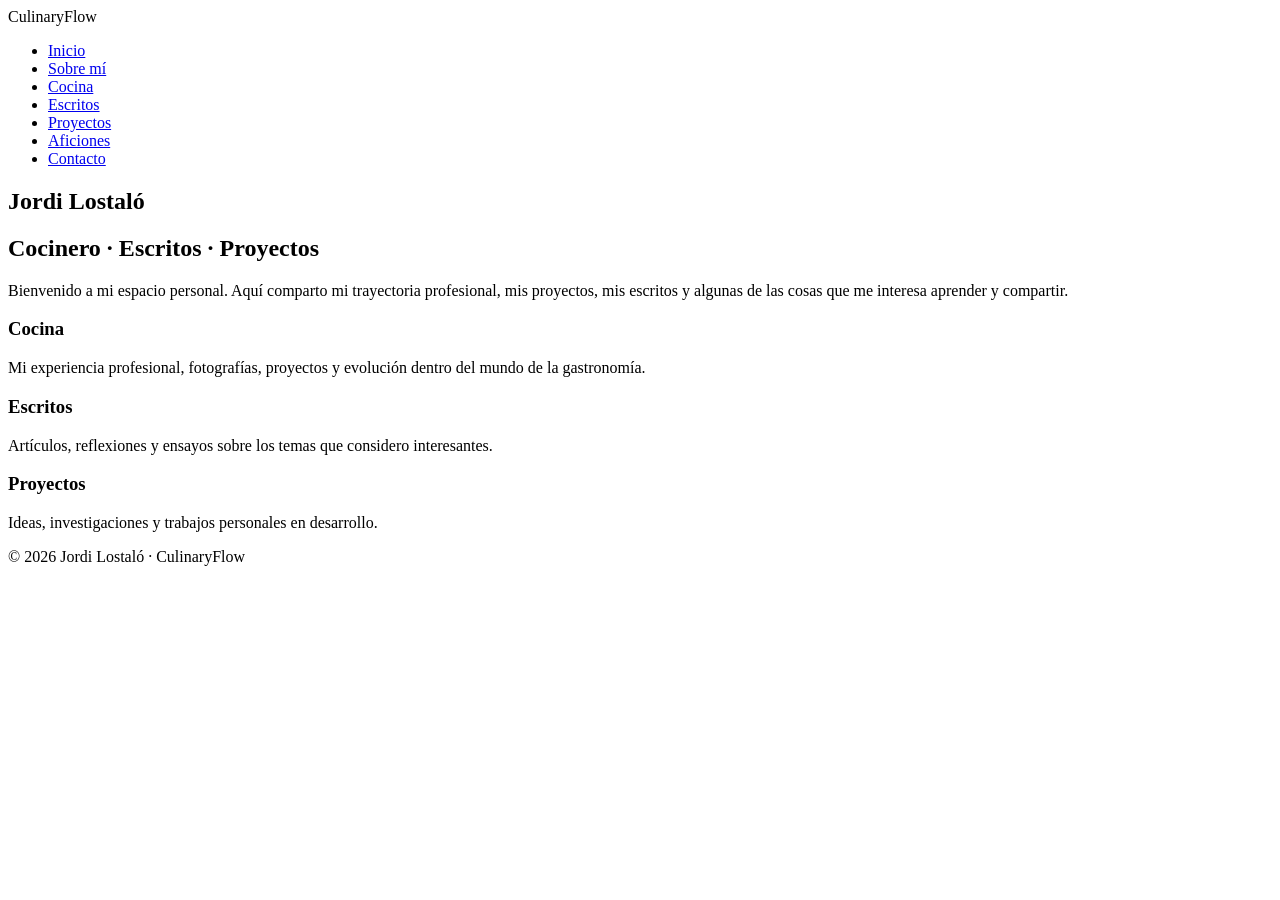
==== index.html @ 6a2bbc09 "Update index.html" ====
<!DOCTYPE html>
<html lang="es">

<head>
    <meta charset="UTF-8">
    <meta name="viewport" content="width=device-width, initial-scale=1.0">

    <title>CulinaryFlow | Jordi Lostaló</title>

    <link rel="stylesheet" href="css/style.css">
</head>

<body>

<header>

    <nav>

        <div class="logo">
            CulinaryFlow
        </div>

        <ul>

            <li><a href="index.html">Inicio</a></li>
            <li><a href="sobre-mi.html">Sobre mí</a></li>
            <li><a href="cocina.html">Cocina</a></li>
            <li><a href="escritos.html">Escritos</a></li>
            <li><a href="proyectos.html">Proyectos</a></li>
            <li><a href="aficiones.html">Aficiones</a></li>
            <li><a href="contacto.html">Contacto</a></li>

        </ul>

    </nav>

</header>

<section class="hero">

    <div class="hero-text">

        <h1>Jordi Lostaló</h1>

        <h2>Cocinero · Escritos · Proyectos</h2>

        <p>

            Bienvenido a mi espacio personal.

            Aquí comparto mi trayectoria profesional, mis proyectos,
            mis escritos y algunas de las cosas que me interesa aprender
            y compartir.

        </p>

    </div>

</section>

<section class="destacados">

    <article>

        <h3>Cocina</h3>

        <p>
            Mi experiencia profesional, fotografías,
            proyectos y evolución dentro del mundo de la gastronomía.
        </p>

    </article>

    <article>

        <h3>Escritos</h3>

        <p>
            Artículos, reflexiones y ensayos sobre los temas que
            considero interesantes.
        </p>

    </article>

    <article>

        <h3>Proyectos</h3>

        <p>
            Ideas, investigaciones y trabajos personales
            en desarrollo.
        </p>

    </article>

</section>

<footer>

    <p>

        © 2026 Jordi Lostaló · CulinaryFlow

    </p>

</footer>

<script src="js/main.js"></script>

</body>

</html>
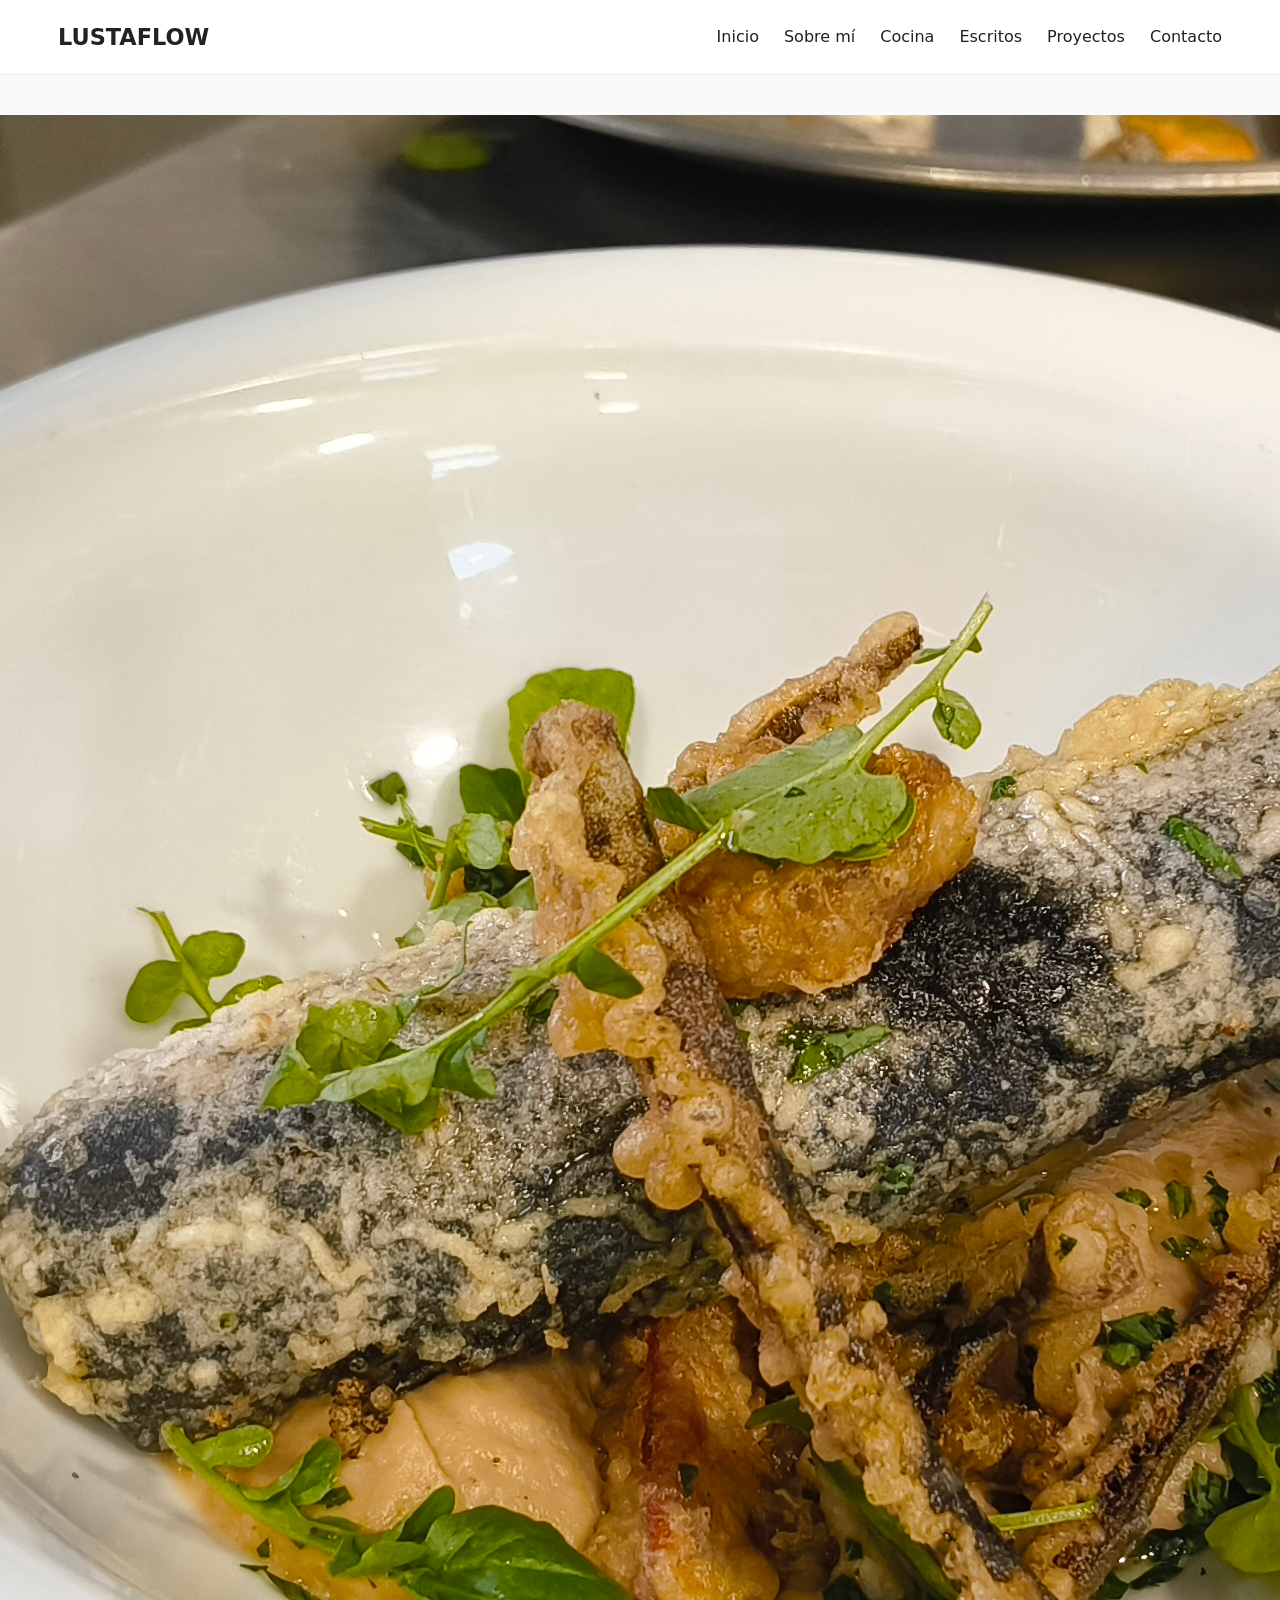
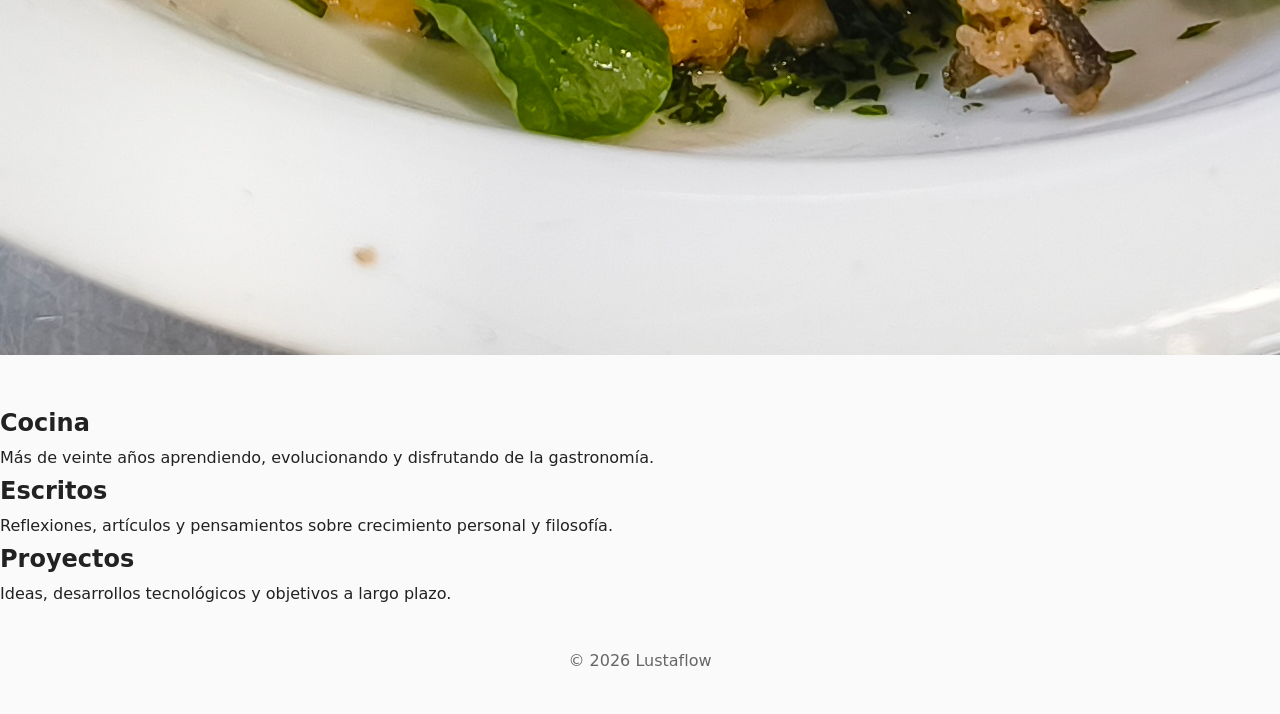
==== commit eedffd13: "Update index.html" ====
--- a/index.html
+++ b/index.html
@@ -1,107 +1,136 @@
 <!DOCTYPE html>
 <html lang="es">
-
 <head>
     <meta charset="UTF-8">
     <meta name="viewport" content="width=device-width, initial-scale=1.0">
-
-    <title>CulinaryFlow | Jordi Lostaló</title>
+    <title>Lustaflow | Jordi Lostaló</title>
 
     <link rel="stylesheet" href="css/style.css">
+
+    <link rel="preconnect" href="https://fonts.googleapis.com">
+    <link rel="preconnect" href="https://fonts.gstatic.com" crossorigin>
+
+    <link href="https://fonts.googleapis.com/css2?family=Poppins:wght@300;400;500;600;700&display=swap" rel="stylesheet">
+
 </head>
 
 <body>
 
 <header>
 
-    <nav>
+<nav>
 
-        <div class="logo">
-            CulinaryFlow
-        </div>
+<div class="logo">
 
-        <ul>
+LUSTAFLOW
 
-            <li><a href="index.html">Inicio</a></li>
-            <li><a href="sobre-mi.html">Sobre mí</a></li>
-            <li><a href="cocina.html">Cocina</a></li>
-            <li><a href="escritos.html">Escritos</a></li>
-            <li><a href="proyectos.html">Proyectos</a></li>
-            <li><a href="aficiones.html">Aficiones</a></li>
-            <li><a href="contacto.html">Contacto</a></li>
+</div>
 
-        </ul>
+<ul>
 
-    </nav>
+<li><a href="index.html">Inicio</a></li>
+
+<li><a href="sobre-mi.html">Sobre mí</a></li>
+
+<li><a href="cocina.html">Cocina</a></li>
+
+<li><a href="escritos.html">Escritos</a></li>
+
+<li><a href="proyectos.html">Proyectos</a></li>
+
+<li><a href="contacto.html">Contacto</a></li>
+
+</ul>
+
+</nav>
 
 </header>
 
+
 <section class="hero">
 
-    <div class="hero-text">
+<div class="hero-text">
 
-        <h1>Jordi Lostaló</h1>
+<h1>
 
-        <h2>Cocinero · Escritos · Proyectos</h2>
+Construyendo.<br>
+Aprendiendo.<br>
+Evolucionando.
 
-        <p>
+</h1>
 
-            Bienvenido a mi espacio personal.
+<p>
 
-            Aquí comparto mi trayectoria profesional, mis proyectos,
-            mis escritos y algunas de las cosas que me interesa aprender
-            y compartir.
+Cocinero, escritor y creador de proyectos.
+Este espacio reúne mi experiencia profesional, mis reflexiones y los proyectos que estoy desarrollando.
 
-        </p>
+</p>
 
-    </div>
+<a href="sobre-mi.html" class="boton">
+
+Conóceme
+
+</a>
+
+</div>
+
+<div class="hero-img">
+
+<img src="img/IMG_20250426_150523023.jpg" alt="Jordi">
+
+</div>
 
 </section>
 
-<section class="destacados">
 
-    <article>
+<section class="cards">
 
-        <h3>Cocina</h3>
+<div class="card">
 
-        <p>
-            Mi experiencia profesional, fotografías,
-            proyectos y evolución dentro del mundo de la gastronomía.
-        </p>
+<h2>Cocina</h2>
 
-    </article>
+<p>
 
-    <article>
+Más de veinte años aprendiendo, evolucionando y disfrutando de la gastronomía.
 
-        <h3>Escritos</h3>
+</p>
 
-        <p>
-            Artículos, reflexiones y ensayos sobre los temas que
-            considero interesantes.
-        </p>
+</div>
 
-    </article>
+<div class="card">
 
-    <article>
+<h2>Escritos</h2>
 
-        <h3>Proyectos</h3>
+<p>
 
-        <p>
-            Ideas, investigaciones y trabajos personales
-            en desarrollo.
-        </p>
+Reflexiones, artículos y pensamientos sobre crecimiento personal y filosofía.
 
-    </article>
+</p>
+
+</div>
+
+<div class="card">
+
+<h2>Proyectos</h2>
+
+<p>
+
+Ideas, desarrollos tecnológicos y objetivos a largo plazo.
+
+</p>
+
+</div>
 
 </section>
 
+
 <footer>
 
-    <p>
+<p>
 
-        © 2026 Jordi Lostaló · CulinaryFlow
+© 2026 Lustaflow
 
-    </p>
+</p>
 
 </footer>
 
--- a/css/style.css
+++ b/css/style.css
@@ -0,0 +1,229 @@
+/* ======== ESTILOS GENERALES ======== */
+
+*{
+    margin:0;
+    padding:0;
+    box-sizing:border-box;
+}
+
+html{
+    scroll-behavior:smooth;
+}
+
+body{
+
+    font-family:system-ui,-apple-system,BlinkMacSystemFont,"Segoe UI",Roboto,sans-serif;
+
+    background:#fafafa;
+
+    color:#222;
+
+    line-height:1.7;
+
+}
+
+/* ======== MENÚ ======== */
+
+header{
+
+    position:sticky;
+
+    top:0;
+
+    background:white;
+
+    border-bottom:1px solid #ececec;
+
+    z-index:1000;
+
+}
+
+nav{
+
+    max-width:1200px;
+
+    margin:auto;
+
+    display:flex;
+
+    justify-content:space-between;
+
+    align-items:center;
+
+    padding:18px;
+
+}
+
+.logo{
+
+    font-size:1.4rem;
+
+    font-weight:700;
+
+}
+
+nav ul{
+
+    display:flex;
+
+    list-style:none;
+
+    gap:25px;
+
+}
+
+nav a{
+
+    color:#222;
+
+    text-decoration:none;
+
+    transition:.25s;
+
+}
+
+nav a:hover{
+
+    color:#0077cc;
+
+}
+
+/* ======== PORTADA ======== */
+
+.hero{
+
+    min-height:85vh;
+
+    display:flex;
+
+    justify-content:center;
+
+    align-items:center;
+
+    text-align:center;
+
+    padding:40px;
+
+}
+
+.hero-text{
+
+    max-width:800px;
+
+}
+
+.hero h1{
+
+    font-size:4rem;
+
+    margin-bottom:15px;
+
+}
+
+.hero h2{
+
+    font-size:1.5rem;
+
+    color:#666;
+
+    margin-bottom:25px;
+
+    font-weight:400;
+
+}
+
+.hero p{
+
+    font-size:1.1rem;
+
+}
+
+/* ======== TARJETAS ======== */
+
+.destacados{
+
+    max-width:1200px;
+
+    margin:80px auto;
+
+    display:grid;
+
+    grid-template-columns:repeat(auto-fit,minmax(260px,1fr));
+
+    gap:30px;
+
+    padding:20px;
+
+}
+
+.destacados article{
+
+    background:white;
+
+    border-radius:18px;
+
+    padding:35px;
+
+    box-shadow:0 5px 20px rgba(0,0,0,.06);
+
+    transition:.3s;
+
+}
+
+.destacados article:hover{
+
+    transform:translateY(-6px);
+
+}
+
+.destacados h3{
+
+    margin-bottom:15px;
+
+}
+
+/* ======== PIE ======== */
+
+footer{
+
+    text-align:center;
+
+    padding:40px;
+
+    color:#666;
+
+}
+
+/* ======== MÓVIL ======== */
+
+@media(max-width:768px){
+
+nav{
+
+flex-direction:column;
+
+gap:20px;
+
+}
+
+nav ul{
+
+flex-wrap:wrap;
+
+justify-content:center;
+
+}
+
+.hero h1{
+
+font-size:2.5rem;
+
+}
+
+.hero h2{
+
+font-size:1.2rem;
+
+}
+
+}
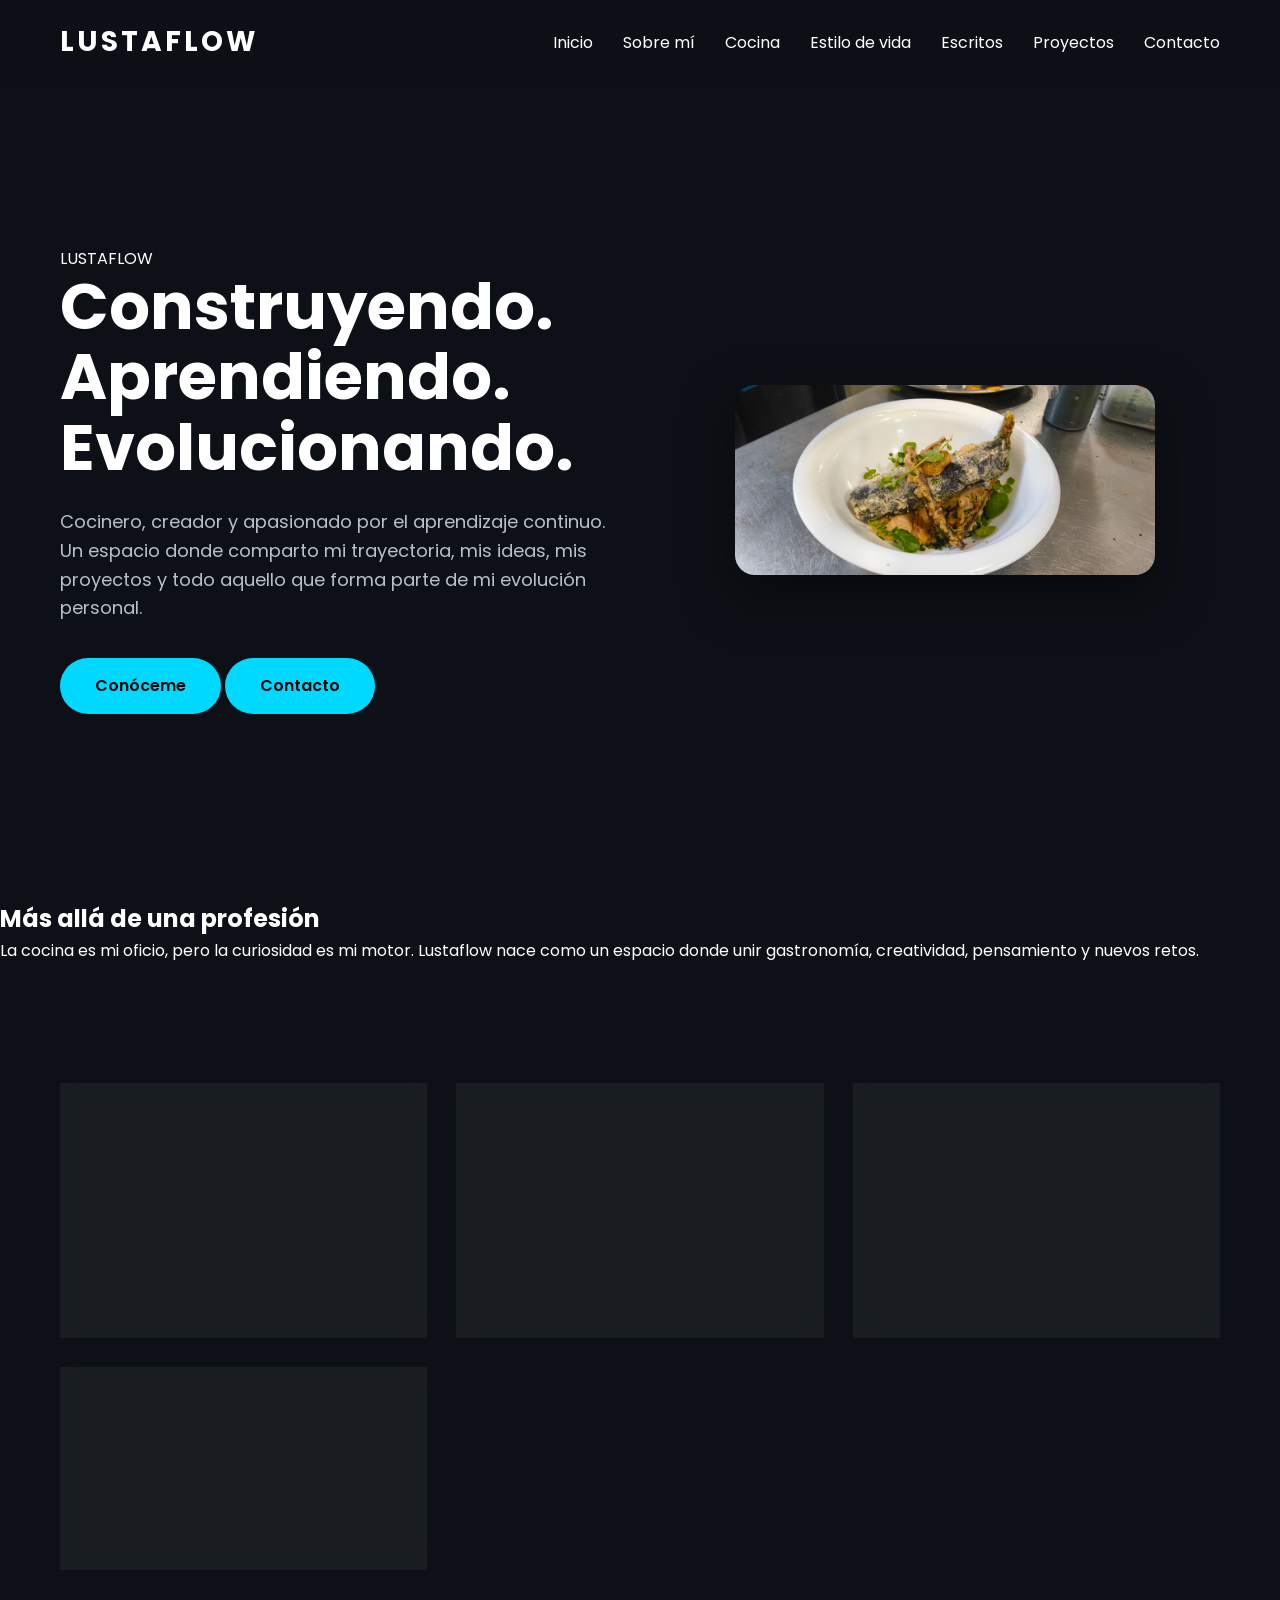
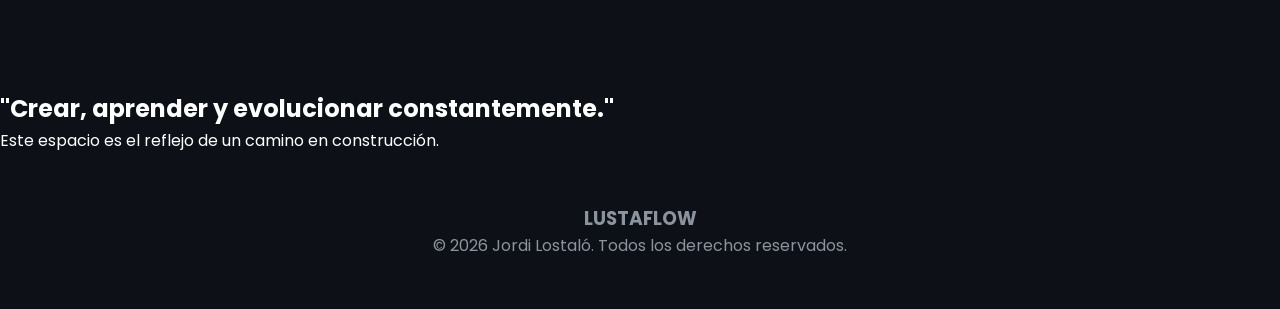
==== commit de08a2ca: "Update index.html" ====
--- a/index.html
+++ b/index.html
@@ -1,9 +1,14 @@
 <!DOCTYPE html>
 <html lang="es">
+
 <head>
+
     <meta charset="UTF-8">
     <meta name="viewport" content="width=device-width, initial-scale=1.0">
+
     <title>Lustaflow | Jordi Lostaló</title>
+
+    <meta name="description" content="Lustaflow. Cocina, creatividad, estilo de vida, escritos y proyectos de Jordi Lostaló.">
 
     <link rel="stylesheet" href="css/style.css">
 
@@ -14,42 +19,60 @@
 
 </head>
 
+
 <body>
 
+
 <header>
 
 <nav>
 
 <div class="logo">
-
+    LUSTAFLOW
+</div>
+
+
+<ul>
+
+<li><a href="index.html">Inicio</a></li>
+
+<li><a href="sobre-mi.html">Sobre mí</a></li>
+
+<li><a href="cocina.html">Cocina</a></li>
+
+<li><a href="estilo-de-vida.html">Estilo de vida</a></li>
+
+<li><a href="escritos.html">Escritos</a></li>
+
+<li><a href="proyectos.html">Proyectos</a></li>
+
+<li><a href="contacto.html">Contacto</a></li>
+
+</ul>
+
+
+</nav>
+
+</header>
+
+
+
+<main>
+
+
+
+<!-- HERO -->
+
+<section class="hero">
+
+
+<div class="hero-text">
+
+
+<span class="subtitle">
 LUSTAFLOW
-
-</div>
-
-<ul>
-
-<li><a href="index.html">Inicio</a></li>
-
-<li><a href="sobre-mi.html">Sobre mí</a></li>
-
-<li><a href="cocina.html">Cocina</a></li>
-
-<li><a href="escritos.html">Escritos</a></li>
-
-<li><a href="proyectos.html">Proyectos</a></li>
-
-<li><a href="contacto.html">Contacto</a></li>
-
-</ul>
-
-</nav>
-
-</header>
-
-
-<section class="hero">
-
-<div class="hero-text">
+</span>
+
 
 <h1>
 
@@ -59,12 +82,16 @@
 
 </h1>
 
-<p>
-
-Cocinero, escritor y creador de proyectos.
-Este espacio reúne mi experiencia profesional, mis reflexiones y los proyectos que estoy desarrollando.
-
-</p>
+
+<p>
+
+Cocinero, creador y apasionado por el aprendizaje continuo.
+Un espacio donde comparto mi trayectoria, mis ideas, mis proyectos y todo aquello que forma parte de mi evolución personal.
+
+</p>
+
+
+<div class="hero-buttons">
 
 <a href="sobre-mi.html" class="boton">
 
@@ -72,70 +99,251 @@
 
 </a>
 
-</div>
+
+<a href="contacto.html" class="boton secundario">
+
+Contacto
+
+</a>
+
+</div>
+
+
+</div>
+
+
 
 <div class="hero-img">
 
-<img src="img/IMG_20250426_150523023.jpg" alt="Jordi">
-
-</div>
+
+<img src="img/IMG_20250426_150523023.jpg" alt="Jordi Lostaló">
+
+
+</div>
+
 
 </section>
 
 
+
+
+
+<!-- SOBRE MI PREVIEW -->
+
+
+<section class="intro">
+
+
+<h2>
+
+Más allá de una profesión
+
+</h2>
+
+
+<p>
+
+La cocina es mi oficio, pero la curiosidad es mi motor.
+Lustaflow nace como un espacio donde unir gastronomía, creatividad, pensamiento y nuevos retos.
+
+</p>
+
+
+</section>
+
+
+
+
+
+
+<!-- AREAS PRINCIPALES -->
+
+
 <section class="cards">
 
+
+
 <div class="card">
 
-<h2>Cocina</h2>
-
-<p>
-
-Más de veinte años aprendiendo, evolucionando y disfrutando de la gastronomía.
-
-</p>
-
-</div>
+
+<h2>
+👨‍🍳 Cocina
+</h2>
+
+
+<p>
+
+Experiencia gastronómica, técnicas, procesos y una visión personal de la cocina después de años entre fogones.
+
+</p>
+
+
+<a href="cocina.html">
+
+Explorar
+
+</a>
+
+
+</div>
+
+
+
+
 
 <div class="card">
 
-<h2>Escritos</h2>
-
-<p>
-
-Reflexiones, artículos y pensamientos sobre crecimiento personal y filosofía.
-
-</p>
-
-</div>
+
+<h2>
+🛹 Estilo de vida
+</h2>
+
+
+<p>
+
+Skate, aprendizaje, experiencias, fotografía y todo aquello que forma parte de mi manera de entender la vida.
+
+</p>
+
+
+<a href="estilo-de-vida.html">
+
+Explorar
+
+</a>
+
+
+</div>
+
+
+
+
+
 
 <div class="card">
 
-<h2>Proyectos</h2>
-
-<p>
-
-Ideas, desarrollos tecnológicos y objetivos a largo plazo.
-
-</p>
-
-</div>
+
+<h2>
+✍️ Escritos
+</h2>
+
+
+<p>
+
+Reflexiones, artículos e ideas sobre crecimiento personal, filosofía y experiencias.
+
+</p>
+
+
+<a href="escritos.html">
+
+Explorar
+
+</a>
+
+
+</div>
+
+
+
+
+
+
+<div class="card">
+
+
+<h2>
+🚀 Proyectos
+</h2>
+
+
+<p>
+
+Ideas, desarrollos y proyectos donde transformar conceptos en algo real.
+
+</p>
+
+
+<a href="proyectos.html">
+
+Explorar
+
+</a>
+
+
+</div>
+
+
 
 </section>
 
 
+
+
+
+
+<!-- FRASE FINAL -->
+
+
+<section class="quote">
+
+
+<h2>
+
+"Crear, aprender y evolucionar constantemente."
+
+</h2>
+
+
+<p>
+
+Este espacio es el reflejo de un camino en construcción.
+
+</p>
+
+
+</section>
+
+
+
+
+
+</main>
+
+
+
+
+
 <footer>
 
-<p>
-
-© 2026 Lustaflow
-
-</p>
+
+<div>
+
+<h3>
+
+LUSTAFLOW
+
+</h3>
+
+
+<p>
+
+© 2026 Jordi Lostaló. Todos los derechos reservados.
+
+</p>
+
+
+</div>
+
 
 </footer>
 
+
+
+
 <script src="js/main.js"></script>
 
+
 </body>
 
 </html>
--- a/css/style.css
+++ b/css/style.css
@@ -1,4 +1,4 @@
-/* ======== ESTILOS GENERALES ======== */
+/* ===== RESET ===== */
 
 *{
     margin:0;
@@ -12,29 +12,34 @@
 
 body{
 
-    font-family:system-ui,-apple-system,BlinkMacSystemFont,"Segoe UI",Roboto,sans-serif;
-
-    background:#fafafa;
-
-    color:#222;
-
-    line-height:1.7;
-
-}
-
-/* ======== MENÚ ======== */
+    font-family:'Poppins',sans-serif;
+
+    background:#0d1117;
+
+    color:white;
+
+    line-height:1.6;
+
+}
+
+
+/* ===== NAV ===== */
 
 header{
 
-    position:sticky;
+    position:fixed;
+
+    width:100%;
 
     top:0;
 
-    background:white;
-
-    border-bottom:1px solid #ececec;
-
-    z-index:1000;
+    left:0;
+
+    z-index:999;
+
+    background:rgba(13,17,23,.85);
+
+    backdrop-filter:blur(12px);
 
 }
 
@@ -50,180 +55,272 @@
 
     align-items:center;
 
-    padding:18px;
+    padding:20px;
 
 }
 
 .logo{
 
-    font-size:1.4rem;
+    font-size:28px;
 
     font-weight:700;
 
+    letter-spacing:3px;
+
 }
 
 nav ul{
 
     display:flex;
 
+    gap:30px;
+
     list-style:none;
 
-    gap:25px;
-
 }
 
 nav a{
 
-    color:#222;
+    color:white;
 
     text-decoration:none;
 
-    transition:.25s;
+    transition:.3s;
 
 }
 
 nav a:hover{
 
-    color:#0077cc;
-
-}
-
-/* ======== PORTADA ======== */
+    color:#00d9ff;
+
+}
+
+
+/* ===== HERO ===== */
 
 .hero{
 
-    min-height:85vh;
+    min-height:100vh;
 
     display:flex;
 
+    justify-content:space-between;
+
+    align-items:center;
+
+    max-width:1200px;
+
+    margin:auto;
+
+    padding:120px 20px 60px;
+
+    gap:60px;
+
+}
+
+.hero-text{
+
+    flex:1;
+
+}
+
+.hero-text h1{
+
+    font-size:64px;
+
+    line-height:1.1;
+
+    margin-bottom:25px;
+
+}
+
+.hero-text p{
+
+    color:#b7c0cb;
+
+    font-size:18px;
+
+    margin-bottom:35px;
+
+}
+
+.boton{
+
+    display:inline-block;
+
+    padding:15px 35px;
+
+    border-radius:40px;
+
+    background:#00d9ff;
+
+    color:#000;
+
+    text-decoration:none;
+
+    font-weight:600;
+
+    transition:.3s;
+
+}
+
+.boton:hover{
+
+    transform:translateY(-4px);
+
+    box-shadow:0 10px 25px rgba(0,217,255,.35);
+
+}
+
+
+/* ===== FOTO ===== */
+
+.hero-img{
+
+    flex:1;
+
+    display:flex;
+
     justify-content:center;
 
-    align-items:center;
+}
+
+.hero-img img{
+
+    width:100%;
+
+    max-width:420px;
+
+    border-radius:20px;
+
+    box-shadow:0 20px 50px rgba(0,0,0,.5);
+
+}
+
+
+/* ===== TARJETAS ===== */
+
+.cards{
+
+    max-width:1200px;
+
+    margin:100px auto;
+
+    display:grid;
+
+    grid-template-columns:repeat(3,1fr);
+
+    gap:30px;
+
+    padding:20px;
+
+}
+
+.card{
+
+    background:rgba(255,255,255,.05);
+
+    backdrop-filter:blur(10px);
+
+    border:1px solid rgba(255,255,255,.08);
+
+    border-radius:20px;
+
+    padding:35px;
+
+    transition:.35s;
+
+}
+
+.card:hover{
+
+    transform:translateY(-10px);
+
+    border-color:#00d9ff;
+
+}
+
+.card h2{
+
+    margin-bottom:15px;
+
+}
+
+.card p{
+
+    color:#c8d1dc;
+
+}
+
+
+/* ===== FOOTER ===== */
+
+footer{
 
     text-align:center;
 
-    padding:40px;
-
-}
-
-.hero-text{
-
-    max-width:800px;
-
-}
-
-.hero h1{
-
-    font-size:4rem;
-
-    margin-bottom:15px;
-
-}
-
-.hero h2{
-
-    font-size:1.5rem;
-
-    color:#666;
-
-    margin-bottom:25px;
-
-    font-weight:400;
-
-}
-
-.hero p{
-
-    font-size:1.1rem;
-
-}
-
-/* ======== TARJETAS ======== */
-
-.destacados{
-
-    max-width:1200px;
-
-    margin:80px auto;
-
-    display:grid;
-
-    grid-template-columns:repeat(auto-fit,minmax(260px,1fr));
-
-    gap:30px;
-
-    padding:20px;
-
-}
-
-.destacados article{
-
-    background:white;
-
-    border-radius:18px;
-
-    padding:35px;
-
-    box-shadow:0 5px 20px rgba(0,0,0,.06);
-
-    transition:.3s;
-
-}
-
-.destacados article:hover{
-
-    transform:translateY(-6px);
-
-}
-
-.destacados h3{
-
-    margin-bottom:15px;
-
-}
-
-/* ======== PIE ======== */
-
-footer{
+    padding:50px 20px;
+
+    color:#8b949e;
+
+}
+
+
+/* ===== RESPONSIVE ===== */
+
+@media(max-width:900px){
+
+nav{
+
+    flex-direction:column;
+
+    gap:15px;
+
+}
+
+nav ul{
+
+    flex-wrap:wrap;
+
+    justify-content:center;
+
+}
+
+.hero{
+
+    flex-direction:column-reverse;
 
     text-align:center;
 
-    padding:40px;
-
-    color:#666;
-
-}
-
-/* ======== MÓVIL ======== */
-
-@media(max-width:768px){
-
-nav{
-
-flex-direction:column;
-
-gap:20px;
-
-}
-
-nav ul{
-
-flex-wrap:wrap;
-
-justify-content:center;
-
-}
-
-.hero h1{
-
-font-size:2.5rem;
-
-}
-
-.hero h2{
-
-font-size:1.2rem;
-
-}
-
-}
+}
+
+.hero-text h1{
+
+    font-size:42px;
+
+}
+
+.cards{
+
+    grid-template-columns:1fr;
+
+}
+
+}/* ===== ANIMACIONES ===== */
+
+.hero-text,
+.hero-img,
+.card{
+
+    opacity:0;
+    transform:translateY(40px);
+    transition:all .8s ease;
+
+}
+
+.visible{
+
+    opacity:1;
+    transform:translateY(0);
+
+}
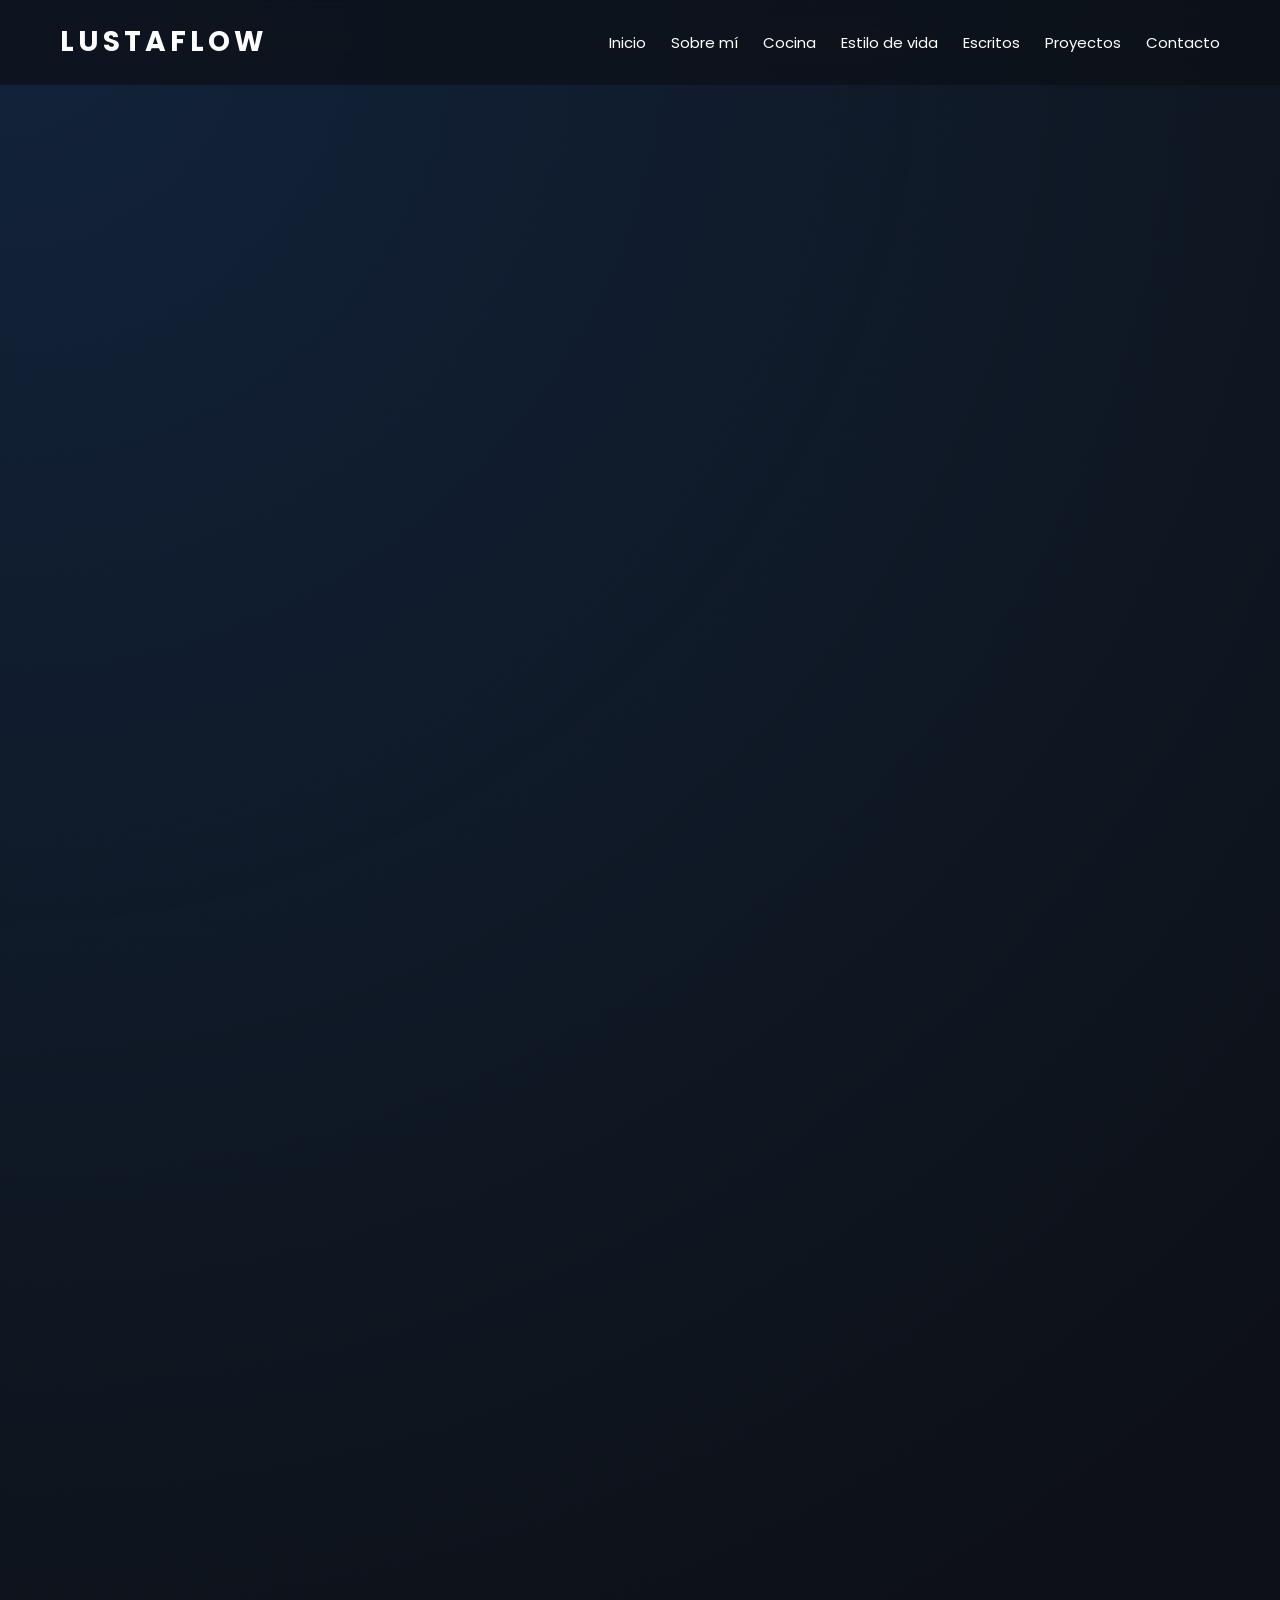
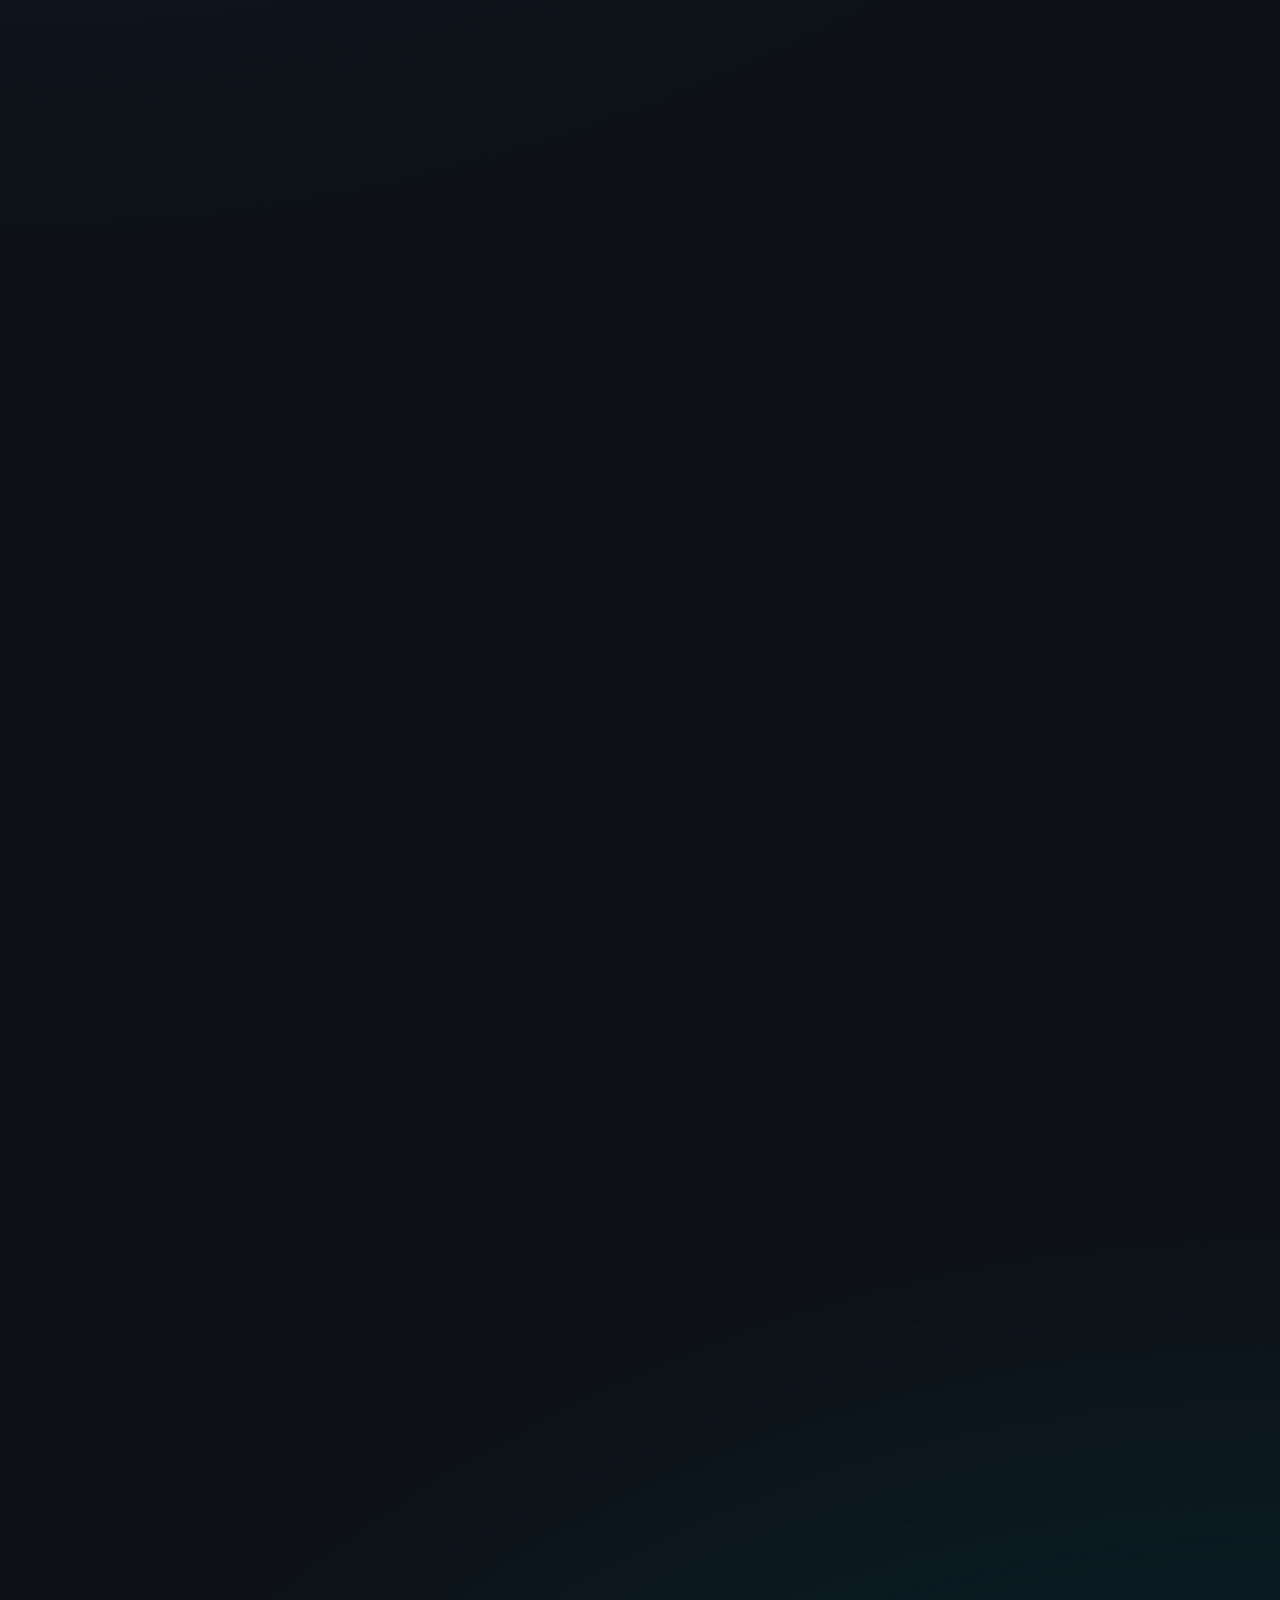
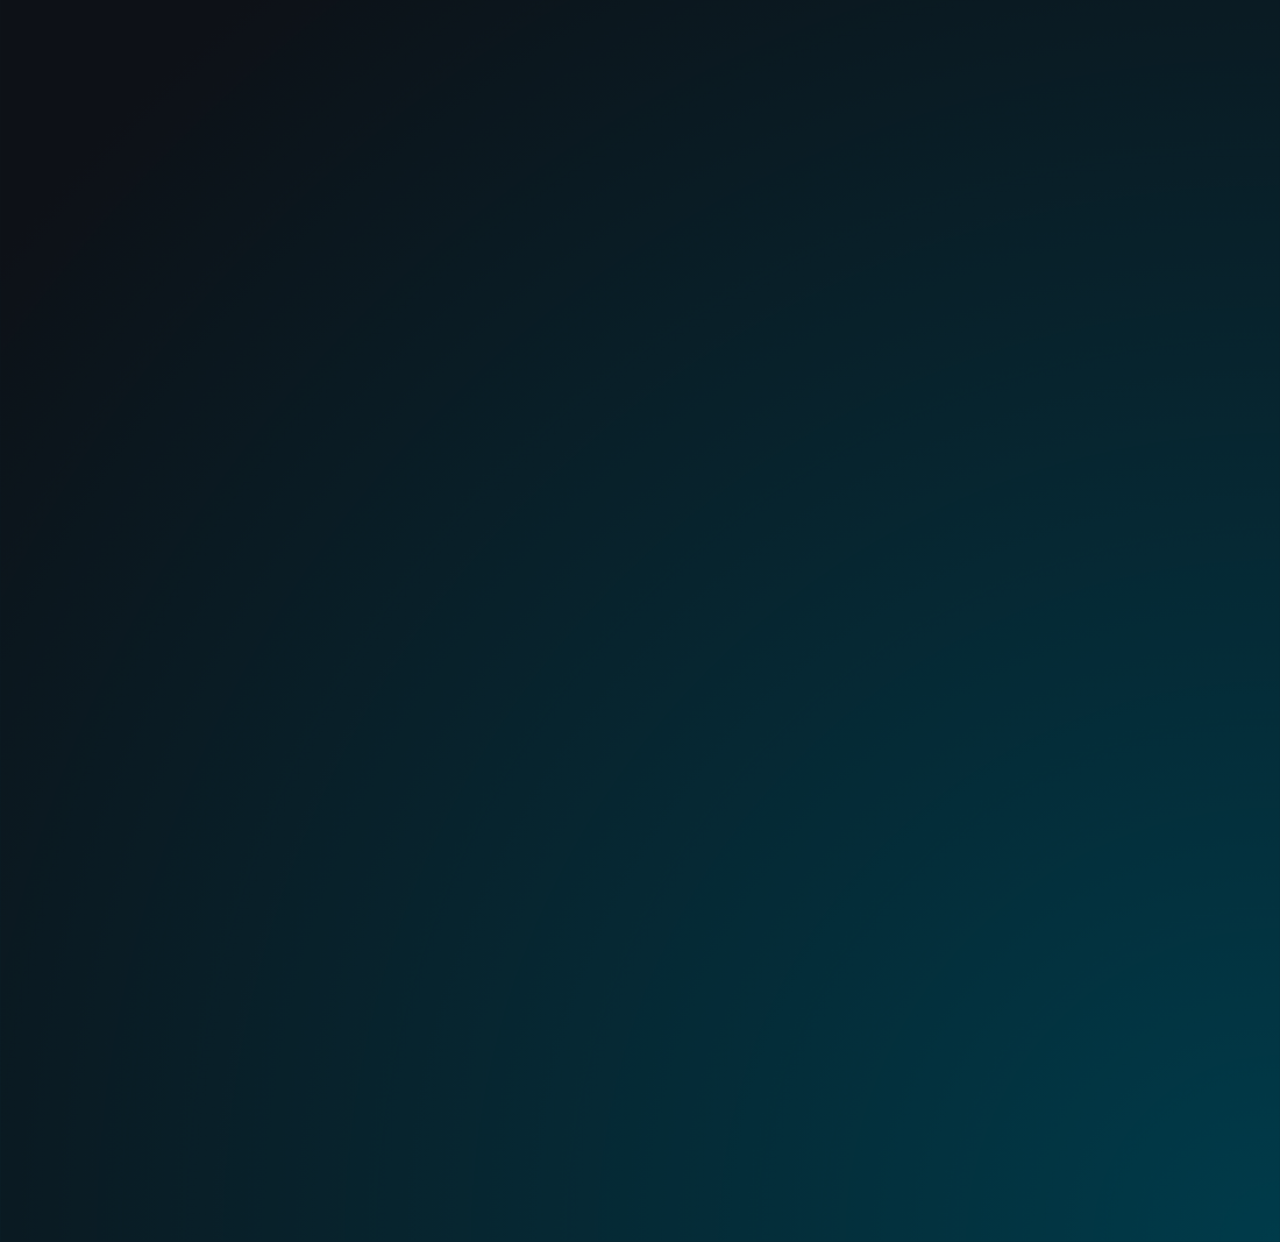
==== commit e0b77db0: "Update index.html" ====
--- a/index.html
+++ b/index.html
@@ -208,6 +208,522 @@
 
 <a href="estilo-de-vida.html">
 
+<!DOCTYPE html>
+<html lang="es">
+
+<head>
+
+    <meta charset="UTF-8">
+
+    <meta
+        name="viewport"
+        content="width=device-width, initial-scale=1.0"
+    >
+
+    <title>Lustaflow | Jordi Lostaló</title>
+
+    <meta
+        name="description"
+        content="Lustaflow. Cocina, creatividad, estilo de vida, escritos y proyectos de Jordi Lostaló."
+    >
+
+    <meta
+        name="theme-color"
+        content="#0d1117"
+    >
+
+    <!-- Google Fonts -->
+
+    <link rel="preconnect" href="https://fonts.googleapis.com">
+
+    <link
+        rel="preconnect"
+        href="https://fonts.gstatic.com"
+        crossorigin
+    >
+
+    <link
+        href="https://fonts.googleapis.com/css2?family=Poppins:wght@300;400;500;600;700&display=swap"
+        rel="stylesheet"
+    >
+
+    <!-- CSS -->
+
+    <link
+        rel="stylesheet"
+        href="css/style.css"
+    >
+
+</head>
+
+
+<body>
+
+
+<!-- =====================================================
+     HEADER / NAVBAR
+===================================================== -->
+
+<header>
+
+    <nav aria-label="Navegación principal">
+
+
+        <!-- LOGO -->
+
+        <a
+            href="index.html"
+            class="logo"
+            aria-label="Lustaflow - Inicio"
+        >
+            LUSTAFLOW
+        </a>
+
+
+        <!-- BOTÓN MENÚ MÓVIL -->
+
+        <button
+            class="nav-toggle"
+            type="button"
+            aria-label="Abrir menú"
+            aria-expanded="false"
+            aria-controls="main-menu"
+        >
+
+            <span></span>
+            <span></span>
+            <span></span>
+
+        </button>
+
+
+        <!-- NAVEGACIÓN -->
+
+        <ul id="main-menu">
+
+            <li>
+                <a
+                    href="index.html"
+                    class="active"
+                    aria-current="page"
+                >
+                    Inicio
+                </a>
+            </li>
+
+            <li>
+                <a href="sobre-mi.html">
+                    Sobre mí
+                </a>
+            </li>
+
+            <li>
+                <a href="cocina.html">
+                    Cocina
+                </a>
+            </li>
+
+            <li>
+                <a href="estilo-de-vida.html">
+                    Estilo de vida
+                </a>
+            </li>
+
+            <li>
+                <a href="escritos.html">
+                    Escritos
+                </a>
+            </li>
+
+            <li>
+                <a href="proyectos.html">
+                    Proyectos
+                </a>
+            </li>
+
+            <li>
+                <a href="contacto.html">
+                    Contacto
+                </a>
+            </li>
+
+        </ul>
+
+
+    </nav>
+
+</header>
+
+
+
+<!-- =====================================================
+     CONTENIDO PRINCIPAL
+===================================================== -->
+
+<main>
+
+
+    <!-- =================================================
+         HERO
+    ================================================== -->
+
+    <section class="hero">
+
+
+        <!-- TEXTO -->
+
+        <div class="hero-text reveal">
+
+
+            <span class="subtitle">
+                LUSTAFLOW
+            </span>
+
+
+            <h1>
+
+                Construyendo.<br>
+                Aprendiendo.<br>
+
+                <span>
+                    Evolucionando.
+                </span>
+
+            </h1>
+
+
+            <p>
+
+                Cocinero, creador y apasionado por el aprendizaje
+                continuo. Un espacio donde comparto mi trayectoria,
+                mis ideas, mis proyectos y todo aquello que forma
+                parte de mi evolución personal.
+
+            </p>
+
+
+            <!-- BOTONES -->
+
+            <div class="hero-buttons">
+
+
+                <a
+                    href="sobre-mi.html"
+                    class="boton"
+                >
+                    Conóceme
+                </a>
+
+
+                <a
+                    href="contacto.html"
+                    class="boton secundario"
+                >
+                    Contacto
+                </a>
+
+
+            </div>
+
+
+        </div>
+
+
+
+        <!-- IMAGEN -->
+
+        <div class="hero-img reveal">
+
+            <img
+                src="img/IMG_20250426_150523023.jpg"
+                alt="Plato de cocina elaborado por Jordi Lostaló"
+                loading="eager"
+            >
+
+        </div>
+
+
+    </section>
+
+
+
+    <!-- =================================================
+         INTRODUCCIÓN
+    ================================================== -->
+
+    <section class="intro reveal">
+
+
+        <span class="section-label">
+            LUSTAFLOW
+        </span>
+
+
+        <h2>
+            Más allá de una profesión.
+        </h2>
+
+
+        <p>
+
+            La cocina es mi oficio, pero la curiosidad es mi motor.
+            Lustaflow nace como un espacio donde unir gastronomía,
+            creatividad, pensamiento y nuevos retos.
+
+        </p>
+
+
+    </section>
+
+
+
+    <!-- =================================================
+         ÁREAS PRINCIPALES
+    ================================================== -->
+
+    <section
+        class="cards"
+        aria-label="Áreas principales de Lustaflow"
+    >
+
+
+        <!-- COCINA -->
+
+        <article class="card reveal">
+
+
+            <div class="card-number">
+                01
+            </div>
+
+
+            <span class="card-icon">
+                👨‍🍳
+            </span>
+
+
+            <h2>
+                Cocina
+            </h2>
+
+
+            <p>
+
+                Experiencia gastronómica, técnicas, procesos y una
+                visión personal de la cocina después de años entre
+                fogones.
+
+            </p>
+
+
+            <a
+                href="cocina.html"
+                class="card-link"
+            >
+                Explorar
+                <span aria-hidden="true">→</span>
+            </a>
+
+
+        </article>
+
+
+
+        <!-- ESTILO DE VIDA -->
+
+        <article class="card reveal">
+
+
+            <div class="card-number">
+                02
+            </div>
+
+
+            <span class="card-icon">
+                🛹
+            </span>
+
+
+            <h2>
+                Estilo de vida
+            </h2>
+
+
+            <p>
+
+                Skate, aprendizaje, experiencias, fotografía y todo
+                aquello que forma parte de mi manera de entender la
+                vida.
+
+            </p>
+
+
+            <a
+                href="estilo-de-vida.html"
+                class="card-link"
+            >
+                Explorar
+                <span aria-hidden="true">→</span>
+            </a>
+
+
+        </article>
+
+
+
+        <!-- ESCRITOS -->
+
+        <article class="card reveal">
+
+
+            <div class="card-number">
+                03
+            </div>
+
+
+            <span class="card-icon">
+                ✍️
+            </span>
+
+
+            <h2>
+                Escritos
+            </h2>
+
+
+            <p>
+
+                Reflexiones, artículos e ideas sobre crecimiento
+                personal, filosofía y experiencias.
+
+            </p>
+
+
+            <a
+                href="escritos.html"
+                class="card-link"
+            >
+                Explorar
+                <span aria-hidden="true">→</span>
+            </a>
+
+
+        </article>
+
+
+
+        <!-- PROYECTOS -->
+
+        <article class="card reveal">
+
+
+            <div class="card-number">
+                04
+            </div>
+
+
+            <span class="card-icon">
+                🚀
+            </span>
+
+
+            <h2>
+                Proyectos
+            </h2>
+
+
+            <p>
+
+                Ideas, desarrollos y proyectos donde transformar
+                conceptos en algo real.
+
+            </p>
+
+
+            <a
+                href="proyectos.html"
+                class="card-link"
+            >
+                Explorar
+                <span aria-hidden="true">→</span>
+            </a>
+
+
+        </article>
+
+
+    </section>
+
+
+
+    <!-- =================================================
+         FRASE FINAL
+    ================================================== -->
+
+    <section class="quote reveal">
+
+
+        <span class="section-label">
+            FILOSOFÍA
+        </span>
+
+
+        <h2>
+            Crear, aprender y evolucionar constantemente.
+        </h2>
+
+
+        <p>
+
+            Este espacio es el reflejo de un camino en construcción.
+
+        </p>
+
+
+    </section>
+
+
+</main>
+
+
+
+<!-- =====================================================
+     FOOTER
+===================================================== -->
+
+<footer>
+
+
+    <div class="footer-content">
+
+
+        <h3>
+            LUSTAFLOW
+        </h3>
+
+
+        <p>
+            © 2026 Jordi Lostaló. Todos los derechos reservados.
+        </p>
+
+
+    </div>
+
+
+</footer>
+
+
+
+<!-- =====================================================
+     JAVASCRIPT
+===================================================== -->
+
+<script src="js/main.js"></script>
+
+
+</body>
+
+</html>
 Explorar
 
 </a>
@@ -290,60 +806,3 @@
 
 <h2>
 
-"Crear, aprender y evolucionar constantemente."
-
-</h2>
-
-
-<p>
-
-Este espacio es el reflejo de un camino en construcción.
-
-</p>
-
-
-</section>
-
-
-
-
-
-</main>
-
-
-
-
-
-<footer>
-
-
-<div>
-
-<h3>
-
-LUSTAFLOW
-
-</h3>
-
-
-<p>
-
-© 2026 Jordi Lostaló. Todos los derechos reservados.
-
-</p>
-
-
-</div>
-
-
-</footer>
-
-
-
-
-<script src="js/main.js"></script>
-
-
-</body>
-
-</html>
--- a/css/style.css
+++ b/css/style.css
@@ -1,4 +1,6 @@
-/* ===== RESET ===== */
+/* =========================
+   RESET GENERAL
+========================= */
 
 *{
     margin:0;
@@ -6,321 +8,5884 @@
     box-sizing:border-box;
 }
 
+
 html{
     scroll-behavior:smooth;
 }
 
+
 body{
 
     font-family:'Poppins',sans-serif;
 
-    background:#0d1117;
+    background:
+    radial-gradient(circle at top left,#12233b 0%,transparent 40%),
+    radial-gradient(circle at bottom right,#003b4a 0%,transparent 35%),
+    #0d1117;
 
     color:white;
 
     line-height:1.6;
 
-}
-
-
-/* ===== NAV ===== */
+    overflow-x:hidden;
+
+}
+
+
+
+/* =========================
+   NAVEGACIÓN
+========================= */
+
 
 header{
 
     position:fixed;
 
+    top:0;
+
+    left:0;
+
     width:100%;
 
-    top:0;
-
-    left:0;
-
-    z-index:999;
-
-    background:rgba(13,17,23,.85);
+    z-index:1000;
+
+    background:rgba(13,17,23,.75);
+
+    backdrop-filter:blur(15px);
+
+}
+
+
+
+nav{
+
+    max-width:1200px;
+
+    margin:auto;
+
+    padding:20px;
+
+    display:flex;
+
+    justify-content:space-between;
+
+    align-items:center;
+
+}
+
+
+
+.logo{
+
+    font-size:28px;
+
+    font-weight:700;
+
+    letter-spacing:4px;
+
+}
+
+
+
+nav ul{
+
+    list-style:none;
+
+    display:flex;
+
+    gap:25px;
+
+}
+
+
+
+nav a{
+
+    color:white;
+
+    text-decoration:none;
+
+    font-size:15px;
+
+    transition:.3s;
+
+}
+
+
+
+nav a:hover{
+
+    color:#00d9ff;
+
+}
+
+
+
+/* =========================
+   HERO
+========================= */
+
+
+.hero{
+
+    min-height:100vh;
+
+    max-width:1200px;
+
+    margin:auto;
+
+    padding:130px 20px 80px;
+
+    display:flex;
+
+    align-items:center;
+
+    justify-content:space-between;
+
+    gap:70px;
+
+}
+
+
+
+.hero-text{
+
+    flex:1;
+
+}
+
+
+
+.subtitle{
+
+    color:#00d9ff;
+
+    letter-spacing:5px;
+
+    font-size:14px;
+
+    font-weight:600;
+
+}
+
+
+
+.hero-text h1{
+
+    font-size:68px;
+
+    line-height:1.05;
+
+    margin:20px 0 30px;
+
+}
+
+
+
+.hero-text p{
+
+    color:#b8c2cc;
+
+    max-width:600px;
+
+    font-size:18px;
+
+    margin-bottom:40px;
+
+}
+
+
+
+/* BOTONES */
+
+
+.hero-buttons{
+
+    display:flex;
+
+    gap:20px;
+
+}
+
+
+
+.boton{
+
+    display:inline-block;
+
+    padding:15px 35px;
+
+    border-radius:50px;
+
+    background:#00d9ff;
+
+    color:#001018;
+
+    text-decoration:none;
+
+    font-weight:600;
+
+    transition:.35s;
+
+}
+
+
+
+.boton:hover{
+
+    transform:translateY(-5px);
+
+    box-shadow:0 15px 35px rgba(0,217,255,.35);
+
+}
+
+
+
+.boton.secundario{
+
+    background:transparent;
+
+    color:white;
+
+    border:1px solid rgba(255,255,255,.3);
+
+}
+
+
+
+.boton.secundario:hover{
+
+    border-color:#00d9ff;
+
+    color:#00d9ff;
+
+}
+
+
+
+/* IMAGEN */
+
+
+.hero-img{
+
+    flex:1;
+
+    display:flex;
+
+    justify-content:center;
+
+}
+
+
+
+.hero-img img{
+
+    width:100%;
+
+    max-width:430px;
+
+    border-radius:25px;
+
+    box-shadow:
+
+    0 25px 60px rgba(0,0,0,.6);
+
+}
+
+
+
+/* =========================
+   INTRO
+========================= */
+
+
+.intro{
+
+    max-width:900px;
+
+    margin:80px auto;
+
+    padding:20px;
+
+    text-align:center;
+
+}
+
+
+
+.intro h2{
+
+    font-size:40px;
+
+    margin-bottom:20px;
+
+}
+
+
+
+.intro p{
+
+    color:#b8c2cc;
+
+    font-size:18px;
+
+}
+
+
+
+/* =========================
+   TARJETAS
+========================= */
+
+
+.cards{
+
+    max-width:1200px;
+
+    margin:80px auto;
+
+    padding:20px;
+
+    display:grid;
+
+    grid-template-columns:repeat(4,1fr);
+
+    gap:25px;
+
+}
+
+
+
+.card{
+
+    background:rgba(255,255,255,.06);
+
+    border:
+
+    1px solid rgba(255,255,255,.1);
 
     backdrop-filter:blur(12px);
 
-}
-
-nav{
-
-    max-width:1200px;
-
-    margin:auto;
-
-    display:flex;
-
-    justify-content:space-between;
-
-    align-items:center;
-
-    padding:20px;
-
-}
-
-.logo{
-
-    font-size:28px;
-
-    font-weight:700;
+    padding:35px;
+
+    border-radius:25px;
+
+    transition:.4s;
+
+}
+
+
+
+.card:hover{
+
+    transform:translateY(-12px);
+
+    border-color:#00d9ff;
+
+}
+
+
+
+.card h2{
+
+    margin-bottom:20px;
+
+}
+
+
+
+.card p{
+
+    color:#c5ced8;
+
+    margin-bottom:25px;
+
+}
+
+
+
+.card a{
+
+    color:#00d9ff;
+
+    text-decoration:none;
+
+    font-weight:600;
+
+}
+
+
+
+/* =========================
+   FRASE FINAL
+========================= */
+
+
+.quote{
+
+    max-width:900px;
+
+    margin:120px auto;
+
+    padding:40px 20px;
+
+    text-align:center;
+
+}
+
+
+
+.quote h2{
+
+    font-size:38px;
+
+    font-weight:600;
+
+}
+
+
+
+.quote p{
+
+    color:#9da8b3;
+
+    margin-top:15px;
+
+}
+
+
+
+/* =========================
+   FOOTER
+========================= */
+
+
+footer{
+
+    text-align:center;
+
+    padding:60px 20px;
+
+    border-top:
+
+    1px solid rgba(255,255,255,.08);
+
+    color:#89939e;
+
+}
+
+
+footer h3{
+
+    color:white;
 
     letter-spacing:3px;
 
-}
-
-nav ul{
-
-    display:flex;
-
-    gap:30px;
-
-    list-style:none;
-
-}
-
-nav a{
-
-    color:white;
-
-    text-decoration:none;
-
-    transition:.3s;
-
-}
-
-nav a:hover{
-
-    color:#00d9ff;
-
-}
-
-
-/* ===== HERO ===== */
-
-.hero{
-
-    min-height:100vh;
-
-    display:flex;
-
-    justify-content:space-between;
-
-    align-items:center;
-
-    max-width:1200px;
-
-    margin:auto;
-
-    padding:120px 20px 60px;
-
-    gap:60px;
-
-}
-
-.hero-text{
-
-    flex:1;
-
-}
-
-.hero-text h1{
-
-    font-size:64px;
-
-    line-height:1.1;
-
-    margin-bottom:25px;
-
-}
-
-.hero-text p{
-
-    color:#b7c0cb;
-
-    font-size:18px;
-
-    margin-bottom:35px;
-
-}
-
-.boton{
-
-    display:inline-block;
-
-    padding:15px 35px;
-
-    border-radius:40px;
-
-    background:#00d9ff;
-
-    color:#000;
-
-    text-decoration:none;
-
-    font-weight:600;
-
-    transition:.3s;
-
-}
-
-.boton:hover{
-
-    transform:translateY(-4px);
-
-    box-shadow:0 10px 25px rgba(0,217,255,.35);
-
-}
-
-
-/* ===== FOTO ===== */
-
-.hero-img{
-
-    flex:1;
-
-    display:flex;
-
-    justify-content:center;
-
-}
-
-.hero-img img{
-
-    width:100%;
-
-    max-width:420px;
-
-    border-radius:20px;
-
-    box-shadow:0 20px 50px rgba(0,0,0,.5);
-
-}
-
-
-/* ===== TARJETAS ===== */
-
-.cards{
-
-    max-width:1200px;
-
-    margin:100px auto;
-
-    display:grid;
-
-    grid-template-columns:repeat(3,1fr);
-
-    gap:30px;
-
-    padding:20px;
-
-}
-
-.card{
-
-    background:rgba(255,255,255,.05);
-
-    backdrop-filter:blur(10px);
-
-    border:1px solid rgba(255,255,255,.08);
-
-    border-radius:20px;
-
-    padding:35px;
-
-    transition:.35s;
-
-}
-
-.card:hover{
-
-    transform:translateY(-10px);
-
-    border-color:#00d9ff;
-
-}
-
-.card h2{
-
-    margin-bottom:15px;
-
-}
-
-.card p{
-
-    color:#c8d1dc;
-
-}
-
-
-/* ===== FOOTER ===== */
-
-footer{
-
-    text-align:center;
-
-    padding:50px 20px;
-
-    color:#8b949e;
-
-}
-
-
-/* ===== RESPONSIVE ===== */
-
-@media(max-width:900px){
-
-nav{
-
-    flex-direction:column;
-
-    gap:15px;
-
-}
-
-nav ul{
-
-    flex-wrap:wrap;
-
-    justify-content:center;
-
-}
-
-.hero{
-
-    flex-direction:column-reverse;
-
-    text-align:center;
-
-}
-
-.hero-text h1{
-
-    font-size:42px;
-
-}
-
-.cards{
-
-    grid-template-columns:1fr;
-
-}
-
-}/* ===== ANIMACIONES ===== */
+    margin-bottom:10px;
+
+}
+
+
+
+/* =========================
+   ANIMACIONES
+========================= */
+
 
 .hero-text,
 .hero-img,
+.card,
+.intro,
+.quote{
+
+    opacity:0;
+
+    transform:translateY(40px);
+
+    transition:all .8s ease;
+
+}
+
+
+
+.visible{
+
+    opacity:1;
+
+    transform:translateY(0);
+
+}
+
+
+
+/* =========================
+   RESPONSIVE
+========================= */
+
+
+@media(max-width:1000px){
+
+
+nav{
+
+    flex-direction:column;
+
+    gap:20px;
+
+}
+
+
+nav ul{
+
+    flex-wrap:wrap;
+
+    justify-content:center;
+
+}
+
+
+
+.hero{
+
+    flex-direction:column-reverse;
+
+    text-align:center;
+
+}
+
+
+
+.hero-text p{
+
+    margin-left:auto;
+
+    margin-right:auto;
+
+}
+
+
+
+.hero-buttons{
+
+    justify-content:center;
+
+}
+
+
+
+.hero-text h1{
+
+    font-size:45px;
+
+}
+
+
+
+.cards{
+
+    grid-template-columns:1fr 1fr;
+
+}
+
+
+}
+
+
+
+@media(max-width:600px){
+
+
+.cards{
+
+    grid-template-columns:1fr;
+
+}
+
+
+
+.hero-text h1{
+
+    font-size:38px;
+
+}
+
+
+
+.intro h2,
+.quote h2{
+
+    font-size:30px;
+
+}
+
+
+
+.hero-buttons{
+
+    flex-direction:column;
+
+}
+
+
+
+}
+/* =========================
+   PÁGINA SOBRE MÍ
+========================= */
+
+
+.page-hero{
+
+    min-height:80vh;
+
+}
+
+
+
+.biografia{
+
+    max-width:950px;
+
+    margin:80px auto;
+
+    padding:20px;
+
+}
+
+
+
+.biografia article{
+
+    margin-bottom:90px;
+
+    padding:45px;
+
+    background:rgba(255,255,255,.04);
+
+    border:
+
+    1px solid rgba(255,255,255,.08);
+
+    border-radius:25px;
+
+    backdrop-filter:blur(10px);
+
+    transition:.4s;
+
+}
+
+
+
+.biografia article:hover{
+
+    border-color:rgba(0,217,255,.5);
+
+    transform:translateY(-5px);
+
+}
+
+
+
+.biografia h2{
+
+    font-size:32px;
+
+    margin-bottom:25px;
+
+    color:white;
+
+}
+
+
+
+.biografia p{
+
+    color:#c5ced8;
+
+    font-size:17px;
+
+    line-height:1.9;
+
+    margin-bottom:20px;
+
+}
+
+
+
+/* Primera letra estilo editorial */
+
+.biografia article:first-child p:first-of-type::first-letter{
+
+    font-size:55px;
+
+    font-weight:700;
+
+    float:left;
+
+    line-height:0.9;
+
+    padding-right:10px;
+
+    color:#00d9ff;
+
+}
+
+
+
+
+
+/* Separación visual entre capítulos */
+
+
+.biografia article::after{
+
+    content:"";
+
+    display:block;
+
+    width:60px;
+
+    height:3px;
+
+    background:#00d9ff;
+
+    margin-top:35px;
+
+}
+
+
+
+
+
+/* Ajuste móvil */
+
+
+@media(max-width:700px){
+
+
+    .biografia article{
+
+        padding:25px;
+
+        margin-bottom:50px;
+
+    }
+
+
+    .biografia h2{
+
+        font-size:26px;
+
+    }
+
+
+    .biografia p{
+
+        font-size:16px;
+
+    }
+
+
+}
+/* =========================
+   PÁGINA CONTACTO
+========================= */
+
+
+.contact-container{
+
+    max-width:1100px;
+
+    margin:80px auto;
+
+    padding:20px;
+
+    display:grid;
+
+    grid-template-columns:repeat(2,1fr);
+
+    gap:35px;
+
+}
+
+
+
+
+.contact-card{
+
+    background:rgba(255,255,255,.05);
+
+    border:1px solid rgba(255,255,255,.1);
+
+    backdrop-filter:blur(12px);
+
+    border-radius:25px;
+
+    padding:45px;
+
+    transition:.4s;
+
+}
+
+
+
+
+.contact-card:hover{
+
+    transform:translateY(-8px);
+
+    border-color:#00d9ff;
+
+}
+
+
+
+
+
+.contact-card h2{
+
+    font-size:32px;
+
+    margin-bottom:20px;
+
+}
+
+
+
+
+
+.contact-card p{
+
+    color:#c5ced8;
+
+    font-size:17px;
+
+    line-height:1.8;
+
+    margin-bottom:20px;
+
+}
+
+
+
+
+
+/* ENLACES DE CONTACTO */
+
+
+.contact-links{
+
+    display:flex;
+
+    flex-direction:column;
+
+    gap:15px;
+
+    margin-top:30px;
+
+}
+
+
+
+
+
+.contact-links a{
+
+    display:flex;
+
+    align-items:center;
+
+    gap:12px;
+
+    padding:15px 20px;
+
+    border-radius:15px;
+
+    background:rgba(255,255,255,.05);
+
+    border:1px solid rgba(255,255,255,.08);
+
+    color:white;
+
+    text-decoration:none;
+
+    transition:.3s;
+
+}
+
+
+
+
+
+.contact-links a:hover{
+
+    background:rgba(0,217,255,.1);
+
+    border-color:#00d9ff;
+
+    transform:translateX(8px);
+
+    color:#00d9ff;
+
+}
+
+
+
+
+
+
+/* RESPONSIVE CONTACTO */
+
+
+@media(max-width:800px){
+
+
+.contact-container{
+
+    grid-template-columns:1fr;
+
+}
+
+
+.contact-card{
+
+    padding:30px;
+
+}
+
+
+}
+/* =========================
+   PÁGINA ESCRITOS
+========================= */
+
+.hero-small{
+
+    min-height:55vh;
+
+    justify-content:center;
+    text-align:center;
+
+}
+
+.hero-content{
+
+    max-width:800px;
+
+}
+
+.hero-content h1{
+
+    font-size:58px;
+    margin-bottom:20px;
+
+}
+
+.hero-content p{
+
+    color:#b8c2cc;
+    font-size:18px;
+
+}
+
+
+/* CONTENEDOR */
+
+.section{
+
+    max-width:1200px;
+    margin:80px auto;
+    padding:20px;
+
+}
+
+.section-title{
+
+    text-align:center;
+    font-size:38px;
+    margin-bottom:50px;
+
+}
+
+
+/* GLASS CARD */
+
+.glass-card{
+
+    background:rgba(255,255,255,.05);
+    border:1px solid rgba(255,255,255,.08);
+    backdrop-filter:blur(12px);
+
+    border-radius:25px;
+
+    padding:40px;
+
+    transition:.35s;
+
+}
+
+.glass-card:hover{
+
+    transform:translateY(-6px);
+    border-color:#00d9ff;
+
+}
+
+.glass-card span{
+
+    color:#00d9ff;
+    font-size:14px;
+    letter-spacing:2px;
+    text-transform:uppercase;
+
+}
+
+.glass-card h3{
+
+    margin:15px 0;
+    font-size:28px;
+
+}
+
+.glass-card p{
+
+    color:#c5ced8;
+    line-height:1.8;
+
+}
+
+
+/* ARTÍCULO */
+
+.article{
+
+    max-width:850px;
+    margin:auto;
+
+}
+
+.article h1{
+
+    font-size:52px;
+    margin-bottom:15px;
+
+}
+
+.article h2{
+
+    margin:45px 0 20px;
+
+}
+
+.article p{
+
+    font-size:18px;
+    line-height:2;
+    color:#d7dfe8;
+    margin-bottom:25px;
+
+}
+
+.article blockquote{
+
+    margin:40px 0;
+    padding:25px;
+
+    border-left:4px solid #00d9ff;
+
+    background:rgba(255,255,255,.04);
+
+    font-style:italic;
+
+}
+
+
+/* BOTÓN VOLVER */
+
+.back-button{
+
+    text-align:center;
+    margin-top:60px;
+
+}
+
+.back-button .btn{
+/* =========================================================
+   LUSTAFLOW
+   STYLE.CSS
+   Diseño global
+   ========================================================= */
+
+
+/* =========================================================
+   1. VARIABLES
+   ========================================================= */
+
+:root{
+
+    --bg:#0d1117;
+    --bg-soft:#111821;
+    --bg-card:rgba(255,255,255,.045);
+
+    --primary:#00d9ff;
+    --primary-soft:rgba(0,217,255,.12);
+    --primary-glow:rgba(0,217,255,.28);
+
+    --white:#ffffff;
+    --text:#d7dfe8;
+    --text-soft:#aab5c1;
+    --text-muted:#7f8b98;
+
+    --border:rgba(255,255,255,.09);
+    --border-hover:rgba(0,217,255,.45);
+
+    --radius-sm:12px;
+    --radius-md:18px;
+    --radius-lg:26px;
+
+    --shadow:
+        0 20px 60px rgba(0,0,0,.35);
+
+    --shadow-hover:
+        0 25px 70px rgba(0,0,0,.5);
+
+    --transition:
+        .35s cubic-bezier(.2,.8,.2,1);
+
+    --max-width:1200px;
+
+}
+
+
+/* =========================================================
+   2. RESET
+   ========================================================= */
+
+*{
+
+    margin:0;
+    padding:0;
+
+    box-sizing:border-box;
+
+}
+
+
+html{
+
+    scroll-behavior:smooth;
+
+}
+
+
+body{
+
+    min-height:100vh;
+
+    font-family:'Poppins',sans-serif;
+
+    color:var(--white);
+
+    background:
+
+        radial-gradient(
+            circle at 10% 0%,
+            rgba(0,217,255,.10),
+            transparent 30%
+        ),
+
+        radial-gradient(
+            circle at 90% 100%,
+            rgba(0,90,120,.16),
+            transparent 35%
+        ),
+
+        var(--bg);
+
+    line-height:1.6;
+
+    overflow-x:hidden;
+
+}
+
+
+body::before{
+
+    content:"";
+
+    position:fixed;
+
+    inset:0;
+
+    pointer-events:none;
+
+    background:
+
+        linear-gradient(
+            rgba(255,255,255,.012) 1px,
+            transparent 1px
+        );
+
+    background-size:100% 4px;
+
+    opacity:.15;
+
+    z-index:-1;
+
+}
+
+
+img{
+
+    max-width:100%;
+
+    display:block;
+
+}
+
+
+a{
+
+    color:inherit;
+
+}
+
+
+button,
+input,
+textarea{
+
+    font-family:inherit;
+
+}
+
+
+/* =========================================================
+   3. SELECCIÓN DE TEXTO
+   ========================================================= */
+
+::selection{
+
+    background:var(--primary);
+
+    color:#001018;
+
+}
+
+
+/* =========================================================
+   4. SCROLLBAR
+   ========================================================= */
+
+::-webkit-scrollbar{
+
+    width:8px;
+
+}
+
+
+::-webkit-scrollbar-track{
+
+    background:var(--bg);
+
+}
+
+
+::-webkit-scrollbar-thumb{
+
+    background:rgba(255,255,255,.18);
+
+    border-radius:20px;
+
+}
+
+
+::-webkit-scrollbar-thumb:hover{
+
+    background:var(--primary);
+
+}
+
+
+/* =========================================================
+   5. NAVBAR
+   ========================================================= */
+
+/*
+   Nueva navegación:
+
+   - Más compacta
+   - Forma de cápsula
+   - Menos pesada visualmente
+   - Separación clara entre logo y enlaces
+*/
+
+header{
+
+    position:fixed;
+
+    top:0;
+    left:0;
+
+    width:100%;
+
+    z-index:1000;
+
+    padding:18px 20px;
+
+    background:transparent;
+
+    transition:
+        background var(--transition),
+        padding var(--transition),
+        box-shadow var(--transition);
+
+}
+
+
+/* Estado que utiliza el JS al hacer scroll */
+
+header.scrolled{
+
+    padding:12px 20px;
+
+    background:rgba(13,17,23,.78);
+
+    backdrop-filter:blur(18px);
+
+    -webkit-backdrop-filter:blur(18px);
+
+    box-shadow:
+        0 10px 35px rgba(0,0,0,.30);
+
+}
+
+
+nav{
+
+    max-width:var(--max-width);
+
+    margin:auto;
+
+    min-height:58px;
+
+    padding:8px 10px 8px 20px;
+
+    display:flex;
+
+    align-items:center;
+
+    justify-content:space-between;
+
+    gap:25px;
+
+    border:1px solid var(--border);
+
+    border-radius:18px;
+
+    background:rgba(13,17,23,.55);
+
+    backdrop-filter:blur(18px);
+
+    -webkit-backdrop-filter:blur(18px);
+
+}
+
+
+/* LOGO */
+
+.logo{
+
+    display:flex;
+
+    align-items:center;
+
+    gap:9px;
+
+    color:var(--white);
+
+    text-decoration:none;
+
+    font-size:19px;
+
+    font-weight:700;
+
+    letter-spacing:3px;
+
+    white-space:nowrap;
+
+}
+
+
+.logo::before{
+
+    content:"";
+
+    width:7px;
+
+    height:7px;
+
+    border-radius:50%;
+
+    background:var(--primary);
+
+    box-shadow:
+        0 0 14px var(--primary);
+
+}
+
+
+/* MENU */
+
+nav ul{
+
+    list-style:none;
+
+    display:flex;
+
+    align-items:center;
+
+    gap:4px;
+
+}
+
+
+nav li{
+
+    position:relative;
+
+}
+
+
+nav a{
+
+    position:relative;
+
+    display:block;
+
+    padding:9px 13px;
+
+    color:var(--text-soft);
+
+    text-decoration:none;
+
+    font-size:13px;
+
+    font-weight:500;
+
+    border-radius:10px;
+
+    transition:
+        color var(--transition),
+        background var(--transition);
+
+}
+
+
+nav a:hover{
+
+    color:var(--white);
+
+    background:rgba(255,255,255,.055);
+
+}
+
+
+/* Indicador inferior */
+
+nav a::after{
+
+    content:"";
+
+    position:absolute;
+
+    left:50%;
+
+    bottom:4px;
+
+    width:0;
+
+    height:2px;
+
+    border-radius:10px;
+
+    background:var(--primary);
+
+    box-shadow:
+        0 0 8px rgba(0,217,255,.7);
+
+    transform:translateX(-50%);
+
+    transition:
+        width var(--transition);
+
+}
+
+
+nav a:hover::after{
+
+    width:18px;
+
+}
+
+
+/* =========================================================
+   6. CONTENEDORES GENERALES
+   ========================================================= */
+
+.container{
+
+    width:min(
+        calc(100% - 40px),
+        var(--max-width)
+    );
+
+    margin:auto;
+
+}
+
+
+.section{
+
+    width:min(
+        calc(100% - 40px),
+        var(--max-width)
+    );
+
+    margin:100px auto;
+
+}
+
+
+/* =========================================================
+   7. HERO PRINCIPAL
+   ========================================================= */
+
+.hero{
+
+    width:min(
+        calc(100% - 40px),
+        var(--max-width)
+    );
+
+    min-height:100vh;
+
+    margin:auto;
+
+    padding:150px 0 90px;
+
+    display:grid;
+
+    grid-template-columns:
+        minmax(0,1.05fr)
+        minmax(320px,.95fr);
+
+    align-items:center;
+
+    gap:80px;
+
+}
+
+
+/* Texto */
+
+.hero-text{
+
+    position:relative;
+
+    z-index:2;
+
+}
+
+
+.subtitle{
+
+    display:inline-flex;
+
+    align-items:center;
+
+    gap:10px;
+
+    color:var(--primary);
+
+    font-size:12px;
+
+    font-weight:600;
+
+    letter-spacing:4px;
+
+    text-transform:uppercase;
+
+}
+
+
+.subtitle::before{
+
+    content:"";
+
+    width:28px;
+
+    height:1px;
+
+    background:var(--primary);
+
+    box-shadow:
+        0 0 10px var(--primary);
+
+}
+
+
+.hero-text h1{
+
+    max-width:800px;
+
+    margin:20px 0 25px;
+
+    font-size:clamp(
+        46px,
+        6vw,
+        78px
+    );
+
+    line-height:.98;
+
+    letter-spacing:-3px;
+
+}
+
+
+.hero-text h1 span{
+
+    color:var(--primary);
+
+}
+
+
+.hero-text p{
+
+    max-width:650px;
+
+    margin-bottom:35px;
+
+    color:var(--text-soft);
+
+    font-size:17px;
+
+    line-height:1.8;
+
+}
+
+
+/* =========================================================
+   8. HERO SECUNDARIO
+   ========================================================= */
+
+.page-hero{
+
+    width:min(
+        calc(100% - 40px),
+        1000px
+    );
+
+    min-height:65vh;
+
+    margin:auto;
+
+    padding:160px 0 80px;
+
+    display:flex;
+
+    align-items:center;
+
+    justify-content:center;
+
+    text-align:center;
+
+}
+
+
+.hero-small{
+
+    min-height:55vh;
+
+}
+
+
+.hero-content{
+
+    max-width:850px;
+
+}
+
+
+.hero-content h1{
+
+    margin-bottom:20px;
+
+    font-size:clamp(
+        42px,
+        6vw,
+        68px
+    );
+
+    line-height:1;
+
+    letter-spacing:-2px;
+
+}
+
+
+.hero-content p{
+
+    max-width:700px;
+
+    margin:auto;
+
+    color:var(--text-soft);
+
+    font-size:17px;
+
+    line-height:1.8;
+
+}
+
+
+/* =========================================================
+   9. BOTONES
+   ========================================================= */
+
+.hero-buttons{
+
+    display:flex;
+
+    flex-wrap:wrap;
+
+    gap:14px;
+
+}
+
+
+.boton,
+.back-button .btn{
+
+    position:relative;
+
+    display:inline-flex;
+
+    align-items:center;
+
+    justify-content:center;
+
+    gap:10px;
+
+    padding:14px 25px;
+
+    border:1px solid transparent;
+
+    border-radius:999px;
+
+    background:var(--primary);
+
+    color:#001018;
+
+    text-decoration:none;
+
+    font-size:14px;
+
+    font-weight:600;
+
+    overflow:hidden;
+
+    transition:
+        transform var(--transition),
+        box-shadow var(--transition),
+        background var(--transition),
+        border var(--transition);
+
+}
+
+
+.boton::before,
+.back-button .btn::before{
+
+    content:"";
+
+    position:absolute;
+
+    inset:0;
+
+    background:
+        linear-gradient(
+            110deg,
+            transparent 25%,
+            rgba(255,255,255,.35),
+            transparent 75%
+        );
+
+    transform:translateX(-120%);
+
+    transition:transform .7s ease;
+
+}
+
+
+.boton:hover::before,
+.back-button .btn:hover::before{
+
+    transform:translateX(120%);
+
+}
+
+
+.boton:hover,
+.back-button .btn:hover{
+
+    transform:translateY(-4px);
+
+    box-shadow:
+        0 15px 35px rgba(0,217,255,.25);
+
+}
+
+
+.boton.secundario{
+
+    background:transparent;
+
+    color:var(--white);
+
+    border-color:var(--border);
+
+}
+
+
+.boton.secundario:hover{
+
+    color:var(--primary);
+
+    border-color:var(--border-hover);
+
+    background:var(--primary-soft);
+
+}
+
+
+/* =========================================================
+   10. HERO IMAGEN
+   ========================================================= */
+
+.hero-img{
+
+    position:relative;
+
+    display:flex;
+
+    justify-content:center;
+
+}
+
+
+.hero-img::before{
+
+    content:"";
+
+    position:absolute;
+
+    width:70%;
+
+    height:70%;
+
+    background:var(--primary);
+
+    filter:blur(100px);
+
+    opacity:.10;
+
+    border-radius:50%;
+
+    z-index:-1;
+
+}
+
+
+.hero-img img{
+
+    width:100%;
+
+    max-width:450px;
+
+    border-radius:var(--radius-lg);
+
+    border:1px solid var(--border);
+
+    box-shadow:
+        0 30px 80px rgba(0,0,0,.55);
+
+    transition:
+        transform .6s cubic-bezier(.2,.8,.2,1),
+        box-shadow .6s ease;
+
+}
+
+
+.hero-img:hover img{
+
+    transform:
+        translateY(-8px)
+        scale(1.015);
+
+    box-shadow:
+        0 40px 100px rgba(0,0,0,.65);
+
+}
+
+
+/* =========================================================
+   11. INTRO
+   ========================================================= */
+
+.intro{
+
+    width:min(
+        calc(100% - 40px),
+        900px
+    );
+
+    margin:100px auto;
+
+    text-align:center;
+
+}
+
+
+.intro h2{
+
+    margin-bottom:20px;
+
+    font-size:clamp(
+        30px,
+        4vw,
+        44px
+    );
+
+    line-height:1.1;
+
+}
+
+
+.intro p{
+
+    color:var(--text-soft);
+
+    font-size:17px;
+
+    line-height:1.9;
+
+}
+
+
+/* =========================================================
+   12. TÍTULOS DE SECCIÓN
+   ========================================================= */
+
+.section-title{
+
+    margin-bottom:45px;
+
+    text-align:center;
+
+}
+
+
+.section-title .eyebrow{
+
+    display:block;
+
+    margin-bottom:10px;
+
+    color:var(--primary);
+
+    font-size:11px;
+
+    font-weight:600;
+
+    letter-spacing:3px;
+
+    text-transform:uppercase;
+
+}
+
+
+.section-title h2{
+
+    font-size:clamp(
+        30px,
+        4vw,
+        42px
+    );
+
+    line-height:1.1;
+
+}
+
+
+.section-title p{
+
+    max-width:650px;
+
+    margin:15px auto 0;
+
+    color:var(--text-muted);
+
+}
+
+
+/* =========================================================
+   13. SISTEMA DE CARDS
+   ========================================================= */
+
+.cards{
+
+    width:min(
+        calc(100% - 40px),
+        var(--max-width)
+    );
+
+    margin:80px auto;
+
+    display:grid;
+
+    grid-template-columns:
+        repeat(4,1fr);
+
+    gap:20px;
+
+}
+
+
+.card,
+.glass-card,
+.contact-card,
+.biografia article{
+
+    position:relative;
+
+    background:var(--bg-card);
+
+    border:1px solid var(--border);
+
+    backdrop-filter:blur(14px);
+
+    -webkit-backdrop-filter:blur(14px);
+
+    border-radius:var(--radius-lg);
+
+    box-shadow:
+        0 10px 40px rgba(0,0,0,.12);
+
+    transition:
+        transform var(--transition),
+        border var(--transition),
+        background var(--transition),
+        box-shadow var(--transition);
+
+}
+
+
+.card::before,
+.glass-card::before,
+.contact-card::before{
+
+    content:"";
+
+    position:absolute;
+
+    top:0;
+    left:15%;
+
+    width:70%;
+
+    height:1px;
+
+    background:
+        linear-gradient(
+            90deg,
+            transparent,
+            rgba(255,255,255,.18),
+            transparent
+        );
+
+}
+
+
+.card:hover,
+.glass-card:hover,
+.contact-card:hover,
+.biografia article:hover{
+
+    transform:translateY(-8px);
+
+    border-color:var(--border-hover);
+
+    background:
+        rgba(255,255,255,.06);
+
+    box-shadow:
+        var(--shadow-hover);
+
+}
+
+
+/* CARD NORMAL */
+
 .card{
 
-    opacity:0;
-    transform:translateY(40px);
-    transition:all .8s ease;
-
-}
-
-.visible{
-
-    opacity:1;
-    transform:translateY(0);
-
-}
+    padding:30px;
+
+}
+
+
+.card h2{
+
+    margin-bottom:15px;
+
+    font-size:22px;
+
+}
+
+
+.card p{
+
+    margin-bottom:22px;
+
+    color:var(--text-soft);
+
+    font-size:14px;
+
+    line-height:1.8;
+
+}
+
+
+.card a{
+
+    color:var(--primary);
+
+    text-decoration:none;
+
+    font-size:14px;
+
+    font-weight:600;
+
+    transition:color var(--transition);
+
+}
+
+
+.card a:hover{
+
+    color:var(--white);
+
+}
+
+
+/* =========================================================
+   14. QUOTE
+   ========================================================= */
+
+.quote{
+
+    position:relative;
+
+    width:min(
+        calc(100% - 40px),
+        900px
+    );
+
+    margin:130px auto;
+
+    padding:50px 20px;
+
+    text-align:center;
+
+}
+
+
+.quote::before{
+
+    content:"“";
+
+    display:block;
+
+    margin-bottom:-30px;
+
+    color:rgba(0,217,255,.15);
+
+    font-family:Georgia,serif;
+
+    font-size:120px;
+
+    line-height:1;
+
+}
+
+
+.quote h2{
+
+    font-size:clamp(
+        28px,
+        4vw,
+        42px
+    );
+
+    line-height:1.25;
+
+    font-weight:500;
+
+}
+
+
+.quote p{
+
+    margin-top:18px;
+
+    color:var(--text-muted);
+
+}
+
+
+/* =========================================================
+   15. SOBRE MÍ
+   ========================================================= */
+
+.biografia{
+
+    width:min(
+        calc(100% - 40px),
+        950px
+    );
+
+    margin:70px auto 110px;
+
+}
+
+
+.biografia article{
+
+    margin-bottom:30px;
+
+    padding:45px;
+
+}
+
+
+.biografia article:last-child{
+
+    margin-bottom:0;
+
+}
+
+
+.biografia article:hover{
+
+    transform:translateY(-5px);
+
+}
+
+
+.biografia h2{
+
+    margin-bottom:20px;
+
+    font-size:30px;
+
+    line-height:1.2;
+
+}
+
+
+.biografia h2::before{
+
+    content:"";
+
+    display:inline-block;
+
+    width:26px;
+
+    height:2px;
+
+    margin-right:12px;
+
+    vertical-align:middle;
+
+    background:var(--primary);
+
+    box-shadow:
+        0 0 10px var(--primary);
+
+}
+
+
+.biografia p{
+
+    margin-bottom:20px;
+
+    color:var(--text);
+
+    font-size:16px;
+
+    line-height:1.9;
+
+}
+
+
+.biografia p:last-child{
+
+    margin-bottom:0;
+
+}
+
+
+/* Primera letra editorial */
+
+.biografia article:first-child
+p:first-of-type::first-letter{
+
+    float:left;
+
+    padding-right:10px;
+
+    color:var(--primary);
+
+    font-size:58px;
+
+    font-weight:700;
+
+    line-height:.85;
+
+}
+
+
+/* Separador */
+
+.biografia article::after{
+
+    content:"";
+
+    display:block;
+
+    width:40px;
+
+    height:2px;
+
+    margin-top:30px;
+
+    background:var(--primary);
+
+    opacity:.7;
+
+}
+
+
+.biografia article:last-child::after{
+
+    display:none;
+
+}
+
+
+/* =========================================================
+   16. CONTACTO
+   ========================================================= */
+
+.contact-container{
+
+    width:min(
+        calc(100% - 40px),
+        1100px
+    );
+
+    margin:70px auto 110px;
+
+    display:grid;
+
+    grid-template-columns:
+        repeat(2,1fr);
+
+    gap:22px;
+
+}
+
+
+.contact-card{
+
+    padding:40px;
+
+}
+
+
+.contact-card h2{
+
+    margin-bottom:15px;
+
+    font-size:30px;
+
+}
+
+
+.contact-card p{
+
+    margin-bottom:20px;
+
+    color:var(--text-soft);
+
+    font-size:15px;
+
+    line-height:1.8;
+
+}
+
+
+/* LINKS */
+
+.contact-links{
+
+    display:flex;
+
+    flex-direction:column;
+
+    gap:10px;
+
+    margin-top:25px;
+
+}
+
+
+.contact-links a{
+
+    display:flex;
+
+    align-items:center;
+
+    justify-content:space-between;
+
+    gap:15px;
+
+    padding:15px 18px;
+
+    color:var(--text);
+
+    text-decoration:none;
+
+    background:rgba(255,255,255,.035);
+
+    border:1px solid var(--border);
+
+    border-radius:var(--radius-sm);
+
+    transition:
+        transform var(--transition),
+        color var(--transition),
+        border var(--transition),
+        background var(--transition);
+
+}
+
+
+.contact-links a::after{
+
+    content:"→";
+
+    color:var(--primary);
+
+    transition:
+        transform var(--transition);
+
+}
+
+
+.contact-links a:hover{
+
+    color:var(--primary);
+
+    background:var(--primary-soft);
+
+    border-color:var(--border-hover);
+
+    transform:translateX(5px);
+
+}
+
+
+.contact-links a:hover::after{
+
+    transform:translateX(4px);
+
+}
+
+
+/* =========================================================
+   17. ESCRITOS
+   ========================================================= */
+
+/*
+   Aquí cambiamos bastante la estética.
+
+   La sección de escritos deja de parecer una colección
+   genérica de "cards" y adquiere un carácter editorial.
+*/
+
+
+.writings-grid{
+
+    width:min(
+        calc(100% - 40px),
+        1050px
+    );
+
+    margin:70px auto 110px;
+
+    display:grid;
+
+    grid-template-columns:
+        repeat(2,1fr);
+
+    gap:20px;
+
+}
+
+
+/* Card de artículo */
+
+.glass-card{
+
+    padding:30px;
+
+}
+
+
+.glass-card span{
+
+    display:inline-flex;
+
+    align-items:center;
+
+    gap:8px;
+
+    color:var(--primary);
+
+    font-size:10px;
+
+    font-weight:600;
+
+    letter-spacing:2px;
+
+    text-transform:uppercase;
+
+}
+
+
+.glass-card span::before{
+
+    content:"";
+
+    width:5px;
+
+    height:5px;
+
+    border-radius:50%;
+
+    background:var(--primary);
+
+    box-shadow:
+        0 0 8px var(--primary);
+
+}
+
+
+.glass-card h3{
+
+    margin:15px 0 12px;
+
+    font-size:24px;
+
+    line-height:1.25;
+
+}
+
+
+.glass-card p{
+
+    margin-bottom:22px;
+
+    color:var(--text-soft);
+
+    font-size:14px;
+
+    line-height:1.8;
+
+}
+
+
+/* Link artículo */
+
+.glass-card a{
+
+    display:inline-flex;
+
+    align-items:center;
+
+    gap:8px;
+
+    color:var(--primary);
+
+    text-decoration:none;
+
+    font-size:13px;
+
+    font-weight:600;
+
+}
+
+
+.glass-card a::after{
+
+    content:"→";
+
+    transition:
+        transform var(--transition);
+
+}
+
+
+.glass-card a:hover::after{
+
+    transform:translateX(5px);
+
+}
+
+
+/* =========================================================
+   18. ARTÍCULOS INDIVIDUALES
+   ========================================================= */
+
+.article{
+
+    width:min(
+        calc(100% - 40px),
+        820px
+    );
+
+    margin:70px auto 110px;
+
+}
+
+
+.article-header{
+
+    margin-bottom:55px;
+
+}
+
+
+.article h1{
+
+    margin-bottom:18px;
+
+    font-size:clamp(
+        38px,
+        5vw,
+        58px
+    );
+
+    line-height:1.05;
+
+    letter-spacing:-1.5px;
+
+}
+
+
+.article-meta{
+
+    color:var(--primary);
+
+    font-size:11px;
+
+    letter-spacing:2px;
+
+    text-transform:uppercase;
+
+}
+
+
+.article h2{
+
+    margin:55px 0 20px;
+
+    font-size:30px;
+
+    line-height:1.2;
+
+}
+
+
+.article h3{
+
+    margin:40px 0 15px;
+
+    font-size:22px;
+
+}
+
+
+.article p{
+
+    margin-bottom:25px;
+
+    color:var(--text);
+
+    font-size:17px;
+
+    line-height:2;
+
+}
+
+
+.article ul,
+.article ol{
+
+    margin:25px 0;
+
+    padding-left:25px;
+
+    color:var(--text);
+
+}
+
+
+.article li{
+
+    margin-bottom:10px;
+
+}
+
+
+/* Citas */
+
+.article blockquote{
+
+    position:relative;
+
+    margin:45px 0;
+
+    padding:30px 30px 30px 35px;
+
+    background:rgba(255,255,255,.035);
+
+    border:1px solid var(--border);
+
+    border-left:3px solid var(--primary);
+
+/* =========================================================
+   LUSTAFLOW
+   STYLE.CSS
+   Sistema visual global
+   ========================================================= */
+
+
+/* =========================================================
+   01. VARIABLES
+   ========================================================= */
+
+:root {
+
+    --bg: #0d1117;
+    --bg-main: #0f1b2a;
+    --bg-soft: #111c2a;
+
+    --card: rgba(255,255,255,.045);
+    --card-hover: rgba(255,255,255,.075);
+
+    --primary: #00d9ff;
+    --primary-soft: rgba(0,217,255,.10);
+    --primary-glow: rgba(0,217,255,.30);
+
+    --white: #ffffff;
+    --text: #d8e0e9;
+    --text-soft: #aeb9c7;
+    --text-muted: #7d8997;
+
+    --border: rgba(255,255,255,.09);
+    --border-strong: rgba(255,255,255,.15);
+
+    --radius-small: 12px;
+    --radius-medium: 18px;
+    --radius-large: 26px;
+
+    --max-width: 1180px;
+
+    --transition:
+        .35s cubic-bezier(.2,.8,.2,1);
+
+    --transition-fast:
+        .2s ease;
+
+    --shadow:
+        0 20px 60px rgba(0,0,0,.30);
+
+    --shadow-hover:
+        0 25px 80px rgba(0,0,0,.45);
+
+}
+
+
+/* =========================================================
+   02. RESET
+   ========================================================= */
+
+* {
+    margin: 0;
+    padding: 0;
+    box-sizing: border-box;
+}
+
+
+html {
+    scroll-behavior: smooth;
+}
+
+
+body {
+
+    min-height: 100vh;
+
+    font-family: "Poppins", sans-serif;
+
+    background:
+        radial-gradient(
+            circle at 15% 0%,
+            rgba(0,217,255,.075),
+            transparent 28%
+        ),
+        radial-gradient(
+            circle at 90% 75%,
+            rgba(0,120,160,.08),
+            transparent 32%
+        ),
+        var(--bg-main);
+
+    color: var(--white);
+
+    line-height: 1.6;
+
+    overflow-x: hidden;
+
+}
+
+
+body::before {
+
+    content: "";
+
+    position: fixed;
+
+    inset: 0;
+
+    pointer-events: none;
+
+    background:
+        radial-gradient(
+            circle at center,
+            transparent 30%,
+            rgba(0,0,0,.12)
+        );
+
+    z-index: -1;
+
+}
+
+
+img {
+
+    display: block;
+
+    max-width: 100%;
+
+}
+
+
+a {
+
+    color: inherit;
+
+}
+
+
+button,
+input,
+textarea {
+
+    font-family: inherit;
+
+}
+
+
+::selection {
+
+    background: var(--primary);
+
+    color: #001018;
+
+}
+
+
+/* =========================================================
+   03. SCROLLBAR
+   ========================================================= */
+
+::-webkit-scrollbar {
+    width: 7px;
+}
+
+
+::-webkit-scrollbar-track {
+    background: var(--bg);
+}
+
+
+::-webkit-scrollbar-thumb {
+
+    background: rgba(255,255,255,.16);
+
+    border-radius: 20px;
+
+}
+
+
+::-webkit-scrollbar-thumb:hover {
+    background: var(--primary);
+}
+
+
+/* =========================================================
+   04. HEADER / NAVBAR
+   ========================================================= */
+
+/*
+   IMPORTANTE:
+
+   Esta navbar está diseñada para que el header sea
+   consistente en TODAS las páginas.
+
+   No depende de estilos inline de JavaScript.
+*/
+
+
+header {
+
+    position: fixed;
+
+    top: 0;
+    left: 0;
+
+    width: 100%;
+
+    z-index: 9999;
+
+    padding: 14px 18px;
+
+    transition:
+        padding var(--transition),
+        background var(--transition);
+
+}
+
+
+/*
+   Contenedor principal del menú.
+*/
+
+nav {
+
+    width: min(
+        100%,
+        var(--max-width)
+    );
+
+    min-height: 62px;
+
+    margin: auto;
+
+    padding: 7px 9px 7px 20px;
+
+    display: flex;
+
+    align-items: center;
+
+    justify-content: space-between;
+
+    gap: 20px;
+
+    background:
+        rgba(13,17,23,.78);
+
+    border: 1px solid var(--border);
+
+    border-radius: 18px;
+
+    backdrop-filter: blur(20px);
+
+    -webkit-backdrop-filter: blur(20px);
+
+    box-shadow:
+        0 12px 35px rgba(0,0,0,.18);
+
+}
+
+
+/*
+   Estado al hacer scroll.
+   Funciona si JS añade .scrolled.
+*/
+
+header.scrolled {
+
+    padding-top: 9px;
+    padding-bottom: 9px;
+
+}
+
+
+header.scrolled nav {
+
+    background:
+        rgba(13,17,23,.94);
+
+    box-shadow:
+        0 15px 45px rgba(0,0,0,.38);
+
+}
+
+
+/* =========================================================
+   05. LOGO
+   ========================================================= */
+
+.logo {
+
+    display: flex;
+
+    align-items: center;
+
+    gap: 9px;
+
+    flex-shrink: 0;
+
+    color: var(--white);
+
+    text-decoration: none;
+
+    font-size: 19px;
+
+    font-weight: 700;
+
+    letter-spacing: 3px;
+
+}
+
+
+.logo::before {
+
+    content: "";
+
+    width: 7px;
+    height: 7px;
+
+    flex-shrink: 0;
+
+    border-radius: 50%;
+
+    background: var(--primary);
+
+    box-shadow:
+        0 0 12px var(--primary);
+
+}
+
+
+/* =========================================================
+   06. NAV LINKS
+   ========================================================= */
+
+nav ul {
+
+    display: flex;
+
+    align-items: center;
+
+    justify-content: flex-end;
+
+    gap: 3px;
+
+    list-style: none;
+
+}
+
+
+nav li {
+    position: relative;
+}
+
+
+nav li a {
+
+    position: relative;
+
+    display: block;
+
+    padding: 10px 12px;
+
+    border-radius: 10px;
+
+    color: var(--text-soft);
+
+    text-decoration: none;
+
+    font-size: 12.5px;
+
+    font-weight: 500;
+
+    white-space: nowrap;
+
+    transition:
+        color var(--transition-fast),
+        background var(--transition-fast);
+
+}
+
+
+nav li a:hover {
+
+    color: var(--white);
+
+    background:
+        rgba(255,255,255,.055);
+
+}
+
+
+/*
+   Línea de navegación.
+*/
+
+nav li a::after {
+
+    content: "";
+
+    position: absolute;
+
+    left: 50%;
+    bottom: 5px;
+
+    width: 0;
+    height: 2px;
+
+    border-radius: 10px;
+
+    background: var(--primary);
+
+    box-shadow:
+        0 0 8px var(--primary-glow);
+
+    transform: translateX(-50%);
+
+    transition:
+        width var(--transition);
+
+}
+
+
+nav li a:hover::after {
+
+    width: 16px;
+
+}
+
+
+/* =========================================================
+   07. CONTENEDORES
+   ========================================================= */
+
+.container {
+
+    width: min(
+        calc(100% - 40px),
+        var(--max-width)
+    );
+
+    margin: auto;
+
+}
+
+
+.section {
+
+    width: min(
+        calc(100% - 40px),
+        var(--max-width)
+    );
+
+    margin: 110px auto;
+
+}
+
+
+/* =========================================================
+   08. HERO
+   ========================================================= */
+
+.hero {
+
+    width: min(
+        calc(100% - 40px),
+        var(--max-width)
+    );
+
+    min-height: 100vh;
+
+    margin: auto;
+
+    padding: 150px 0 90px;
+
+    display: grid;
+
+    grid-template-columns:
+        minmax(0,1fr)
+        minmax(320px,.85fr);
+
+    align-items: center;
+
+    gap: 70px;
+
+}
+
+
+/* =========================================================
+   09. HERO TEXT
+   ========================================================= */
+
+.hero-text {
+
+    position: relative;
+
+    z-index: 2;
+
+}
+
+
+.subtitle {
+
+    display: inline-flex;
+
+    align-items: center;
+
+    gap: 10px;
+
+    color: var(--primary);
+
+    font-size: 11px;
+
+    font-weight: 600;
+
+    letter-spacing: 4px;
+
+    text-transform: uppercase;
+
+}
+
+
+.subtitle::before {
+
+    content: "";
+
+    width: 25px;
+    height: 1px;
+
+    background: var(--primary);
+
+    box-shadow:
+        0 0 10px var(--primary);
+
+}
+
+
+.hero-text h1 {
+
+    margin: 20px 0 25px;
+
+    max-width: 760px;
+
+    font-size:
+        clamp(45px, 6vw, 78px);
+
+    line-height: .98;
+
+    letter-spacing: -3px;
+
+}
+
+
+.hero-text h1 span {
+
+    color: var(--primary);
+
+}
+
+
+.hero-text p {
+
+    max-width: 650px;
+
+    margin-bottom: 35px;
+
+    color: var(--text-soft);
+
+    font-size: 17px;
+
+    line-height: 1.85;
+
+}
+
+
+/* =========================================================
+   10. HERO IMAGE
+   ========================================================= */
+
+.hero-img {
+
+    position: relative;
+
+    display: flex;
+
+    justify-content: center;
+
+}
+
+
+.hero-img::before {
+
+    content: "";
+
+    position: absolute;
+
+    width: 70%;
+    height: 70%;
+
+    border-radius: 50%;
+
+    background: var(--primary);
+
+    filter: blur(100px);
+
+    opacity: .08;
+
+    z-index: -1;
+
+}
+
+
+.hero-img img {
+
+    width: 100%;
+
+    max-width: 470px;
+
+    border-radius: 28px;
+
+    border: 1px solid var(--border);
+
+    box-shadow:
+        0 30px 80px rgba(0,0,0,.45);
+
+    transition:
+        transform .7s cubic-bezier(.2,.8,.2,1),
+        box-shadow .7s ease;
+
+}
+
+
+.hero-img:hover img {
+
+    transform:
+        translateY(-8px)
+        scale(1.012);
+
+    box-shadow:
+        0 40px 100px rgba(0,0,0,.55);
+
+}
+
+
+/* =========================================================
+   11. HERO SECUNDARIO / PÁGINAS
+   ========================================================= */
+
+.page-hero {
+
+    width: min(
+        calc(100% - 40px),
+        900px
+    );
+
+    min-height: 62vh;
+
+    margin: auto;
+
+    padding: 155px 0 70px;
+
+    display: flex;
+
+    align-items: center;
+
+    justify-content: center;
+
+    text-align: center;
+
+}
+
+
+.hero-small {
+
+    min-height: 52vh;
+
+}
+
+
+.hero-content {
+
+    width: 100%;
+
+    max-width: 820px;
+
+}
+
+
+.hero-content h1 {
+
+    margin-bottom: 22px;
+
+    font-size:
+        clamp(42px,6vw,68px);
+
+    line-height: 1;
+
+    letter-spacing: -2.5px;
+
+}
+
+
+.hero-content p {
+
+    max-width: 720px;
+
+    margin: auto;
+
+    color: var(--text-soft);
+
+    font-size: 17px;
+
+    line-height: 1.85;
+
+}
+
+
+/* =========================================================
+   12. BOTONES
+   ========================================================= */
+
+.hero-buttons {
+
+    display: flex;
+
+    flex-wrap: wrap;
+
+    gap: 13px;
+
+}
+
+
+.boton,
+.back-button .btn {
+
+    position: relative;
+
+    display: inline-flex;
+
+    align-items: center;
+
+    justify-content: center;
+
+    gap: 9px;
+
+    padding: 14px 25px;
+
+    overflow: hidden;
+
+    border: 1px solid transparent;
+
+    border-radius: 999px;
+
+    background: var(--primary);
+
+    color: #001018;
+
+    text-decoration: none;
+
+    font-size: 14px;
+
+    font-weight: 600;
+
+    transition:
+        transform var(--transition),
+        box-shadow var(--transition),
+        background var(--transition),
+        border-color var(--transition);
+
+}
+
+
+.boton::before,
+.back-button .btn::before {
+
+    content: "";
+
+    position: absolute;
+
+    inset: 0;
+
+    background:
+        linear-gradient(
+            110deg,
+            transparent 25%,
+            rgba(255,255,255,.38),
+            transparent 75%
+        );
+
+    transform: translateX(-120%);
+
+    transition:
+        transform .7s ease;
+
+}
+
+
+.boton:hover::before,
+.back-button .btn:hover::before {
+
+    transform: translateX(120%);
+
+}
+
+
+.boton:hover,
+.back-button .btn:hover {
+
+    transform: translateY(-4px);
+
+    box-shadow:
+        0 15px 35px rgba(0,217,255,.22);
+
+}
+
+
+.boton.secundario {
+
+    background: transparent;
+
+    border-color: var(--border);
+
+    color: var(--white);
+
+}
+
+
+.boton.secundario:hover {
+
+    color: var(--primary);
+
+    border-color:
+        rgba(0,217,255,.45);
+
+    background:
+        var(--primary-soft);
+
+}
+
+
+/* =========================================================
+   13. INTRODUCCIONES
+   ========================================================= */
+
+.intro {
+
+    width: min(
+        calc(100% - 40px),
+        900px
+    );
+
+    margin: 105px auto;
+
+    text-align: center;
+
+}
+
+
+.intro h2 {
+
+    margin-bottom: 22px;
+
+    font-size:
+        clamp(30px,4vw,44px);
+
+    line-height: 1.1;
+
+}
+
+
+.intro p {
+
+    color: var(--text-soft);
+
+    font-size: 17px;
+
+    line-height: 1.9;
+
+}
+
+
+/* =========================================================
+   14. TÍTULOS
+   ========================================================= */
+
+.section-title {
+
+    margin-bottom: 45px;
+
+    text-align: center;
+
+}
+
+
+.section-title .eyebrow {
+
+    display: block;
+
+    margin-bottom: 10px;
+
+    color: var(--primary);
+
+    font-size: 11px;
+
+    font-weight: 600;
+
+    letter-spacing: 4px;
+
+    text-transform: uppercase;
+
+}
+
+
+.section-title h2 {
+
+    font-size:
+        clamp(30px,4vw,43px);
+
+    line-height: 1.1;
+
+}
+
+
+.section-title p {
+
+    max-width: 650px;
+
+    margin: 15px auto 0;
+
+    color: var(--text-muted);
+
+}
+
+
+/* =========================================================
+   15. CARDS
+   ========================================================= */
+
+.cards {
+
+    width: min(
+        calc(100% - 40px),
+        var(--max-width)
+    );
+
+    margin: 80px auto;
+
+    display: grid;
+
+    grid-template-columns:
+        repeat(4,1fr);
+
+    gap: 20px;
+
+}
+
+
+.card,
+.glass-card,
+.contact-card,
+.biografia article {
+
+    position: relative;
+
+    overflow: hidden;
+
+    background:
+        var(--card);
+
+    border:
+        1px solid var(--border);
+
+    border-radius:
+        var(--radius-large);
+
+    backdrop-filter:
+        blur(15px);
+
+    -webkit-backdrop-filter:
+        blur(15px);
+
+    box-shadow:
+        0 12px 45px rgba(0,0,0,.12);
+
+    transition:
+        transform var(--transition),
+        border-color var(--transition),
+        background var(--transition),
+        box-shadow var(--transition);
+
+}
+
+
+.card:hover,
+.glass-card:hover,
+.contact-card:hover,
+.biografia article:hover {
+
+    transform:
+        translateY(-7px);
+
+    background:
+        var(--card-hover);
+
+    border-color:
+        rgba(0,217,255,.30);
+
+    box-shadow:
+        var(--shadow-hover);
+
+}
+
+
+/*
+   Brillo superior.
+*/
+
+.card::before,
+.glass-card::before,
+.contact-card::before {
+
+    content: "";
+
+    position: absolute;
+
+    top: 0;
+    left: 12%;
+
+    width: 76%;
+    height: 1px;
+
+    background:
+        linear-gradient(
+            90deg,
+            transparent,
+            rgba(255,255,255,.20),
+            transparent
+        );
+
+}
+
+
+/* =========================================================
+   16. CARD NORMAL
+   ========================================================= */
+
+.card {
+
+    padding: 30px;
+
+}
+
+
+.card h2 {
+
+    margin-bottom: 14px;
+
+    font-size: 21px;
+
+}
+
+
+.card p {
+
+    margin-bottom: 20px;
+
+    color: var(--text-soft);
+
+    font-size: 14px;
+
+    line-height: 1.8;
+
+}
+
+
+.card a {
+
+    color: var(--primary);
+
+    text-decoration: none;
+
+    font-size: 13px;
+
+    font-weight: 600;
+
+}
+
+
+/* =========================================================
+   17. QUOTE
+   ========================================================= */
+
+.quote {
+
+    position: relative;
+
+    width: min(
+        calc(100% - 40px),
+        900px
+    );
+
+    margin: 120px auto;
+
+    padding: 50px 20px;
+
+    text-align: center;
+
+}
+
+
+.quote::before {
+
+    content: "“";
+
+    display: block;
+
+    margin-bottom: -35px;
+
+    color:
+        rgba(0,217,255,.12);
+
+    font-family: Georgia, serif;
+
+    font-size: 120px;
+
+    line-height: 1;
+
+}
+
+
+.quote h2 {
+
+    font-size:
+        clamp(28px,4vw,42px);
+
+    line-height: 1.25;
+
+    font-weight: 500;
+
+}
+
+
+.quote p {
+
+    margin-top: 18px;
+
+    color: var(--text-muted);
+
+}
+
+
+/* =========================================================
+   18. SOBRE MÍ
+   ========================================================= */
+
+.biografia {
+
+    width: min(
+        calc(100% - 40px),
+        940px
+    );
+
+    margin: 70px auto 110px;
+
+}
+
+
+.biografia article {
+
+    margin-bottom: 25px;
+
+    padding: 42px;
+
+}
+
+
+.biografia h2 {
+
+    margin-bottom: 20px;
+
+    font-size: 29px;
+
+    line-height: 1.2;
+
+}
+
+
+.biografia h2::before {
+
+    content: "";
+
+    display: inline-block;
+
+    width: 25px;
+    height: 2px;
+
+    margin-right: 12px;
+
+    vertical-align: middle;
+
+    background: var(--primary);
+
+    box-shadow:
+        0 0 10px var(--primary);
+
+}
+
+
+.biografia p {
+
+    margin-bottom: 19px;
+
+    color: var(--text);
+
+    font-size: 16px;
+
+    line-height: 1.9;
+
+}
+
+
+.biografia p:last-child {
+
+    margin-bottom: 0;
+
+}
+
+
+/* Primera letra */
+
+.biografia article:first-child
+p:first-of-type::first-letter {
+
+    float: left;
+
+    padding-right: 10px;
+
+    color: var(--primary);
+
+    font-size: 58px;
+
+    font-weight: 700;
+
+    line-height: .85;
+
+}
+
+
+/* =========================================================
+   19. CONTACTO
+   ========================================================= */
+
+.contact-container {
+
+    width: min(
+        calc(100% - 40px),
+        1080px
+    );
+
+    margin: 70px auto 110px;
+
+    display: grid;
+
+    grid-template-columns:
+        repeat(2,1fr);
+
+    gap: 20px;
+
+}
+
+
+.contact-card {
+
+    padding: 38px;
+
+}
+
+
+.contact-card h2 {
+
+    margin-bottom: 14px;
+
+    font-size: 29px;
+
+}
+
+
+.contact-card p {
+
+    margin-bottom: 20px;
+
+    color: var(--text-soft);
+
+    font-size: 15px;
+
+    line-height: 1.8;
+
+}
+
+
+.contact-links {
+
+    display: flex;
+
+    flex-direction: column;
+
+    gap: 9px;
+
+    margin-top: 25px;
+
+}
+
+
+.contact-links a {
+
+    display: flex;
+
+    align-items: center;
+
+    justify-content: space-between;
+
+    padding: 14px 17px;
+
+    color: var(--text);
+
+    text-decoration: none;
+
+    background:
+        rgba(255,255,255,.035);
+
+    border:
+        1px solid var(--border);
+
+    border-radius:
+        var(--radius-small);
+
+    transition:
+        transform var(--transition),
+        color var(--transition),
+        background var(--transition),
+        border-color var(--transition);
+
+}
+
+
+.contact-links a::after {
+
+    content: "→";
+
+    color: var(--primary);
+
+    transition:
+        transform var(--transition);
+
+}
+
+
+.contact-links a:hover {
+
+    color: var(--primary);
+
+    background:
+        var(--primary-soft);
+
+    border-color:
+        rgba(0,217,255,.35);
+
+    transform:
+        translateX(5px);
+
+}
+
+
+.contact-links a:hover::after {
+
+    transform:
+        translateX(4px);
+
+}
+
+
+/* =========================================================
+   20. ESCRITOS
+   ========================================================= */
+
+/*
+   Diseño editorial.
+
+   Menos aspecto de "cards".
+   Más sensación de biblioteca personal.
+*/
+
+.writings-grid {
+
+    width: min(
+        calc(100% - 40px),
+        980px
+    );
+
+    margin: 45px auto 110px;
+
+    display: flex;
+
+    flex-direction: column;
+
+    gap: 0;
+
+}
+
+
+/*
+   Cada escrito ocupa una fila.
+*/
+
+.writings-grid .glass-card {
+
+    display: grid;
+
+    grid-template-columns:
+        75px 1fr auto;
+
+    align-items: center;
+
+    gap: 25px;
+
+    padding: 28px 10px;
+
+    border: 0;
+
+    border-top:
+        1px solid var(--border);
+
+    border-radius: 0;
+
+    background: transparent;
+
+    box-shadow: none;
+
+    backdrop-filter: none;
+
+    -webkit-backdrop-filter: none;
+
+}
+
+
+/* El último también tiene línea */
+
+.writings-grid .glass-card:last-child {
+
+    border-bottom:
+        1px solid var(--border);
+
+}
+
+
+/*
+   Quitamos el efecto de tarjeta tradicional.
+*/
+
+.writings-grid .glass-card::before {
+
+    display: none;
+
+}
+
+
+.writings-grid .glass-card:hover {
+
+    transform: none;
+
+    padding-left: 18px;
+
+    padding-right: 18px;
+
+    background:
+        rgba(255,255,255,.025);
+
+    border-color:
+        var(--border);
+
+}
+
+
+/* Número / fecha */
+
+.writings-grid .glass-card span {
+
+    display: block;
+
+    color: var(--primary);
+
+    font-size: 11px;
+
+    font-weight: 600;
+
+    letter-spacing: 2px;
+
+}
+
+
+.writings-grid .glass-card span::before {
+
+    display: none;
+
+}
+
+
+/* Título */
+
+.writings-grid .glass-card h3 {
+
+    margin: 0 0 7px;
+
+    font-size: 22px;
+
+    line-height: 1.3;
+
+}
+
+
+.writings-grid .glass-card p {
+
+    max-width: 650px;
+
+    margin: 0;
+
+    color: var(--text-muted);
+
+    font-size: 13px;
+
+    line-height: 1.7;
+
+}
+
+
+/* Leer */
+
+.writings-grid .glass-card a {
+
+    display: inline-flex;
+
+    align-items: center;
+
+    gap: 8px;
+
+    color: var(--text);
+
+    text-decoration: none;
+
+    font-size: 12px;
+
+    font-weight: 600;
+
+    white-space: nowrap;
+
+}
+
+
+.writings-grid .glass-card a::after {
+
+    content: "↗";
+
+    color: var(--primary);
+
+    transition:
+        transform var(--transition);
+
+}
+
+
+.writings-grid .glass-card a:hover {
+
+    color: var(--primary);
+
+}
+
+
+.writings-grid .glass-card a:hover::after {
+
+    transform:
+        translate(3px,-3px);
+/* =========================================================
+   LUSTAFLOW
+   STYLE.CSS
+   Diseño global de la web
+   ========================================================= */
+
+
+/* =========================================================
+   01. VARIABLES
+   ========================================================= */
+
+:root {
+
+    --bg: #0d1117;
+    --bg-deep: #080c12;
+    --bg-soft: #111a25;
+    --bg-card: rgba(255,255,255,.045);
+
+    --primary: #00d9ff;
+    --primary-soft: rgba(0,217,255,.10);
+    --primary-medium: rgba(0,217,255,.18);
+    --primary-glow: rgba(0,217,255,.30);
+
+    --white: #ffffff;
+
+    --text: #d9e1e9;
+    --text-soft: #aeb9c5;
+    --text-muted: #7e8995;
+
+    --border: rgba(255,255,255,.09);
+    --border-soft: rgba(255,255,255,.06);
+    --border-hover: rgba(0,217,255,.45);
+
+    --radius-sm: 12px;
+    --radius-md: 18px;
+    --radius-lg: 26px;
+    --radius-xl: 32px;
+
+    --shadow:
+        0 20px 60px rgba(0,0,0,.32);
+
+    --shadow-hover:
+        0 30px 80px rgba(0,0,0,.48);
+
+    --transition:
+        .35s cubic-bezier(.2,.8,.2,1);
+
+    --max-width: 1200px;
+
+}
+
+
+/* =========================================================
+   02. RESET
+   ========================================================= */
+
+* {
+    margin: 0;
+    padding: 0;
+    box-sizing: border-box;
+}
+
+
+html {
+    scroll-behavior: smooth;
+    scroll-padding-top: 100px;
+}
+
+
+body {
+
+    min-height: 100vh;
+
+    font-family: 'Poppins', sans-serif;
+
+    color: var(--white);
+
+    background:
+
+        radial-gradient(
+            circle at 8% 0%,
+            rgba(0,217,255,.08),
+            transparent 30%
+        ),
+
+        radial-gradient(
+            circle at 95% 90%,
+            rgba(0,75,100,.16),
+            transparent 35%
+        ),
+
+        var(--bg);
+
+    line-height: 1.6;
+
+    overflow-x: hidden;
+
+}
+
+
+body::before {
+
+    content: "";
+
+    position: fixed;
+
+    inset: 0;
+
+    pointer-events: none;
+
+    background:
+        linear-gradient(
+            rgba(255,255,255,.012) 1px,
+            transparent 1px
+        );
+
+    background-size: 100% 5px;
+
+    opacity: .12;
+
+    z-index: -1;
+
+}
+
+
+img {
+
+    display: block;
+
+    max-width: 100%;
+
+}
+
+
+a {
+    color: inherit;
+}
+
+
+button,
+input,
+textarea {
+    font-family: inherit;
+}
+
+
+button {
+    cursor: pointer;
+}
+
+
+/* =========================================================
+   03. SELECCIÓN
+   ========================================================= */
+
+::selection {
+
+    background: var(--primary);
+
+    color: #001018;
+
+}
+
+
+/* =========================================================
+   04. SCROLLBAR
+   ========================================================= */
+
+::-webkit-scrollbar {
+    width: 7px;
+}
+
+
+::-webkit-scrollbar-track {
+    background: var(--bg-deep);
+}
+
+
+::-webkit-scrollbar-thumb {
+
+    background: rgba(255,255,255,.16);
+
+    border-radius: 20px;
+
+}
+
+
+::-webkit-scrollbar-thumb:hover {
+    background: var(--primary);
+}
+
+
+/* =========================================================
+   05. HEADER
+   ========================================================= */
+
+header {
+
+    position: fixed;
+
+    top: 0;
+    left: 0;
+
+    width: 100%;
+
+    padding: 18px 20px;
+
+    z-index: 1000;
+
+    background: transparent;
+
+    transition:
+        padding var(--transition),
+        background var(--transition),
+        box-shadow var(--transition);
+
+}
+
+
+/*
+   Estado activado por main.js cuando hacemos scroll.
+*/
+
+header.scrolled {
+
+    padding: 11px 20px;
+
+    background: rgba(8,12,18,.78);
+
+    backdrop-filter: blur(20px);
+    -webkit-backdrop-filter: blur(20px);
+
+    box-shadow:
+        0 12px 40px rgba(0,0,0,.30);
+
+}
+
+
+/* =========================================================
+   06. NAVBAR
+   ========================================================= */
+
+nav {
+
+    position: relative;
+
+    width: min(
+        100%,
+        var(--max-width)
+    );
+
+    min-height: 58px;
+
+    margin: auto;
+
+    padding: 7px 8px 7px 20px;
+
+    display: flex;
+
+    align-items: center;
+
+    justify-content: space-between;
+
+    gap: 25px;
+
+    border: 1px solid var(--border);
+
+    border-radius: 18px;
+
+    background: rgba(13,17,23,.58);
+
+    backdrop-filter: blur(20px);
+    -webkit-backdrop-filter: blur(20px);
+
+    box-shadow:
+        0 10px 35px rgba(0,0,0,.16);
+
+}
+
+
+/* =========================================================
+   07. LOGO
+   ========================================================= */
+
+.logo {
+
+    display: inline-flex;
+
+    align-items: center;
+
+    gap: 9px;
+
+    color: var(--white);
+
+    text-decoration: none;
+
+    font-size: 19px;
+
+    font-weight: 700;
+
+    letter-spacing: 4px;
+
+    white-space: nowrap;
+
+    transition:
+        color var(--transition),
+        transform var(--transition);
+
+}
+
+
+.logo::before {
+
+    content: "";
+
+    width: 7px;
+    height: 7px;
+
+    flex-shrink: 0;
+
+    border-radius: 50%;
+
+    background: var(--primary);
+
+    box-shadow:
+        0 0 14px var(--primary);
+
+}
+
+
+.logo:hover {
+
+    color: var(--primary);
+
+    transform: translateY(-1px);
+
+}
+
+
+/* =========================================================
+   08. MENÚ
+   ========================================================= */
+
+nav ul {
+
+    list-style: none;
+
+    display: flex;
+
+    align-items: center;
+
+    justify-content: flex-end;
+
+    gap: 3px;
+
+}
+
+
+nav li {
+    position: relative;
+}
+
+
+nav a {
+
+    position: relative;
+
+    display: block;
+
+    padding: 9px 13px;
+
+    color: var(--text-soft);
+
+    text-decoration: none;
+
+    font-size: 13px;
+
+    font-weight: 500;
+
+    border-radius: 10px;
+
+    transition:
+        color var(--transition),
+        background var(--transition);
+
+}
+
+
+nav a:hover {
+
+    color: var(--white);
+
+    background: rgba(255,255,255,.055);
+
+}
+
+
+/* Línea de hover */
+
+nav a::after {
+
+    content: "";
+
+    position: absolute;
+
+    left: 50%;
+    bottom: 4px;
+
+    width: 0;
+    height: 2px;
+
+    border-radius: 10px;
+
+    background: var(--primary);
+
+    box-shadow:
+        0 0 9px rgba(0,217,255,.7);
+
+    transform: translateX(-50%);
+
+    transition:
+        width var(--transition);
+
+}
+
+
+nav a:hover::after {
+    width: 18px;
+}
+
+
+/* =========================================================
+   09. ENLACE ACTIVO
+   ========================================================= */
+
+nav a.active {
+
+    color: var(--white);
+
+    background: var(--primary-soft);
+
+}
+
+
+nav a.active::after {
+
+    width: 18px;
+
+}
+
+
+/* =========================================================
+   10. BOTÓN HAMBURGUESA
+   ========================================================= */
+
+.mobile-menu-toggle {
+
+    display: none;
+
+    width: 42px;
+    height: 42px;
+
+    padding: 0;
+
+    flex-shrink: 0;
+
+    border: 1px solid var(--border);
+
+    border-radius: 12px;
+
+    background: rgba(255,255,255,.04);
+
+    align-items: center;
+    justify-content: center;
+
+    flex-direction: column;
+
+    gap: 5px;
+
+    transition:
+        background var(--transition),
+        border var(--transition);
+
+}
+
+
+.mobile-menu-toggle span {
+
+    display: block;
+
+    width: 18px;
+    height: 2px;
+
+    border-radius: 10px;
+
+    background: var(--white);
+
+    transition:
+        transform var(--transition),
+        opacity var(--transition);
+
+}
+
+
+.mobile-menu-toggle:hover {
+
+    background: var(--primary-soft);
+
+    border-color: var(--border-hover);
+
+}
+
+
+/* Hamburguesa → X */
+
+nav.menu-open .mobile-menu-toggle span:nth-child(1) {
+
+    transform:
+        translateY(7px)
+        rotate(45deg);
+
+}
+
+
+nav.menu-open .mobile-menu-toggle span:nth-child(2) {
+
+    opacity: 0;
+
+}
+
+
+nav.menu-open .mobile-menu-toggle span:nth-child(3) {
+
+    transform:
+        translateY(-7px)
+        rotate(-45deg);
+
+}
+
+
+/* =========================================================
+   11. CONTENEDORES
+   ========================================================= */
+
+.container {
+
+    width: min(
+        calc(100% - 40px),
+        var(--max-width)
+    );
+
+    margin: auto;
+
+}
+
+
+.section {
+
+    width: min(
+        calc(100% - 40px),
+        var(--max-width)
+    );
+
+    margin: 100px auto;
+
+}
+
+
+/* =========================================================
+   12. HERO PRINCIPAL
+   ========================================================= */
+
+.hero {
+
+    width: min(
+        calc(100% - 40px),
+        var(--max-width)
+    );
+
+    min-height: 100vh;
+
+    margin: auto;
+
+    padding: 150px 0 90px;
+
+    display: grid;
+
+    grid-template-columns:
+        minmax(0,1.05fr)
+        minmax(320px,.95fr);
+
+    align-items: center;
+
+    gap: 80px;
+
+}
+
+
+/* =========================================================
+   13. HERO TEXTO
+   ========================================================= */
+
+.hero-text {
+
+    position: relative;
+
+    z-index: 2;
+
+}
+
+
+.subtitle {
+
+    display: inline-flex;
+
+    align-items: center;
+
+    gap: 10px;
+
+    color: var(--primary);
+
+    font-size: 12px;
+
+    font-weight: 600;
+
+    letter-spacing: 4px;
+
+    text-transform: uppercase;
+
+}
+
+
+.subtitle::before {
+
+    content: "";
+
+    width: 28px;
+    height: 1px;
+
+    background: var(--primary);
+
+    box-shadow:
+        0 0 10px var(--primary);
+
+}
+
+
+.hero-text h1 {
+
+    max-width: 800px;
+
+    margin: 20px 0 25px;
+
+    font-size:
+        clamp(46px, 6vw, 78px);
+
+    line-height: .98;
+
+    letter-spacing: -3px;
+
+}
+
+
+.hero-text h1 span {
+    color: var(--primary);
+}
+
+
+.hero-text p {
+
+    max-width: 650px;
+
+    margin-bottom: 35px;
+
+    color: var(--text-soft);
+
+    font-size: 17px;
+
+    line-height: 1.8;
+
+}
+
+
+/* =========================================================
+   14. HERO SECUNDARIO
+   ========================================================= */
+
+.page-hero {
+
+    width: min(
+        calc(100% - 40px),
+        1000px
+    );
+
+    min-height: 65vh;
+
+    margin: auto;
+
+    padding: 155px 0 80px;
+
+    display: flex;
+
+    align-items: center;
+
+    justify-content: center;
+
+    text-align: center;
+
+}
+
+
+.hero-small {
+
+    min-height: 55vh;
+
+}
+
+
+.hero-content {
+
+    max-width: 850px;
+
+}
+
+
+.hero-content h1 {
+
+    margin-bottom: 20px;
+
+    font-size:
+        clamp(42px, 6vw, 68px);
+
+    line-height: 1;
+
+    letter-spacing: -2px;
+
+}
+
+
+.hero-content p {
+
+    max-width: 700px;
+
+    margin: auto;
+
+    color: var(--text-soft);
+
+    font-size: 17px;
+
+    line-height: 1.8;
+
+}
+
+
+/* =========================================================
+   15. BOTONES
+   ========================================================= */
+
+.hero-buttons {
+
+    display: flex;
+
+    flex-wrap: wrap;
+
+    gap: 14px;
+
+}
+
+
+.boton,
+.back-button .btn {
+
+    position: relative;
+
+    display: inline-flex;
+
+    align-items: center;
+
+    justify-content: center;
+
+    gap: 10px;
+
+    padding: 14px 25px;
+
+    border: 1px solid transparent;
+
+    border-radius: 999px;
+
+    background: var(--primary);
+
+    color: #001018;
+
+    text-decoration: none;
+
+    font-size: 14px;
+
+    font-weight: 600;
+
+    overflow: hidden;
+
+    transition:
+        transform var(--transition),
+        box-shadow var(--transition),
+        background var(--transition),
+        border-color var(--transition);
+
+}
+
+
+.boton::before,
+.back-button .btn::before {
+
+    content: "";
+
+    position: absolute;
+
+    inset: 0;
+
+    background:
+        linear-gradient(
+            110deg,
+            transparent 25%,
+            rgba(255,255,255,.35),
+            transparent 75%
+        );
+
+    transform: translateX(-120%);
+
+    transition:
+        transform .7s ease;
+
+}
+
+
+.boton:hover::before,
+.back-button .btn:hover::before {
+
+    transform: translateX(120%);
+
+}
+
+
+.boton:hover,
+.back-button .btn:hover {
+
+    transform: translateY(-4px);
+
+    box-shadow:
+        0 15px 35px rgba(0,217,255,.25);
+
+}
+
+
+.boton.is-pressed,
+.back-button .btn.is-pressed {
+
+    transform: scale(.97);
+
+}
+
+
+.boton.secundario {
+
+    background: transparent;
+
+    color: var(--white);
+
+    border-color: var(--border);
+
+}
+
+
+.boton.secundario:hover {
+
+    color: var(--primary);
+
+    border-color: var(--border-hover);
+
+    background: var(--primary-soft);
+
+}
+
+
+/* =========================================================
+   16. HERO IMAGEN
+   ========================================================= */
+
+.hero-img {
+
+    position: relative;
+
+    display: flex;
+
+    justify-content: center;
+
+}
+
+
+.hero-img::before {
+
+    content: "";
+
+    position: absolute;
+
+    width: 70%;
+    height: 70%;
+
+    background: var(--primary);
+
+    filter: blur(100px);
+
+    opacity: .10;
+
+    border-radius: 50%;
+
+    z-index: -1;
+
+}
+
+
+.hero-img img {
+
+    width: 100%;
+
+    max-width: 450px;
+
+    border-radius: var(--radius-lg);
+
+    border: 1px solid var(--border);
+
+    box-shadow:
+        0 30px 80px rgba(0,0,0,.55);
+
+    transition:
+        transform .6s cubic-bezier(.2,.8,.2,1),
+        box-shadow .6s ease;
+
+}
+
+
+.hero-img:hover img {
+
+    transform:
+        translateY(-8px)
+        scale(1.015);
+
+    box-shadow:
+        0 40px 100px rgba(0,0,0,.65);
+
+}
+
+
+/* =========================================================
+   17. INTRO
+   ========================================================= */
+
+.intro {
+
+    width: min(
+        calc(100% - 40px),
+        900px
+    );
+
+    margin: 110px auto;
+
+    text-align: center;
+
+}
+
+
+.intro h2 {
+
+    margin-bottom: 20px;
+
+    font-size:
+        clamp(30px, 4vw, 44px);
+
+    line-height: 1.1;
+
+}
+
+
+.intro p {
+
+    color: var(--text-soft);
+
+    font-size: 18px;
+
+    line-height: 1.85;
+
+}
+
+
+/* =========================================================
+   18. TARJETAS
+   ========================================================= */
+
+.cards {
+
+    width: min(
+        calc(100% - 40px),
+        var(--max-width)
+    );
+
+    margin: 100px auto;
+
+    display: grid;
+
+    grid-template-columns:
+        repeat(4, 1fr);
+
+    gap: 20px;
+
+}
+
+
+.card,
+.glass-card,
+.contact-card,
+.biografia article {
+
+    position: relative;
+
+    background:
+        linear-gradient(
+            145deg,
+            rgba(255,255,255,.065),
+            rgba(255,255,255,.025)
+        );
+
+    border: 1px solid var(--border);
+
+    backdrop-filter: blur(15px);
+    -webkit-backdrop-filter: blur(15px);
+
+    box-shadow: var(--shadow);
+
+}
+
+
+/* Reflejo dinámico */
+
+.card::before,
+.glass-card::before,
+.contact-card::before,
+.biografia article::before {
+
+    content: "";
+
+    position: absolute;
+
+    inset: 0;
+
+    border-radius: inherit;
+
+    background:
+        radial-gradient(
+            circle at var(--mouse-x,50%) var(--mouse-y,0%),
+            rgba(0,217,255,.10),
+            transparent 32%
+        );
+
+    opacity: .7;
+
+    pointer-events: none;
+
+}
+
+
+/* =========================================================
+   19. CARD NORMAL
+   ========================================================= */
+
+.card {
+
+    padding: 30px;
+
+    border-radius: var(--radius-lg);
+
+    transition:
+        transform var(--transition),
+        border-color var(--transition),
+        box-shadow var(--transition);
+
+}
+
+
+.card:hover {
+
+    transform: translateY(-9px);
+
+    border-color: var(--border-hover);
+
+    box-shadow: var(--shadow-hover);
+
+}
+
+
+.card h2 {
+
+    position: relative;
+
+    margin-bottom: 15px;
+
+    font-size: 24px;
+
+}
+
+
+.card p {
+
+    position: relative;
+
+    color: var(--text-soft);
+
+    margin-bottom: 22px;
+
+    line-height: 1.8;
+
+}
+
+
+.card a {
+
+    position: relative;
+
+    color: var(--primary);
+
+    text-decoration: none;
+
+    font-weight: 600;
+
+}
+
+
+.card a:hover {
+    text-decoration: underline;
+}
+
+
+/* =========================================================
+   20. GLASS CARD
+   ========================================================= */
+
+.glass-card {
+
+    padding: 38px;
+
+    border-radius: var(--radius-lg);
+
+    transition:
+        transform var(--transition),
+        border-color var(--transition),
+        box-shadow var(--transition);
+
+}
+
+
+.glass-card:hover {
+
+    transform: translateY(-7px);
+
+    border-color: var(--border-hover);
+
+    box-shadow: var(--shadow-hover);
+
+}
+
+
+.glass-card span {
+
+    position: relative;
+
+    color: var(--primary);
+
+    font-size: 11px;
+
+    font-weight: 600;
+
+    letter-spacing: 3px;
+
+    text-transform: uppercase;
+
+}
+
+
+.glass-card h3 {
+
+    position: relative;
+
+    margin: 13px 0;
+
+    font-size: 27px;
+
+    line-height: 1.25;
+
+}
+
+
+.glass-card p {
+
+    position: relative;
+
+    color: var(--text-soft);
+
+    line-height: 1.8;
+
+}
+
+
+/* =========================================================
+   21. FRASE / QUOTE
+   ========================================================= */
+
+.quote {
+
+    width: min(
+        calc(100% - 40px),
+        900px
+    );
+
+    margin: 130px auto;
+
+    padding: 45px 20px;
+
+    text-align: center;
+
+}
+
+
+.quote h2 {
+
+    font-size:
+        clamp(30px, 4vw, 42px);
+
+    line-height: 1.15;
+
+    font-weight: 600;
+
+}
+
+
+.quote p {
+
+    margin-top: 15px;
+
+    color: var(--text-muted);
+
+}
+
+
+/* =========================================================
+   22. PÁGINA SOBRE MÍ
+   ========================================================= */
+
+.biografia {
+
+    width: min(
+        calc(100% - 40px),
+        950px
+    );
+
+    margin: 90px auto;
+
+}
+
+
+.biografia article {
+
+    margin-bottom: 45px;
+
+    padding: 45px;
+
+    border-radius: var(--radius-lg);
+
+    transition:
+        transform var(--transition),
+        border-color var(--transition),
+        box-shadow var(--transition);
+
+}
+
+
+.biografia article:hover {
+
+    transform: translateY(-5px);
+
+    border-color: var(--border-hover);
+
+    box-shadow: var(--shadow-hover);
+
+}
+
+
+.biografia article:last-child {
+    margin-bottom: 0;
+}
+
+
+.biografia h2 {
+
+    position: relative;
+
+    margin-bottom: 23px;
+
+    font-size: 32px;
+
+    line-height: 1.2;
+
+}
+
+
+.biografia p {
+
+    position: relative;
+
+    color: var(--text);
+
+    font-size: 17px;
+
+    line-height: 1.9;
+
+    margin-bottom: 20px;
+
+}
+
+
+.biografia p:last-child {
+    margin-bottom: 0;
+}
+
+
+/* Primera letra */
+
+.biografia article:first-child p:first-of-type::first-letter {
+
+    float: left;
+
+    padding-right: 10px;
+
+    color: var(--primary);
+
+    font-size: 55px;
+
+    font-weight: 700;
+
+    line-height: .9;
+
+}
+
+
+/* Línea decorativa */
+
+.biografia article::after {
+
+    content: "";
+
+    display: block;
+
+    width: 45px;
+
+    height: 2px;
+
+    margin-top: 30px;
+
+    border-radius: 10px;
+
+    background: var(--primary);
+
+    box-shadow:
+        0 0 10px rgba(0,217,255,.45);
+
+}
+
+
+/* =========================================================
+   23. PÁGINA CONTACTO
+   ========================================================= */
+
+.contact-container {
+
+    width: min(
+        calc(100% - 40px),
+        1100px
+    );
+
+    margin: 90px auto;
+
+    display: grid;
+
+    grid-template-columns:
+        repeat(2,1fr);
+
+    gap: 25px;
+
+}
+
+
+.contact-card {
+
+    padding: 40px;
+
+    border-radius: var(--radius-lg);
+
+    transition:
+        transform var(--transition),
+        border-color var(--transition),
+        box-shadow var(--transition);
+
+}
+
+
+.contact-card:hover {
+
+    transform: translateY(-7px);
+
+    border-color: var(--border-hover);
+
+    box-shadow: var(--shadow-hover);
+
+}
+
+
+.contact-card h2 {
+
+    position: relative;
+
+    margin-bottom: 18px;
+
+    font-size: 30px;
+
+    line-height: 1.2;
+
+}
+
+
+.contact-card p {
+
+    position: relative;
+
+    color: var(--text-soft);
+
+    font-size: 16px;
+
+    line-height: 1.8;
+
+}
+
+
+/* =========================================================
+   24. ENLACES CONTACTO
+   ========================================================= */
+
+.contact-links {
+
+    position: relative;
+
+    display: flex;
+
+    flex-direction: column;
+
+    gap: 10px;
+
+    margin-top: 25px;
+
+}
+
+
+.contact-links a {
+
+    display: flex;
+
+    align-items: center;
+
+    gap: 12px;
+
+    padding: 14px 17px;
+
+    border: 1px solid var(--border-soft);
+
+    border-radius: 14px;
+
+    background: rgba(255,255,255,.035);
+
+    color: var(--text);
+
+    text-decoration: none;
+
+    transition:
+        transform var(--transition),
+        background var(--transition),
+        border-color var(--transition),
+        color var(--transition);
+
+}
+
+
+.contact-links a:hover {
+
+    transform: translateX(6px);
+
+    color: var(--primary);
+
+    background: var(--primary-soft);
+
+    border-color: var(--border-hover);
+
+}
+
+
+/* =========================================================
+   
+}
+
+
+/* =========================================================
+   20. FOOTER
+   ====
+d{
+
+    padding:25px;
+
+}
+
+}
--- a/css/style.css
+++ b/css/style.css
@@ -1,4 +1,6 @@
-/* ===== RESET ===== */
+/* =========================
+   RESET GENERAL
+========================= */
 
 *{
     margin:0;
@@ -6,321 +8,5884 @@
     box-sizing:border-box;
 }
 
+
 html{
     scroll-behavior:smooth;
 }
 
+
 body{
 
     font-family:'Poppins',sans-serif;
 
-    background:#0d1117;
+    background:
+    radial-gradient(circle at top left,#12233b 0%,transparent 40%),
+    radial-gradient(circle at bottom right,#003b4a 0%,transparent 35%),
+    #0d1117;
 
     color:white;
 
     line-height:1.6;
 
-}
-
-
-/* ===== NAV ===== */
+    overflow-x:hidden;
+
+}
+
+
+
+/* =========================
+   NAVEGACIÓN
+========================= */
+
 
 header{
 
     position:fixed;
 
+    top:0;
+
+    left:0;
+
     width:100%;
 
-    top:0;
-
-    left:0;
-
-    z-index:999;
-
-    background:rgba(13,17,23,.85);
+    z-index:1000;
+
+    background:rgba(13,17,23,.75);
+
+    backdrop-filter:blur(15px);
+
+}
+
+
+
+nav{
+
+    max-width:1200px;
+
+    margin:auto;
+
+    padding:20px;
+
+    display:flex;
+
+    justify-content:space-between;
+
+    align-items:center;
+
+}
+
+
+
+.logo{
+
+    font-size:28px;
+
+    font-weight:700;
+
+    letter-spacing:4px;
+
+}
+
+
+
+nav ul{
+
+    list-style:none;
+
+    display:flex;
+
+    gap:25px;
+
+}
+
+
+
+nav a{
+
+    color:white;
+
+    text-decoration:none;
+
+    font-size:15px;
+
+    transition:.3s;
+
+}
+
+
+
+nav a:hover{
+
+    color:#00d9ff;
+
+}
+
+
+
+/* =========================
+   HERO
+========================= */
+
+
+.hero{
+
+    min-height:100vh;
+
+    max-width:1200px;
+
+    margin:auto;
+
+    padding:130px 20px 80px;
+
+    display:flex;
+
+    align-items:center;
+
+    justify-content:space-between;
+
+    gap:70px;
+
+}
+
+
+
+.hero-text{
+
+    flex:1;
+
+}
+
+
+
+.subtitle{
+
+    color:#00d9ff;
+
+    letter-spacing:5px;
+
+    font-size:14px;
+
+    font-weight:600;
+
+}
+
+
+
+.hero-text h1{
+
+    font-size:68px;
+
+    line-height:1.05;
+
+    margin:20px 0 30px;
+
+}
+
+
+
+.hero-text p{
+
+    color:#b8c2cc;
+
+    max-width:600px;
+
+    font-size:18px;
+
+    margin-bottom:40px;
+
+}
+
+
+
+/* BOTONES */
+
+
+.hero-buttons{
+
+    display:flex;
+
+    gap:20px;
+
+}
+
+
+
+.boton{
+
+    display:inline-block;
+
+    padding:15px 35px;
+
+    border-radius:50px;
+
+    background:#00d9ff;
+
+    color:#001018;
+
+    text-decoration:none;
+
+    font-weight:600;
+
+    transition:.35s;
+
+}
+
+
+
+.boton:hover{
+
+    transform:translateY(-5px);
+
+    box-shadow:0 15px 35px rgba(0,217,255,.35);
+
+}
+
+
+
+.boton.secundario{
+
+    background:transparent;
+
+    color:white;
+
+    border:1px solid rgba(255,255,255,.3);
+
+}
+
+
+
+.boton.secundario:hover{
+
+    border-color:#00d9ff;
+
+    color:#00d9ff;
+
+}
+
+
+
+/* IMAGEN */
+
+
+.hero-img{
+
+    flex:1;
+
+    display:flex;
+
+    justify-content:center;
+
+}
+
+
+
+.hero-img img{
+
+    width:100%;
+
+    max-width:430px;
+
+    border-radius:25px;
+
+    box-shadow:
+
+    0 25px 60px rgba(0,0,0,.6);
+
+}
+
+
+
+/* =========================
+   INTRO
+========================= */
+
+
+.intro{
+
+    max-width:900px;
+
+    margin:80px auto;
+
+    padding:20px;
+
+    text-align:center;
+
+}
+
+
+
+.intro h2{
+
+    font-size:40px;
+
+    margin-bottom:20px;
+
+}
+
+
+
+.intro p{
+
+    color:#b8c2cc;
+
+    font-size:18px;
+
+}
+
+
+
+/* =========================
+   TARJETAS
+========================= */
+
+
+.cards{
+
+    max-width:1200px;
+
+    margin:80px auto;
+
+    padding:20px;
+
+    display:grid;
+
+    grid-template-columns:repeat(4,1fr);
+
+    gap:25px;
+
+}
+
+
+
+.card{
+
+    background:rgba(255,255,255,.06);
+
+    border:
+
+    1px solid rgba(255,255,255,.1);
 
     backdrop-filter:blur(12px);
 
-}
-
-nav{
-
-    max-width:1200px;
-
-    margin:auto;
-
-    display:flex;
-
-    justify-content:space-between;
-
-    align-items:center;
-
-    padding:20px;
-
-}
-
-.logo{
-
-    font-size:28px;
-
-    font-weight:700;
+    padding:35px;
+
+    border-radius:25px;
+
+    transition:.4s;
+
+}
+
+
+
+.card:hover{
+
+    transform:translateY(-12px);
+
+    border-color:#00d9ff;
+
+}
+
+
+
+.card h2{
+
+    margin-bottom:20px;
+
+}
+
+
+
+.card p{
+
+    color:#c5ced8;
+
+    margin-bottom:25px;
+
+}
+
+
+
+.card a{
+
+    color:#00d9ff;
+
+    text-decoration:none;
+
+    font-weight:600;
+
+}
+
+
+
+/* =========================
+   FRASE FINAL
+========================= */
+
+
+.quote{
+
+    max-width:900px;
+
+    margin:120px auto;
+
+    padding:40px 20px;
+
+    text-align:center;
+
+}
+
+
+
+.quote h2{
+
+    font-size:38px;
+
+    font-weight:600;
+
+}
+
+
+
+.quote p{
+
+    color:#9da8b3;
+
+    margin-top:15px;
+
+}
+
+
+
+/* =========================
+   FOOTER
+========================= */
+
+
+footer{
+
+    text-align:center;
+
+    padding:60px 20px;
+
+    border-top:
+
+    1px solid rgba(255,255,255,.08);
+
+    color:#89939e;
+
+}
+
+
+footer h3{
+
+    color:white;
 
     letter-spacing:3px;
 
-}
-
-nav ul{
-
-    display:flex;
-
-    gap:30px;
-
-    list-style:none;
-
-}
-
-nav a{
-
-    color:white;
-
-    text-decoration:none;
-
-    transition:.3s;
-
-}
-
-nav a:hover{
-
-    color:#00d9ff;
-
-}
-
-
-/* ===== HERO ===== */
-
-.hero{
-
-    min-height:100vh;
-
-    display:flex;
-
-    justify-content:space-between;
-
-    align-items:center;
-
-    max-width:1200px;
-
-    margin:auto;
-
-    padding:120px 20px 60px;
-
-    gap:60px;
-
-}
-
-.hero-text{
-
-    flex:1;
-
-}
-
-.hero-text h1{
-
-    font-size:64px;
-
-    line-height:1.1;
-
-    margin-bottom:25px;
-
-}
-
-.hero-text p{
-
-    color:#b7c0cb;
-
-    font-size:18px;
-
-    margin-bottom:35px;
-
-}
-
-.boton{
-
-    display:inline-block;
-
-    padding:15px 35px;
-
-    border-radius:40px;
-
-    background:#00d9ff;
-
-    color:#000;
-
-    text-decoration:none;
-
-    font-weight:600;
-
-    transition:.3s;
-
-}
-
-.boton:hover{
-
-    transform:translateY(-4px);
-
-    box-shadow:0 10px 25px rgba(0,217,255,.35);
-
-}
-
-
-/* ===== FOTO ===== */
-
-.hero-img{
-
-    flex:1;
-
-    display:flex;
-
-    justify-content:center;
-
-}
-
-.hero-img img{
-
-    width:100%;
-
-    max-width:420px;
-
-    border-radius:20px;
-
-    box-shadow:0 20px 50px rgba(0,0,0,.5);
-
-}
-
-
-/* ===== TARJETAS ===== */
-
-.cards{
-
-    max-width:1200px;
-
-    margin:100px auto;
-
-    display:grid;
-
-    grid-template-columns:repeat(3,1fr);
-
-    gap:30px;
-
-    padding:20px;
-
-}
-
-.card{
-
-    background:rgba(255,255,255,.05);
-
-    backdrop-filter:blur(10px);
-
-    border:1px solid rgba(255,255,255,.08);
-
-    border-radius:20px;
-
-    padding:35px;
-
-    transition:.35s;
-
-}
-
-.card:hover{
-
-    transform:translateY(-10px);
-
-    border-color:#00d9ff;
-
-}
-
-.card h2{
-
-    margin-bottom:15px;
-
-}
-
-.card p{
-
-    color:#c8d1dc;
-
-}
-
-
-/* ===== FOOTER ===== */
-
-footer{
-
-    text-align:center;
-
-    padding:50px 20px;
-
-    color:#8b949e;
-
-}
-
-
-/* ===== RESPONSIVE ===== */
-
-@media(max-width:900px){
-
-nav{
-
-    flex-direction:column;
-
-    gap:15px;
-
-}
-
-nav ul{
-
-    flex-wrap:wrap;
-
-    justify-content:center;
-
-}
-
-.hero{
-
-    flex-direction:column-reverse;
-
-    text-align:center;
-
-}
-
-.hero-text h1{
-
-    font-size:42px;
-
-}
-
-.cards{
-
-    grid-template-columns:1fr;
-
-}
-
-}/* ===== ANIMACIONES ===== */
+    margin-bottom:10px;
+
+}
+
+
+
+/* =========================
+   ANIMACIONES
+========================= */
+
 
 .hero-text,
 .hero-img,
+.card,
+.intro,
+.quote{
+
+    opacity:0;
+
+    transform:translateY(40px);
+
+    transition:all .8s ease;
+
+}
+
+
+
+.visible{
+
+    opacity:1;
+
+    transform:translateY(0);
+
+}
+
+
+
+/* =========================
+   RESPONSIVE
+========================= */
+
+
+@media(max-width:1000px){
+
+
+nav{
+
+    flex-direction:column;
+
+    gap:20px;
+
+}
+
+
+nav ul{
+
+    flex-wrap:wrap;
+
+    justify-content:center;
+
+}
+
+
+
+.hero{
+
+    flex-direction:column-reverse;
+
+    text-align:center;
+
+}
+
+
+
+.hero-text p{
+
+    margin-left:auto;
+
+    margin-right:auto;
+
+}
+
+
+
+.hero-buttons{
+
+    justify-content:center;
+
+}
+
+
+
+.hero-text h1{
+
+    font-size:45px;
+
+}
+
+
+
+.cards{
+
+    grid-template-columns:1fr 1fr;
+
+}
+
+
+}
+
+
+
+@media(max-width:600px){
+
+
+.cards{
+
+    grid-template-columns:1fr;
+
+}
+
+
+
+.hero-text h1{
+
+    font-size:38px;
+
+}
+
+
+
+.intro h2,
+.quote h2{
+
+    font-size:30px;
+
+}
+
+
+
+.hero-buttons{
+
+    flex-direction:column;
+
+}
+
+
+
+}
+/* =========================
+   PÁGINA SOBRE MÍ
+========================= */
+
+
+.page-hero{
+
+    min-height:80vh;
+
+}
+
+
+
+.biografia{
+
+    max-width:950px;
+
+    margin:80px auto;
+
+    padding:20px;
+
+}
+
+
+
+.biografia article{
+
+    margin-bottom:90px;
+
+    padding:45px;
+
+    background:rgba(255,255,255,.04);
+
+    border:
+
+    1px solid rgba(255,255,255,.08);
+
+    border-radius:25px;
+
+    backdrop-filter:blur(10px);
+
+    transition:.4s;
+
+}
+
+
+
+.biografia article:hover{
+
+    border-color:rgba(0,217,255,.5);
+
+    transform:translateY(-5px);
+
+}
+
+
+
+.biografia h2{
+
+    font-size:32px;
+
+    margin-bottom:25px;
+
+    color:white;
+
+}
+
+
+
+.biografia p{
+
+    color:#c5ced8;
+
+    font-size:17px;
+
+    line-height:1.9;
+
+    margin-bottom:20px;
+
+}
+
+
+
+/* Primera letra estilo editorial */
+
+.biografia article:first-child p:first-of-type::first-letter{
+
+    font-size:55px;
+
+    font-weight:700;
+
+    float:left;
+
+    line-height:0.9;
+
+    padding-right:10px;
+
+    color:#00d9ff;
+
+}
+
+
+
+
+
+/* Separación visual entre capítulos */
+
+
+.biografia article::after{
+
+    content:"";
+
+    display:block;
+
+    width:60px;
+
+    height:3px;
+
+    background:#00d9ff;
+
+    margin-top:35px;
+
+}
+
+
+
+
+
+/* Ajuste móvil */
+
+
+@media(max-width:700px){
+
+
+    .biografia article{
+
+        padding:25px;
+
+        margin-bottom:50px;
+
+    }
+
+
+    .biografia h2{
+
+        font-size:26px;
+
+    }
+
+
+    .biografia p{
+
+        font-size:16px;
+
+    }
+
+
+}
+/* =========================
+   PÁGINA CONTACTO
+========================= */
+
+
+.contact-container{
+
+    max-width:1100px;
+
+    margin:80px auto;
+
+    padding:20px;
+
+    display:grid;
+
+    grid-template-columns:repeat(2,1fr);
+
+    gap:35px;
+
+}
+
+
+
+
+.contact-card{
+
+    background:rgba(255,255,255,.05);
+
+    border:1px solid rgba(255,255,255,.1);
+
+    backdrop-filter:blur(12px);
+
+    border-radius:25px;
+
+    padding:45px;
+
+    transition:.4s;
+
+}
+
+
+
+
+.contact-card:hover{
+
+    transform:translateY(-8px);
+
+    border-color:#00d9ff;
+
+}
+
+
+
+
+
+.contact-card h2{
+
+    font-size:32px;
+
+    margin-bottom:20px;
+
+}
+
+
+
+
+
+.contact-card p{
+
+    color:#c5ced8;
+
+    font-size:17px;
+
+    line-height:1.8;
+
+    margin-bottom:20px;
+
+}
+
+
+
+
+
+/* ENLACES DE CONTACTO */
+
+
+.contact-links{
+
+    display:flex;
+
+    flex-direction:column;
+
+    gap:15px;
+
+    margin-top:30px;
+
+}
+
+
+
+
+
+.contact-links a{
+
+    display:flex;
+
+    align-items:center;
+
+    gap:12px;
+
+    padding:15px 20px;
+
+    border-radius:15px;
+
+    background:rgba(255,255,255,.05);
+
+    border:1px solid rgba(255,255,255,.08);
+
+    color:white;
+
+    text-decoration:none;
+
+    transition:.3s;
+
+}
+
+
+
+
+
+.contact-links a:hover{
+
+    background:rgba(0,217,255,.1);
+
+    border-color:#00d9ff;
+
+    transform:translateX(8px);
+
+    color:#00d9ff;
+
+}
+
+
+
+
+
+
+/* RESPONSIVE CONTACTO */
+
+
+@media(max-width:800px){
+
+
+.contact-container{
+
+    grid-template-columns:1fr;
+
+}
+
+
+.contact-card{
+
+    padding:30px;
+
+}
+
+
+}
+/* =========================
+   PÁGINA ESCRITOS
+========================= */
+
+.hero-small{
+
+    min-height:55vh;
+
+    justify-content:center;
+    text-align:center;
+
+}
+
+.hero-content{
+
+    max-width:800px;
+
+}
+
+.hero-content h1{
+
+    font-size:58px;
+    margin-bottom:20px;
+
+}
+
+.hero-content p{
+
+    color:#b8c2cc;
+    font-size:18px;
+
+}
+
+
+/* CONTENEDOR */
+
+.section{
+
+    max-width:1200px;
+    margin:80px auto;
+    padding:20px;
+
+}
+
+.section-title{
+
+    text-align:center;
+    font-size:38px;
+    margin-bottom:50px;
+
+}
+
+
+/* GLASS CARD */
+
+.glass-card{
+
+    background:rgba(255,255,255,.05);
+    border:1px solid rgba(255,255,255,.08);
+    backdrop-filter:blur(12px);
+
+    border-radius:25px;
+
+    padding:40px;
+
+    transition:.35s;
+
+}
+
+.glass-card:hover{
+
+    transform:translateY(-6px);
+    border-color:#00d9ff;
+
+}
+
+.glass-card span{
+
+    color:#00d9ff;
+    font-size:14px;
+    letter-spacing:2px;
+    text-transform:uppercase;
+
+}
+
+.glass-card h3{
+
+    margin:15px 0;
+    font-size:28px;
+
+}
+
+.glass-card p{
+
+    color:#c5ced8;
+    line-height:1.8;
+
+}
+
+
+/* ARTÍCULO */
+
+.article{
+
+    max-width:850px;
+    margin:auto;
+
+}
+
+.article h1{
+
+    font-size:52px;
+    margin-bottom:15px;
+
+}
+
+.article h2{
+
+    margin:45px 0 20px;
+
+}
+
+.article p{
+
+    font-size:18px;
+    line-height:2;
+    color:#d7dfe8;
+    margin-bottom:25px;
+
+}
+
+.article blockquote{
+
+    margin:40px 0;
+    padding:25px;
+
+    border-left:4px solid #00d9ff;
+
+    background:rgba(255,255,255,.04);
+
+    font-style:italic;
+
+}
+
+
+/* BOTÓN VOLVER */
+
+.back-button{
+
+    text-align:center;
+    margin-top:60px;
+
+}
+
+.back-button .btn{
+/* =========================================================
+   LUSTAFLOW
+   STYLE.CSS
+   Diseño global
+   ========================================================= */
+
+
+/* =========================================================
+   1. VARIABLES
+   ========================================================= */
+
+:root{
+
+    --bg:#0d1117;
+    --bg-soft:#111821;
+    --bg-card:rgba(255,255,255,.045);
+
+    --primary:#00d9ff;
+    --primary-soft:rgba(0,217,255,.12);
+    --primary-glow:rgba(0,217,255,.28);
+
+    --white:#ffffff;
+    --text:#d7dfe8;
+    --text-soft:#aab5c1;
+    --text-muted:#7f8b98;
+
+    --border:rgba(255,255,255,.09);
+    --border-hover:rgba(0,217,255,.45);
+
+    --radius-sm:12px;
+    --radius-md:18px;
+    --radius-lg:26px;
+
+    --shadow:
+        0 20px 60px rgba(0,0,0,.35);
+
+    --shadow-hover:
+        0 25px 70px rgba(0,0,0,.5);
+
+    --transition:
+        .35s cubic-bezier(.2,.8,.2,1);
+
+    --max-width:1200px;
+
+}
+
+
+/* =========================================================
+   2. RESET
+   ========================================================= */
+
+*{
+
+    margin:0;
+    padding:0;
+
+    box-sizing:border-box;
+
+}
+
+
+html{
+
+    scroll-behavior:smooth;
+
+}
+
+
+body{
+
+    min-height:100vh;
+
+    font-family:'Poppins',sans-serif;
+
+    color:var(--white);
+
+    background:
+
+        radial-gradient(
+            circle at 10% 0%,
+            rgba(0,217,255,.10),
+            transparent 30%
+        ),
+
+        radial-gradient(
+            circle at 90% 100%,
+            rgba(0,90,120,.16),
+            transparent 35%
+        ),
+
+        var(--bg);
+
+    line-height:1.6;
+
+    overflow-x:hidden;
+
+}
+
+
+body::before{
+
+    content:"";
+
+    position:fixed;
+
+    inset:0;
+
+    pointer-events:none;
+
+    background:
+
+        linear-gradient(
+            rgba(255,255,255,.012) 1px,
+            transparent 1px
+        );
+
+    background-size:100% 4px;
+
+    opacity:.15;
+
+    z-index:-1;
+
+}
+
+
+img{
+
+    max-width:100%;
+
+    display:block;
+
+}
+
+
+a{
+
+    color:inherit;
+
+}
+
+
+button,
+input,
+textarea{
+
+    font-family:inherit;
+
+}
+
+
+/* =========================================================
+   3. SELECCIÓN DE TEXTO
+   ========================================================= */
+
+::selection{
+
+    background:var(--primary);
+
+    color:#001018;
+
+}
+
+
+/* =========================================================
+   4. SCROLLBAR
+   ========================================================= */
+
+::-webkit-scrollbar{
+
+    width:8px;
+
+}
+
+
+::-webkit-scrollbar-track{
+
+    background:var(--bg);
+
+}
+
+
+::-webkit-scrollbar-thumb{
+
+    background:rgba(255,255,255,.18);
+
+    border-radius:20px;
+
+}
+
+
+::-webkit-scrollbar-thumb:hover{
+
+    background:var(--primary);
+
+}
+
+
+/* =========================================================
+   5. NAVBAR
+   ========================================================= */
+
+/*
+   Nueva navegación:
+
+   - Más compacta
+   - Forma de cápsula
+   - Menos pesada visualmente
+   - Separación clara entre logo y enlaces
+*/
+
+header{
+
+    position:fixed;
+
+    top:0;
+    left:0;
+
+    width:100%;
+
+    z-index:1000;
+
+    padding:18px 20px;
+
+    background:transparent;
+
+    transition:
+        background var(--transition),
+        padding var(--transition),
+        box-shadow var(--transition);
+
+}
+
+
+/* Estado que utiliza el JS al hacer scroll */
+
+header.scrolled{
+
+    padding:12px 20px;
+
+    background:rgba(13,17,23,.78);
+
+    backdrop-filter:blur(18px);
+
+    -webkit-backdrop-filter:blur(18px);
+
+    box-shadow:
+        0 10px 35px rgba(0,0,0,.30);
+
+}
+
+
+nav{
+
+    max-width:var(--max-width);
+
+    margin:auto;
+
+    min-height:58px;
+
+    padding:8px 10px 8px 20px;
+
+    display:flex;
+
+    align-items:center;
+
+    justify-content:space-between;
+
+    gap:25px;
+
+    border:1px solid var(--border);
+
+    border-radius:18px;
+
+    background:rgba(13,17,23,.55);
+
+    backdrop-filter:blur(18px);
+
+    -webkit-backdrop-filter:blur(18px);
+
+}
+
+
+/* LOGO */
+
+.logo{
+
+    display:flex;
+
+    align-items:center;
+
+    gap:9px;
+
+    color:var(--white);
+
+    text-decoration:none;
+
+    font-size:19px;
+
+    font-weight:700;
+
+    letter-spacing:3px;
+
+    white-space:nowrap;
+
+}
+
+
+.logo::before{
+
+    content:"";
+
+    width:7px;
+
+    height:7px;
+
+    border-radius:50%;
+
+    background:var(--primary);
+
+    box-shadow:
+        0 0 14px var(--primary);
+
+}
+
+
+/* MENU */
+
+nav ul{
+
+    list-style:none;
+
+    display:flex;
+
+    align-items:center;
+
+    gap:4px;
+
+}
+
+
+nav li{
+
+    position:relative;
+
+}
+
+
+nav a{
+
+    position:relative;
+
+    display:block;
+
+    padding:9px 13px;
+
+    color:var(--text-soft);
+
+    text-decoration:none;
+
+    font-size:13px;
+
+    font-weight:500;
+
+    border-radius:10px;
+
+    transition:
+        color var(--transition),
+        background var(--transition);
+
+}
+
+
+nav a:hover{
+
+    color:var(--white);
+
+    background:rgba(255,255,255,.055);
+
+}
+
+
+/* Indicador inferior */
+
+nav a::after{
+
+    content:"";
+
+    position:absolute;
+
+    left:50%;
+
+    bottom:4px;
+
+    width:0;
+
+    height:2px;
+
+    border-radius:10px;
+
+    background:var(--primary);
+
+    box-shadow:
+        0 0 8px rgba(0,217,255,.7);
+
+    transform:translateX(-50%);
+
+    transition:
+        width var(--transition);
+
+}
+
+
+nav a:hover::after{
+
+    width:18px;
+
+}
+
+
+/* =========================================================
+   6. CONTENEDORES GENERALES
+   ========================================================= */
+
+.container{
+
+    width:min(
+        calc(100% - 40px),
+        var(--max-width)
+    );
+
+    margin:auto;
+
+}
+
+
+.section{
+
+    width:min(
+        calc(100% - 40px),
+        var(--max-width)
+    );
+
+    margin:100px auto;
+
+}
+
+
+/* =========================================================
+   7. HERO PRINCIPAL
+   ========================================================= */
+
+.hero{
+
+    width:min(
+        calc(100% - 40px),
+        var(--max-width)
+    );
+
+    min-height:100vh;
+
+    margin:auto;
+
+    padding:150px 0 90px;
+
+    display:grid;
+
+    grid-template-columns:
+        minmax(0,1.05fr)
+        minmax(320px,.95fr);
+
+    align-items:center;
+
+    gap:80px;
+
+}
+
+
+/* Texto */
+
+.hero-text{
+
+    position:relative;
+
+    z-index:2;
+
+}
+
+
+.subtitle{
+
+    display:inline-flex;
+
+    align-items:center;
+
+    gap:10px;
+
+    color:var(--primary);
+
+    font-size:12px;
+
+    font-weight:600;
+
+    letter-spacing:4px;
+
+    text-transform:uppercase;
+
+}
+
+
+.subtitle::before{
+
+    content:"";
+
+    width:28px;
+
+    height:1px;
+
+    background:var(--primary);
+
+    box-shadow:
+        0 0 10px var(--primary);
+
+}
+
+
+.hero-text h1{
+
+    max-width:800px;
+
+    margin:20px 0 25px;
+
+    font-size:clamp(
+        46px,
+        6vw,
+        78px
+    );
+
+    line-height:.98;
+
+    letter-spacing:-3px;
+
+}
+
+
+.hero-text h1 span{
+
+    color:var(--primary);
+
+}
+
+
+.hero-text p{
+
+    max-width:650px;
+
+    margin-bottom:35px;
+
+    color:var(--text-soft);
+
+    font-size:17px;
+
+    line-height:1.8;
+
+}
+
+
+/* =========================================================
+   8. HERO SECUNDARIO
+   ========================================================= */
+
+.page-hero{
+
+    width:min(
+        calc(100% - 40px),
+        1000px
+    );
+
+    min-height:65vh;
+
+    margin:auto;
+
+    padding:160px 0 80px;
+
+    display:flex;
+
+    align-items:center;
+
+    justify-content:center;
+
+    text-align:center;
+
+}
+
+
+.hero-small{
+
+    min-height:55vh;
+
+}
+
+
+.hero-content{
+
+    max-width:850px;
+
+}
+
+
+.hero-content h1{
+
+    margin-bottom:20px;
+
+    font-size:clamp(
+        42px,
+        6vw,
+        68px
+    );
+
+    line-height:1;
+
+    letter-spacing:-2px;
+
+}
+
+
+.hero-content p{
+
+    max-width:700px;
+
+    margin:auto;
+
+    color:var(--text-soft);
+
+    font-size:17px;
+
+    line-height:1.8;
+
+}
+
+
+/* =========================================================
+   9. BOTONES
+   ========================================================= */
+
+.hero-buttons{
+
+    display:flex;
+
+    flex-wrap:wrap;
+
+    gap:14px;
+
+}
+
+
+.boton,
+.back-button .btn{
+
+    position:relative;
+
+    display:inline-flex;
+
+    align-items:center;
+
+    justify-content:center;
+
+    gap:10px;
+
+    padding:14px 25px;
+
+    border:1px solid transparent;
+
+    border-radius:999px;
+
+    background:var(--primary);
+
+    color:#001018;
+
+    text-decoration:none;
+
+    font-size:14px;
+
+    font-weight:600;
+
+    overflow:hidden;
+
+    transition:
+        transform var(--transition),
+        box-shadow var(--transition),
+        background var(--transition),
+        border var(--transition);
+
+}
+
+
+.boton::before,
+.back-button .btn::before{
+
+    content:"";
+
+    position:absolute;
+
+    inset:0;
+
+    background:
+        linear-gradient(
+            110deg,
+            transparent 25%,
+            rgba(255,255,255,.35),
+            transparent 75%
+        );
+
+    transform:translateX(-120%);
+
+    transition:transform .7s ease;
+
+}
+
+
+.boton:hover::before,
+.back-button .btn:hover::before{
+
+    transform:translateX(120%);
+
+}
+
+
+.boton:hover,
+.back-button .btn:hover{
+
+    transform:translateY(-4px);
+
+    box-shadow:
+        0 15px 35px rgba(0,217,255,.25);
+
+}
+
+
+.boton.secundario{
+
+    background:transparent;
+
+    color:var(--white);
+
+    border-color:var(--border);
+
+}
+
+
+.boton.secundario:hover{
+
+    color:var(--primary);
+
+    border-color:var(--border-hover);
+
+    background:var(--primary-soft);
+
+}
+
+
+/* =========================================================
+   10. HERO IMAGEN
+   ========================================================= */
+
+.hero-img{
+
+    position:relative;
+
+    display:flex;
+
+    justify-content:center;
+
+}
+
+
+.hero-img::before{
+
+    content:"";
+
+    position:absolute;
+
+    width:70%;
+
+    height:70%;
+
+    background:var(--primary);
+
+    filter:blur(100px);
+
+    opacity:.10;
+
+    border-radius:50%;
+
+    z-index:-1;
+
+}
+
+
+.hero-img img{
+
+    width:100%;
+
+    max-width:450px;
+
+    border-radius:var(--radius-lg);
+
+    border:1px solid var(--border);
+
+    box-shadow:
+        0 30px 80px rgba(0,0,0,.55);
+
+    transition:
+        transform .6s cubic-bezier(.2,.8,.2,1),
+        box-shadow .6s ease;
+
+}
+
+
+.hero-img:hover img{
+
+    transform:
+        translateY(-8px)
+        scale(1.015);
+
+    box-shadow:
+        0 40px 100px rgba(0,0,0,.65);
+
+}
+
+
+/* =========================================================
+   11. INTRO
+   ========================================================= */
+
+.intro{
+
+    width:min(
+        calc(100% - 40px),
+        900px
+    );
+
+    margin:100px auto;
+
+    text-align:center;
+
+}
+
+
+.intro h2{
+
+    margin-bottom:20px;
+
+    font-size:clamp(
+        30px,
+        4vw,
+        44px
+    );
+
+    line-height:1.1;
+
+}
+
+
+.intro p{
+
+    color:var(--text-soft);
+
+    font-size:17px;
+
+    line-height:1.9;
+
+}
+
+
+/* =========================================================
+   12. TÍTULOS DE SECCIÓN
+   ========================================================= */
+
+.section-title{
+
+    margin-bottom:45px;
+
+    text-align:center;
+
+}
+
+
+.section-title .eyebrow{
+
+    display:block;
+
+    margin-bottom:10px;
+
+    color:var(--primary);
+
+    font-size:11px;
+
+    font-weight:600;
+
+    letter-spacing:3px;
+
+    text-transform:uppercase;
+
+}
+
+
+.section-title h2{
+
+    font-size:clamp(
+        30px,
+        4vw,
+        42px
+    );
+
+    line-height:1.1;
+
+}
+
+
+.section-title p{
+
+    max-width:650px;
+
+    margin:15px auto 0;
+
+    color:var(--text-muted);
+
+}
+
+
+/* =========================================================
+   13. SISTEMA DE CARDS
+   ========================================================= */
+
+.cards{
+
+    width:min(
+        calc(100% - 40px),
+        var(--max-width)
+    );
+
+    margin:80px auto;
+
+    display:grid;
+
+    grid-template-columns:
+        repeat(4,1fr);
+
+    gap:20px;
+
+}
+
+
+.card,
+.glass-card,
+.contact-card,
+.biografia article{
+
+    position:relative;
+
+    background:var(--bg-card);
+
+    border:1px solid var(--border);
+
+    backdrop-filter:blur(14px);
+
+    -webkit-backdrop-filter:blur(14px);
+
+    border-radius:var(--radius-lg);
+
+    box-shadow:
+        0 10px 40px rgba(0,0,0,.12);
+
+    transition:
+        transform var(--transition),
+        border var(--transition),
+        background var(--transition),
+        box-shadow var(--transition);
+
+}
+
+
+.card::before,
+.glass-card::before,
+.contact-card::before{
+
+    content:"";
+
+    position:absolute;
+
+    top:0;
+    left:15%;
+
+    width:70%;
+
+    height:1px;
+
+    background:
+        linear-gradient(
+            90deg,
+            transparent,
+            rgba(255,255,255,.18),
+            transparent
+        );
+
+}
+
+
+.card:hover,
+.glass-card:hover,
+.contact-card:hover,
+.biografia article:hover{
+
+    transform:translateY(-8px);
+
+    border-color:var(--border-hover);
+
+    background:
+        rgba(255,255,255,.06);
+
+    box-shadow:
+        var(--shadow-hover);
+
+}
+
+
+/* CARD NORMAL */
+
 .card{
 
-    opacity:0;
-    transform:translateY(40px);
-    transition:all .8s ease;
-
-}
-
-.visible{
-
-    opacity:1;
-    transform:translateY(0);
-
-}
+    padding:30px;
+
+}
+
+
+.card h2{
+
+    margin-bottom:15px;
+
+    font-size:22px;
+
+}
+
+
+.card p{
+
+    margin-bottom:22px;
+
+    color:var(--text-soft);
+
+    font-size:14px;
+
+    line-height:1.8;
+
+}
+
+
+.card a{
+
+    color:var(--primary);
+
+    text-decoration:none;
+
+    font-size:14px;
+
+    font-weight:600;
+
+    transition:color var(--transition);
+
+}
+
+
+.card a:hover{
+
+    color:var(--white);
+
+}
+
+
+/* =========================================================
+   14. QUOTE
+   ========================================================= */
+
+.quote{
+
+    position:relative;
+
+    width:min(
+        calc(100% - 40px),
+        900px
+    );
+
+    margin:130px auto;
+
+    padding:50px 20px;
+
+    text-align:center;
+
+}
+
+
+.quote::before{
+
+    content:"“";
+
+    display:block;
+
+    margin-bottom:-30px;
+
+    color:rgba(0,217,255,.15);
+
+    font-family:Georgia,serif;
+
+    font-size:120px;
+
+    line-height:1;
+
+}
+
+
+.quote h2{
+
+    font-size:clamp(
+        28px,
+        4vw,
+        42px
+    );
+
+    line-height:1.25;
+
+    font-weight:500;
+
+}
+
+
+.quote p{
+
+    margin-top:18px;
+
+    color:var(--text-muted);
+
+}
+
+
+/* =========================================================
+   15. SOBRE MÍ
+   ========================================================= */
+
+.biografia{
+
+    width:min(
+        calc(100% - 40px),
+        950px
+    );
+
+    margin:70px auto 110px;
+
+}
+
+
+.biografia article{
+
+    margin-bottom:30px;
+
+    padding:45px;
+
+}
+
+
+.biografia article:last-child{
+
+    margin-bottom:0;
+
+}
+
+
+.biografia article:hover{
+
+    transform:translateY(-5px);
+
+}
+
+
+.biografia h2{
+
+    margin-bottom:20px;
+
+    font-size:30px;
+
+    line-height:1.2;
+
+}
+
+
+.biografia h2::before{
+
+    content:"";
+
+    display:inline-block;
+
+    width:26px;
+
+    height:2px;
+
+    margin-right:12px;
+
+    vertical-align:middle;
+
+    background:var(--primary);
+
+    box-shadow:
+        0 0 10px var(--primary);
+
+}
+
+
+.biografia p{
+
+    margin-bottom:20px;
+
+    color:var(--text);
+
+    font-size:16px;
+
+    line-height:1.9;
+
+}
+
+
+.biografia p:last-child{
+
+    margin-bottom:0;
+
+}
+
+
+/* Primera letra editorial */
+
+.biografia article:first-child
+p:first-of-type::first-letter{
+
+    float:left;
+
+    padding-right:10px;
+
+    color:var(--primary);
+
+    font-size:58px;
+
+    font-weight:700;
+
+    line-height:.85;
+
+}
+
+
+/* Separador */
+
+.biografia article::after{
+
+    content:"";
+
+    display:block;
+
+    width:40px;
+
+    height:2px;
+
+    margin-top:30px;
+
+    background:var(--primary);
+
+    opacity:.7;
+
+}
+
+
+.biografia article:last-child::after{
+
+    display:none;
+
+}
+
+
+/* =========================================================
+   16. CONTACTO
+   ========================================================= */
+
+.contact-container{
+
+    width:min(
+        calc(100% - 40px),
+        1100px
+    );
+
+    margin:70px auto 110px;
+
+    display:grid;
+
+    grid-template-columns:
+        repeat(2,1fr);
+
+    gap:22px;
+
+}
+
+
+.contact-card{
+
+    padding:40px;
+
+}
+
+
+.contact-card h2{
+
+    margin-bottom:15px;
+
+    font-size:30px;
+
+}
+
+
+.contact-card p{
+
+    margin-bottom:20px;
+
+    color:var(--text-soft);
+
+    font-size:15px;
+
+    line-height:1.8;
+
+}
+
+
+/* LINKS */
+
+.contact-links{
+
+    display:flex;
+
+    flex-direction:column;
+
+    gap:10px;
+
+    margin-top:25px;
+
+}
+
+
+.contact-links a{
+
+    display:flex;
+
+    align-items:center;
+
+    justify-content:space-between;
+
+    gap:15px;
+
+    padding:15px 18px;
+
+    color:var(--text);
+
+    text-decoration:none;
+
+    background:rgba(255,255,255,.035);
+
+    border:1px solid var(--border);
+
+    border-radius:var(--radius-sm);
+
+    transition:
+        transform var(--transition),
+        color var(--transition),
+        border var(--transition),
+        background var(--transition);
+
+}
+
+
+.contact-links a::after{
+
+    content:"→";
+
+    color:var(--primary);
+
+    transition:
+        transform var(--transition);
+
+}
+
+
+.contact-links a:hover{
+
+    color:var(--primary);
+
+    background:var(--primary-soft);
+
+    border-color:var(--border-hover);
+
+    transform:translateX(5px);
+
+}
+
+
+.contact-links a:hover::after{
+
+    transform:translateX(4px);
+
+}
+
+
+/* =========================================================
+   17. ESCRITOS
+   ========================================================= */
+
+/*
+   Aquí cambiamos bastante la estética.
+
+   La sección de escritos deja de parecer una colección
+   genérica de "cards" y adquiere un carácter editorial.
+*/
+
+
+.writings-grid{
+
+    width:min(
+        calc(100% - 40px),
+        1050px
+    );
+
+    margin:70px auto 110px;
+
+    display:grid;
+
+    grid-template-columns:
+        repeat(2,1fr);
+
+    gap:20px;
+
+}
+
+
+/* Card de artículo */
+
+.glass-card{
+
+    padding:30px;
+
+}
+
+
+.glass-card span{
+
+    display:inline-flex;
+
+    align-items:center;
+
+    gap:8px;
+
+    color:var(--primary);
+
+    font-size:10px;
+
+    font-weight:600;
+
+    letter-spacing:2px;
+
+    text-transform:uppercase;
+
+}
+
+
+.glass-card span::before{
+
+    content:"";
+
+    width:5px;
+
+    height:5px;
+
+    border-radius:50%;
+
+    background:var(--primary);
+
+    box-shadow:
+        0 0 8px var(--primary);
+
+}
+
+
+.glass-card h3{
+
+    margin:15px 0 12px;
+
+    font-size:24px;
+
+    line-height:1.25;
+
+}
+
+
+.glass-card p{
+
+    margin-bottom:22px;
+
+    color:var(--text-soft);
+
+    font-size:14px;
+
+    line-height:1.8;
+
+}
+
+
+/* Link artículo */
+
+.glass-card a{
+
+    display:inline-flex;
+
+    align-items:center;
+
+    gap:8px;
+
+    color:var(--primary);
+
+    text-decoration:none;
+
+    font-size:13px;
+
+    font-weight:600;
+
+}
+
+
+.glass-card a::after{
+
+    content:"→";
+
+    transition:
+        transform var(--transition);
+
+}
+
+
+.glass-card a:hover::after{
+
+    transform:translateX(5px);
+
+}
+
+
+/* =========================================================
+   18. ARTÍCULOS INDIVIDUALES
+   ========================================================= */
+
+.article{
+
+    width:min(
+        calc(100% - 40px),
+        820px
+    );
+
+    margin:70px auto 110px;
+
+}
+
+
+.article-header{
+
+    margin-bottom:55px;
+
+}
+
+
+.article h1{
+
+    margin-bottom:18px;
+
+    font-size:clamp(
+        38px,
+        5vw,
+        58px
+    );
+
+    line-height:1.05;
+
+    letter-spacing:-1.5px;
+
+}
+
+
+.article-meta{
+
+    color:var(--primary);
+
+    font-size:11px;
+
+    letter-spacing:2px;
+
+    text-transform:uppercase;
+
+}
+
+
+.article h2{
+
+    margin:55px 0 20px;
+
+    font-size:30px;
+
+    line-height:1.2;
+
+}
+
+
+.article h3{
+
+    margin:40px 0 15px;
+
+    font-size:22px;
+
+}
+
+
+.article p{
+
+    margin-bottom:25px;
+
+    color:var(--text);
+
+    font-size:17px;
+
+    line-height:2;
+
+}
+
+
+.article ul,
+.article ol{
+
+    margin:25px 0;
+
+    padding-left:25px;
+
+    color:var(--text);
+
+}
+
+
+.article li{
+
+    margin-bottom:10px;
+
+}
+
+
+/* Citas */
+
+.article blockquote{
+
+    position:relative;
+
+    margin:45px 0;
+
+    padding:30px 30px 30px 35px;
+
+    background:rgba(255,255,255,.035);
+
+    border:1px solid var(--border);
+
+    border-left:3px solid var(--primary);
+
+/* =========================================================
+   LUSTAFLOW
+   STYLE.CSS
+   Sistema visual global
+   ========================================================= */
+
+
+/* =========================================================
+   01. VARIABLES
+   ========================================================= */
+
+:root {
+
+    --bg: #0d1117;
+    --bg-main: #0f1b2a;
+    --bg-soft: #111c2a;
+
+    --card: rgba(255,255,255,.045);
+    --card-hover: rgba(255,255,255,.075);
+
+    --primary: #00d9ff;
+    --primary-soft: rgba(0,217,255,.10);
+    --primary-glow: rgba(0,217,255,.30);
+
+    --white: #ffffff;
+    --text: #d8e0e9;
+    --text-soft: #aeb9c7;
+    --text-muted: #7d8997;
+
+    --border: rgba(255,255,255,.09);
+    --border-strong: rgba(255,255,255,.15);
+
+    --radius-small: 12px;
+    --radius-medium: 18px;
+    --radius-large: 26px;
+
+    --max-width: 1180px;
+
+    --transition:
+        .35s cubic-bezier(.2,.8,.2,1);
+
+    --transition-fast:
+        .2s ease;
+
+    --shadow:
+        0 20px 60px rgba(0,0,0,.30);
+
+    --shadow-hover:
+        0 25px 80px rgba(0,0,0,.45);
+
+}
+
+
+/* =========================================================
+   02. RESET
+   ========================================================= */
+
+* {
+    margin: 0;
+    padding: 0;
+    box-sizing: border-box;
+}
+
+
+html {
+    scroll-behavior: smooth;
+}
+
+
+body {
+
+    min-height: 100vh;
+
+    font-family: "Poppins", sans-serif;
+
+    background:
+        radial-gradient(
+            circle at 15% 0%,
+            rgba(0,217,255,.075),
+            transparent 28%
+        ),
+        radial-gradient(
+            circle at 90% 75%,
+            rgba(0,120,160,.08),
+            transparent 32%
+        ),
+        var(--bg-main);
+
+    color: var(--white);
+
+    line-height: 1.6;
+
+    overflow-x: hidden;
+
+}
+
+
+body::before {
+
+    content: "";
+
+    position: fixed;
+
+    inset: 0;
+
+    pointer-events: none;
+
+    background:
+        radial-gradient(
+            circle at center,
+            transparent 30%,
+            rgba(0,0,0,.12)
+        );
+
+    z-index: -1;
+
+}
+
+
+img {
+
+    display: block;
+
+    max-width: 100%;
+
+}
+
+
+a {
+
+    color: inherit;
+
+}
+
+
+button,
+input,
+textarea {
+
+    font-family: inherit;
+
+}
+
+
+::selection {
+
+    background: var(--primary);
+
+    color: #001018;
+
+}
+
+
+/* =========================================================
+   03. SCROLLBAR
+   ========================================================= */
+
+::-webkit-scrollbar {
+    width: 7px;
+}
+
+
+::-webkit-scrollbar-track {
+    background: var(--bg);
+}
+
+
+::-webkit-scrollbar-thumb {
+
+    background: rgba(255,255,255,.16);
+
+    border-radius: 20px;
+
+}
+
+
+::-webkit-scrollbar-thumb:hover {
+    background: var(--primary);
+}
+
+
+/* =========================================================
+   04. HEADER / NAVBAR
+   ========================================================= */
+
+/*
+   IMPORTANTE:
+
+   Esta navbar está diseñada para que el header sea
+   consistente en TODAS las páginas.
+
+   No depende de estilos inline de JavaScript.
+*/
+
+
+header {
+
+    position: fixed;
+
+    top: 0;
+    left: 0;
+
+    width: 100%;
+
+    z-index: 9999;
+
+    padding: 14px 18px;
+
+    transition:
+        padding var(--transition),
+        background var(--transition);
+
+}
+
+
+/*
+   Contenedor principal del menú.
+*/
+
+nav {
+
+    width: min(
+        100%,
+        var(--max-width)
+    );
+
+    min-height: 62px;
+
+    margin: auto;
+
+    padding: 7px 9px 7px 20px;
+
+    display: flex;
+
+    align-items: center;
+
+    justify-content: space-between;
+
+    gap: 20px;
+
+    background:
+        rgba(13,17,23,.78);
+
+    border: 1px solid var(--border);
+
+    border-radius: 18px;
+
+    backdrop-filter: blur(20px);
+
+    -webkit-backdrop-filter: blur(20px);
+
+    box-shadow:
+        0 12px 35px rgba(0,0,0,.18);
+
+}
+
+
+/*
+   Estado al hacer scroll.
+   Funciona si JS añade .scrolled.
+*/
+
+header.scrolled {
+
+    padding-top: 9px;
+    padding-bottom: 9px;
+
+}
+
+
+header.scrolled nav {
+
+    background:
+        rgba(13,17,23,.94);
+
+    box-shadow:
+        0 15px 45px rgba(0,0,0,.38);
+
+}
+
+
+/* =========================================================
+   05. LOGO
+   ========================================================= */
+
+.logo {
+
+    display: flex;
+
+    align-items: center;
+
+    gap: 9px;
+
+    flex-shrink: 0;
+
+    color: var(--white);
+
+    text-decoration: none;
+
+    font-size: 19px;
+
+    font-weight: 700;
+
+    letter-spacing: 3px;
+
+}
+
+
+.logo::before {
+
+    content: "";
+
+    width: 7px;
+    height: 7px;
+
+    flex-shrink: 0;
+
+    border-radius: 50%;
+
+    background: var(--primary);
+
+    box-shadow:
+        0 0 12px var(--primary);
+
+}
+
+
+/* =========================================================
+   06. NAV LINKS
+   ========================================================= */
+
+nav ul {
+
+    display: flex;
+
+    align-items: center;
+
+    justify-content: flex-end;
+
+    gap: 3px;
+
+    list-style: none;
+
+}
+
+
+nav li {
+    position: relative;
+}
+
+
+nav li a {
+
+    position: relative;
+
+    display: block;
+
+    padding: 10px 12px;
+
+    border-radius: 10px;
+
+    color: var(--text-soft);
+
+    text-decoration: none;
+
+    font-size: 12.5px;
+
+    font-weight: 500;
+
+    white-space: nowrap;
+
+    transition:
+        color var(--transition-fast),
+        background var(--transition-fast);
+
+}
+
+
+nav li a:hover {
+
+    color: var(--white);
+
+    background:
+        rgba(255,255,255,.055);
+
+}
+
+
+/*
+   Línea de navegación.
+*/
+
+nav li a::after {
+
+    content: "";
+
+    position: absolute;
+
+    left: 50%;
+    bottom: 5px;
+
+    width: 0;
+    height: 2px;
+
+    border-radius: 10px;
+
+    background: var(--primary);
+
+    box-shadow:
+        0 0 8px var(--primary-glow);
+
+    transform: translateX(-50%);
+
+    transition:
+        width var(--transition);
+
+}
+
+
+nav li a:hover::after {
+
+    width: 16px;
+
+}
+
+
+/* =========================================================
+   07. CONTENEDORES
+   ========================================================= */
+
+.container {
+
+    width: min(
+        calc(100% - 40px),
+        var(--max-width)
+    );
+
+    margin: auto;
+
+}
+
+
+.section {
+
+    width: min(
+        calc(100% - 40px),
+        var(--max-width)
+    );
+
+    margin: 110px auto;
+
+}
+
+
+/* =========================================================
+   08. HERO
+   ========================================================= */
+
+.hero {
+
+    width: min(
+        calc(100% - 40px),
+        var(--max-width)
+    );
+
+    min-height: 100vh;
+
+    margin: auto;
+
+    padding: 150px 0 90px;
+
+    display: grid;
+
+    grid-template-columns:
+        minmax(0,1fr)
+        minmax(320px,.85fr);
+
+    align-items: center;
+
+    gap: 70px;
+
+}
+
+
+/* =========================================================
+   09. HERO TEXT
+   ========================================================= */
+
+.hero-text {
+
+    position: relative;
+
+    z-index: 2;
+
+}
+
+
+.subtitle {
+
+    display: inline-flex;
+
+    align-items: center;
+
+    gap: 10px;
+
+    color: var(--primary);
+
+    font-size: 11px;
+
+    font-weight: 600;
+
+    letter-spacing: 4px;
+
+    text-transform: uppercase;
+
+}
+
+
+.subtitle::before {
+
+    content: "";
+
+    width: 25px;
+    height: 1px;
+
+    background: var(--primary);
+
+    box-shadow:
+        0 0 10px var(--primary);
+
+}
+
+
+.hero-text h1 {
+
+    margin: 20px 0 25px;
+
+    max-width: 760px;
+
+    font-size:
+        clamp(45px, 6vw, 78px);
+
+    line-height: .98;
+
+    letter-spacing: -3px;
+
+}
+
+
+.hero-text h1 span {
+
+    color: var(--primary);
+
+}
+
+
+.hero-text p {
+
+    max-width: 650px;
+
+    margin-bottom: 35px;
+
+    color: var(--text-soft);
+
+    font-size: 17px;
+
+    line-height: 1.85;
+
+}
+
+
+/* =========================================================
+   10. HERO IMAGE
+   ========================================================= */
+
+.hero-img {
+
+    position: relative;
+
+    display: flex;
+
+    justify-content: center;
+
+}
+
+
+.hero-img::before {
+
+    content: "";
+
+    position: absolute;
+
+    width: 70%;
+    height: 70%;
+
+    border-radius: 50%;
+
+    background: var(--primary);
+
+    filter: blur(100px);
+
+    opacity: .08;
+
+    z-index: -1;
+
+}
+
+
+.hero-img img {
+
+    width: 100%;
+
+    max-width: 470px;
+
+    border-radius: 28px;
+
+    border: 1px solid var(--border);
+
+    box-shadow:
+        0 30px 80px rgba(0,0,0,.45);
+
+    transition:
+        transform .7s cubic-bezier(.2,.8,.2,1),
+        box-shadow .7s ease;
+
+}
+
+
+.hero-img:hover img {
+
+    transform:
+        translateY(-8px)
+        scale(1.012);
+
+    box-shadow:
+        0 40px 100px rgba(0,0,0,.55);
+
+}
+
+
+/* =========================================================
+   11. HERO SECUNDARIO / PÁGINAS
+   ========================================================= */
+
+.page-hero {
+
+    width: min(
+        calc(100% - 40px),
+        900px
+    );
+
+    min-height: 62vh;
+
+    margin: auto;
+
+    padding: 155px 0 70px;
+
+    display: flex;
+
+    align-items: center;
+
+    justify-content: center;
+
+    text-align: center;
+
+}
+
+
+.hero-small {
+
+    min-height: 52vh;
+
+}
+
+
+.hero-content {
+
+    width: 100%;
+
+    max-width: 820px;
+
+}
+
+
+.hero-content h1 {
+
+    margin-bottom: 22px;
+
+    font-size:
+        clamp(42px,6vw,68px);
+
+    line-height: 1;
+
+    letter-spacing: -2.5px;
+
+}
+
+
+.hero-content p {
+
+    max-width: 720px;
+
+    margin: auto;
+
+    color: var(--text-soft);
+
+    font-size: 17px;
+
+    line-height: 1.85;
+
+}
+
+
+/* =========================================================
+   12. BOTONES
+   ========================================================= */
+
+.hero-buttons {
+
+    display: flex;
+
+    flex-wrap: wrap;
+
+    gap: 13px;
+
+}
+
+
+.boton,
+.back-button .btn {
+
+    position: relative;
+
+    display: inline-flex;
+
+    align-items: center;
+
+    justify-content: center;
+
+    gap: 9px;
+
+    padding: 14px 25px;
+
+    overflow: hidden;
+
+    border: 1px solid transparent;
+
+    border-radius: 999px;
+
+    background: var(--primary);
+
+    color: #001018;
+
+    text-decoration: none;
+
+    font-size: 14px;
+
+    font-weight: 600;
+
+    transition:
+        transform var(--transition),
+        box-shadow var(--transition),
+        background var(--transition),
+        border-color var(--transition);
+
+}
+
+
+.boton::before,
+.back-button .btn::before {
+
+    content: "";
+
+    position: absolute;
+
+    inset: 0;
+
+    background:
+        linear-gradient(
+            110deg,
+            transparent 25%,
+            rgba(255,255,255,.38),
+            transparent 75%
+        );
+
+    transform: translateX(-120%);
+
+    transition:
+        transform .7s ease;
+
+}
+
+
+.boton:hover::before,
+.back-button .btn:hover::before {
+
+    transform: translateX(120%);
+
+}
+
+
+.boton:hover,
+.back-button .btn:hover {
+
+    transform: translateY(-4px);
+
+    box-shadow:
+        0 15px 35px rgba(0,217,255,.22);
+
+}
+
+
+.boton.secundario {
+
+    background: transparent;
+
+    border-color: var(--border);
+
+    color: var(--white);
+
+}
+
+
+.boton.secundario:hover {
+
+    color: var(--primary);
+
+    border-color:
+        rgba(0,217,255,.45);
+
+    background:
+        var(--primary-soft);
+
+}
+
+
+/* =========================================================
+   13. INTRODUCCIONES
+   ========================================================= */
+
+.intro {
+
+    width: min(
+        calc(100% - 40px),
+        900px
+    );
+
+    margin: 105px auto;
+
+    text-align: center;
+
+}
+
+
+.intro h2 {
+
+    margin-bottom: 22px;
+
+    font-size:
+        clamp(30px,4vw,44px);
+
+    line-height: 1.1;
+
+}
+
+
+.intro p {
+
+    color: var(--text-soft);
+
+    font-size: 17px;
+
+    line-height: 1.9;
+
+}
+
+
+/* =========================================================
+   14. TÍTULOS
+   ========================================================= */
+
+.section-title {
+
+    margin-bottom: 45px;
+
+    text-align: center;
+
+}
+
+
+.section-title .eyebrow {
+
+    display: block;
+
+    margin-bottom: 10px;
+
+    color: var(--primary);
+
+    font-size: 11px;
+
+    font-weight: 600;
+
+    letter-spacing: 4px;
+
+    text-transform: uppercase;
+
+}
+
+
+.section-title h2 {
+
+    font-size:
+        clamp(30px,4vw,43px);
+
+    line-height: 1.1;
+
+}
+
+
+.section-title p {
+
+    max-width: 650px;
+
+    margin: 15px auto 0;
+
+    color: var(--text-muted);
+
+}
+
+
+/* =========================================================
+   15. CARDS
+   ========================================================= */
+
+.cards {
+
+    width: min(
+        calc(100% - 40px),
+        var(--max-width)
+    );
+
+    margin: 80px auto;
+
+    display: grid;
+
+    grid-template-columns:
+        repeat(4,1fr);
+
+    gap: 20px;
+
+}
+
+
+.card,
+.glass-card,
+.contact-card,
+.biografia article {
+
+    position: relative;
+
+    overflow: hidden;
+
+    background:
+        var(--card);
+
+    border:
+        1px solid var(--border);
+
+    border-radius:
+        var(--radius-large);
+
+    backdrop-filter:
+        blur(15px);
+
+    -webkit-backdrop-filter:
+        blur(15px);
+
+    box-shadow:
+        0 12px 45px rgba(0,0,0,.12);
+
+    transition:
+        transform var(--transition),
+        border-color var(--transition),
+        background var(--transition),
+        box-shadow var(--transition);
+
+}
+
+
+.card:hover,
+.glass-card:hover,
+.contact-card:hover,
+.biografia article:hover {
+
+    transform:
+        translateY(-7px);
+
+    background:
+        var(--card-hover);
+
+    border-color:
+        rgba(0,217,255,.30);
+
+    box-shadow:
+        var(--shadow-hover);
+
+}
+
+
+/*
+   Brillo superior.
+*/
+
+.card::before,
+.glass-card::before,
+.contact-card::before {
+
+    content: "";
+
+    position: absolute;
+
+    top: 0;
+    left: 12%;
+
+    width: 76%;
+    height: 1px;
+
+    background:
+        linear-gradient(
+            90deg,
+            transparent,
+            rgba(255,255,255,.20),
+            transparent
+        );
+
+}
+
+
+/* =========================================================
+   16. CARD NORMAL
+   ========================================================= */
+
+.card {
+
+    padding: 30px;
+
+}
+
+
+.card h2 {
+
+    margin-bottom: 14px;
+
+    font-size: 21px;
+
+}
+
+
+.card p {
+
+    margin-bottom: 20px;
+
+    color: var(--text-soft);
+
+    font-size: 14px;
+
+    line-height: 1.8;
+
+}
+
+
+.card a {
+
+    color: var(--primary);
+
+    text-decoration: none;
+
+    font-size: 13px;
+
+    font-weight: 600;
+
+}
+
+
+/* =========================================================
+   17. QUOTE
+   ========================================================= */
+
+.quote {
+
+    position: relative;
+
+    width: min(
+        calc(100% - 40px),
+        900px
+    );
+
+    margin: 120px auto;
+
+    padding: 50px 20px;
+
+    text-align: center;
+
+}
+
+
+.quote::before {
+
+    content: "“";
+
+    display: block;
+
+    margin-bottom: -35px;
+
+    color:
+        rgba(0,217,255,.12);
+
+    font-family: Georgia, serif;
+
+    font-size: 120px;
+
+    line-height: 1;
+
+}
+
+
+.quote h2 {
+
+    font-size:
+        clamp(28px,4vw,42px);
+
+    line-height: 1.25;
+
+    font-weight: 500;
+
+}
+
+
+.quote p {
+
+    margin-top: 18px;
+
+    color: var(--text-muted);
+
+}
+
+
+/* =========================================================
+   18. SOBRE MÍ
+   ========================================================= */
+
+.biografia {
+
+    width: min(
+        calc(100% - 40px),
+        940px
+    );
+
+    margin: 70px auto 110px;
+
+}
+
+
+.biografia article {
+
+    margin-bottom: 25px;
+
+    padding: 42px;
+
+}
+
+
+.biografia h2 {
+
+    margin-bottom: 20px;
+
+    font-size: 29px;
+
+    line-height: 1.2;
+
+}
+
+
+.biografia h2::before {
+
+    content: "";
+
+    display: inline-block;
+
+    width: 25px;
+    height: 2px;
+
+    margin-right: 12px;
+
+    vertical-align: middle;
+
+    background: var(--primary);
+
+    box-shadow:
+        0 0 10px var(--primary);
+
+}
+
+
+.biografia p {
+
+    margin-bottom: 19px;
+
+    color: var(--text);
+
+    font-size: 16px;
+
+    line-height: 1.9;
+
+}
+
+
+.biografia p:last-child {
+
+    margin-bottom: 0;
+
+}
+
+
+/* Primera letra */
+
+.biografia article:first-child
+p:first-of-type::first-letter {
+
+    float: left;
+
+    padding-right: 10px;
+
+    color: var(--primary);
+
+    font-size: 58px;
+
+    font-weight: 700;
+
+    line-height: .85;
+
+}
+
+
+/* =========================================================
+   19. CONTACTO
+   ========================================================= */
+
+.contact-container {
+
+    width: min(
+        calc(100% - 40px),
+        1080px
+    );
+
+    margin: 70px auto 110px;
+
+    display: grid;
+
+    grid-template-columns:
+        repeat(2,1fr);
+
+    gap: 20px;
+
+}
+
+
+.contact-card {
+
+    padding: 38px;
+
+}
+
+
+.contact-card h2 {
+
+    margin-bottom: 14px;
+
+    font-size: 29px;
+
+}
+
+
+.contact-card p {
+
+    margin-bottom: 20px;
+
+    color: var(--text-soft);
+
+    font-size: 15px;
+
+    line-height: 1.8;
+
+}
+
+
+.contact-links {
+
+    display: flex;
+
+    flex-direction: column;
+
+    gap: 9px;
+
+    margin-top: 25px;
+
+}
+
+
+.contact-links a {
+
+    display: flex;
+
+    align-items: center;
+
+    justify-content: space-between;
+
+    padding: 14px 17px;
+
+    color: var(--text);
+
+    text-decoration: none;
+
+    background:
+        rgba(255,255,255,.035);
+
+    border:
+        1px solid var(--border);
+
+    border-radius:
+        var(--radius-small);
+
+    transition:
+        transform var(--transition),
+        color var(--transition),
+        background var(--transition),
+        border-color var(--transition);
+
+}
+
+
+.contact-links a::after {
+
+    content: "→";
+
+    color: var(--primary);
+
+    transition:
+        transform var(--transition);
+
+}
+
+
+.contact-links a:hover {
+
+    color: var(--primary);
+
+    background:
+        var(--primary-soft);
+
+    border-color:
+        rgba(0,217,255,.35);
+
+    transform:
+        translateX(5px);
+
+}
+
+
+.contact-links a:hover::after {
+
+    transform:
+        translateX(4px);
+
+}
+
+
+/* =========================================================
+   20. ESCRITOS
+   ========================================================= */
+
+/*
+   Diseño editorial.
+
+   Menos aspecto de "cards".
+   Más sensación de biblioteca personal.
+*/
+
+.writings-grid {
+
+    width: min(
+        calc(100% - 40px),
+        980px
+    );
+
+    margin: 45px auto 110px;
+
+    display: flex;
+
+    flex-direction: column;
+
+    gap: 0;
+
+}
+
+
+/*
+   Cada escrito ocupa una fila.
+*/
+
+.writings-grid .glass-card {
+
+    display: grid;
+
+    grid-template-columns:
+        75px 1fr auto;
+
+    align-items: center;
+
+    gap: 25px;
+
+    padding: 28px 10px;
+
+    border: 0;
+
+    border-top:
+        1px solid var(--border);
+
+    border-radius: 0;
+
+    background: transparent;
+
+    box-shadow: none;
+
+    backdrop-filter: none;
+
+    -webkit-backdrop-filter: none;
+
+}
+
+
+/* El último también tiene línea */
+
+.writings-grid .glass-card:last-child {
+
+    border-bottom:
+        1px solid var(--border);
+
+}
+
+
+/*
+   Quitamos el efecto de tarjeta tradicional.
+*/
+
+.writings-grid .glass-card::before {
+
+    display: none;
+
+}
+
+
+.writings-grid .glass-card:hover {
+
+    transform: none;
+
+    padding-left: 18px;
+
+    padding-right: 18px;
+
+    background:
+        rgba(255,255,255,.025);
+
+    border-color:
+        var(--border);
+
+}
+
+
+/* Número / fecha */
+
+.writings-grid .glass-card span {
+
+    display: block;
+
+    color: var(--primary);
+
+    font-size: 11px;
+
+    font-weight: 600;
+
+    letter-spacing: 2px;
+
+}
+
+
+.writings-grid .glass-card span::before {
+
+    display: none;
+
+}
+
+
+/* Título */
+
+.writings-grid .glass-card h3 {
+
+    margin: 0 0 7px;
+
+    font-size: 22px;
+
+    line-height: 1.3;
+
+}
+
+
+.writings-grid .glass-card p {
+
+    max-width: 650px;
+
+    margin: 0;
+
+    color: var(--text-muted);
+
+    font-size: 13px;
+
+    line-height: 1.7;
+
+}
+
+
+/* Leer */
+
+.writings-grid .glass-card a {
+
+    display: inline-flex;
+
+    align-items: center;
+
+    gap: 8px;
+
+    color: var(--text);
+
+    text-decoration: none;
+
+    font-size: 12px;
+
+    font-weight: 600;
+
+    white-space: nowrap;
+
+}
+
+
+.writings-grid .glass-card a::after {
+
+    content: "↗";
+
+    color: var(--primary);
+
+    transition:
+        transform var(--transition);
+
+}
+
+
+.writings-grid .glass-card a:hover {
+
+    color: var(--primary);
+
+}
+
+
+.writings-grid .glass-card a:hover::after {
+
+    transform:
+        translate(3px,-3px);
+/* =========================================================
+   LUSTAFLOW
+   STYLE.CSS
+   Diseño global de la web
+   ========================================================= */
+
+
+/* =========================================================
+   01. VARIABLES
+   ========================================================= */
+
+:root {
+
+    --bg: #0d1117;
+    --bg-deep: #080c12;
+    --bg-soft: #111a25;
+    --bg-card: rgba(255,255,255,.045);
+
+    --primary: #00d9ff;
+    --primary-soft: rgba(0,217,255,.10);
+    --primary-medium: rgba(0,217,255,.18);
+    --primary-glow: rgba(0,217,255,.30);
+
+    --white: #ffffff;
+
+    --text: #d9e1e9;
+    --text-soft: #aeb9c5;
+    --text-muted: #7e8995;
+
+    --border: rgba(255,255,255,.09);
+    --border-soft: rgba(255,255,255,.06);
+    --border-hover: rgba(0,217,255,.45);
+
+    --radius-sm: 12px;
+    --radius-md: 18px;
+    --radius-lg: 26px;
+    --radius-xl: 32px;
+
+    --shadow:
+        0 20px 60px rgba(0,0,0,.32);
+
+    --shadow-hover:
+        0 30px 80px rgba(0,0,0,.48);
+
+    --transition:
+        .35s cubic-bezier(.2,.8,.2,1);
+
+    --max-width: 1200px;
+
+}
+
+
+/* =========================================================
+   02. RESET
+   ========================================================= */
+
+* {
+    margin: 0;
+    padding: 0;
+    box-sizing: border-box;
+}
+
+
+html {
+    scroll-behavior: smooth;
+    scroll-padding-top: 100px;
+}
+
+
+body {
+
+    min-height: 100vh;
+
+    font-family: 'Poppins', sans-serif;
+
+    color: var(--white);
+
+    background:
+
+        radial-gradient(
+            circle at 8% 0%,
+            rgba(0,217,255,.08),
+            transparent 30%
+        ),
+
+        radial-gradient(
+            circle at 95% 90%,
+            rgba(0,75,100,.16),
+            transparent 35%
+        ),
+
+        var(--bg);
+
+    line-height: 1.6;
+
+    overflow-x: hidden;
+
+}
+
+
+body::before {
+
+    content: "";
+
+    position: fixed;
+
+    inset: 0;
+
+    pointer-events: none;
+
+    background:
+        linear-gradient(
+            rgba(255,255,255,.012) 1px,
+            transparent 1px
+        );
+
+    background-size: 100% 5px;
+
+    opacity: .12;
+
+    z-index: -1;
+
+}
+
+
+img {
+
+    display: block;
+
+    max-width: 100%;
+
+}
+
+
+a {
+    color: inherit;
+}
+
+
+button,
+input,
+textarea {
+    font-family: inherit;
+}
+
+
+button {
+    cursor: pointer;
+}
+
+
+/* =========================================================
+   03. SELECCIÓN
+   ========================================================= */
+
+::selection {
+
+    background: var(--primary);
+
+    color: #001018;
+
+}
+
+
+/* =========================================================
+   04. SCROLLBAR
+   ========================================================= */
+
+::-webkit-scrollbar {
+    width: 7px;
+}
+
+
+::-webkit-scrollbar-track {
+    background: var(--bg-deep);
+}
+
+
+::-webkit-scrollbar-thumb {
+
+    background: rgba(255,255,255,.16);
+
+    border-radius: 20px;
+
+}
+
+
+::-webkit-scrollbar-thumb:hover {
+    background: var(--primary);
+}
+
+
+/* =========================================================
+   05. HEADER
+   ========================================================= */
+
+header {
+
+    position: fixed;
+
+    top: 0;
+    left: 0;
+
+    width: 100%;
+
+    padding: 18px 20px;
+
+    z-index: 1000;
+
+    background: transparent;
+
+    transition:
+        padding var(--transition),
+        background var(--transition),
+        box-shadow var(--transition);
+
+}
+
+
+/*
+   Estado activado por main.js cuando hacemos scroll.
+*/
+
+header.scrolled {
+
+    padding: 11px 20px;
+
+    background: rgba(8,12,18,.78);
+
+    backdrop-filter: blur(20px);
+    -webkit-backdrop-filter: blur(20px);
+
+    box-shadow:
+        0 12px 40px rgba(0,0,0,.30);
+
+}
+
+
+/* =========================================================
+   06. NAVBAR
+   ========================================================= */
+
+nav {
+
+    position: relative;
+
+    width: min(
+        100%,
+        var(--max-width)
+    );
+
+    min-height: 58px;
+
+    margin: auto;
+
+    padding: 7px 8px 7px 20px;
+
+    display: flex;
+
+    align-items: center;
+
+    justify-content: space-between;
+
+    gap: 25px;
+
+    border: 1px solid var(--border);
+
+    border-radius: 18px;
+
+    background: rgba(13,17,23,.58);
+
+    backdrop-filter: blur(20px);
+    -webkit-backdrop-filter: blur(20px);
+
+    box-shadow:
+        0 10px 35px rgba(0,0,0,.16);
+
+}
+
+
+/* =========================================================
+   07. LOGO
+   ========================================================= */
+
+.logo {
+
+    display: inline-flex;
+
+    align-items: center;
+
+    gap: 9px;
+
+    color: var(--white);
+
+    text-decoration: none;
+
+    font-size: 19px;
+
+    font-weight: 700;
+
+    letter-spacing: 4px;
+
+    white-space: nowrap;
+
+    transition:
+        color var(--transition),
+        transform var(--transition);
+
+}
+
+
+.logo::before {
+
+    content: "";
+
+    width: 7px;
+    height: 7px;
+
+    flex-shrink: 0;
+
+    border-radius: 50%;
+
+    background: var(--primary);
+
+    box-shadow:
+        0 0 14px var(--primary);
+
+}
+
+
+.logo:hover {
+
+    color: var(--primary);
+
+    transform: translateY(-1px);
+
+}
+
+
+/* =========================================================
+   08. MENÚ
+   ========================================================= */
+
+nav ul {
+
+    list-style: none;
+
+    display: flex;
+
+    align-items: center;
+
+    justify-content: flex-end;
+
+    gap: 3px;
+
+}
+
+
+nav li {
+    position: relative;
+}
+
+
+nav a {
+
+    position: relative;
+
+    display: block;
+
+    padding: 9px 13px;
+
+    color: var(--text-soft);
+
+    text-decoration: none;
+
+    font-size: 13px;
+
+    font-weight: 500;
+
+    border-radius: 10px;
+
+    transition:
+        color var(--transition),
+        background var(--transition);
+
+}
+
+
+nav a:hover {
+
+    color: var(--white);
+
+    background: rgba(255,255,255,.055);
+
+}
+
+
+/* Línea de hover */
+
+nav a::after {
+
+    content: "";
+
+    position: absolute;
+
+    left: 50%;
+    bottom: 4px;
+
+    width: 0;
+    height: 2px;
+
+    border-radius: 10px;
+
+    background: var(--primary);
+
+    box-shadow:
+        0 0 9px rgba(0,217,255,.7);
+
+    transform: translateX(-50%);
+
+    transition:
+        width var(--transition);
+
+}
+
+
+nav a:hover::after {
+    width: 18px;
+}
+
+
+/* =========================================================
+   09. ENLACE ACTIVO
+   ========================================================= */
+
+nav a.active {
+
+    color: var(--white);
+
+    background: var(--primary-soft);
+
+}
+
+
+nav a.active::after {
+
+    width: 18px;
+
+}
+
+
+/* =========================================================
+   10. BOTÓN HAMBURGUESA
+   ========================================================= */
+
+.mobile-menu-toggle {
+
+    display: none;
+
+    width: 42px;
+    height: 42px;
+
+    padding: 0;
+
+    flex-shrink: 0;
+
+    border: 1px solid var(--border);
+
+    border-radius: 12px;
+
+    background: rgba(255,255,255,.04);
+
+    align-items: center;
+    justify-content: center;
+
+    flex-direction: column;
+
+    gap: 5px;
+
+    transition:
+        background var(--transition),
+        border var(--transition);
+
+}
+
+
+.mobile-menu-toggle span {
+
+    display: block;
+
+    width: 18px;
+    height: 2px;
+
+    border-radius: 10px;
+
+    background: var(--white);
+
+    transition:
+        transform var(--transition),
+        opacity var(--transition);
+
+}
+
+
+.mobile-menu-toggle:hover {
+
+    background: var(--primary-soft);
+
+    border-color: var(--border-hover);
+
+}
+
+
+/* Hamburguesa → X */
+
+nav.menu-open .mobile-menu-toggle span:nth-child(1) {
+
+    transform:
+        translateY(7px)
+        rotate(45deg);
+
+}
+
+
+nav.menu-open .mobile-menu-toggle span:nth-child(2) {
+
+    opacity: 0;
+
+}
+
+
+nav.menu-open .mobile-menu-toggle span:nth-child(3) {
+
+    transform:
+        translateY(-7px)
+        rotate(-45deg);
+
+}
+
+
+/* =========================================================
+   11. CONTENEDORES
+   ========================================================= */
+
+.container {
+
+    width: min(
+        calc(100% - 40px),
+        var(--max-width)
+    );
+
+    margin: auto;
+
+}
+
+
+.section {
+
+    width: min(
+        calc(100% - 40px),
+        var(--max-width)
+    );
+
+    margin: 100px auto;
+
+}
+
+
+/* =========================================================
+   12. HERO PRINCIPAL
+   ========================================================= */
+
+.hero {
+
+    width: min(
+        calc(100% - 40px),
+        var(--max-width)
+    );
+
+    min-height: 100vh;
+
+    margin: auto;
+
+    padding: 150px 0 90px;
+
+    display: grid;
+
+    grid-template-columns:
+        minmax(0,1.05fr)
+        minmax(320px,.95fr);
+
+    align-items: center;
+
+    gap: 80px;
+
+}
+
+
+/* =========================================================
+   13. HERO TEXTO
+   ========================================================= */
+
+.hero-text {
+
+    position: relative;
+
+    z-index: 2;
+
+}
+
+
+.subtitle {
+
+    display: inline-flex;
+
+    align-items: center;
+
+    gap: 10px;
+
+    color: var(--primary);
+
+    font-size: 12px;
+
+    font-weight: 600;
+
+    letter-spacing: 4px;
+
+    text-transform: uppercase;
+
+}
+
+
+.subtitle::before {
+
+    content: "";
+
+    width: 28px;
+    height: 1px;
+
+    background: var(--primary);
+
+    box-shadow:
+        0 0 10px var(--primary);
+
+}
+
+
+.hero-text h1 {
+
+    max-width: 800px;
+
+    margin: 20px 0 25px;
+
+    font-size:
+        clamp(46px, 6vw, 78px);
+
+    line-height: .98;
+
+    letter-spacing: -3px;
+
+}
+
+
+.hero-text h1 span {
+    color: var(--primary);
+}
+
+
+.hero-text p {
+
+    max-width: 650px;
+
+    margin-bottom: 35px;
+
+    color: var(--text-soft);
+
+    font-size: 17px;
+
+    line-height: 1.8;
+
+}
+
+
+/* =========================================================
+   14. HERO SECUNDARIO
+   ========================================================= */
+
+.page-hero {
+
+    width: min(
+        calc(100% - 40px),
+        1000px
+    );
+
+    min-height: 65vh;
+
+    margin: auto;
+
+    padding: 155px 0 80px;
+
+    display: flex;
+
+    align-items: center;
+
+    justify-content: center;
+
+    text-align: center;
+
+}
+
+
+.hero-small {
+
+    min-height: 55vh;
+
+}
+
+
+.hero-content {
+
+    max-width: 850px;
+
+}
+
+
+.hero-content h1 {
+
+    margin-bottom: 20px;
+
+    font-size:
+        clamp(42px, 6vw, 68px);
+
+    line-height: 1;
+
+    letter-spacing: -2px;
+
+}
+
+
+.hero-content p {
+
+    max-width: 700px;
+
+    margin: auto;
+
+    color: var(--text-soft);
+
+    font-size: 17px;
+
+    line-height: 1.8;
+
+}
+
+
+/* =========================================================
+   15. BOTONES
+   ========================================================= */
+
+.hero-buttons {
+
+    display: flex;
+
+    flex-wrap: wrap;
+
+    gap: 14px;
+
+}
+
+
+.boton,
+.back-button .btn {
+
+    position: relative;
+
+    display: inline-flex;
+
+    align-items: center;
+
+    justify-content: center;
+
+    gap: 10px;
+
+    padding: 14px 25px;
+
+    border: 1px solid transparent;
+
+    border-radius: 999px;
+
+    background: var(--primary);
+
+    color: #001018;
+
+    text-decoration: none;
+
+    font-size: 14px;
+
+    font-weight: 600;
+
+    overflow: hidden;
+
+    transition:
+        transform var(--transition),
+        box-shadow var(--transition),
+        background var(--transition),
+        border-color var(--transition);
+
+}
+
+
+.boton::before,
+.back-button .btn::before {
+
+    content: "";
+
+    position: absolute;
+
+    inset: 0;
+
+    background:
+        linear-gradient(
+            110deg,
+            transparent 25%,
+            rgba(255,255,255,.35),
+            transparent 75%
+        );
+
+    transform: translateX(-120%);
+
+    transition:
+        transform .7s ease;
+
+}
+
+
+.boton:hover::before,
+.back-button .btn:hover::before {
+
+    transform: translateX(120%);
+
+}
+
+
+.boton:hover,
+.back-button .btn:hover {
+
+    transform: translateY(-4px);
+
+    box-shadow:
+        0 15px 35px rgba(0,217,255,.25);
+
+}
+
+
+.boton.is-pressed,
+.back-button .btn.is-pressed {
+
+    transform: scale(.97);
+
+}
+
+
+.boton.secundario {
+
+    background: transparent;
+
+    color: var(--white);
+
+    border-color: var(--border);
+
+}
+
+
+.boton.secundario:hover {
+
+    color: var(--primary);
+
+    border-color: var(--border-hover);
+
+    background: var(--primary-soft);
+
+}
+
+
+/* =========================================================
+   16. HERO IMAGEN
+   ========================================================= */
+
+.hero-img {
+
+    position: relative;
+
+    display: flex;
+
+    justify-content: center;
+
+}
+
+
+.hero-img::before {
+
+    content: "";
+
+    position: absolute;
+
+    width: 70%;
+    height: 70%;
+
+    background: var(--primary);
+
+    filter: blur(100px);
+
+    opacity: .10;
+
+    border-radius: 50%;
+
+    z-index: -1;
+
+}
+
+
+.hero-img img {
+
+    width: 100%;
+
+    max-width: 450px;
+
+    border-radius: var(--radius-lg);
+
+    border: 1px solid var(--border);
+
+    box-shadow:
+        0 30px 80px rgba(0,0,0,.55);
+
+    transition:
+        transform .6s cubic-bezier(.2,.8,.2,1),
+        box-shadow .6s ease;
+
+}
+
+
+.hero-img:hover img {
+
+    transform:
+        translateY(-8px)
+        scale(1.015);
+
+    box-shadow:
+        0 40px 100px rgba(0,0,0,.65);
+
+}
+
+
+/* =========================================================
+   17. INTRO
+   ========================================================= */
+
+.intro {
+
+    width: min(
+        calc(100% - 40px),
+        900px
+    );
+
+    margin: 110px auto;
+
+    text-align: center;
+
+}
+
+
+.intro h2 {
+
+    margin-bottom: 20px;
+
+    font-size:
+        clamp(30px, 4vw, 44px);
+
+    line-height: 1.1;
+
+}
+
+
+.intro p {
+
+    color: var(--text-soft);
+
+    font-size: 18px;
+
+    line-height: 1.85;
+
+}
+
+
+/* =========================================================
+   18. TARJETAS
+   ========================================================= */
+
+.cards {
+
+    width: min(
+        calc(100% - 40px),
+        var(--max-width)
+    );
+
+    margin: 100px auto;
+
+    display: grid;
+
+    grid-template-columns:
+        repeat(4, 1fr);
+
+    gap: 20px;
+
+}
+
+
+.card,
+.glass-card,
+.contact-card,
+.biografia article {
+
+    position: relative;
+
+    background:
+        linear-gradient(
+            145deg,
+            rgba(255,255,255,.065),
+            rgba(255,255,255,.025)
+        );
+
+    border: 1px solid var(--border);
+
+    backdrop-filter: blur(15px);
+    -webkit-backdrop-filter: blur(15px);
+
+    box-shadow: var(--shadow);
+
+}
+
+
+/* Reflejo dinámico */
+
+.card::before,
+.glass-card::before,
+.contact-card::before,
+.biografia article::before {
+
+    content: "";
+
+    position: absolute;
+
+    inset: 0;
+
+    border-radius: inherit;
+
+    background:
+        radial-gradient(
+            circle at var(--mouse-x,50%) var(--mouse-y,0%),
+            rgba(0,217,255,.10),
+            transparent 32%
+        );
+
+    opacity: .7;
+
+    pointer-events: none;
+
+}
+
+
+/* =========================================================
+   19. CARD NORMAL
+   ========================================================= */
+
+.card {
+
+    padding: 30px;
+
+    border-radius: var(--radius-lg);
+
+    transition:
+        transform var(--transition),
+        border-color var(--transition),
+        box-shadow var(--transition);
+
+}
+
+
+.card:hover {
+
+    transform: translateY(-9px);
+
+    border-color: var(--border-hover);
+
+    box-shadow: var(--shadow-hover);
+
+}
+
+
+.card h2 {
+
+    position: relative;
+
+    margin-bottom: 15px;
+
+    font-size: 24px;
+
+}
+
+
+.card p {
+
+    position: relative;
+
+    color: var(--text-soft);
+
+    margin-bottom: 22px;
+
+    line-height: 1.8;
+
+}
+
+
+.card a {
+
+    position: relative;
+
+    color: var(--primary);
+
+    text-decoration: none;
+
+    font-weight: 600;
+
+}
+
+
+.card a:hover {
+    text-decoration: underline;
+}
+
+
+/* =========================================================
+   20. GLASS CARD
+   ========================================================= */
+
+.glass-card {
+
+    padding: 38px;
+
+    border-radius: var(--radius-lg);
+
+    transition:
+        transform var(--transition),
+        border-color var(--transition),
+        box-shadow var(--transition);
+
+}
+
+
+.glass-card:hover {
+
+    transform: translateY(-7px);
+
+    border-color: var(--border-hover);
+
+    box-shadow: var(--shadow-hover);
+
+}
+
+
+.glass-card span {
+
+    position: relative;
+
+    color: var(--primary);
+
+    font-size: 11px;
+
+    font-weight: 600;
+
+    letter-spacing: 3px;
+
+    text-transform: uppercase;
+
+}
+
+
+.glass-card h3 {
+
+    position: relative;
+
+    margin: 13px 0;
+
+    font-size: 27px;
+
+    line-height: 1.25;
+
+}
+
+
+.glass-card p {
+
+    position: relative;
+
+    color: var(--text-soft);
+
+    line-height: 1.8;
+
+}
+
+
+/* =========================================================
+   21. FRASE / QUOTE
+   ========================================================= */
+
+.quote {
+
+    width: min(
+        calc(100% - 40px),
+        900px
+    );
+
+    margin: 130px auto;
+
+    padding: 45px 20px;
+
+    text-align: center;
+
+}
+
+
+.quote h2 {
+
+    font-size:
+        clamp(30px, 4vw, 42px);
+
+    line-height: 1.15;
+
+    font-weight: 600;
+
+}
+
+
+.quote p {
+
+    margin-top: 15px;
+
+    color: var(--text-muted);
+
+}
+
+
+/* =========================================================
+   22. PÁGINA SOBRE MÍ
+   ========================================================= */
+
+.biografia {
+
+    width: min(
+        calc(100% - 40px),
+        950px
+    );
+
+    margin: 90px auto;
+
+}
+
+
+.biografia article {
+
+    margin-bottom: 45px;
+
+    padding: 45px;
+
+    border-radius: var(--radius-lg);
+
+    transition:
+        transform var(--transition),
+        border-color var(--transition),
+        box-shadow var(--transition);
+
+}
+
+
+.biografia article:hover {
+
+    transform: translateY(-5px);
+
+    border-color: var(--border-hover);
+
+    box-shadow: var(--shadow-hover);
+
+}
+
+
+.biografia article:last-child {
+    margin-bottom: 0;
+}
+
+
+.biografia h2 {
+
+    position: relative;
+
+    margin-bottom: 23px;
+
+    font-size: 32px;
+
+    line-height: 1.2;
+
+}
+
+
+.biografia p {
+
+    position: relative;
+
+    color: var(--text);
+
+    font-size: 17px;
+
+    line-height: 1.9;
+
+    margin-bottom: 20px;
+
+}
+
+
+.biografia p:last-child {
+    margin-bottom: 0;
+}
+
+
+/* Primera letra */
+
+.biografia article:first-child p:first-of-type::first-letter {
+
+    float: left;
+
+    padding-right: 10px;
+
+    color: var(--primary);
+
+    font-size: 55px;
+
+    font-weight: 700;
+
+    line-height: .9;
+
+}
+
+
+/* Línea decorativa */
+
+.biografia article::after {
+
+    content: "";
+
+    display: block;
+
+    width: 45px;
+
+    height: 2px;
+
+    margin-top: 30px;
+
+    border-radius: 10px;
+
+    background: var(--primary);
+
+    box-shadow:
+        0 0 10px rgba(0,217,255,.45);
+
+}
+
+
+/* =========================================================
+   23. PÁGINA CONTACTO
+   ========================================================= */
+
+.contact-container {
+
+    width: min(
+        calc(100% - 40px),
+        1100px
+    );
+
+    margin: 90px auto;
+
+    display: grid;
+
+    grid-template-columns:
+        repeat(2,1fr);
+
+    gap: 25px;
+
+}
+
+
+.contact-card {
+
+    padding: 40px;
+
+    border-radius: var(--radius-lg);
+
+    transition:
+        transform var(--transition),
+        border-color var(--transition),
+        box-shadow var(--transition);
+
+}
+
+
+.contact-card:hover {
+
+    transform: translateY(-7px);
+
+    border-color: var(--border-hover);
+
+    box-shadow: var(--shadow-hover);
+
+}
+
+
+.contact-card h2 {
+
+    position: relative;
+
+    margin-bottom: 18px;
+
+    font-size: 30px;
+
+    line-height: 1.2;
+
+}
+
+
+.contact-card p {
+
+    position: relative;
+
+    color: var(--text-soft);
+
+    font-size: 16px;
+
+    line-height: 1.8;
+
+}
+
+
+/* =========================================================
+   24. ENLACES CONTACTO
+   ========================================================= */
+
+.contact-links {
+
+    position: relative;
+
+    display: flex;
+
+    flex-direction: column;
+
+    gap: 10px;
+
+    margin-top: 25px;
+
+}
+
+
+.contact-links a {
+
+    display: flex;
+
+    align-items: center;
+
+    gap: 12px;
+
+    padding: 14px 17px;
+
+    border: 1px solid var(--border-soft);
+
+    border-radius: 14px;
+
+    background: rgba(255,255,255,.035);
+
+    color: var(--text);
+
+    text-decoration: none;
+
+    transition:
+        transform var(--transition),
+        background var(--transition),
+        border-color var(--transition),
+        color var(--transition);
+
+}
+
+
+.contact-links a:hover {
+
+    transform: translateX(6px);
+
+    color: var(--primary);
+
+    background: var(--primary-soft);
+
+    border-color: var(--border-hover);
+
+}
+
+
+/* =========================================================
+   
+}
+
+
+/* =========================================================
+   20. FOOTER
+   ====
+d{
+
+    padding:25px;
+
+}
+
+}
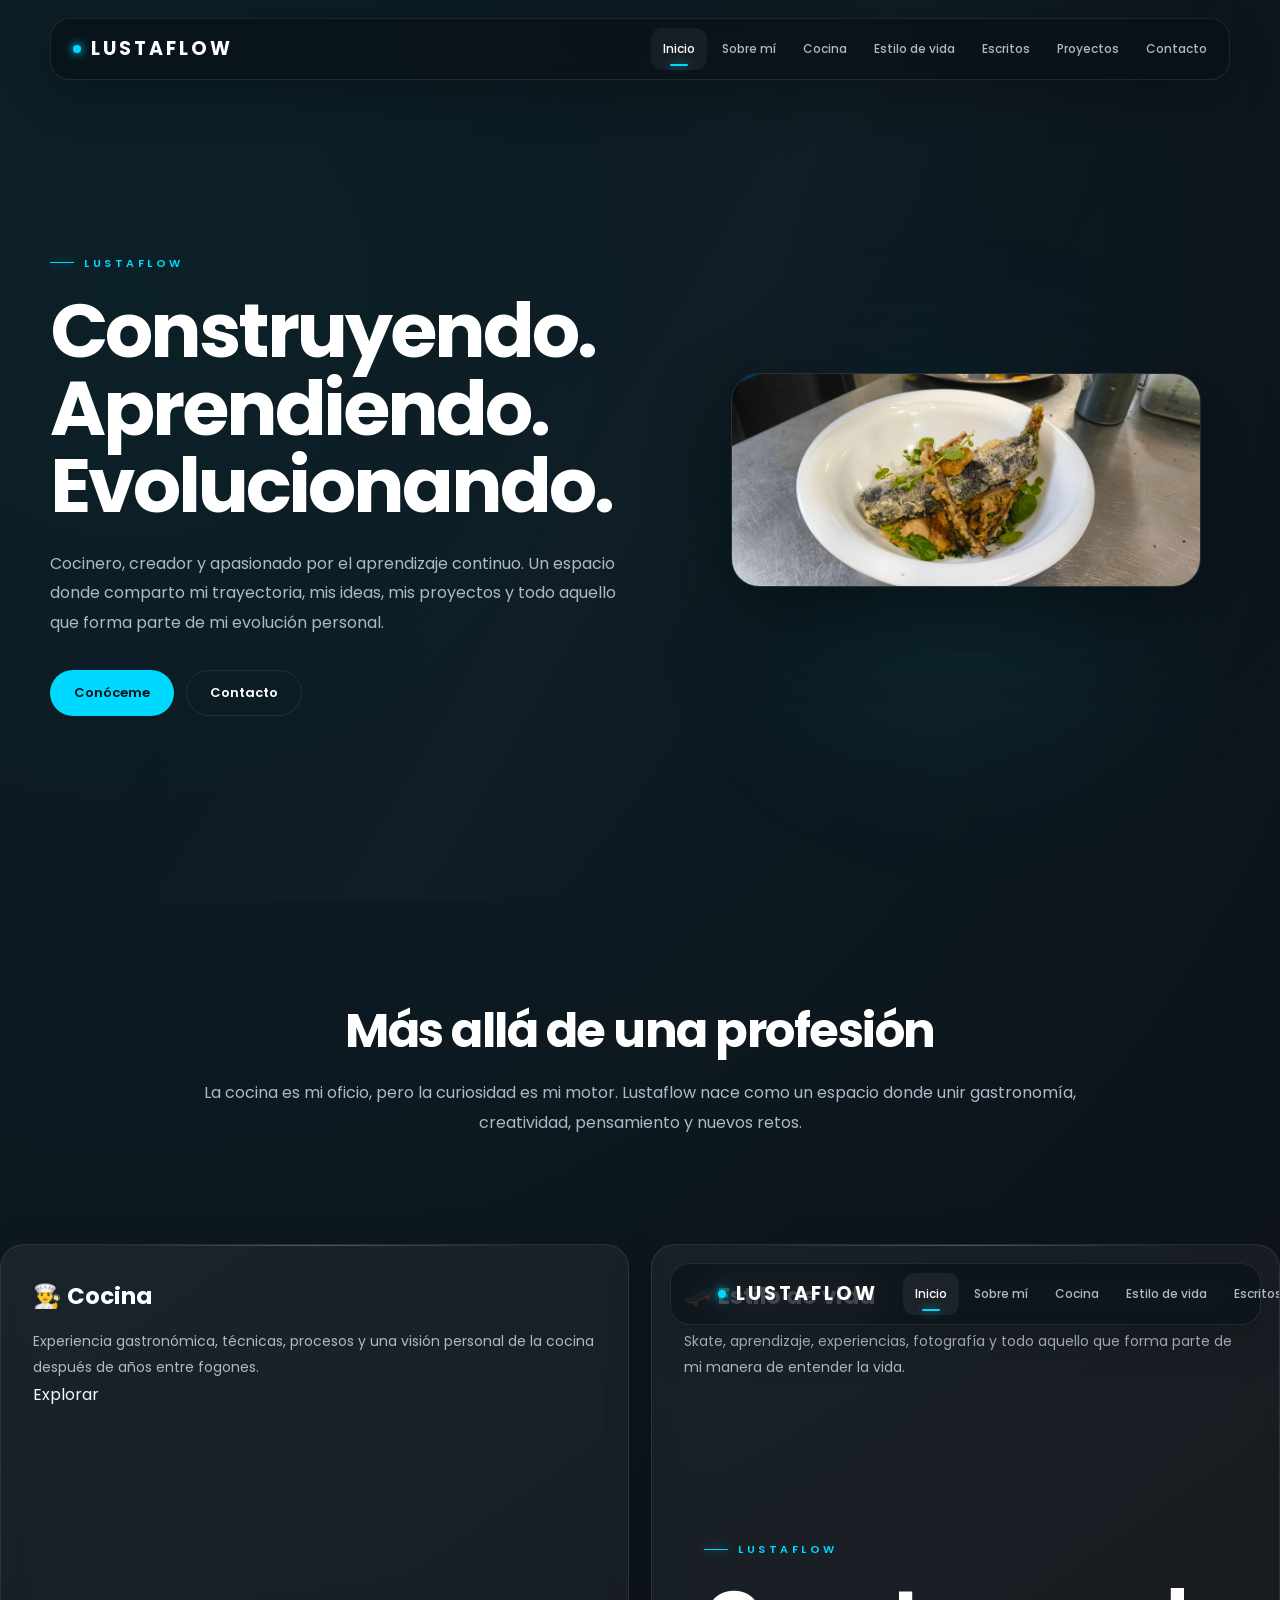
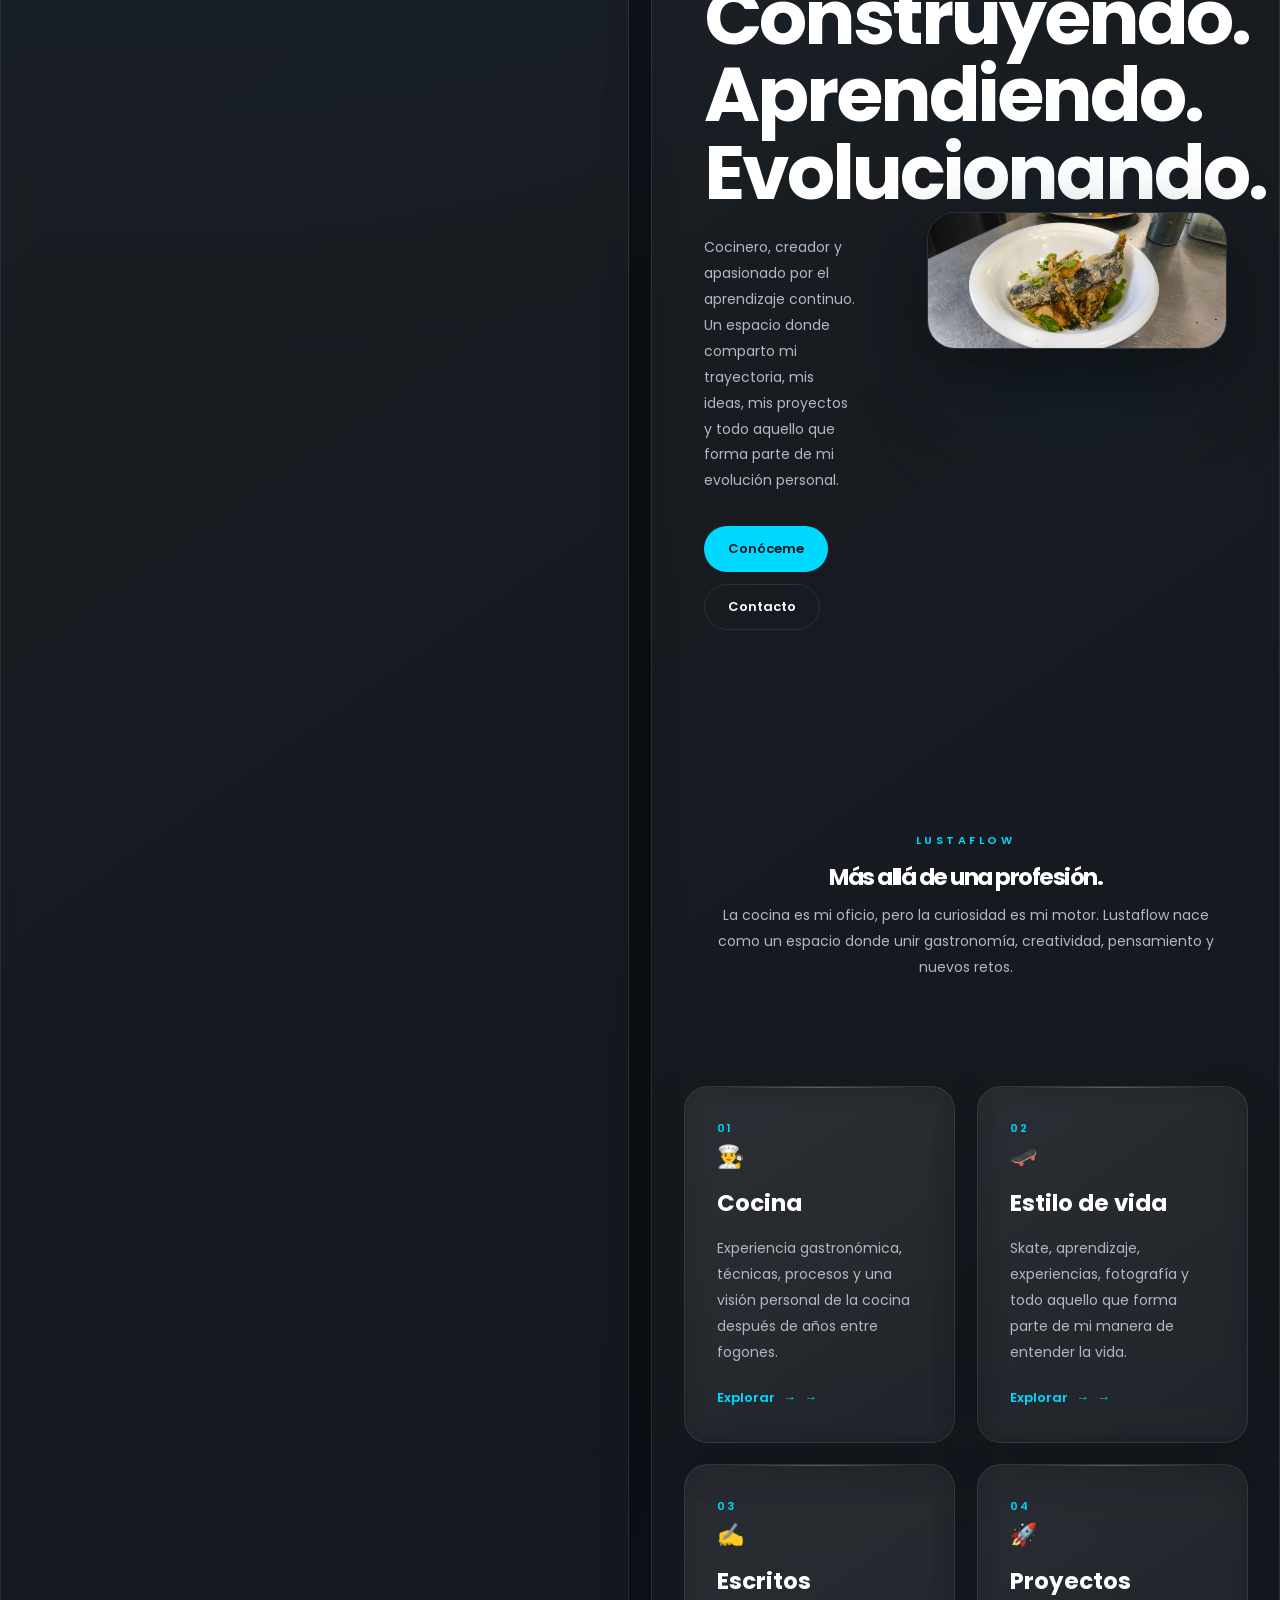
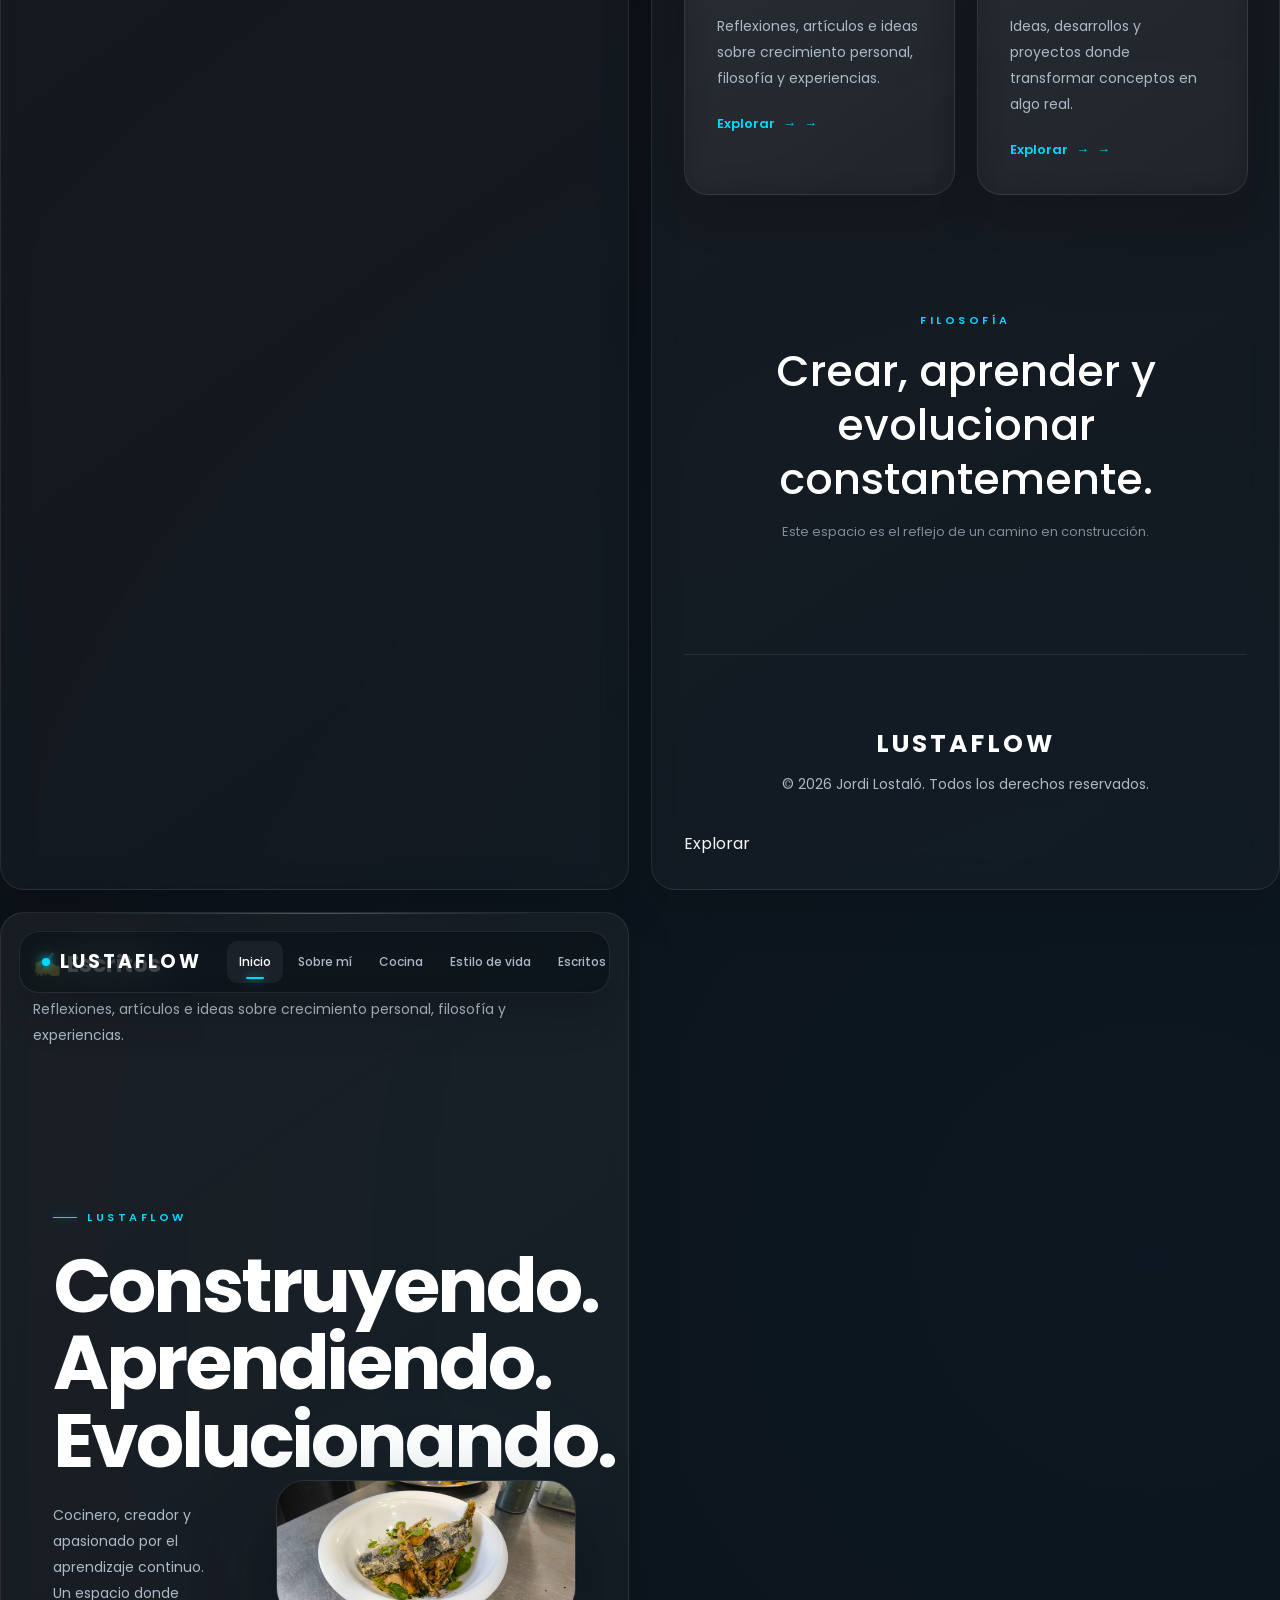
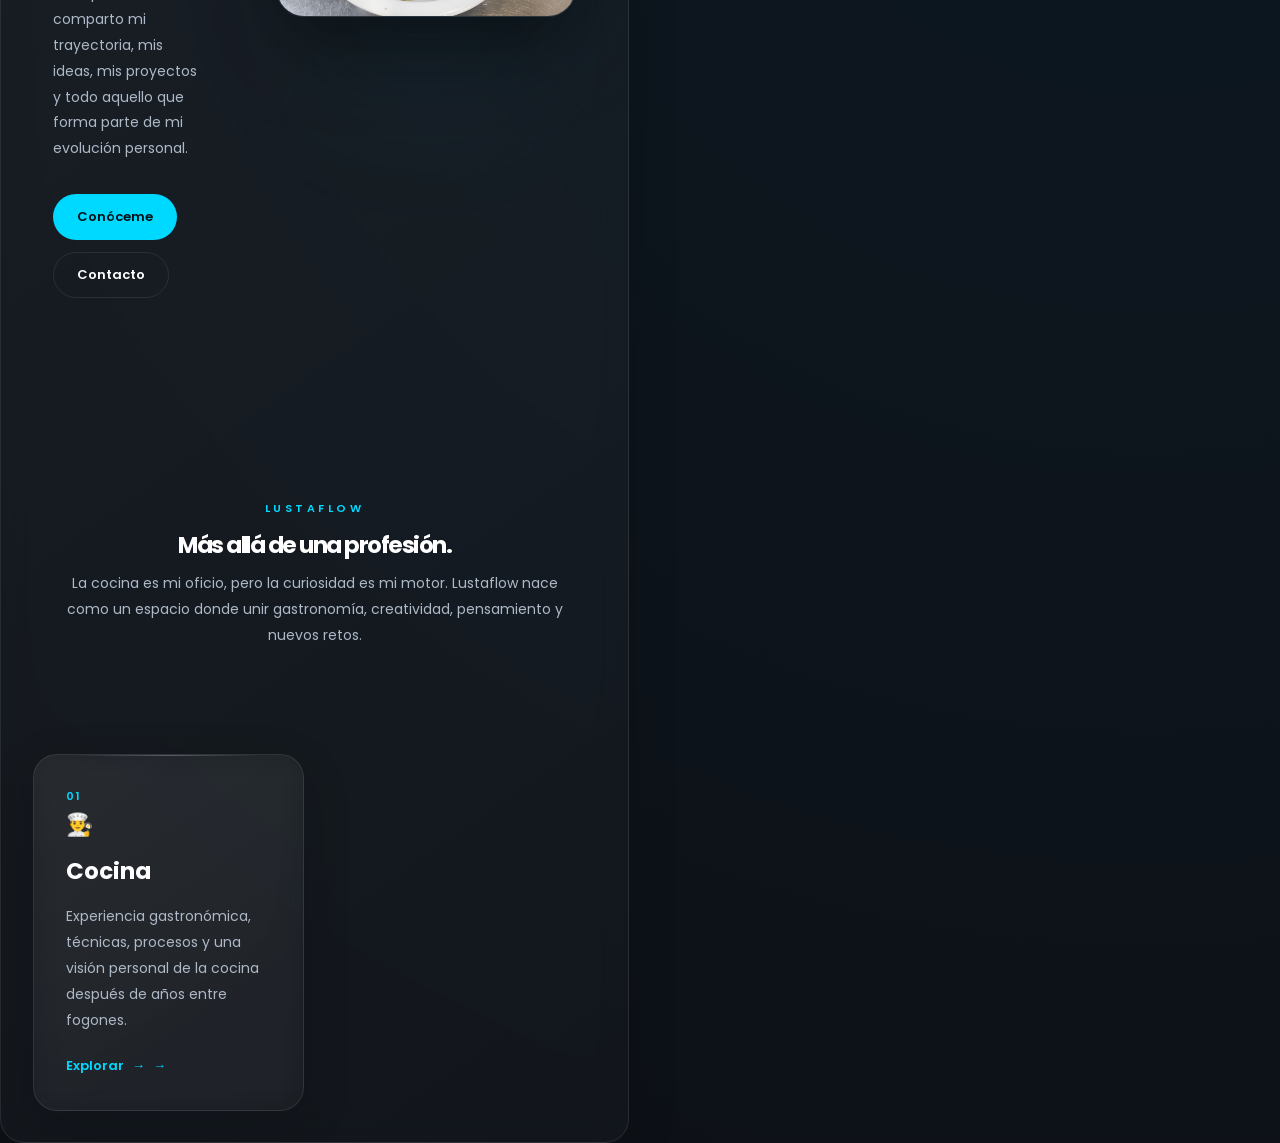
==== commit e10087ad: "Update index.html" ====
--- a/index.html
+++ b/index.html
@@ -749,60 +749,352 @@
 Reflexiones, artículos e ideas sobre crecimiento personal, filosofía y experiencias.
 
 </p>
-
-
-<a href="escritos.html">
-
-Explorar
-
-</a>
-
-
-</div>
-
-
-
-
-
-
-<div class="card">
-
-
-<h2>
-🚀 Proyectos
-</h2>
-
-
-<p>
-
-Ideas, desarrollos y proyectos donde transformar conceptos en algo real.
-
-</p>
-
-
-<a href="proyectos.html">
-
-Explorar
-
-</a>
-
-
-</div>
-
-
-
-</section>
-
-
-
-
-
-
-<!-- FRASE FINAL -->
-
-
-<section class="quote">
-
-
-<h2>
-
+<!DOCTYPE html>
+<html lang="es">
+
+<head>
+
+    <meta charset="UTF-8">
+
+    <meta
+        name="viewport"
+        content="width=device-width, initial-scale=1.0"
+    >
+
+    <title>Lustaflow | Jordi Lostaló</title>
+
+    <meta
+        name="description"
+        content="Lustaflow. Cocina, creatividad, estilo de vida, escritos y proyectos de Jordi Lostaló."
+    >
+
+    <meta
+        name="theme-color"
+        content="#0d1117"
+    >
+
+    <meta
+        name="author"
+        content="Jordi Lostaló"
+    >
+
+    <!-- ==================================================
+         GOOGLE FONTS
+    =================================================== -->
+
+    <link rel="preconnect" href="https://fonts.googleapis.com">
+
+    <link
+        rel="preconnect"
+        href="https://fonts.gstatic.com"
+        crossorigin
+    >
+
+    <link
+        href="https://fonts.googleapis.com/css2?family=Poppins:wght@300;400;500;600;700;800&display=swap"
+        rel="stylesheet"
+    >
+
+
+    <!-- ==================================================
+         CSS
+    =================================================== -->
+
+    <link
+        rel="stylesheet"
+        href="css/style.css"
+    >
+
+</head>
+
+
+<body>
+
+
+<!-- =====================================================
+     HEADER / NAVBAR
+===================================================== -->
+
+<header class="site-header">
+
+    <nav
+        class="navbar"
+        aria-label="Navegación principal"
+    >
+
+
+        <!-- LOGO -->
+
+        <a
+            href="index.html"
+            class="logo"
+            aria-label="Lustaflow - Inicio"
+        >
+            LUSTAFLOW
+        </a>
+
+
+        <!-- BOTÓN MENÚ MÓVIL -->
+
+        <button
+            class="nav-toggle"
+            type="button"
+            aria-label="Abrir menú"
+            aria-expanded="false"
+            aria-controls="main-menu"
+        >
+
+            <span></span>
+            <span></span>
+            <span></span>
+
+        </button>
+
+
+        <!-- MENÚ -->
+
+        <ul
+            id="main-menu"
+            class="nav-menu"
+        >
+
+            <li>
+                <a
+                    href="index.html"
+                    class="active"
+                    aria-current="page"
+                >
+                    Inicio
+                </a>
+            </li>
+
+            <li>
+                <a href="sobre-mi.html">
+                    Sobre mí
+                </a>
+            </li>
+
+            <li>
+                <a href="cocina.html">
+                    Cocina
+                </a>
+            </li>
+
+            <li>
+                <a href="estilo-de-vida.html">
+                    Estilo de vida
+                </a>
+            </li>
+
+            <li>
+                <a href="escritos.html">
+                    Escritos
+                </a>
+            </li>
+
+            <li>
+                <a href="proyectos.html">
+                    Proyectos
+                </a>
+            </li>
+
+            <li>
+                <a href="contacto.html">
+                    Contacto
+                </a>
+            </li>
+
+        </ul>
+
+    </nav>
+
+</header>
+
+
+
+<!-- =====================================================
+     CONTENIDO PRINCIPAL
+===================================================== -->
+
+<main>
+
+
+    <!-- =================================================
+         HERO
+    ================================================== -->
+
+    <section class="hero">
+
+
+        <!-- TEXTO HERO -->
+
+        <div class="hero-text reveal">
+
+
+            <span class="subtitle">
+                LUSTAFLOW
+            </span>
+
+
+            <h1>
+
+                Construyendo.<br>
+                Aprendiendo.<br>
+
+                <span>
+                    Evolucionando.
+                </span>
+
+            </h1>
+
+
+            <p>
+
+                Cocinero, creador y apasionado por el aprendizaje
+                continuo. Un espacio donde comparto mi trayectoria,
+                mis ideas, mis proyectos y todo aquello que forma
+                parte de mi evolución personal.
+
+            </p>
+
+
+            <!-- BOTONES -->
+
+            <div class="hero-buttons">
+
+
+                <a
+                    href="sobre-mi.html"
+                    class="boton"
+                >
+                    Conóceme
+                </a>
+
+
+                <a
+                    href="contacto.html"
+                    class="boton secundario"
+                >
+                    Contacto
+                </a>
+
+
+            </div>
+
+
+        </div>
+
+
+
+        <!-- IMAGEN HERO -->
+
+        <div class="hero-img reveal">
+
+            <img
+                src="img/IMG_20250426_150523023.jpg"
+                alt="Plato de cocina elaborado por Jordi Lostaló"
+                loading="eager"
+            >
+
+        </div>
+
+
+    </section>
+
+
+
+    <!-- =================================================
+         INTRODUCCIÓN
+    ================================================== -->
+
+    <section class="intro reveal">
+
+
+        <span class="section-label">
+            LUSTAFLOW
+        </span>
+
+
+        <h2>
+            Más allá de una profesión.
+        </h2>
+
+
+        <p>
+
+            La cocina es mi oficio, pero la curiosidad es mi motor.
+            Lustaflow nace como un espacio donde unir gastronomía,
+            creatividad, pensamiento y nuevos retos.
+
+        </p>
+
+
+    </section>
+
+
+
+    <!-- =================================================
+         ÁREAS PRINCIPALES
+    ================================================== -->
+
+    <section
+        class="cards"
+        aria-label="Áreas principales de Lustaflow"
+    >
+
+
+        <!-- =========================
+             COCINA
+        ========================== -->
+
+        <article class="card reveal">
+
+            <div class="card-number">
+                01
+            </div>
+
+
+            <span
+                class="card-icon"
+                aria-hidden="true"
+            >
+                👨‍🍳
+            </span>
+
+
+            <h2>
+                Cocina
+            </h2>
+
+
+            <p>
+
+                Experiencia gastronómica, técnicas, procesos
+                y una visión personal de la cocina después
+                de años entre fogones.
+
+            </p>
+
+
+            <a
+                href="cocina.html"
+                class="card-link"
+            >
+
+                Explorar
+
+                <span aria-hidden="true">
+                    →
+                </span>
+
+            </a>
+
+        </article>
+
+
+
+        <!-- =========================
+             ESTILO DE VIDA
+        ========================== -->
+
+        <article class="card
--- a/css/style.css
+++ b/css/style.css
@@ -1,1537 +1,154 @@
-/* =========================
-   RESET GENERAL
-========================= */
-
-*{
+/* =========================================================
+   LUSTAFLOW
+   STYLE.CSS — SISTEMA VISUAL GLOBAL
+   Versión estable / responsive / sin dependencia crítica de JS
+   ========================================================= */
+
+
+/* =========================================================
+   01. VARIABLES
+   ========================================================= */
+
+:root{
+
+    --bg: #0d1117;
+    --bg-soft: #101a28;
+    --bg-deep: #09131b;
+
+    --surface: rgba(255,255,255,.045);
+    --surface-hover: rgba(255,255,255,.075);
+
+    --primary: #00d9ff;
+    --primary-soft: rgba(0,217,255,.12);
+
+    --text: #f5f7fa;
+    --muted: #aeb9c7;
+    --muted-dark: #7f8b99;
+
+    --border: rgba(255,255,255,.09);
+    --border-strong: rgba(255,255,255,.15);
+    --border-primary: rgba(0,217,255,.45);
+
+    --radius: 24px;
+    --radius-small: 14px;
+
+    --max-width: 1180px;
+
+    --ease: cubic-bezier(.2,.8,.2,1);
+
+}
+
+
+/* =========================================================
+   02. RESET
+   ========================================================= */
+
+*,
+*::before,
+*::after{
+    box-sizing:border-box;
     margin:0;
     padding:0;
-    box-sizing:border-box;
-}
-
+}
 
 html{
+    width:100%;
+    max-width:100%;
     scroll-behavior:smooth;
-}
-
+    scroll-padding-top:110px;
+}
 
 body{
 
-    font-family:'Poppins',sans-serif;
+    width:100%;
+    min-height:100vh;
+
+    overflow-x:hidden;
 
     background:
-    radial-gradient(circle at top left,#12233b 0%,transparent 40%),
-    radial-gradient(circle at bottom right,#003b4a 0%,transparent 35%),
-    #0d1117;
-
-    color:white;
-
-    line-height:1.6;
-
-    overflow-x:hidden;
-
-}
-
-
-
-/* =========================
-   NAVEGACIÓN
-========================= */
-
-
-header{
-
-    position:fixed;
-
-    top:0;
-
-    left:0;
-
-    width:100%;
-
-    z-index:1000;
-
-    background:rgba(13,17,23,.75);
-
-    backdrop-filter:blur(15px);
-
-}
-
-
-
-nav{
-
-    max-width:1200px;
-
-    margin:auto;
-
-    padding:20px;
-
-    display:flex;
-
-    justify-content:space-between;
-
-    align-items:center;
-
-}
-
-
-
-.logo{
-
-    font-size:28px;
-
-    font-weight:700;
-
-    letter-spacing:4px;
-
-}
-
-
-
-nav ul{
-
-    list-style:none;
-
-    display:flex;
-
-    gap:25px;
-
-}
-
-
-
-nav a{
-
-    color:white;
-
-    text-decoration:none;
-
-    font-size:15px;
-
-    transition:.3s;
-
-}
-
-
-
-nav a:hover{
-
-    color:#00d9ff;
-
-}
-
-
-
-/* =========================
-   HERO
-========================= */
-
-
-.hero{
-
-    min-height:100vh;
-
-    max-width:1200px;
-
-    margin:auto;
-
-    padding:130px 20px 80px;
-
-    display:flex;
-
-    align-items:center;
-
-    justify-content:space-between;
-
-    gap:70px;
-
-}
-
-
-
-.hero-text{
-
-    flex:1;
-
-}
-
-
-
-.subtitle{
-
-    color:#00d9ff;
-
-    letter-spacing:5px;
-
-    font-size:14px;
-
-    font-weight:600;
-
-}
-
-
-
-.hero-text h1{
-
-    font-size:68px;
-
-    line-height:1.05;
-
-    margin:20px 0 30px;
-
-}
-
-
-
-.hero-text p{
-
-    color:#b8c2cc;
-
-    max-width:600px;
-
-    font-size:18px;
-
-    margin-bottom:40px;
-
-}
-
-
-
-/* BOTONES */
-
-
-.hero-buttons{
-
-    display:flex;
-
-    gap:20px;
-
-}
-
-
-
-.boton{
-
-    display:inline-block;
-
-    padding:15px 35px;
-
-    border-radius:50px;
-
-    background:#00d9ff;
-
-    color:#001018;
-
-    text-decoration:none;
-
-    font-weight:600;
-
-    transition:.35s;
-
-}
-
-
-
-.boton:hover{
-
-    transform:translateY(-5px);
-
-    box-shadow:0 15px 35px rgba(0,217,255,.35);
-
-}
-
-
-
-.boton.secundario{
-
-    background:transparent;
-
-    color:white;
-
-    border:1px solid rgba(255,255,255,.3);
-
-}
-
-
-
-.boton.secundario:hover{
-
-    border-color:#00d9ff;
-
-    color:#00d9ff;
-
-}
-
-
-
-/* IMAGEN */
-
-
-.hero-img{
-
-    flex:1;
-
-    display:flex;
-
-    justify-content:center;
-
-}
-
-
-
-.hero-img img{
-
-    width:100%;
-
-    max-width:430px;
-
-    border-radius:25px;
-
-    box-shadow:
-
-    0 25px 60px rgba(0,0,0,.6);
-
-}
-
-
-
-/* =========================
-   INTRO
-========================= */
-
-
-.intro{
-
-    max-width:900px;
-
-    margin:80px auto;
-
-    padding:20px;
-
-    text-align:center;
-
-}
-
-
-
-.intro h2{
-
-    font-size:40px;
-
-    margin-bottom:20px;
-
-}
-
-
-
-.intro p{
-
-    color:#b8c2cc;
-
-    font-size:18px;
-
-}
-
-
-
-/* =========================
-   TARJETAS
-========================= */
-
-
-.cards{
-
-    max-width:1200px;
-
-    margin:80px auto;
-
-    padding:20px;
-
-    display:grid;
-
-    grid-template-columns:repeat(4,1fr);
-
-    gap:25px;
-
-}
-
-
-
-.card{
-
-    background:rgba(255,255,255,.06);
-
-    border:
-
-    1px solid rgba(255,255,255,.1);
-
-    backdrop-filter:blur(12px);
-
-    padding:35px;
-
-    border-radius:25px;
-
-    transition:.4s;
-
-}
-
-
-
-.card:hover{
-
-    transform:translateY(-12px);
-
-    border-color:#00d9ff;
-
-}
-
-
-
-.card h2{
-
-    margin-bottom:20px;
-
-}
-
-
-
-.card p{
-
-    color:#c5ced8;
-
-    margin-bottom:25px;
-
-}
-
-
-
-.card a{
-
-    color:#00d9ff;
-
-    text-decoration:none;
-
-    font-weight:600;
-
-}
-
-
-
-/* =========================
-   FRASE FINAL
-========================= */
-
-
-.quote{
-
-    max-width:900px;
-
-    margin:120px auto;
-
-    padding:40px 20px;
-
-    text-align:center;
-
-}
-
-
-
-.quote h2{
-
-    font-size:38px;
-
-    font-weight:600;
-
-}
-
-
-
-.quote p{
-
-    color:#9da8b3;
-
-    margin-top:15px;
-
-}
-
-
-
-/* =========================
-   FOOTER
-========================= */
-
-
-footer{
-
-    text-align:center;
-
-    padding:60px 20px;
-
-    border-top:
-
-    1px solid rgba(255,255,255,.08);
-
-    color:#89939e;
-
-}
-
-
-footer h3{
-
-    color:white;
-
-    letter-spacing:3px;
-
-    margin-bottom:10px;
-
-}
-
-
-
-/* =========================
-   ANIMACIONES
-========================= */
-
-
-.hero-text,
-.hero-img,
-.card,
-.intro,
-.quote{
-
-    opacity:0;
-
-    transform:translateY(40px);
-
-    transition:all .8s ease;
-
-}
-
-
-
-.visible{
-
-    opacity:1;
-
-    transform:translateY(0);
-
-}
-
-
-
-/* =========================
-   RESPONSIVE
-========================= */
-
-
-@media(max-width:1000px){
-
-
-nav{
-
-    flex-direction:column;
-
-    gap:20px;
-
-}
-
-
-nav ul{
-
-    flex-wrap:wrap;
-
-    justify-content:center;
-
-}
-
-
-
-.hero{
-
-    flex-direction:column-reverse;
-
-    text-align:center;
-
-}
-
-
-
-.hero-text p{
-
-    margin-left:auto;
-
-    margin-right:auto;
-
-}
-
-
-
-.hero-buttons{
-
-    justify-content:center;
-
-}
-
-
-
-.hero-text h1{
-
-    font-size:45px;
-
-}
-
-
-
-.cards{
-
-    grid-template-columns:1fr 1fr;
-
-}
-
-
-}
-
-
-
-@media(max-width:600px){
-
-
-.cards{
-
-    grid-template-columns:1fr;
-
-}
-
-
-
-.hero-text h1{
-
-    font-size:38px;
-
-}
-
-
-
-.intro h2,
-.quote h2{
-
-    font-size:30px;
-
-}
-
-
-
-.hero-buttons{
-
-    flex-direction:column;
-
-}
-
-
-
-}
-/* =========================
-   PÁGINA SOBRE MÍ
-========================= */
-
-
-.page-hero{
-
-    min-height:80vh;
-
-}
-
-
-
-.biografia{
-
-    max-width:950px;
-
-    margin:80px auto;
-
-    padding:20px;
-
-}
-
-
-
-.biografia article{
-
-    margin-bottom:90px;
-
-    padding:45px;
-
-    background:rgba(255,255,255,.04);
-
-    border:
-
-    1px solid rgba(255,255,255,.08);
-
-    border-radius:25px;
-
-    backdrop-filter:blur(10px);
-
-    transition:.4s;
-
-}
-
-
-
-.biografia article:hover{
-
-    border-color:rgba(0,217,255,.5);
-
-    transform:translateY(-5px);
-
-}
-
-
-
-.biografia h2{
-
-    font-size:32px;
-
-    margin-bottom:25px;
-
-    color:white;
-
-}
-
-
-
-.biografia p{
-
-    color:#c5ced8;
-
-    font-size:17px;
-
-    line-height:1.9;
-
-    margin-bottom:20px;
-
-}
-
-
-
-/* Primera letra estilo editorial */
-
-.biografia article:first-child p:first-of-type::first-letter{
-
-    font-size:55px;
-
-    font-weight:700;
-
-    float:left;
-
-    line-height:0.9;
-
-    padding-right:10px;
-
-    color:#00d9ff;
-
-}
-
-
-
-
-
-/* Separación visual entre capítulos */
-
-
-.biografia article::after{
-
-    content:"";
-
-    display:block;
-
-    width:60px;
-
-    height:3px;
-
-    background:#00d9ff;
-
-    margin-top:35px;
-
-}
-
-
-
-
-
-/* Ajuste móvil */
-
-
-@media(max-width:700px){
-
-
-    .biografia article{
-
-        padding:25px;
-
-        margin-bottom:50px;
-
-    }
-
-
-    .biografia h2{
-
-        font-size:26px;
-
-    }
-
-
-    .biografia p{
-
-        font-size:16px;
-
-    }
-
-
-}
-/* =========================
-   PÁGINA CONTACTO
-========================= */
-
-
-.contact-container{
-
-    max-width:1100px;
-
-    margin:80px auto;
-
-    padding:20px;
-
-    display:grid;
-
-    grid-template-columns:repeat(2,1fr);
-
-    gap:35px;
-
-}
-
-
-
-
-.contact-card{
-
-    background:rgba(255,255,255,.05);
-
-    border:1px solid rgba(255,255,255,.1);
-
-    backdrop-filter:blur(12px);
-
-    border-radius:25px;
-
-    padding:45px;
-
-    transition:.4s;
-
-}
-
-
-
-
-.contact-card:hover{
-
-    transform:translateY(-8px);
-
-    border-color:#00d9ff;
-
-}
-
-
-
-
-
-.contact-card h2{
-
-    font-size:32px;
-
-    margin-bottom:20px;
-
-}
-
-
-
-
-
-.contact-card p{
-
-    color:#c5ced8;
-
-    font-size:17px;
-
-    line-height:1.8;
-
-    margin-bottom:20px;
-
-}
-
-
-
-
-
-/* ENLACES DE CONTACTO */
-
-
-.contact-links{
-
-    display:flex;
-
-    flex-direction:column;
-
-    gap:15px;
-
-    margin-top:30px;
-
-}
-
-
-
-
-
-.contact-links a{
-
-    display:flex;
-
-    align-items:center;
-
-    gap:12px;
-
-    padding:15px 20px;
-
-    border-radius:15px;
-
-    background:rgba(255,255,255,.05);
-
-    border:1px solid rgba(255,255,255,.08);
-
-    color:white;
-
-    text-decoration:none;
-
-    transition:.3s;
-
-}
-
-
-
-
-
-.contact-links a:hover{
-
-    background:rgba(0,217,255,.1);
-
-    border-color:#00d9ff;
-
-    transform:translateX(8px);
-
-    color:#00d9ff;
-
-}
-
-
-
-
-
-
-/* RESPONSIVE CONTACTO */
-
-
-@media(max-width:800px){
-
-
-.contact-container{
-
-    grid-template-columns:1fr;
-
-}
-
-
-.contact-card{
-
-    padding:30px;
-
-}
-
-
-}
-/* =========================
-   PÁGINA ESCRITOS
-========================= */
-
-.hero-small{
-
-    min-height:55vh;
-
-    justify-content:center;
-    text-align:center;
-
-}
-
-.hero-content{
-
-    max-width:800px;
-
-}
-
-.hero-content h1{
-
-    font-size:58px;
-    margin-bottom:20px;
-
-}
-
-.hero-content p{
-
-    color:#b8c2cc;
-    font-size:18px;
-
-}
-
-
-/* CONTENEDOR */
-
-.section{
-
-    max-width:1200px;
-    margin:80px auto;
-    padding:20px;
-
-}
-
-.section-title{
-
-    text-align:center;
-    font-size:38px;
-    margin-bottom:50px;
-
-}
-
-
-/* GLASS CARD */
-
-.glass-card{
-
-    background:rgba(255,255,255,.05);
-    border:1px solid rgba(255,255,255,.08);
-    backdrop-filter:blur(12px);
-
-    border-radius:25px;
-
-    padding:40px;
-
-    transition:.35s;
-
-}
-
-.glass-card:hover{
-
-    transform:translateY(-6px);
-    border-color:#00d9ff;
-
-}
-
-.glass-card span{
-
-    color:#00d9ff;
-    font-size:14px;
-    letter-spacing:2px;
-    text-transform:uppercase;
-
-}
-
-.glass-card h3{
-
-    margin:15px 0;
-    font-size:28px;
-
-}
-
-.glass-card p{
-
-    color:#c5ced8;
-    line-height:1.8;
-
-}
-
-
-/* ARTÍCULO */
-
-.article{
-
-    max-width:850px;
-    margin:auto;
-
-}
-
-.article h1{
-
-    font-size:52px;
-    margin-bottom:15px;
-
-}
-
-.article h2{
-
-    margin:45px 0 20px;
-
-}
-
-.article p{
-
-    font-size:18px;
-    line-height:2;
-    color:#d7dfe8;
-    margin-bottom:25px;
-
-}
-
-.article blockquote{
-
-    margin:40px 0;
-    padding:25px;
-
-    border-left:4px solid #00d9ff;
-
-    background:rgba(255,255,255,.04);
-
-    font-style:italic;
-
-}
-
-
-/* BOTÓN VOLVER */
-
-.back-button{
-
-    text-align:center;
-    margin-top:60px;
-
-}
-
-.back-button .btn{
-/* =========================================================
-   LUSTAFLOW
-   STYLE.CSS
-   Diseño global
-   ========================================================= */
-
-
-/* =========================================================
-   1. VARIABLES
-   ========================================================= */
-
-:root{
-
-    --bg:#0d1117;
-    --bg-soft:#111821;
-    --bg-card:rgba(255,255,255,.045);
-
-    --primary:#00d9ff;
-    --primary-soft:rgba(0,217,255,.12);
-    --primary-glow:rgba(0,217,255,.28);
-
-    --white:#ffffff;
-    --text:#d7dfe8;
-    --text-soft:#aab5c1;
-    --text-muted:#7f8b98;
-
-    --border:rgba(255,255,255,.09);
-    --border-hover:rgba(0,217,255,.45);
-
-    --radius-sm:12px;
-    --radius-md:18px;
-    --radius-lg:26px;
-
-    --shadow:
-        0 20px 60px rgba(0,0,0,.35);
-
-    --shadow-hover:
-        0 25px 70px rgba(0,0,0,.5);
-
-    --transition:
-        .35s cubic-bezier(.2,.8,.2,1);
-
-    --max-width:1200px;
-
-}
-
-
-/* =========================================================
-   2. RESET
-   ========================================================= */
-
-*{
-
-    margin:0;
-    padding:0;
-
-    box-sizing:border-box;
-
-}
-
-
-html{
-
-    scroll-behavior:smooth;
-
-}
-
-
-body{
-
-    min-height:100vh;
-
-    font-family:'Poppins',sans-serif;
-
-    color:var(--white);
-
-    background:
-
         radial-gradient(
-            circle at 10% 0%,
-            rgba(0,217,255,.10),
+            circle at 10% 5%,
+            rgba(0,217,255,.075),
             transparent 30%
         ),
-
         radial-gradient(
-            circle at 90% 100%,
-            rgba(0,90,120,.16),
+            circle at 90% 75%,
+            rgba(0,100,150,.08),
             transparent 35%
         ),
-
         var(--bg);
 
-    line-height:1.6;
-
-    overflow-x:hidden;
-
-}
-
+    color:var(--text);
+
+    font-family:'Poppins',sans-serif;
+
+    line-height:1.7;
+
+    -webkit-font-smoothing:antialiased;
+    text-rendering:optimizeLegibility;
+
+}
 
 body::before{
 
     content:"";
 
     position:fixed;
-
     inset:0;
 
     pointer-events:none;
 
+    z-index:-1;
+
     background:
-
         linear-gradient(
-            rgba(255,255,255,.012) 1px,
-            transparent 1px
+            120deg,
+            transparent 30%,
+            rgba(255,255,255,.015),
+            transparent 70%
         );
 
-    background-size:100% 4px;
-
-    opacity:.15;
-
-    z-index:-1;
-
-}
-
+}
 
 img{
 
+    display:block;
     max-width:100%;
-
-    display:block;
-
-}
-
+    height:auto;
+
+}
 
 a{
 
     color:inherit;
-
-}
-
+    text-decoration:none;
+
+}
 
 button,
 input,
 textarea{
 
-    font-family:inherit;
-
-}
-
-
-/* =========================================================
-   3. SELECCIÓN DE TEXTO
-   ========================================================= */
+    font:inherit;
+
+}
+
+button{
+
+    border:0;
+
+}
 
 ::selection{
 
     background:var(--primary);
-
     color:#001018;
 
 }
 
 
 /* =========================================================
-   4. SCROLLBAR
-   ========================================================= */
-
-::-webkit-scrollbar{
-
-    width:8px;
-
-}
-
-
-::-webkit-scrollbar-track{
-
-    background:var(--bg);
-
-}
-
-
-::-webkit-scrollbar-thumb{
-
-    background:rgba(255,255,255,.18);
-
-    border-radius:20px;
-
-}
-
-
-::-webkit-scrollbar-thumb:hover{
-
-    background:var(--primary);
-
-}
-
-
-/* =========================================================
-   5. NAVBAR
-   ========================================================= */
-
-/*
-   Nueva navegación:
-
-   - Más compacta
-   - Forma de cápsula
-   - Menos pesada visualmente
-   - Separación clara entre logo y enlaces
-*/
-
-header{
-
-    position:fixed;
-
-    top:0;
-    left:0;
-
-    width:100%;
-
-    z-index:1000;
-
-    padding:18px 20px;
-
-    background:transparent;
-
-    transition:
-        background var(--transition),
-        padding var(--transition),
-        box-shadow var(--transition);
-
-}
-
-
-/* Estado que utiliza el JS al hacer scroll */
-
-header.scrolled{
-
-    padding:12px 20px;
-
-    background:rgba(13,17,23,.78);
-
-    backdrop-filter:blur(18px);
-
-    -webkit-backdrop-filter:blur(18px);
-
-    box-shadow:
-        0 10px 35px rgba(0,0,0,.30);
-
-}
-
-
-nav{
-
-    max-width:var(--max-width);
-
-    margin:auto;
-
-    min-height:58px;
-
-    padding:8px 10px 8px 20px;
-
-    display:flex;
-
-    align-items:center;
-
-    justify-content:space-between;
-
-    gap:25px;
-
-    border:1px solid var(--border);
-
-    border-radius:18px;
-
-    background:rgba(13,17,23,.55);
-
-    backdrop-filter:blur(18px);
-
-    -webkit-backdrop-filter:blur(18px);
-
-}
-
-
-/* LOGO */
-
-.logo{
-
-    display:flex;
-
-    align-items:center;
-
-    gap:9px;
-
-    color:var(--white);
-
-    text-decoration:none;
-
-    font-size:19px;
-
-    font-weight:700;
-
-    letter-spacing:3px;
-
-    white-space:nowrap;
-
-}
-
-
-.logo::before{
-
-    content:"";
-
-    width:7px;
-
-    height:7px;
-
-    border-radius:50%;
-
-    background:var(--primary);
-
-    box-shadow:
-        0 0 14px var(--primary);
-
-}
-
-
-/* MENU */
-
-nav ul{
-
-    list-style:none;
-
-    display:flex;
-
-    align-items:center;
-
-    gap:4px;
-
-}
-
-
-nav li{
-
-    position:relative;
-
-}
-
-
-nav a{
-
-    position:relative;
-
-    display:block;
-
-    padding:9px 13px;
-
-    color:var(--text-soft);
-
-    text-decoration:none;
-
-    font-size:13px;
-
-    font-weight:500;
-
-    border-radius:10px;
-
-    transition:
-        color var(--transition),
-        background var(--transition);
-
-}
-
-
-nav a:hover{
-
-    color:var(--white);
-
-    background:rgba(255,255,255,.055);
-
-}
-
-
-/* Indicador inferior */
-
-nav a::after{
-
-    content:"";
-
-    position:absolute;
-
-    left:50%;
-
-    bottom:4px;
-
-    width:0;
-
-    height:2px;
-
-    border-radius:10px;
-
-    background:var(--primary);
-
-    box-shadow:
-        0 0 8px rgba(0,217,255,.7);
-
-    transform:translateX(-50%);
-
-    transition:
-        width var(--transition);
-
-}
-
-
-nav a:hover::after{
-
-    width:18px;
-
-}
-
-
-/* =========================================================
-   6. CONTENEDORES GENERALES
+   03. CONTENEDORES
    ========================================================= */
 
 .container{
@@ -1541,12 +158,12 @@
         var(--max-width)
     );
 
-    margin:auto;
-
-}
-
-
-.section{
+    margin-inline:auto;
+
+}
+
+.section,
+.content-section{
 
     width:min(
         calc(100% - 40px),
@@ -1559,7 +176,347 @@
 
 
 /* =========================================================
-   7. HERO PRINCIPAL
+   04. NAVBAR
+   ========================================================= */
+
+/*
+   Diseño:
+
+   Desktop
+   ┌───────────────────────────────────────────────┐
+   │ • LUSTAFLOW       Inicio Sobre mí Cocina ... │
+   └───────────────────────────────────────────────┘
+
+   Mobile
+   ┌─────────────────────────────┐
+   │ • LUSTAFLOW             ☰   │
+   └─────────────────────────────┘
+*/
+
+
+header,
+.header{
+
+    position:fixed;
+
+    top:0;
+    left:0;
+
+    width:100%;
+
+    padding:18px;
+
+    z-index:1000;
+
+    pointer-events:none;
+
+    transition:
+        padding .35s var(--ease);
+
+}
+
+
+header nav,
+.header nav,
+.navbar{
+
+    position:relative;
+
+    width:min(
+        100%,
+        var(--max-width)
+    );
+
+    min-height:62px;
+
+    margin-inline:auto;
+
+    padding:8px 10px 8px 22px;
+
+    display:flex;
+
+    align-items:center;
+
+    justify-content:space-between;
+
+    gap:25px;
+
+    border:1px solid var(--border);
+
+    border-radius:20px;
+
+    background:rgba(10,17,24,.78);
+
+    backdrop-filter:blur(22px);
+    -webkit-backdrop-filter:blur(22px);
+
+    box-shadow:
+        0 15px 45px rgba(0,0,0,.22);
+
+    pointer-events:auto;
+
+    transition:
+        background .35s var(--ease),
+        border-color .35s var(--ease),
+        box-shadow .35s var(--ease),
+        transform .35s var(--ease);
+
+}
+
+
+/* Navbar al hacer scroll */
+
+header.scrolled,
+.header.scrolled{
+
+    padding-top:10px;
+    padding-bottom:10px;
+
+}
+
+header.scrolled nav,
+.header.scrolled nav,
+.navbar.scrolled{
+
+    background:rgba(8,14,20,.94);
+
+    border-color:var(--border-strong);
+
+    box-shadow:
+        0 18px 50px rgba(0,0,0,.38);
+
+}
+
+
+/* =========================================================
+   LOGO
+   ========================================================= */
+
+.logo{
+
+    flex:0 0 auto;
+
+    display:inline-flex;
+
+    align-items:center;
+
+    gap:10px;
+
+    color:#fff;
+
+    font-size:19px;
+
+    font-weight:700;
+
+    letter-spacing:3px;
+
+    white-space:nowrap;
+
+}
+
+.logo::before{
+
+    content:"";
+
+    width:8px;
+    height:8px;
+
+    flex:0 0 8px;
+
+    border-radius:50%;
+
+    background:var(--primary);
+
+    box-shadow:
+        0 0 8px var(--primary),
+        0 0 18px rgba(0,217,255,.45);
+
+}
+
+
+/* =========================================================
+   MENÚ DESKTOP
+   ========================================================= */
+
+nav ul,
+.navbar ul{
+
+    list-style:none;
+
+    display:flex;
+
+    align-items:center;
+
+    justify-content:flex-end;
+
+    gap:3px;
+
+    margin:0;
+
+    padding:0;
+
+}
+
+nav li,
+.navbar li{
+
+    position:relative;
+
+}
+
+nav ul a,
+.navbar ul a{
+
+    position:relative;
+
+    display:flex;
+
+    align-items:center;
+
+    min-height:42px;
+
+    padding:9px 12px;
+
+    border-radius:11px;
+
+    color:var(--muted);
+
+    font-size:12px;
+
+    font-weight:500;
+
+    white-space:nowrap;
+
+    transition:
+        color .25s ease,
+        background .25s ease,
+        transform .25s ease;
+
+}
+
+nav ul a:hover,
+nav ul a.active,
+.navbar ul a:hover,
+.navbar ul a.active{
+
+    color:#fff;
+
+    background:rgba(255,255,255,.055);
+
+}
+
+
+/* Indicador activo */
+
+nav ul a::after,
+.navbar ul a::after{
+
+    content:"";
+
+    position:absolute;
+
+    left:50%;
+    bottom:4px;
+
+    width:0;
+    height:2px;
+
+    border-radius:20px;
+
+    background:var(--primary);
+
+    box-shadow:
+        0 0 10px rgba(0,217,255,.7);
+
+    transform:translateX(-50%);
+
+    transition:
+        width .3s var(--ease);
+
+}
+
+nav ul a:hover::after,
+nav ul a.active::after,
+.navbar ul a:hover::after,
+.navbar ul a.active::after{
+
+    width:18px;
+
+}
+
+
+/* =========================================================
+   BOTÓN HAMBURGUESA
+   ========================================================= */
+
+.nav-toggle{
+
+    display:none;
+
+    width:42px;
+    height:42px;
+
+    flex:0 0 42px;
+
+    align-items:center;
+    justify-content:center;
+
+    flex-direction:column;
+
+    gap:5px;
+
+    border:1px solid var(--border);
+
+    border-radius:12px;
+
+    background:rgba(255,255,255,.04);
+
+    cursor:pointer;
+
+}
+
+.nav-toggle span{
+
+    width:18px;
+    height:2px;
+
+    display:block;
+
+    border-radius:10px;
+
+    background:#fff;
+
+    transition:
+        transform .3s var(--ease),
+        opacity .2s ease;
+
+}
+
+.nav-toggle.open span:nth-child(1){
+
+    transform:
+        translateY(7px)
+        rotate(45deg);
+
+}
+
+.nav-toggle.open span:nth-child(2){
+
+    opacity:0;
+
+}
+
+.nav-toggle.open span:nth-child(3){
+
+    transform:
+        translateY(-7px)
+        rotate(-45deg);
+
+}
+
+
+/* =========================================================
+   HERO
    ========================================================= */
 
 .hero{
@@ -1571,4321 +528,1802 @@
 
     min-height:100vh;
 
-    margin:auto;
-
-    padding:150px 0 90px;
+    margin-inline:auto;
+
+    padding:
+        150px
+        0
+        90px;
 
     display:grid;
 
     grid-template-columns:
         minmax(0,1.05fr)
-        minmax(320px,.95fr);
+        minmax(300px,.95fr);
 
     align-items:center;
 
-    gap:80px;
-
-}
-
-
-/* Texto */
-
-.hero-text{
+    gap:70px;
+
+}
+
+.hero-small{
+
+    min-height:60vh;
+
+}
+
+.hero-text,
+.hero-content{
+
+    max-width:850px;
+
+}
+
+.hero-text .subtitle,
+.hero-content .subtitle,
+.subtitle,
+.eyebrow,
+.section-label{
+
+    display:inline-flex;
+
+    align-items:center;
+
+    gap:10px;
+
+    color:var(--primary);
+
+    font-size:11px;
+
+    font-weight:600;
+
+    letter-spacing:3.5px;
+
+    text-transform:uppercase;
+
+}
+
+.subtitle::before,
+.hero-content .subtitle::before{
+
+    content:"";
+
+    width:24px;
+    height:1px;
+
+    background:var(--primary);
+
+    box-shadow:
+        0 0 10px rgba(0,217,255,.65);
+
+}
+
+.hero h1,
+.hero-content h1{
+
+    margin:20px 0 24px;
+
+    color:#fff;
+
+    font-size:
+        clamp(
+            44px,
+            6vw,
+            76px
+        );
+
+    line-height:1.02;
+
+    letter-spacing:-3px;
+
+}
+
+.hero-content h1{
+
+    font-size:
+        clamp(
+            42px,
+            5.5vw,
+            68px
+        );
+
+}
+
+.hero p,
+.hero-content p{
+
+    max-width:720px;
+
+    color:var(--muted);
+
+    font-size:16px;
+
+    line-height:1.85;
+
+}
+
+.hero-buttons{
+
+    display:flex;
+
+    flex-wrap:wrap;
+
+    gap:12px;
+
+    margin-top:32px;
+
+}
+
+
+/* =========================================================
+   HERO IMAGE
+   ========================================================= */
+
+.hero-img{
 
     position:relative;
 
-    z-index:2;
-
-}
-
-
-.subtitle{
+    display:flex;
+
+    justify-content:center;
+
+}
+
+.hero-img::before{
+
+    content:"";
+
+    position:absolute;
+
+    width:70%;
+
+    aspect-ratio:1;
+
+    border-radius:50%;
+
+    background:var(--primary);
+
+    filter:blur(100px);
+
+    opacity:.08;
+
+}
+
+.hero-img img{
+
+    position:relative;
+
+    width:100%;
+
+    max-width:470px;
+
+    border:1px solid var(--border);
+
+    border-radius:28px;
+
+    box-shadow:
+        0 30px 80px rgba(0,0,0,.45);
+
+    transition:
+        transform .6s var(--ease),
+        box-shadow .6s ease;
+
+}
+
+.hero-img:hover img{
+
+    transform:
+        translateY(-8px)
+        scale(1.012);
+
+    box-shadow:
+        0 40px 100px rgba(0,0,0,.55);
+
+}
+
+
+/* =========================================================
+   PAGE HERO
+   ========================================================= */
+
+.page-hero{
+
+    width:min(
+        calc(100% - 40px),
+        950px
+    );
+
+    min-height:60vh;
+
+    margin-inline:auto;
+
+    padding:
+        145px
+        0
+        75px;
+
+    display:flex;
+
+    align-items:center;
+
+    justify-content:center;
+
+    text-align:center;
+
+}
+
+
+/* =========================================================
+   INTRO
+   ========================================================= */
+
+.intro{
+
+    width:min(
+        calc(100% - 40px),
+        900px
+    );
+
+    margin:105px auto;
+
+    text-align:center;
+
+}
+
+.intro h2,
+.section-heading h2,
+.section-title,
+.section-title h2{
+
+    color:#fff;
+
+}
+
+.intro h2{
+
+    margin:
+        12px
+        0
+        20px;
+
+    font-size:
+        clamp(
+            31px,
+            4vw,
+            48px
+        );
+
+    line-height:1.1;
+
+    letter-spacing:-1.5px;
+
+}
+
+.intro p,
+.section-heading p{
+
+    color:var(--muted);
+
+    font-size:16px;
+
+    line-height:1.9;
+
+}
+
+.section-heading{
+
+    max-width:760px;
+
+    margin-bottom:38px;
+
+}
+
+.section-heading h2{
+
+    margin:
+        10px
+        0
+        13px;
+
+    font-size:
+        clamp(
+            29px,
+            4vw,
+            43px
+        );
+
+    line-height:1.12;
+
+    letter-spacing:-1.2px;
+
+}
+
+.section-title{
+
+    margin-bottom:40px;
+
+    font-size:
+        clamp(
+            29px,
+            4vw,
+            43px
+        );
+
+    line-height:1.1;
+
+    text-align:center;
+
+}
+
+
+/* =========================================================
+   CARDS
+   ========================================================= */
+
+.cards,
+.cards-grid,
+.writings-grid{
+
+    width:100%;
+
+    display:grid;
+
+    grid-template-columns:
+        repeat(
+            2,
+            minmax(0,1fr)
+        );
+
+    gap:22px;
+
+}
+
+.cards-grid{
+
+    margin-top:30px;
+
+}
+
+
+.card,
+.glass-card,
+.contact-card,
+.life-post,
+.project-card{
+
+    position:relative;
+
+    overflow:hidden;
+
+    border:
+        1px solid
+        var(--border);
+
+    border-radius:var(--radius);
+
+    background:
+        linear-gradient(
+            145deg,
+            rgba(255,255,255,.055),
+            rgba(255,255,255,.025)
+        );
+
+    box-shadow:
+        0 15px 50px rgba(0,0,0,.14);
+
+    backdrop-filter:blur(15px);
+    -webkit-backdrop-filter:blur(15px);
+
+    transition:
+        transform .4s var(--ease),
+        border-color .4s ease,
+        background .4s ease,
+        box-shadow .4s ease;
+
+}
+
+
+/* línea superior */
+
+.card::before,
+.glass-card::before,
+.contact-card::before,
+.life-post::before,
+.project-card::before{
+
+    content:"";
+
+    position:absolute;
+
+    top:0;
+    left:15%;
+
+    width:70%;
+    height:1px;
+
+    background:
+        linear-gradient(
+            90deg,
+            transparent,
+            rgba(255,255,255,.25),
+            transparent
+        );
+
+}
+
+.card:hover,
+.glass-card:hover,
+.contact-card:hover,
+.life-post:hover,
+.project-card:hover{
+
+    transform:translateY(-7px);
+
+    border-color:
+        var(--border-primary);
+
+    background:
+        rgba(255,255,255,.065);
+
+    box-shadow:
+        0 28px 70px rgba(0,0,0,.30);
+
+}
+
+.card{
+
+    padding:32px;
+
+}
+
+.glass-card{
+
+    padding:32px;
+
+}
+
+.card h2,
+.card h3,
+.glass-card h2,
+.glass-card h3,
+.project-card h3,
+.life-post h3{
+
+    color:#fff;
+
+}
+
+.card h2{
+
+    margin-bottom:13px;
+
+    font-size:23px;
+
+}
+
+.card h3,
+.glass-card h3,
+.project-card h3,
+.life-post h3{
+
+    margin:
+        13px
+        0;
+
+    font-size:25px;
+
+    line-height:1.25;
+
+}
+
+.card p,
+.glass-card p,
+.project-card p,
+.life-post p{
+
+    color:var(--muted);
+
+    font-size:14px;
+
+    line-height:1.85;
+
+}
+
+
+/* =========================================================
+   CARD ELEMENTS
+   ========================================================= */
+
+.card-number{
+
+    display:block;
+
+    color:var(--primary);
+
+    font-size:11px;
+
+    font-weight:600;
+
+    letter-spacing:2px;
+
+}
+
+.card-icon{
+
+    display:block;
+
+    margin-bottom:9px;
+
+    color:var(--primary);
+
+    font-size:22px;
+
+}
+
+.card-tags{
+
+    display:flex;
+
+    flex-wrap:wrap;
+
+    gap:7px;
+
+    margin:19px 0;
+
+}
+
+.card-tags span{
+
+    padding:
+        5px
+        10px;
+
+    border:
+        1px solid
+        var(--border);
+
+    border-radius:999px;
+
+    color:var(--muted);
+
+    background:
+        rgba(255,255,255,.03);
+
+    font-size:10px;
+
+}
+
+
+/* =========================================================
+   BOTONES
+   ========================================================= */
+
+.boton,
+.btn{
+
+    position:relative;
 
     display:inline-flex;
 
     align-items:center;
-
-    gap:10px;
+    justify-content:center;
+
+    gap:8px;
+
+    min-height:46px;
+
+    padding:
+        11px
+        23px;
+
+    border:
+        1px solid
+        transparent;
+
+    border-radius:999px;
+
+    background:var(--primary);
+
+    color:#001018;
+
+    font-size:13px;
+
+    font-weight:600;
+
+    overflow:hidden;
+
+    cursor:pointer;
+
+    transition:
+        transform .3s var(--ease),
+        box-shadow .3s ease,
+        background .3s ease,
+        color .3s ease,
+        border-color .3s ease;
+
+}
+
+.boton:hover,
+.btn:hover{
+
+    transform:translateY(-3px);
+
+    box-shadow:
+        0 14px 32px
+        rgba(0,217,255,.20);
+
+}
+
+.boton.secundario,
+.btn-secondary{
+
+    border-color:var(--border);
+
+    background:transparent;
+
+    color:#fff;
+
+}
+
+.boton.secundario:hover,
+.btn-secondary:hover{
+
+    border-color:
+        var(--border-primary);
+
+    background:
+        var(--primary-soft);
 
     color:var(--primary);
 
-    font-size:12px;
+}
+
+
+/* =========================================================
+   LINKS DE TARJETAS
+   ========================================================= */
+
+.card-link,
+.glass-card a:not(.btn){
+
+    display:inline-flex;
+
+    align-items:center;
+
+    gap:8px;
+
+    margin-top:21px;
+
+    color:var(--primary);
+
+    font-size:13px;
 
     font-weight:600;
 
-    letter-spacing:4px;
-
-    text-transform:uppercase;
-
-}
-
-
-.subtitle::before{
-
-    content:"";
-
-    width:28px;
-
-    height:1px;
-
-    background:var(--primary);
-
-    box-shadow:
-        0 0 10px var(--primary);
-
-}
-
-
-.hero-text h1{
-
-    max-width:800px;
-
-    margin:20px 0 25px;
-
-    font-size:clamp(
-        46px,
-        6vw,
-        78px
-    );
-
-    line-height:.98;
-
-    letter-spacing:-3px;
-
-}
-
-
-.hero-text h1 span{
-
-    color:var(--primary);
-
-}
-
-
-.hero-text p{
-
-    max-width:650px;
-
-    margin-bottom:35px;
-
-    color:var(--text-soft);
-
-    font-size:17px;
-
-    line-height:1.8;
-
-}
-
-
-/* =========================================================
-   8. HERO SECUNDARIO
-   ========================================================= */
-
-.page-hero{
+}
+
+.card-link::after,
+.glass-card a:not(.btn)::after{
+
+    content:"→";
+
+    transition:
+        transform .25s ease;
+
+}
+
+.card-link:hover::after,
+.glass-card a:not(.btn):hover::after{
+
+    transform:
+        translateX(5px);
+
+}
+
+
+/* =========================================================
+   ESCRITOS
+   ========================================================= */
+
+.escritos-section{
 
     width:min(
         calc(100% - 40px),
         1000px
     );
 
-    min-height:65vh;
-
-    margin:auto;
-
-    padding:160px 0 80px;
-
-    display:flex;
-
-    align-items:center;
-
-    justify-content:center;
-
-    text-align:center;
-
-}
-
-
-.hero-small{
-
-    min-height:55vh;
-
-}
-
-
-.hero-content{
-
-    max-width:850px;
-
-}
-
-
-.hero-content h1{
-
-    margin-bottom:20px;
-
-    font-size:clamp(
-        42px,
-        6vw,
-        68px
-    );
-
-    line-height:1;
-
-    letter-spacing:-2px;
-
-}
-
-
-.hero-content p{
-
-    max-width:700px;
-
-    margin:auto;
-
-    color:var(--text-soft);
-
-    font-size:17px;
-
-    line-height:1.8;
-
-}
-
-
-/* =========================================================
-   9. BOTONES
-   ========================================================= */
-
-.hero-buttons{
-
-    display:flex;
-
-    flex-wrap:wrap;
-
-    gap:14px;
-
-}
-
-
-.boton,
-.back-button .btn{
+    margin:
+        65px
+        auto
+        110px;
+
+}
+
+
+/*
+   Diseño editorial:
+
+   01
+   ─────────────────────────
+   TÍTULO
+   texto
+   fecha / categoría
+*/
+
+
+.article-preview{
 
     position:relative;
 
-    display:inline-flex;
-
-    align-items:center;
-
-    justify-content:center;
-
-    gap:10px;
-
-    padding:14px 25px;
-
-    border:1px solid transparent;
-
-    border-radius:999px;
-
-    background:var(--primary);
-
-    color:#001018;
-
-    text-decoration:none;
-
-    font-size:14px;
+    display:grid;
+
+    grid-template-columns:
+        80px
+        minmax(0,1fr);
+
+    gap:28px;
+
+    padding:
+        32px
+        28px;
+
+}
+
+.article-preview + .article-preview{
+
+    margin-top:15px;
+
+}
+
+.article-preview-number{
+
+    position:relative;
+
+    z-index:1;
+
+    padding-top:4px;
+
+    color:var(--primary);
+
+    font-size:11px;
 
     font-weight:600;
 
-    overflow:hidden;
-
-    transition:
-        transform var(--transition),
-        box-shadow var(--transition),
-        background var(--transition),
-        border var(--transition);
-
-}
-
-
-.boton::before,
-.back-button .btn::before{
+    letter-spacing:2px;
+
+}
+
+.article-preview-content{
+
+    min-width:0;
+
+}
+
+.article-preview-content h3{
+
+    margin:
+        0
+        0
+        10px;
+
+    color:#fff;
+
+    font-size:
+        clamp(
+            23px,
+            3vw,
+            30px
+        );
+
+    line-height:1.2;
+
+}
+
+.article-preview-content p{
+
+    max-width:720px;
+
+    margin-bottom:13px;
+
+    color:var(--muted);
+
+}
+
+.article-meta{
+
+    display:block;
+
+    margin-bottom:10px;
+
+    color:var(--muted-dark);
+
+    font-size:10px;
+
+    letter-spacing:1.8px;
+
+    text-transform:uppercase;
+
+}
+
+
+/* Línea editorial */
+
+.article-preview::after{
 
     content:"";
 
     position:absolute;
 
-    inset:0;
+    left:80px;
+
+    top:74px;
+
+    bottom:30px;
+
+    width:1px;
 
     background:
         linear-gradient(
-            110deg,
-            transparent 25%,
-            rgba(255,255,255,.35),
-            transparent 75%
+            to bottom,
+            var(--primary),
+            transparent
         );
 
-    transform:translateX(-120%);
-
-    transition:transform .7s ease;
-
-}
-
-
-.boton:hover::before,
-.back-button .btn:hover::before{
-
-    transform:translateX(120%);
-
-}
-
-
-.boton:hover,
-.back-button .btn:hover{
-
-    transform:translateY(-4px);
-
-    box-shadow:
-        0 15px 35px rgba(0,217,255,.25);
-
-}
-
-
-.boton.secundario{
-
-    background:transparent;
-
-    color:var(--white);
-
-    border-color:var(--border);
-
-}
-
-
-.boton.secundario:hover{
-
-    color:var(--primary);
-
-    border-color:var(--border-hover);
-
-    background:var(--primary-soft);
-
-}
-
-
-/* =========================================================
-   10. HERO IMAGEN
-   ========================================================= */
-
-.hero-img{
-
-    position:relative;
-
-    display:flex;
-
-    justify-content:center;
-
-}
-
-
-.hero-img::before{
-
-    content:"";
-
-    position:absolute;
-
-    width:70%;
-
-    height:70%;
-
-    background:var(--primary);
-
-    filter:blur(100px);
-
-    opacity:.10;
-
-    border-radius:50%;
-
-    z-index:-1;
-
-}
-
-
-.hero-img img{
-
-    width:100%;
-
-    max-width:450px;
-
-    border-radius:var(--radius-lg);
-
-    border:1px solid var(--border);
-
-    box-shadow:
-        0 30px 80px rgba(0,0,0,.55);
-
-    transition:
-        transform .6s cubic-bezier(.2,.8,.2,1),
-        box-shadow .6s ease;
-
-}
-
-
-.hero-img:hover img{
-
-    transform:
-        translateY(-8px)
-        scale(1.015);
-
-    box-shadow:
-        0 40px 100px rgba(0,0,0,.65);
-
-}
-
-
-/* =========================================================
-   11. INTRO
-   ========================================================= */
-
-.intro{
+    opacity:.25;
+
+}
+
+
+/* =========================================================
+   QUOTE
+   ========================================================= */
+
+.quote{
 
     width:min(
         calc(100% - 40px),
         900px
     );
 
-    margin:100px auto;
+    margin:
+        110px
+        auto;
 
     text-align:center;
 
 }
 
-
-.intro h2{
+.quote h2{
+
+    margin:
+        13px
+        0;
+
+    color:#fff;
+
+    font-size:
+        clamp(
+            28px,
+            4vw,
+            43px
+        );
+
+    line-height:1.25;
+
+    font-weight:500;
+
+}
+
+.quote p{
+
+    color:var(--muted-dark);
+
+    font-size:13px;
+
+}
+
+
+/* =========================================================
+   PROJECTS / LIFESTYLE
+   ========================================================= */
+
+.project-card,
+.life-post{
+
+    padding:32px;
+
+}
+
+.life-post img,
+.project-card img{
+
+    width:100%;
+
+    margin-bottom:21px;
+
+    border:
+        1px solid
+        var(--border);
+
+    border-radius:17px;
+
+}
+
+.lifestyle-feed .cards,
+.lifestyle-categories .cards{
+
+    margin-top:30px;
+
+}
+
+.content-section + .content-section{
+
+    margin-top:75px;
+
+}
+
+
+/* =========================================================
+   BIOGRAFÍA
+   ========================================================= */
+
+.biografia{
+
+    width:min(
+        calc(100% - 40px),
+        950px
+    );
+
+    margin:
+        70px
+        auto
+        110px;
+
+}
+
+.biografia article{
+
+    position:relative;
 
     margin-bottom:20px;
 
-    font-size:clamp(
-        30px,
-        4vw,
-        44px
+    padding:40px;
+
+    border:
+        1px solid
+        var(--border);
+
+    border-radius:var(--radius);
+
+    background:var(--surface);
+
+    transition:
+        transform .4s var(--ease),
+        border-color .4s ease;
+
+}
+
+.biografia article:hover{
+
+    transform:
+        translateY(-5px);
+
+    border-color:
+        var(--border-primary);
+
+}
+
+.biografia h2{
+
+    margin-bottom:17px;
+
+    color:#fff;
+
+    font-size:30px;
+
+    line-height:1.2;
+
+}
+
+.biografia p{
+
+    margin-bottom:18px;
+
+    color:var(--muted);
+
+    font-size:15px;
+
+    line-height:1.9;
+
+}
+
+
+/* =========================================================
+   CONTACTO
+   ========================================================= */
+
+.contact-container{
+
+    width:min(
+        calc(100% - 40px),
+        1000px
     );
 
-    line-height:1.1;
-
-}
-
-
-.intro p{
-
-    color:var(--text-soft);
+    margin:
+        70px
+        auto
+        110px;
+
+    display:grid;
+
+    grid-template-columns:
+        repeat(
+            2,
+            minmax(0,1fr)
+        );
+
+    gap:22px;
+
+}
+
+.contact-card{
+
+    padding:36px;
+
+}
+
+.contact-card h2{
+
+    margin-bottom:13px;
+
+    color:#fff;
+
+    font-size:30px;
+
+}
+
+.contact-card p{
+
+    color:var(--muted);
+
+    font-size:15px;
+
+}
+
+.contact-links{
+
+    display:flex;
+
+    flex-direction:column;
+
+    gap:9px;
+
+    margin-top:23px;
+
+}
+
+.contact-links a{
+
+    display:flex;
+
+    align-items:center;
+
+    justify-content:space-between;
+
+    padding:
+        14px
+        17px;
+
+    border:
+        1px solid
+        var(--border);
+
+    border-radius:13px;
+
+    background:
+        rgba(255,255,255,.03);
+
+    color:var(--text);
+
+    font-size:13px;
+
+    transition:
+        transform .3s var(--ease),
+        border-color .3s ease,
+        color .3s ease,
+        background .3s ease;
+
+}
+
+.contact-links a::after{
+
+    content:"→";
+
+    color:var(--primary);
+
+}
+
+.contact-links a:hover{
+
+    transform:
+        translateX(5px);
+
+    border-color:
+        var(--border-primary);
+
+    background:
+        var(--primary-soft);
+
+    color:var(--primary);
+
+}
+
+
+/* =========================================================
+   FOOTER
+   ========================================================= */
+
+footer{
+
+    margin-top:100px;
+
+    padding:
+        60px
+        20px
+        32px;
+
+    border-top:
+        1px solid
+        var(--border);
+
+    text-align:center;
+
+    color:var(--muted-dark);
+
+}
+
+footer h3{
+
+    margin-bottom:8px;
+
+    color:#fff;
 
     font-size:17px;
 
-    line-height:1.9;
-
-}
-
-
-/* =========================================================
-   12. TÍTULOS DE SECCIÓN
-   ========================================================= */
-
-.section-title{
-
-    margin-bottom:45px;
-
-    text-align:center;
-
-}
-
-
-.section-title .eyebrow{
-
-    display:block;
-
-    margin-bottom:10px;
-
-    color:var(--primary);
+    letter-spacing:3px;
+
+}
+
+footer p{
 
     font-size:11px;
 
-    font-weight:600;
-
-    letter-spacing:3px;
-
-    text-transform:uppercase;
-
-}
-
-
-.section-title h2{
-
-    font-size:clamp(
-        30px,
-        4vw,
-        42px
-    );
-
-    line-height:1.1;
-
-}
-
-
-.section-title p{
-
-    max-width:650px;
-
-    margin:15px auto 0;
-
-    color:var(--text-muted);
-
-}
-
-
-/* =========================================================
-   13. SISTEMA DE CARDS
-   ========================================================= */
-
-.cards{
+}
+
+.footer-content{
 
     width:min(
         calc(100% - 40px),
         var(--max-width)
     );
 
-    margin:80px auto;
-
-    display:grid;
-
-    grid-template-columns:
-        repeat(4,1fr);
-
-    gap:20px;
-
-}
-
-
+    margin:auto;
+
+}
+
+
+/* =========================================================
+   05. ANIMACIONES
+   ========================================================= */
+
+/*
+   IMPORTANTE:
+
+   El contenido permanece SIEMPRE visible.
+   Esto evita que la web desaparezca si JS falla.
+
+   JS puede seguir añadiendo .visible para controlar
+   pequeños efectos, pero no controla la visibilidad.
+*/
+
+
+.reveal,
+.fade,
+.hero-text,
+.hero-img,
+.intro,
+.section-heading,
+.section-title,
 .card,
 .glass-card,
-.contact-card,
-.biografia article{
-
-    position:relative;
-
-    background:var(--bg-card);
-
-    border:1px solid var(--border);
-
-    backdrop-filter:blur(14px);
-
-    -webkit-backdrop-filter:blur(14px);
-
-    border-radius:var(--radius-lg);
-
-    box-shadow:
-        0 10px 40px rgba(0,0,0,.12);
-
-    transition:
-        transform var(--transition),
-        border var(--transition),
-        background var(--transition),
-        box-shadow var(--transition);
-
-}
-
-
-.card::before,
-.glass-card::before,
-.contact-card::before{
-
-    content:"";
-
-    position:absolute;
-
-    top:0;
-    left:15%;
-
-    width:70%;
-
-    height:1px;
-
-    background:
-        linear-gradient(
-            90deg,
-            transparent,
-            rgba(255,255,255,.18),
-            transparent
-        );
-
-}
-
-
-.card:hover,
-.glass-card:hover,
-.contact-card:hover,
-.biografia article:hover{
-
-    transform:translateY(-8px);
-
-    border-color:var(--border-hover);
-
-    background:
-        rgba(255,255,255,.06);
-
-    box-shadow:
-        var(--shadow-hover);
-
-}
-
-
-/* CARD NORMAL */
-
-.card{
-
-    padding:30px;
-
-}
-
-
-.card h2{
-
-    margin-bottom:15px;
-
-    font-size:22px;
-
-}
-
-
-.card p{
-
-    margin-bottom:22px;
-
-    color:var(--text-soft);
-
-    font-size:14px;
-
-    line-height:1.8;
-
-}
-
-
-.card a{
-
-    color:var(--primary);
-
-    text-decoration:none;
-
-    font-size:14px;
-
-    font-weight:600;
-
-    transition:color var(--transition);
-
-}
-
-
-.card a:hover{
-
-    color:var(--white);
-
-}
-
-
-/* =========================================================
-   14. QUOTE
-   ========================================================= */
-
+.life-post,
+.project-card,
 .quote{
 
-    position:relative;
-
-    width:min(
-        calc(100% - 40px),
-        900px
-    );
-
-    margin:130px auto;
-
-    padding:50px 20px;
-
-    text-align:center;
-
-}
-
-
-.quote::before{
-
-    content:"“";
-
-    display:block;
-
-    margin-bottom:-30px;
-
-    color:rgba(0,217,255,.15);
-
-    font-family:Georgia,serif;
-
-    font-size:120px;
-
-    line-height:1;
-
-}
-
-
-.quote h2{
-
-    font-size:clamp(
-        28px,
-        4vw,
-        42px
-    );
-
-    line-height:1.25;
-
-    font-weight:500;
-
-}
-
-
-.quote p{
-
-    margin-top:18px;
-
-    color:var(--text-muted);
-
-}
-
-
-/* =========================================================
-   15. SOBRE MÍ
-   ========================================================= */
-
-.biografia{
-
-    width:min(
-        calc(100% - 40px),
-        950px
-    );
-
-    margin:70px auto 110px;
-
-}
-
-
-.biografia article{
-
-    margin-bottom:30px;
-
-    padding:45px;
-
-}
-
-
-.biografia article:last-child{
-
-    margin-bottom:0;
-
-}
-
-
-.biografia article:hover{
-
-    transform:translateY(-5px);
-
-}
-
-
-.biografia h2{
-
-    margin-bottom:20px;
-
-    font-size:30px;
-
-    line-height:1.2;
-
-}
-
-
-.biografia h2::before{
-
-    content:"";
-
-    display:inline-block;
-
-    width:26px;
-
-    height:2px;
-
-    margin-right:12px;
-
-    vertical-align:middle;
-
-    background:var(--primary);
-
-    box-shadow:
-        0 0 10px var(--primary);
-
-}
-
-
-.biografia p{
-
-    margin-bottom:20px;
-
-    color:var(--text);
-
-    font-size:16px;
-
-    line-height:1.9;
-
-}
-
-
-.biografia p:last-child{
-
-    margin-bottom:0;
-
-}
-
-
-/* Primera letra editorial */
-
-.biografia article:first-child
-p:first-of-type::first-letter{
-
-    float:left;
-
-    padding-right:10px;
-
-    color:var(--primary);
-
-    font-size:58px;
-
-    font-weight:700;
-
-    line-height:.85;
-
-}
-
-
-/* Separador */
-
-.biografia article::after{
-
-    content:"";
-
-    display:block;
-
-    width:40px;
-
-    height:2px;
-
-    margin-top:30px;
-
-    background:var(--primary);
-
-    opacity:.7;
-
-}
-
-
-.biografia article:last-child::after{
-
-    display:none;
-
-}
-
-
-/* =========================================================
-   16. CONTACTO
-   ========================================================= */
-
-.contact-container{
-
-    width:min(
-        calc(100% - 40px),
-        1100px
-    );
-
-    margin:70px auto 110px;
-
-    display:grid;
-
-    grid-template-columns:
-        repeat(2,1fr);
-
-    gap:22px;
-
-}
-
-
-.contact-card{
-
-    padding:40px;
-
-}
-
-
-.contact-card h2{
-
-    margin-bottom:15px;
-
-    font-size:30px;
-
-}
-
-
-.contact-card p{
-
-    margin-bottom:20px;
-
-    color:var(--text-soft);
-
-    font-size:15px;
-
-    line-height:1.8;
-
-}
-
-
-/* LINKS */
-
-.contact-links{
-
-    display:flex;
-
-    flex-direction:column;
-
-    gap:10px;
-
-    margin-top:25px;
-
-}
-
-
-.contact-links a{
-
-    display:flex;
-
-    align-items:center;
-
-    justify-content:space-between;
-
-    gap:15px;
-
-    padding:15px 18px;
-
-    color:var(--text);
-
-    text-decoration:none;
-
-    background:rgba(255,255,255,.035);
-
-    border:1px solid var(--border);
-
-    border-radius:var(--radius-sm);
-
-    transition:
-        transform var(--transition),
-        color var(--transition),
-        border var(--transition),
-        background var(--transition);
-
-}
-
-
-.contact-links a::after{
-
-    content:"→";
-
-    color:var(--primary);
-
-    transition:
-        transform var(--transition);
-
-}
-
-
-.contact-links a:hover{
-
-    color:var(--primary);
-
-    background:var(--primary-soft);
-
-    border-color:var(--border-hover);
-
-    transform:translateX(5px);
-
-}
-
-
-.contact-links a:hover::after{
-
-    transform:translateX(4px);
-
-}
-
-
-/* =========================================================
-   17. ESCRITOS
-   ========================================================= */
-
-/*
-   Aquí cambiamos bastante la estética.
-
-   La sección de escritos deja de parecer una colección
-   genérica de "cards" y adquiere un carácter editorial.
-*/
-
-
-.writings-grid{
-
-    width:min(
-        calc(100% - 40px),
-        1050px
-    );
-
-    margin:70px auto 110px;
-
-    display:grid;
-
-    grid-template-columns:
-        repeat(2,1fr);
-
-    gap:20px;
-
-}
-
-
-/* Card de artículo */
-
-.glass-card{
-
-    padding:30px;
-
-}
-
-
-.glass-card span{
-
-    display:inline-flex;
-
-    align-items:center;
-
-    gap:8px;
-
-    color:var(--primary);
-
-    font-size:10px;
-
-    font-weight:600;
-
-    letter-spacing:2px;
-
-    text-transform:uppercase;
-
-}
-
-
-.glass-card span::before{
-
-    content:"";
-
-    width:5px;
-
-    height:5px;
-
-    border-radius:50%;
-
-    background:var(--primary);
-
-    box-shadow:
-        0 0 8px var(--primary);
-
-}
-
-
-.glass-card h3{
-
-    margin:15px 0 12px;
-
-    font-size:24px;
-
-    line-height:1.25;
-
-}
-
-
-.glass-card p{
-
-    margin-bottom:22px;
-
-    color:var(--text-soft);
-
-    font-size:14px;
-
-    line-height:1.8;
-
-}
-
-
-/* Link artículo */
-
-.glass-card a{
-
-    display:inline-flex;
-
-    align-items:center;
-
-    gap:8px;
-
-    color:var(--primary);
-
-    text-decoration:none;
-
-    font-size:13px;
-
-    font-weight:600;
-
-}
-
-
-.glass-card a::after{
-
-    content:"→";
-
-    transition:
-        transform var(--transition);
-
-}
-
-
-.glass-card a:hover::after{
-
-    transform:translateX(5px);
-
-}
-
-
-/* =========================================================
-   18. ARTÍCULOS INDIVIDUALES
-   ========================================================= */
-
-.article{
-
-    width:min(
-        calc(100% - 40px),
-        820px
-    );
-
-    margin:70px auto 110px;
-
-}
-
-
-.article-header{
-
-    margin-bottom:55px;
-
-}
-
-
-.article h1{
-
-    margin-bottom:18px;
-
-    font-size:clamp(
-        38px,
-        5vw,
-        58px
-    );
-
-    line-height:1.05;
-
-    letter-spacing:-1.5px;
-
-}
-
-
-.article-meta{
-
-    color:var(--primary);
-
-    font-size:11px;
-
-    letter-spacing:2px;
-
-    text-transform:uppercase;
-
-}
-
-
-.article h2{
-
-    margin:55px 0 20px;
-
-    font-size:30px;
-
-    line-height:1.2;
-
-}
-
-
-.article h3{
-
-    margin:40px 0 15px;
-
-    font-size:22px;
-
-}
-
-
-.article p{
-
-    margin-bottom:25px;
-
-    color:var(--text);
-
-    font-size:17px;
-
-    line-height:2;
-
-}
-
-
-.article ul,
-.article ol{
-
-    margin:25px 0;
-
-    padding-left:25px;
-
-    color:var(--text);
-
-}
-
-
-.article li{
-
-    margin-bottom:10px;
-
-}
-
-
-/* Citas */
-
-.article blockquote{
-
-    position:relative;
-
-    margin:45px 0;
-
-    padding:30px 30px 30px 35px;
-
-    background:rgba(255,255,255,.035);
-
-    border:1px solid var(--border);
-
-    border-left:3px solid var(--primary);
-
-/* =========================================================
-   LUSTAFLOW
-   STYLE.CSS
-   Sistema visual global
-   ========================================================= */
-
-
-/* =========================================================
-   01. VARIABLES
-   ========================================================= */
-
-:root {
-
-    --bg: #0d1117;
-    --bg-main: #0f1b2a;
-    --bg-soft: #111c2a;
-
-    --card: rgba(255,255,255,.045);
-    --card-hover: rgba(255,255,255,.075);
-
-    --primary: #00d9ff;
-    --primary-soft: rgba(0,217,255,.10);
-    --primary-glow: rgba(0,217,255,.30);
-
-    --white: #ffffff;
-    --text: #d8e0e9;
-    --text-soft: #aeb9c7;
-    --text-muted: #7d8997;
-
-    --border: rgba(255,255,255,.09);
-    --border-strong: rgba(255,255,255,.15);
-
-    --radius-small: 12px;
-    --radius-medium: 18px;
-    --radius-large: 26px;
-
-    --max-width: 1180px;
-
-    --transition:
-        .35s cubic-bezier(.2,.8,.2,1);
-
-    --transition-fast:
-        .2s ease;
-
-    --shadow:
-        0 20px 60px rgba(0,0,0,.30);
-
-    --shadow-hover:
-        0 25px 80px rgba(0,0,0,.45);
-
-}
-
-
-/* =========================================================
-   02. RESET
-   ========================================================= */
-
-* {
-    margin: 0;
-    padding: 0;
-    box-sizing: border-box;
-}
-
-
-html {
-    scroll-behavior: smooth;
-}
-
-
-body {
-
-    min-height: 100vh;
-
-    font-family: "Poppins", sans-serif;
-
-    background:
-        radial-gradient(
-            circle at 15% 0%,
-            rgba(0,217,255,.075),
-            transparent 28%
-        ),
-        radial-gradient(
-            circle at 90% 75%,
-            rgba(0,120,160,.08),
-            transparent 32%
-        ),
-        var(--bg-main);
-
-    color: var(--white);
-
-    line-height: 1.6;
-
-    overflow-x: hidden;
-
-}
-
-
-body::before {
-
-    content: "";
-
-    position: fixed;
-
-    inset: 0;
-
-    pointer-events: none;
-
-    background:
-        radial-gradient(
-            circle at center,
-            transparent 30%,
-            rgba(0,0,0,.12)
-        );
-
-    z-index: -1;
-
-}
-
-
-img {
-
-    display: block;
-
-    max-width: 100%;
-
-}
-
-
-a {
-
-    color: inherit;
-
-}
-
-
-button,
-input,
-textarea {
-
-    font-family: inherit;
-
-}
-
-
-::selection {
-
-    background: var(--primary);
-
-    color: #001018;
-
-}
-
-
-/* =========================================================
-   03. SCROLLBAR
-   ========================================================= */
-
-::-webkit-scrollbar {
-    width: 7px;
-}
-
-
-::-webkit-scrollbar-track {
-    background: var(--bg);
-}
-
-
-::-webkit-scrollbar-thumb {
-
-    background: rgba(255,255,255,.16);
-
-    border-radius: 20px;
-
-}
-
-
-::-webkit-scrollbar-thumb:hover {
-    background: var(--primary);
-}
-
-
-/* =========================================================
-   04. HEADER / NAVBAR
-   ========================================================= */
-
-/*
-   IMPORTANTE:
-
-   Esta navbar está diseñada para que el header sea
-   consistente en TODAS las páginas.
-
-   No depende de estilos inline de JavaScript.
-*/
-
-
-header {
-
-    position: fixed;
-
-    top: 0;
-    left: 0;
-
-    width: 100%;
-
-    z-index: 9999;
-
-    padding: 14px 18px;
-
-    transition:
-        padding var(--transition),
-        background var(--transition);
-
-}
-
-
-/*
-   Contenedor principal del menú.
-*/
-
-nav {
-
-    width: min(
-        100%,
-        var(--max-width)
-    );
-
-    min-height: 62px;
-
-    margin: auto;
-
-    padding: 7px 9px 7px 20px;
-
-    display: flex;
-
-    align-items: center;
-
-    justify-content: space-between;
-
-    gap: 20px;
-
-    background:
-        rgba(13,17,23,.78);
-
-    border: 1px solid var(--border);
-
-    border-radius: 18px;
-
-    backdrop-filter: blur(20px);
-
-    -webkit-backdrop-filter: blur(20px);
-
-    box-shadow:
-        0 12px 35px rgba(0,0,0,.18);
-
-}
-
-
-/*
-   Estado al hacer scroll.
-   Funciona si JS añade .scrolled.
-*/
-
-header.scrolled {
-
-    padding-top: 9px;
-    padding-bottom: 9px;
-
-}
-
-
-header.scrolled nav {
-
-    background:
-        rgba(13,17,23,.94);
-
-    box-shadow:
-        0 15px 45px rgba(0,0,0,.38);
-
-}
-
-
-/* =========================================================
-   05. LOGO
-   ========================================================= */
-
-.logo {
-
-    display: flex;
-
-    align-items: center;
-
-    gap: 9px;
-
-    flex-shrink: 0;
-
-    color: var(--white);
-
-    text-decoration: none;
-
-    font-size: 19px;
-
-    font-weight: 700;
-
-    letter-spacing: 3px;
-
-}
-
-
-.logo::before {
-
-    content: "";
-
-    width: 7px;
-    height: 7px;
-
-    flex-shrink: 0;
-
-    border-radius: 50%;
-
-    background: var(--primary);
-
-    box-shadow:
-        0 0 12px var(--primary);
-
-}
-
-
-/* =========================================================
-   06. NAV LINKS
-   ========================================================= */
-
-nav ul {
-
-    display: flex;
-
-    align-items: center;
-
-    justify-content: flex-end;
-
-    gap: 3px;
-
-    list-style: none;
-
-}
-
-
-nav li {
-    position: relative;
-}
-
-
-nav li a {
-
-    position: relative;
-
-    display: block;
-
-    padding: 10px 12px;
-
-    border-radius: 10px;
-
-    color: var(--text-soft);
-
-    text-decoration: none;
-
-    font-size: 12.5px;
-
-    font-weight: 500;
-
-    white-space: nowrap;
-
-    transition:
-        color var(--transition-fast),
-        background var(--transition-fast);
-
-}
-
-
-nav li a:hover {
-
-    color: var(--white);
-
-    background:
-        rgba(255,255,255,.055);
-
-}
-
-
-/*
-   Línea de navegación.
-*/
-
-nav li a::after {
-
-    content: "";
-
-    position: absolute;
-
-    left: 50%;
-    bottom: 5px;
-
-    width: 0;
-    height: 2px;
-
-    border-radius: 10px;
-
-    background: var(--primary);
-
-    box-shadow:
-        0 0 8px var(--primary-glow);
-
-    transform: translateX(-50%);
-
-    transition:
-        width var(--transition);
-
-}
-
-
-nav li a:hover::after {
-
-    width: 16px;
-
-}
-
-
-/* =========================================================
-   07. CONTENEDORES
-   ========================================================= */
-
-.container {
-
-    width: min(
-        calc(100% - 40px),
-        var(--max-width)
-    );
-
-    margin: auto;
-
-}
-
-
-.section {
-
-    width: min(
-        calc(100% - 40px),
-        var(--max-width)
-    );
-
-    margin: 110px auto;
-
-}
-
-
-/* =========================================================
-   08. HERO
-   ========================================================= */
-
-.hero {
-
-    width: min(
-        calc(100% - 40px),
-        var(--max-width)
-    );
-
-    min-height: 100vh;
-
-    margin: auto;
-
-    padding: 150px 0 90px;
-
-    display: grid;
-
-    grid-template-columns:
-        minmax(0,1fr)
-        minmax(320px,.85fr);
-
-    align-items: center;
-
-    gap: 70px;
-
-}
-
-
-/* =========================================================
-   09. HERO TEXT
-   ========================================================= */
-
-.hero-text {
-
-    position: relative;
-
-    z-index: 2;
-
-}
-
-
-.subtitle {
-
-    display: inline-flex;
-
-    align-items: center;
-
-    gap: 10px;
-
-    color: var(--primary);
-
-    font-size: 11px;
-
-    font-weight: 600;
-
-    letter-spacing: 4px;
-
-    text-transform: uppercase;
-
-}
-
-
-.subtitle::before {
-
-    content: "";
-
-    width: 25px;
-    height: 1px;
-
-    background: var(--primary);
-
-    box-shadow:
-        0 0 10px var(--primary);
-
-}
-
-
-.hero-text h1 {
-
-    margin: 20px 0 25px;
-
-    max-width: 760px;
-
-    font-size:
-        clamp(45px, 6vw, 78px);
-
-    line-height: .98;
-
-    letter-spacing: -3px;
-
-}
-
-
-.hero-text h1 span {
-
-    color: var(--primary);
-
-}
-
-
-.hero-text p {
-
-    max-width: 650px;
-
-    margin-bottom: 35px;
-
-    color: var(--text-soft);
-
-    font-size: 17px;
-
-    line-height: 1.85;
-
-}
-
-
-/* =========================================================
-   10. HERO IMAGE
-   ========================================================= */
-
-.hero-img {
-
-    position: relative;
-
-    display: flex;
-
-    justify-content: center;
-
-}
-
-
-.hero-img::before {
-
-    content: "";
-
-    position: absolute;
-
-    width: 70%;
-    height: 70%;
-
-    border-radius: 50%;
-
-    background: var(--primary);
-
-    filter: blur(100px);
-
-    opacity: .08;
-
-    z-index: -1;
-
-}
-
-
-.hero-img img {
-
-    width: 100%;
-
-    max-width: 470px;
-
-    border-radius: 28px;
-
-    border: 1px solid var(--border);
-
-    box-shadow:
-        0 30px 80px rgba(0,0,0,.45);
-
-    transition:
-        transform .7s cubic-bezier(.2,.8,.2,1),
-        box-shadow .7s ease;
-
-}
-
-
-.hero-img:hover img {
-
-    transform:
-        translateY(-8px)
-        scale(1.012);
-
-    box-shadow:
-        0 40px 100px rgba(0,0,0,.55);
-
-}
-
-
-/* =========================================================
-   11. HERO SECUNDARIO / PÁGINAS
-   ========================================================= */
-
-.page-hero {
-
-    width: min(
-        calc(100% - 40px),
-        900px
-    );
-
-    min-height: 62vh;
-
-    margin: auto;
-
-    padding: 155px 0 70px;
-
-    display: flex;
-
-    align-items: center;
-
-    justify-content: center;
-
-    text-align: center;
-
-}
-
-
-.hero-small {
-
-    min-height: 52vh;
-
-}
-
-
-.hero-content {
-
-    width: 100%;
-
-    max-width: 820px;
-
-}
-
-
-.hero-content h1 {
-
-    margin-bottom: 22px;
-
-    font-size:
-        clamp(42px,6vw,68px);
-
-    line-height: 1;
-
-    letter-spacing: -2.5px;
-
-}
-
-
-.hero-content p {
-
-    max-width: 720px;
-
-    margin: auto;
-
-    color: var(--text-soft);
-
-    font-size: 17px;
-
-    line-height: 1.85;
-
-}
-
-
-/* =========================================================
-   12. BOTONES
-   ========================================================= */
-
-.hero-buttons {
-
-    display: flex;
-
-    flex-wrap: wrap;
-
-    gap: 13px;
-
-}
-
-
-.boton,
-.back-button .btn {
-
-    position: relative;
-
-    display: inline-flex;
-
-    align-items: center;
-
-    justify-content: center;
-
-    gap: 9px;
-
-    padding: 14px 25px;
-
-    overflow: hidden;
-
-    border: 1px solid transparent;
-
-    border-radius: 999px;
-
-    background: var(--primary);
-
-    color: #001018;
-
-    text-decoration: none;
-
-    font-size: 14px;
-
-    font-weight: 600;
-
-    transition:
-        transform var(--transition),
-        box-shadow var(--transition),
-        background var(--transition),
-        border-color var(--transition);
-
-}
-
-
-.boton::before,
-.back-button .btn::before {
-
-    content: "";
-
-    position: absolute;
-
-    inset: 0;
-
-    background:
-        linear-gradient(
-            110deg,
-            transparent 25%,
-            rgba(255,255,255,.38),
-            transparent 75%
-        );
-
-    transform: translateX(-120%);
-
-    transition:
-        transform .7s ease;
-
-}
-
-
-.boton:hover::before,
-.back-button .btn:hover::before {
-
-    transform: translateX(120%);
-
-}
-
-
-.boton:hover,
-.back-button .btn:hover {
-
-    transform: translateY(-4px);
-
-    box-shadow:
-        0 15px 35px rgba(0,217,255,.22);
-
-}
-
-
-.boton.secundario {
-
-    background: transparent;
-
-    border-color: var(--border);
-
-    color: var(--white);
-
-}
-
-
-.boton.secundario:hover {
-
-    color: var(--primary);
-
-    border-color:
-        rgba(0,217,255,.45);
-
-    background:
-        var(--primary-soft);
-
-}
-
-
-/* =========================================================
-   13. INTRODUCCIONES
-   ========================================================= */
-
-.intro {
-
-    width: min(
-        calc(100% - 40px),
-        900px
-    );
-
-    margin: 105px auto;
-
-    text-align: center;
-
-}
-
-
-.intro h2 {
-
-    margin-bottom: 22px;
-
-    font-size:
-        clamp(30px,4vw,44px);
-
-    line-height: 1.1;
-
-}
-
-
-.intro p {
-
-    color: var(--text-soft);
-
-    font-size: 17px;
-
-    line-height: 1.9;
-
-}
-
-
-/* =========================================================
-   14. TÍTULOS
-   ========================================================= */
-
-.section-title {
-
-    margin-bottom: 45px;
-
-    text-align: center;
-
-}
-
-
-.section-title .eyebrow {
-
-    display: block;
-
-    margin-bottom: 10px;
-
-    color: var(--primary);
-
-    font-size: 11px;
-
-    font-weight: 600;
-
-    letter-spacing: 4px;
-
-    text-transform: uppercase;
-
-}
-
-
-.section-title h2 {
-
-    font-size:
-        clamp(30px,4vw,43px);
-
-    line-height: 1.1;
-
-}
-
-
-.section-title p {
-
-    max-width: 650px;
-
-    margin: 15px auto 0;
-
-    color: var(--text-muted);
-
-}
-
-
-/* =========================================================
-   15. CARDS
-   ========================================================= */
-
-.cards {
-
-    width: min(
-        calc(100% - 40px),
-        var(--max-width)
-    );
-
-    margin: 80px auto;
-
-    display: grid;
-
-    grid-template-columns:
-        repeat(4,1fr);
-
-    gap: 20px;
-
-}
-
-
-.card,
-.glass-card,
-.contact-card,
-.biografia article {
-
-    position: relative;
-
-    overflow: hidden;
-
-    background:
-        var(--card);
-
-    border:
-        1px solid var(--border);
-
-    border-radius:
-        var(--radius-large);
-
-    backdrop-filter:
-        blur(15px);
-
-    -webkit-backdrop-filter:
-        blur(15px);
-
-    box-shadow:
-        0 12px 45px rgba(0,0,0,.12);
-
-    transition:
-        transform var(--transition),
-        border-color var(--transition),
-        background var(--transition),
-        box-shadow var(--transition);
-
-}
-
-
-.card:hover,
-.glass-card:hover,
-.contact-card:hover,
-.biografia article:hover {
-
-    transform:
-        translateY(-7px);
-
-    background:
-        var(--card-hover);
-
-    border-color:
-        rgba(0,217,255,.30);
-
-    box-shadow:
-        var(--shadow-hover);
-
-}
-
-
-/*
-   Brillo superior.
-*/
-
-.card::before,
-.glass-card::before,
-.contact-card::before {
-
-    content: "";
-
-    position: absolute;
-
-    top: 0;
-    left: 12%;
-
-    width: 76%;
-    height: 1px;
-
-    background:
-        linear-gradient(
-            90deg,
-            transparent,
-            rgba(255,255,255,.20),
-            transparent
-        );
-
-}
-
-
-/* =========================================================
-   16. CARD NORMAL
-   ========================================================= */
-
-.card {
-
-    padding: 30px;
-
-}
-
-
-.card h2 {
-
-    margin-bottom: 14px;
-
-    font-size: 21px;
-
-}
-
-
-.card p {
-
-    margin-bottom: 20px;
-
-    color: var(--text-soft);
-
-    font-size: 14px;
-
-    line-height: 1.8;
-
-}
-
-
-.card a {
-
-    color: var(--primary);
-
-    text-decoration: none;
-
-    font-size: 13px;
-
-    font-weight: 600;
-
-}
-
-
-/* =========================================================
-   17. QUOTE
-   ========================================================= */
-
-.quote {
-
-    position: relative;
-
-    width: min(
-        calc(100% - 40px),
-        900px
-    );
-
-    margin: 120px auto;
-
-    padding: 50px 20px;
-
-    text-align: center;
-
-}
-
-
-.quote::before {
-
-    content: "“";
-
-    display: block;
-
-    margin-bottom: -35px;
-
-    color:
-        rgba(0,217,255,.12);
-
-    font-family: Georgia, serif;
-
-    font-size: 120px;
-
-    line-height: 1;
-
-}
-
-
-.quote h2 {
-
-    font-size:
-        clamp(28px,4vw,42px);
-
-    line-height: 1.25;
-
-    font-weight: 500;
-
-}
-
-
-.quote p {
-
-    margin-top: 18px;
-
-    color: var(--text-muted);
-
-}
-
-
-/* =========================================================
-   18. SOBRE MÍ
-   ========================================================= */
-
-.biografia {
-
-    width: min(
-        calc(100% - 40px),
-        940px
-    );
-
-    margin: 70px auto 110px;
-
-}
-
-
-.biografia article {
-
-    margin-bottom: 25px;
-
-    padding: 42px;
-
-}
-
-
-.biografia h2 {
-
-    margin-bottom: 20px;
-
-    font-size: 29px;
-
-    line-height: 1.2;
-
-}
-
-
-.biografia h2::before {
-
-    content: "";
-
-    display: inline-block;
-
-    width: 25px;
-    height: 2px;
-
-    margin-right: 12px;
-
-    vertical-align: middle;
-
-    background: var(--primary);
-
-    box-shadow:
-        0 0 10px var(--primary);
-
-}
-
-
-.biografia p {
-
-    margin-bottom: 19px;
-
-    color: var(--text);
-
-    font-size: 16px;
-
-    line-height: 1.9;
-
-}
-
-
-.biografia p:last-child {
-
-    margin-bottom: 0;
-
-}
-
-
-/* Primera letra */
-
-.biografia article:first-child
-p:first-of-type::first-letter {
-
-    float: left;
-
-    padding-right: 10px;
-
-    color: var(--primary);
-
-    font-size: 58px;
-
-    font-weight: 700;
-
-    line-height: .85;
-
-}
-
-
-/* =========================================================
-   19. CONTACTO
-   ========================================================= */
-
-.contact-container {
-
-    width: min(
-        calc(100% - 40px),
-        1080px
-    );
-
-    margin: 70px auto 110px;
-
-    display: grid;
-
-    grid-template-columns:
-        repeat(2,1fr);
-
-    gap: 20px;
-
-}
-
-
-.contact-card {
-
-    padding: 38px;
-
-}
-
-
-.contact-card h2 {
-
-    margin-bottom: 14px;
-
-    font-size: 29px;
-
-}
-
-
-.contact-card p {
-
-    margin-bottom: 20px;
-
-    color: var(--text-soft);
-
-    font-size: 15px;
-
-    line-height: 1.8;
-
-}
-
-
-.contact-links {
-
-    display: flex;
-
-    flex-direction: column;
-
-    gap: 9px;
-
-    margin-top: 25px;
-
-}
-
-
-.contact-links a {
-
-    display: flex;
-
-    align-items: center;
-
-    justify-content: space-between;
-
-    padding: 14px 17px;
-
-    color: var(--text);
-
-    text-decoration: none;
-
-    background:
-        rgba(255,255,255,.035);
-
-    border:
-        1px solid var(--border);
-
-    border-radius:
-        var(--radius-small);
-
-    transition:
-        transform var(--transition),
-        color var(--transition),
-        background var(--transition),
-        border-color var(--transition);
-
-}
-
-
-.contact-links a::after {
-
-    content: "→";
-
-    color: var(--primary);
-
-    transition:
-        transform var(--transition);
-
-}
-
-
-.contact-links a:hover {
-
-    color: var(--primary);
-
-    background:
-        var(--primary-soft);
-
-    border-color:
-        rgba(0,217,255,.35);
-
-    transform:
-        translateX(5px);
-
-}
-
-
-.contact-links a:hover::after {
-
-    transform:
-        translateX(4px);
-
-}
-
-
-/* =========================================================
-   20. ESCRITOS
-   ========================================================= */
-
-/*
-   Diseño editorial.
-
-   Menos aspecto de "cards".
-   Más sensación de biblioteca personal.
-*/
-
-.writings-grid {
-
-    width: min(
-        calc(100% - 40px),
-        980px
-    );
-
-    margin: 45px auto 110px;
-
-    display: flex;
-
-    flex-direction: column;
-
-    gap: 0;
-
-}
-
-
-/*
-   Cada escrito ocupa una fila.
-*/
-
-.writings-grid .glass-card {
-
-    display: grid;
-
-    grid-template-columns:
-        75px 1fr auto;
-
-    align-items: center;
-
-    gap: 25px;
-
-    padding: 28px 10px;
-
-    border: 0;
-
-    border-top:
-        1px solid var(--border);
-
-    border-radius: 0;
-
-    background: transparent;
-
-    box-shadow: none;
-
-    backdrop-filter: none;
-
-    -webkit-backdrop-filter: none;
-
-}
-
-
-/* El último también tiene línea */
-
-.writings-grid .glass-card:last-child {
-
-    border-bottom:
-        1px solid var(--border);
-
-}
-
-
-/*
-   Quitamos el efecto de tarjeta tradicional.
-*/
-
-.writings-grid .glass-card::before {
-
-    display: none;
-
-}
-
-
-.writings-grid .glass-card:hover {
-
-    transform: none;
-
-    padding-left: 18px;
-
-    padding-right: 18px;
-
-    background:
-        rgba(255,255,255,.025);
-
-    border-color:
-        var(--border);
-
-}
-
-
-/* Número / fecha */
-
-.writings-grid .glass-card span {
-
-    display: block;
-
-    color: var(--primary);
-
-    font-size: 11px;
-
-    font-weight: 600;
-
-    letter-spacing: 2px;
-
-}
-
-
-.writings-grid .glass-card span::before {
-
-    display: none;
-
-}
-
-
-/* Título */
-
-.writings-grid .glass-card h3 {
-
-    margin: 0 0 7px;
-
-    font-size: 22px;
-
-    line-height: 1.3;
-
-}
-
-
-.writings-grid .glass-card p {
-
-    max-width: 650px;
-
-    margin: 0;
-
-    color: var(--text-muted);
-
-    font-size: 13px;
-
-    line-height: 1.7;
-
-}
-
-
-/* Leer */
-
-.writings-grid .glass-card a {
-
-    display: inline-flex;
-
-    align-items: center;
-
-    gap: 8px;
-
-    color: var(--text);
-
-    text-decoration: none;
-
-    font-size: 12px;
-
-    font-weight: 600;
-
-    white-space: nowrap;
-
-}
-
-
-.writings-grid .glass-card a::after {
-
-    content: "↗";
-
-    color: var(--primary);
-
-    transition:
-        transform var(--transition);
-
-}
-
-
-.writings-grid .glass-card a:hover {
-
-    color: var(--primary);
-
-}
-
-
-.writings-grid .glass-card a:hover::after {
-
-    transform:
-        translate(3px,-3px);
-/* =========================================================
-   LUSTAFLOW
-   STYLE.CSS
-   Diseño global de la web
-   ========================================================= */
-
-
-/* =========================================================
-   01. VARIABLES
-   ========================================================= */
-
-:root {
-
-    --bg: #0d1117;
-    --bg-deep: #080c12;
-    --bg-soft: #111a25;
-    --bg-card: rgba(255,255,255,.045);
-
-    --primary: #00d9ff;
-    --primary-soft: rgba(0,217,255,.10);
-    --primary-medium: rgba(0,217,255,.18);
-    --primary-glow: rgba(0,217,255,.30);
-
-    --white: #ffffff;
-
-    --text: #d9e1e9;
-    --text-soft: #aeb9c5;
-    --text-muted: #7e8995;
-
-    --border: rgba(255,255,255,.09);
-    --border-soft: rgba(255,255,255,.06);
-    --border-hover: rgba(0,217,255,.45);
-
-    --radius-sm: 12px;
-    --radius-md: 18px;
-    --radius-lg: 26px;
-    --radius-xl: 32px;
-
-    --shadow:
-        0 20px 60px rgba(0,0,0,.32);
-
-    --shadow-hover:
-        0 30px 80px rgba(0,0,0,.48);
-
-    --transition:
-        .35s cubic-bezier(.2,.8,.2,1);
-
-    --max-width: 1200px;
-
-}
-
-
-/* =========================================================
-   02. RESET
-   ========================================================= */
-
-* {
-    margin: 0;
-    padding: 0;
-    box-sizing: border-box;
-}
-
-
-html {
-    scroll-behavior: smooth;
-    scroll-padding-top: 100px;
-}
-
-
-body {
-
-    min-height: 100vh;
-
-    font-family: 'Poppins', sans-serif;
-
-    color: var(--white);
-
-    background:
-
-        radial-gradient(
-            circle at 8% 0%,
-            rgba(0,217,255,.08),
-            transparent 30%
-        ),
-
-        radial-gradient(
-            circle at 95% 90%,
-            rgba(0,75,100,.16),
-            transparent 35%
-        ),
-
-        var(--bg);
-
-    line-height: 1.6;
-
-    overflow-x: hidden;
-
-}
-
-
-body::before {
-
-    content: "";
-
-    position: fixed;
-
-    inset: 0;
-
-    pointer-events: none;
-
-    background:
-        linear-gradient(
-            rgba(255,255,255,.012) 1px,
-            transparent 1px
-        );
-
-    background-size: 100% 5px;
-
-    opacity: .12;
-
-    z-index: -1;
-
-}
-
-
-img {
-
-    display: block;
-
-    max-width: 100%;
-
-}
-
-
-a {
-    color: inherit;
-}
-
-
-button,
-input,
-textarea {
-    font-family: inherit;
-}
-
-
-button {
-    cursor: pointer;
-}
-
-
-/* =========================================================
-   03. SELECCIÓN
-   ========================================================= */
-
-::selection {
-
-    background: var(--primary);
-
-    color: #001018;
-
-}
-
-
-/* =========================================================
-   04. SCROLLBAR
-   ========================================================= */
-
-::-webkit-scrollbar {
-    width: 7px;
-}
-
-
-::-webkit-scrollbar-track {
-    background: var(--bg-deep);
-}
-
-
-::-webkit-scrollbar-thumb {
-
-    background: rgba(255,255,255,.16);
-
-    border-radius: 20px;
-
-}
-
-
-::-webkit-scrollbar-thumb:hover {
-    background: var(--primary);
-}
-
-
-/* =========================================================
-   05. HEADER
-   ========================================================= */
-
-header {
-
-    position: fixed;
-
-    top: 0;
-    left: 0;
-
-    width: 100%;
-
-    padding: 18px 20px;
-
-    z-index: 1000;
-
-    background: transparent;
-
-    transition:
-        padding var(--transition),
-        background var(--transition),
-        box-shadow var(--transition);
-
-}
-
-
-/*
-   Estado activado por main.js cuando hacemos scroll.
-*/
-
-header.scrolled {
-
-    padding: 11px 20px;
-
-    background: rgba(8,12,18,.78);
-
-    backdrop-filter: blur(20px);
-    -webkit-backdrop-filter: blur(20px);
-
-    box-shadow:
-        0 12px 40px rgba(0,0,0,.30);
-
-}
-
-
-/* =========================================================
-   06. NAVBAR
-   ========================================================= */
-
-nav {
-
-    position: relative;
-
-    width: min(
-        100%,
-        var(--max-width)
-    );
-
-    min-height: 58px;
-
-    margin: auto;
-
-    padding: 7px 8px 7px 20px;
-
-    display: flex;
-
-    align-items: center;
-
-    justify-content: space-between;
-
-    gap: 25px;
-
-    border: 1px solid var(--border);
-
-    border-radius: 18px;
-
-    background: rgba(13,17,23,.58);
-
-    backdrop-filter: blur(20px);
-    -webkit-backdrop-filter: blur(20px);
-
-    box-shadow:
-        0 10px 35px rgba(0,0,0,.16);
-
-}
-
-
-/* =========================================================
-   07. LOGO
-   ========================================================= */
-
-.logo {
-
-    display: inline-flex;
-
-    align-items: center;
-
-    gap: 9px;
-
-    color: var(--white);
-
-    text-decoration: none;
-
-    font-size: 19px;
-
-    font-weight: 700;
-
-    letter-spacing: 4px;
-
-    white-space: nowrap;
-
-    transition:
-        color var(--transition),
-        transform var(--transition);
-
-}
-
-
-.logo::before {
-
-    content: "";
-
-    width: 7px;
-    height: 7px;
-
-    flex-shrink: 0;
-
-    border-radius: 50%;
-
-    background: var(--primary);
-
-    box-shadow:
-        0 0 14px var(--primary);
-
-}
-
-
-.logo:hover {
-
-    color: var(--primary);
-
-    transform: translateY(-1px);
-
-}
-
-
-/* =========================================================
-   08. MENÚ
-   ========================================================= */
-
-nav ul {
-
-    list-style: none;
-
-    display: flex;
-
-    align-items: center;
-
-    justify-content: flex-end;
-
-    gap: 3px;
-
-}
-
-
-nav li {
-    position: relative;
-}
-
-
-nav a {
-
-    position: relative;
-
-    display: block;
-
-    padding: 9px 13px;
-
-    color: var(--text-soft);
-
-    text-decoration: none;
-
-    font-size: 13px;
-
-    font-weight: 500;
-
-    border-radius: 10px;
-
-    transition:
-        color var(--transition),
-        background var(--transition);
-
-}
-
-
-nav a:hover {
-
-    color: var(--white);
-
-    background: rgba(255,255,255,.055);
-
-}
-
-
-/* Línea de hover */
-
-nav a::after {
-
-    content: "";
-
-    position: absolute;
-
-    left: 50%;
-    bottom: 4px;
-
-    width: 0;
-    height: 2px;
-
-    border-radius: 10px;
-
-    background: var(--primary);
-
-    box-shadow:
-        0 0 9px rgba(0,217,255,.7);
-
-    transform: translateX(-50%);
-
-    transition:
-        width var(--transition);
-
-}
-
-
-nav a:hover::after {
-    width: 18px;
-}
-
-
-/* =========================================================
-   09. ENLACE ACTIVO
-   ========================================================= */
-
-nav a.active {
-
-    color: var(--white);
-
-    background: var(--primary-soft);
-
-}
-
-
-nav a.active::after {
-
-    width: 18px;
-
-}
-
-
-/* =========================================================
-   10. BOTÓN HAMBURGUESA
-   ========================================================= */
-
-.mobile-menu-toggle {
-
-    display: none;
-
-    width: 42px;
-    height: 42px;
-
-    padding: 0;
-
-    flex-shrink: 0;
-
-    border: 1px solid var(--border);
-
-    border-radius: 12px;
-
-    background: rgba(255,255,255,.04);
-
-    align-items: center;
-    justify-content: center;
-
-    flex-direction: column;
-
-    gap: 5px;
-
-    transition:
-        background var(--transition),
-        border var(--transition);
-
-}
-
-
-.mobile-menu-toggle span {
-
-    display: block;
-
-    width: 18px;
-    height: 2px;
-
-    border-radius: 10px;
-
-    background: var(--white);
-
-    transition:
-        transform var(--transition),
-        opacity var(--transition);
-
-}
-
-
-.mobile-menu-toggle:hover {
-
-    background: var(--primary-soft);
-
-    border-color: var(--border-hover);
-
-}
-
-
-/* Hamburguesa → X */
-
-nav.menu-open .mobile-menu-toggle span:nth-child(1) {
-
-    transform:
-        translateY(7px)
-        rotate(45deg);
-
-}
-
-
-nav.menu-open .mobile-menu-toggle span:nth-child(2) {
-
-    opacity: 0;
-
-}
-
-
-nav.menu-open .mobile-menu-toggle span:nth-child(3) {
-
-    transform:
-        translateY(-7px)
-        rotate(-45deg);
-
-}
-
-
-/* =========================================================
-   11. CONTENEDORES
-   ========================================================= */
-
-.container {
-
-    width: min(
-        calc(100% - 40px),
-        var(--max-width)
-    );
-
-    margin: auto;
-
-}
-
-
-.section {
-
-    width: min(
-        calc(100% - 40px),
-        var(--max-width)
-    );
-
-    margin: 100px auto;
-
-}
-
-
-/* =========================================================
-   12. HERO PRINCIPAL
-   ========================================================= */
-
-.hero {
-
-    width: min(
-        calc(100% - 40px),
-        var(--max-width)
-    );
-
-    min-height: 100vh;
-
-    margin: auto;
-
-    padding: 150px 0 90px;
-
-    display: grid;
-
-    grid-template-columns:
-        minmax(0,1.05fr)
-        minmax(320px,.95fr);
-
-    align-items: center;
-
-    gap: 80px;
-
-}
-
-
-/* =========================================================
-   13. HERO TEXTO
-   ========================================================= */
-
-.hero-text {
-
-    position: relative;
-
-    z-index: 2;
-
-}
-
-
-.subtitle {
-
-    display: inline-flex;
-
-    align-items: center;
-
-    gap: 10px;
-
-    color: var(--primary);
-
-    font-size: 12px;
-
-    font-weight: 600;
-
-    letter-spacing: 4px;
-
-    text-transform: uppercase;
-
-}
-
-
-.subtitle::before {
-
-    content: "";
-
-    width: 28px;
-    height: 1px;
-
-    background: var(--primary);
-
-    box-shadow:
-        0 0 10px var(--primary);
-
-}
-
-
-.hero-text h1 {
-
-    max-width: 800px;
-
-    margin: 20px 0 25px;
-
-    font-size:
-        clamp(46px, 6vw, 78px);
-
-    line-height: .98;
-
-    letter-spacing: -3px;
-
-}
-
-
-.hero-text h1 span {
-    color: var(--primary);
-}
-
-
-.hero-text p {
-
-    max-width: 650px;
-
-    margin-bottom: 35px;
-
-    color: var(--text-soft);
-
-    font-size: 17px;
-
-    line-height: 1.8;
-
-}
-
-
-/* =========================================================
-   14. HERO SECUNDARIO
-   ========================================================= */
-
-.page-hero {
-
-    width: min(
-        calc(100% - 40px),
-        1000px
-    );
-
-    min-height: 65vh;
-
-    margin: auto;
-
-    padding: 155px 0 80px;
-
-    display: flex;
-
-    align-items: center;
-
-    justify-content: center;
-
-    text-align: center;
-
-}
-
-
-.hero-small {
-
-    min-height: 55vh;
-
-}
-
-
-.hero-content {
-
-    max-width: 850px;
-
-}
-
-
-.hero-content h1 {
-
-    margin-bottom: 20px;
-
-    font-size:
-        clamp(42px, 6vw, 68px);
-
-    line-height: 1;
-
-    letter-spacing: -2px;
-
-}
-
-
-.hero-content p {
-
-    max-width: 700px;
-
-    margin: auto;
-
-    color: var(--text-soft);
-
-    font-size: 17px;
-
-    line-height: 1.8;
-
-}
-
-
-/* =========================================================
-   15. BOTONES
-   ========================================================= */
-
-.hero-buttons {
-
-    display: flex;
-
-    flex-wrap: wrap;
-
-    gap: 14px;
-
-}
-
-
-.boton,
-.back-button .btn {
-
-    position: relative;
-
-    display: inline-flex;
-
-    align-items: center;
-
-    justify-content: center;
-
-    gap: 10px;
-
-    padding: 14px 25px;
-
-    border: 1px solid transparent;
-
-    border-radius: 999px;
-
-    background: var(--primary);
-
-    color: #001018;
-
-    text-decoration: none;
-
-    font-size: 14px;
-
-    font-weight: 600;
-
-    overflow: hidden;
-
-    transition:
-        transform var(--transition),
-        box-shadow var(--transition),
-        background var(--transition),
-        border-color var(--transition);
-
-}
-
-
-.boton::before,
-.back-button .btn::before {
-
-    content: "";
-
-    position: absolute;
-
-    inset: 0;
-
-    background:
-        linear-gradient(
-            110deg,
-            transparent 25%,
-            rgba(255,255,255,.35),
-            transparent 75%
-        );
-
-    transform: translateX(-120%);
-
-    transition:
-        transform .7s ease;
-
-}
-
-
-.boton:hover::before,
-.back-button .btn:hover::before {
-
-    transform: translateX(120%);
-
-}
-
-
-.boton:hover,
-.back-button .btn:hover {
-
-    transform: translateY(-4px);
-
-    box-shadow:
-        0 15px 35px rgba(0,217,255,.25);
-
-}
-
-
-.boton.is-pressed,
-.back-button .btn.is-pressed {
-
-    transform: scale(.97);
-
-}
-
-
-.boton.secundario {
-
-    background: transparent;
-
-    color: var(--white);
-
-    border-color: var(--border);
-
-}
-
-
-.boton.secundario:hover {
-
-    color: var(--primary);
-
-    border-color: var(--border-hover);
-
-    background: var(--primary-soft);
-
-}
-
-
-/* =========================================================
-   16. HERO IMAGEN
-   ========================================================= */
-
-.hero-img {
-
-    position: relative;
-
-    display: flex;
-
-    justify-content: center;
-
-}
-
-
-.hero-img::before {
-
-    content: "";
-
-    position: absolute;
-
-    width: 70%;
-    height: 70%;
-
-    background: var(--primary);
-
-    filter: blur(100px);
-
-    opacity: .10;
-
-    border-radius: 50%;
-
-    z-index: -1;
-
-}
-
-
-.hero-img img {
-
-    width: 100%;
-
-    max-width: 450px;
-
-    border-radius: var(--radius-lg);
-
-    border: 1px solid var(--border);
-
-    box-shadow:
-        0 30px 80px rgba(0,0,0,.55);
-
-    transition:
-        transform .6s cubic-bezier(.2,.8,.2,1),
-        box-shadow .6s ease;
-
-}
-
-
-.hero-img:hover img {
-
-    transform:
-        translateY(-8px)
-        scale(1.015);
-
-    box-shadow:
-        0 40px 100px rgba(0,0,0,.65);
-
-}
-
-
-/* =========================================================
-   17. INTRO
-   ========================================================= */
-
-.intro {
-
-    width: min(
-        calc(100% - 40px),
-        900px
-    );
-
-    margin: 110px auto;
-
-    text-align: center;
-
-}
-
-
-.intro h2 {
-
-    margin-bottom: 20px;
-
-    font-size:
-        clamp(30px, 4vw, 44px);
-
-    line-height: 1.1;
-
-}
-
-
-.intro p {
-
-    color: var(--text-soft);
-
-    font-size: 18px;
-
-    line-height: 1.85;
-
-}
-
-
-/* =========================================================
-   18. TARJETAS
-   ========================================================= */
-
-.cards {
-
-    width: min(
-        calc(100% - 40px),
-        var(--max-width)
-    );
-
-    margin: 100px auto;
-
-    display: grid;
-
-    grid-template-columns:
-        repeat(4, 1fr);
-
-    gap: 20px;
-
-}
-
-
-.card,
-.glass-card,
-.contact-card,
-.biografia article {
-
-    position: relative;
-
-    background:
-        linear-gradient(
-            145deg,
-            rgba(255,255,255,.065),
-            rgba(255,255,255,.025)
-        );
-
-    border: 1px solid var(--border);
-
-    backdrop-filter: blur(15px);
-    -webkit-backdrop-filter: blur(15px);
-
-    box-shadow: var(--shadow);
-
-}
-
-
-/* Reflejo dinámico */
-
-.card::before,
-.glass-card::before,
-.contact-card::before,
-.biografia article::before {
-
-    content: "";
-
-    position: absolute;
-
-    inset: 0;
-
-    border-radius: inherit;
-
-    background:
-        radial-gradient(
-            circle at var(--mouse-x,50%) var(--mouse-y,0%),
-            rgba(0,217,255,.10),
-            transparent 32%
-        );
-
-    opacity: .7;
-
-    pointer-events: none;
-
-}
-
-
-/* =========================================================
-   19. CARD NORMAL
-   ========================================================= */
-
-.card {
-
-    padding: 30px;
-
-    border-radius: var(--radius-lg);
-
-    transition:
-        transform var(--transition),
-        border-color var(--transition),
-        box-shadow var(--transition);
-
-}
-
-
-.card:hover {
-
-    transform: translateY(-9px);
-
-    border-color: var(--border-hover);
-
-    box-shadow: var(--shadow-hover);
-
-}
-
-
-.card h2 {
-
-    position: relative;
-
-    margin-bottom: 15px;
-
-    font-size: 24px;
-
-}
-
-
-.card p {
-
-    position: relative;
-
-    color: var(--text-soft);
-
-    margin-bottom: 22px;
-
-    line-height: 1.8;
-
-}
-
-
-.card a {
-
-    position: relative;
-
-    color: var(--primary);
-
-    text-decoration: none;
-
-    font-weight: 600;
-
-}
-
-
-.card a:hover {
-    text-decoration: underline;
-}
-
-
-/* =========================================================
-   20. GLASS CARD
-   ========================================================= */
-
-.glass-card {
-
-    padding: 38px;
-
-    border-radius: var(--radius-lg);
-
-    transition:
-        transform var(--transition),
-        border-color var(--transition),
-        box-shadow var(--transition);
-
-}
-
-
-.glass-card:hover {
-
-    transform: translateY(-7px);
-
-    border-color: var(--border-hover);
-
-    box-shadow: var(--shadow-hover);
-
-}
-
-
-.glass-card span {
-
-    position: relative;
-
-    color: var(--primary);
-
-    font-size: 11px;
-
-    font-weight: 600;
-
-    letter-spacing: 3px;
-
-    text-transform: uppercase;
-
-}
-
-
-.glass-card h3 {
-
-    position: relative;
-
-    margin: 13px 0;
-
-    font-size: 27px;
-
-    line-height: 1.25;
-
-}
-
-
-.glass-card p {
-
-    position: relative;
-
-    color: var(--text-soft);
-
-    line-height: 1.8;
-
-}
-
-
-/* =========================================================
-   21. FRASE / QUOTE
-   ========================================================= */
-
-.quote {
-
-    width: min(
-        calc(100% - 40px),
-        900px
-    );
-
-    margin: 130px auto;
-
-    padding: 45px 20px;
-
-    text-align: center;
-
-}
-
-
-.quote h2 {
-
-    font-size:
-        clamp(30px, 4vw, 42px);
-
-    line-height: 1.15;
-
-    font-weight: 600;
-
-}
-
-
-.quote p {
-
-    margin-top: 15px;
-
-    color: var(--text-muted);
-
-}
-
-
-/* =========================================================
-   22. PÁGINA SOBRE MÍ
-   ========================================================= */
-
-.biografia {
-
-    width: min(
-        calc(100% - 40px),
-        950px
-    );
-
-    margin: 90px auto;
-
-}
-
-
-.biografia article {
-
-    margin-bottom: 45px;
-
-    padding: 45px;
-
-    border-radius: var(--radius-lg);
-
-    transition:
-        transform var(--transition),
-        border-color var(--transition),
-        box-shadow var(--transition);
-
-}
-
-
-.biografia article:hover {
-
-    transform: translateY(-5px);
-
-    border-color: var(--border-hover);
-
-    box-shadow: var(--shadow-hover);
-
-}
-
-
-.biografia article:last-child {
-    margin-bottom: 0;
-}
-
-
-.biografia h2 {
-
-    position: relative;
-
-    margin-bottom: 23px;
-
-    font-size: 32px;
-
-    line-height: 1.2;
-
-}
-
-
-.biografia p {
-
-    position: relative;
-
-    color: var(--text);
-
-    font-size: 17px;
-
-    line-height: 1.9;
-
-    margin-bottom: 20px;
-
-}
-
-
-.biografia p:last-child {
-    margin-bottom: 0;
-}
-
-
-/* Primera letra */
-
-.biografia article:first-child p:first-of-type::first-letter {
-
-    float: left;
-
-    padding-right: 10px;
-
-    color: var(--primary);
-
-    font-size: 55px;
-
-    font-weight: 700;
-
-    line-height: .9;
-
-}
-
-
-/* Línea decorativa */
-
-.biografia article::after {
-
-    content: "";
-
-    display: block;
-
-    width: 45px;
-
-    height: 2px;
-
-    margin-top: 30px;
-
-    border-radius: 10px;
-
-    background: var(--primary);
-
-    box-shadow:
-        0 0 10px rgba(0,217,255,.45);
-
-}
-
-
-/* =========================================================
-   23. PÁGINA CONTACTO
-   ========================================================= */
-
-.contact-container {
-
-    width: min(
-        calc(100% - 40px),
-        1100px
-    );
-
-    margin: 90px auto;
-
-    display: grid;
-
-    grid-template-columns:
-        repeat(2,1fr);
-
-    gap: 25px;
-
-}
-
-
-.contact-card {
-
-    padding: 40px;
-
-    border-radius: var(--radius-lg);
-
-    transition:
-        transform var(--transition),
-        border-color var(--transition),
-        box-shadow var(--transition);
-
-}
-
-
-.contact-card:hover {
-
-    transform: translateY(-7px);
-
-    border-color: var(--border-hover);
-
-    box-shadow: var(--shadow-hover);
-
-}
-
-
-.contact-card h2 {
-
-    position: relative;
-
-    margin-bottom: 18px;
-
-    font-size: 30px;
-
-    line-height: 1.2;
-
-}
-
-
-.contact-card p {
-
-    position: relative;
-
-    color: var(--text-soft);
-
-    font-size: 16px;
-
-    line-height: 1.8;
-
-}
-
-
-/* =========================================================
-   24. ENLACES CONTACTO
-   ========================================================= */
-
-.contact-links {
-
-    position: relative;
-
-    display: flex;
-
-    flex-direction: column;
-
-    gap: 10px;
-
-    margin-top: 25px;
-
-}
-
-
-.contact-links a {
-
-    display: flex;
-
-    align-items: center;
-
-    gap: 12px;
-
-    padding: 14px 17px;
-
-    border: 1px solid var(--border-soft);
-
-    border-radius: 14px;
-
-    background: rgba(255,255,255,.035);
-
-    color: var(--text);
-
-    text-decoration: none;
-
-    transition:
-        transform var(--transition),
-        background var(--transition),
-        border-color var(--transition),
-        color var(--transition);
-
-}
-
-
-.contact-links a:hover {
-
-    transform: translateX(6px);
-
-    color: var(--primary);
-
-    background: var(--primary-soft);
-
-    border-color: var(--border-hover);
-
-}
-
-
-/* =========================================================
-   
-}
-
-
-/* =========================================================
-   20. FOOTER
-   ====
-d{
-
-    padding:25px;
-
-}
-
-}
+    opacity:1;
+
+    transform:none;
+
+}
+
+
+/* Animación inicial ligera */
+
+@media (prefers-reduced-motion:no-preference){
+
+    .hero-text,
+    .hero-img{
+
+        animation:
+            pageEnter
+            .8s
+            var(--ease)
+            both;
+
+    }
+
+    .hero-img{
+
+        animation-delay:.12s;
+
+    }
+
+}
+
+@keyframes pageEnter{
+
+    from{
+
+        opacity:0;
+
+        transform:
+            translateY(18px);
+
+    }
+
+    to{
+
+        opacity:1;
+
+        transform:none;
+
+    }
+
+}
+
+
+/* =========================================================
+   EFECTOS AL HACER HOVER
+   ========================================================= */
+
+@media (hover:hover){
+
+    .card,
+    .glass-card,
+    .project-card,
+    .life-post,
+    .contact-card{
+
+        will-change:
+            transform;
+
+    }
+
+}
+
+
+/* =========================================================
+   RESPONSIVE — TABLET
+   ========================================================= */
+
+@media (max-width:1050px){
+
+    header nav,
+    .header nav,
+    .navbar{
+
+        padding-left:16px;
+
+    }
+
+    nav ul,
+    .navbar ul{
+
+        gap:0;
+
+    }
+
+    nav ul a,
+    .navbar ul a{
+
+        padding:
+            9px
+            9px;
+
+        font-size:11px;
+
+    }
+
+    .hero{
+
+        gap:45px;
+
+    }
+
+}
+
+
+/* =========================================================
+   RESPONSIVE — MÓVIL
+   ========================================================= */
+
+@media (max-width:820px){
+
+    header,
+    .header{
+
+        padding:
+            10px
+            12px;
+
+    }
+
+    header nav,
+    .header nav,
+    .navbar{
+
+        min-height:56px;
+
+        padding:
+            6px
+            7px
+            6px
+            16px;
+
+        border-radius:17px;
+
+    }
+
+
+    /* Mostrar hamburguesa */
+
+    .nav-toggle{
+
+        display:flex;
+
+    }
+
+
+    /*
+       Menú móvil.
+       El JS añade .nav-open cuando se pulsa.
+    */
+
+    nav ul,
+    .navbar ul{
+
+        position:absolute;
+
+        top:
+            calc(100% + 9px);
+
+        left:0;
+        right:0;
+
+        display:flex;
+
+        flex-direction:column;
+
+        align-items:stretch;
+
+        gap:3px;
+
+        padding:8px;
+
+        border:
+            1px solid
+            var(--border);
+
+        border-radius:17px;
+
+        background:
+            rgba(8,14,20,.97);
+
+        backdrop-filter:blur(22px);
+        -webkit-backdrop-filter:blur(22px);
+
+        box-shadow:
+            0 25px 60px
+            rgba(0,0,0,.45);
+
+        opacity:0;
+
+        visibility:hidden;
+
+        pointer-events:none;
+
+        transform:
+            translateY(-8px)
+            scale(.98);
+
+        transition:
+            opacity .25s ease,
+            visibility .25s ease,
+            transform .3s var(--ease);
+
+    }
+
+    nav.nav-open ul,
+    .navbar.nav-open ul{
+
+        opacity:1;
+
+        visibility:visible;
+
+        pointer-events:auto;
+
+        transform:none;
+
+    }
+
+    nav ul a,
+    .navbar ul a{
+
+        width:100%;
+
+        min-height:45px;
+
+        padding:
+            12px
+            14px;
+
+        font-size:13px;
+
+        border-radius:11px;
+
+    }
+
+    nav ul a::after,
+    .navbar ul a::after{
+
+        left:auto;
+
+        right:14px;
+
+        bottom:50%;
+
+        width:4px;
+
+        height:4px;
+
+        border-radius:50%;
+
+        transform:
+            translateY(50%);
+
+    }
+
+    nav ul a:hover::after,
+    nav ul a.active::after,
+    .navbar ul a:hover::after,
+    .navbar ul a.active::after{
+
+        width:5px;
+
+    }
+
+
+    /* HERO */
+
+    .hero{
+
+        width:
+            calc(100% - 30px);
+
+        min-height:auto;
+
+        padding:
+            125px
+            0
+            70px;
+
+        grid-template-columns:1fr;
+
+        gap:50px;
+
+        text-align:center;
+
+    }
+
+    .hero-text{
+
+        display:flex;
+
+        flex-direction:column;
+
+        align-items:center;
+
+    }
+
+    .hero p{
+
+        margin-inline:auto;
+
+    }
+
+    .hero-buttons{
+
+        justify-content:center;
+
+    }
+
+    .hero-img img{
+
+        max-width:430px;
+
+    }
+
+
+    .page-hero{
+
+        width:
+            calc(100% - 30px);
+
+        min-height:54vh;
+
+        padding-top:125px;
+
+    }
+
+
+    /* GRIDS */
+
+    .cards,
+    .cards-grid,
+    .writings-grid,
+    .contact-container{
+
+        grid-template-columns:1fr;
+
+    }
+
+}
+
+
+/* =========================================================
+   RESPONSIVE — MÓVIL PEQUEÑO
+   ========================================================= */
+
+@media (max-width:560px){
+
+    .container,
+    .section,
+    .content-section,
+    .hero,
+    .page-hero,
+    .cards,
+    .cards-grid,
+    .writings-grid,
+    .contact-container,
+    .biografia,
+    .escritos-section{
+
+        width:
+            calc(100% - 30px);
+
+    }
+
+
+    /* LOGO */
+
+    .logo{
+
+        font-size:17px;
+
+        letter-spacing:
+            2.5px;
+
+    }
+
+
+    /* HERO */
+
+    .hero h1,
+    .hero-content h1{
+
+        font-size:
+            clamp(
+                38px,
+                11vw,
+                55px
+            );
+
+        letter-spacing:
+            -2px;
+
+    }
+
+    .hero p,
+    .hero-content p{
+
+        font-size:15px;
+
+    }
+
+    .hero-buttons{
+
+        width:100%;
+
+        flex-direction:column;
+
+    }
+
+    .boton,
+    .btn{
+
+        width:100%;
+
+    }
+
+
+    /* SECCIONES */
+
+    .section,
+    .content-section{
+
+        margin:
+            72px
+            auto;
+
+    }
+
+    .intro{
+
+        margin:
+            78px
+            auto;
+
+    }
+
+    .intro h2{
+
+        font-size:30px;
+
+    }
+
+    .intro p{
+
+        font-size:15px;
+
+    }
+
+
+    /* CARDS */
+
+    .card,
+    .glass-card,
+    .project-card,
+    .life-post,
+    .contact-card{
+
+        padding:25px;
+
+    }
+
+
+    /* ESCRITOS */
+
+    .article-preview{
+
+        display:block;
+
+        padding:
+            25px;
+
+    }
+
+    .article-preview-number{
+
+        margin-bottom:10px;
+
+    }
+
+    .article-preview-content h3{
+
+        font-size:23px;
+
+    }
+
+    .article-preview::after{
+
+        display:none;
+
+    }
+
+
+    /* QUOTE */
+
+    .quote{
+
+        width:
+            calc(100% - 30px);
+
+        margin:
+            85px
+            auto;
+
+    }
+
+
+    /* BIOGRAFÍA */
+
+    .biografia article{
+
+        padding:
+            28px
+            23px;
+
+    }
+
+    .biografia h2{
+
+        font-size:25px;
+
+    }
+
+
+    /* FOOTER */
+
+    footer{
+
+        margin-top:65px;
+
+        padding-top:45px;
+
+    }
+
+}
+
+
+/* =========================================================
+   ACCESIBILIDAD
+   ========================================================= */
+
+@media (prefers-reduced-motion:reduce){
+
+    html{
+
+        scroll-behavior:auto;
+
+    }
+
+    *,
+    *::before,
+    *::after{
+
+        animation-duration:.01ms!important;
+
+        animation-iteration-count:1!important;
+
+        transition-duration:.01ms!important;
+
+        scroll-behavior:auto!important;
+
+    }
+
+}
+
+
+/* =========================================================
+   PROTECCIÓN FINAL CONTRA OVERFLOW
+   ========================================================= */
+
+html,
+body{
+
+    max-width:100%;
+
+    overflow-x:hidden;
+
+}
--- a/css/style.css
+++ b/css/style.css
@@ -1,1537 +1,154 @@
-/* =========================
-   RESET GENERAL
-========================= */
-
-*{
+/* =========================================================
+   LUSTAFLOW
+   STYLE.CSS — SISTEMA VISUAL GLOBAL
+   Versión estable / responsive / sin dependencia crítica de JS
+   ========================================================= */
+
+
+/* =========================================================
+   01. VARIABLES
+   ========================================================= */
+
+:root{
+
+    --bg: #0d1117;
+    --bg-soft: #101a28;
+    --bg-deep: #09131b;
+
+    --surface: rgba(255,255,255,.045);
+    --surface-hover: rgba(255,255,255,.075);
+
+    --primary: #00d9ff;
+    --primary-soft: rgba(0,217,255,.12);
+
+    --text: #f5f7fa;
+    --muted: #aeb9c7;
+    --muted-dark: #7f8b99;
+
+    --border: rgba(255,255,255,.09);
+    --border-strong: rgba(255,255,255,.15);
+    --border-primary: rgba(0,217,255,.45);
+
+    --radius: 24px;
+    --radius-small: 14px;
+
+    --max-width: 1180px;
+
+    --ease: cubic-bezier(.2,.8,.2,1);
+
+}
+
+
+/* =========================================================
+   02. RESET
+   ========================================================= */
+
+*,
+*::before,
+*::after{
+    box-sizing:border-box;
     margin:0;
     padding:0;
-    box-sizing:border-box;
-}
-
+}
 
 html{
+    width:100%;
+    max-width:100%;
     scroll-behavior:smooth;
-}
-
+    scroll-padding-top:110px;
+}
 
 body{
 
-    font-family:'Poppins',sans-serif;
+    width:100%;
+    min-height:100vh;
+
+    overflow-x:hidden;
 
     background:
-    radial-gradient(circle at top left,#12233b 0%,transparent 40%),
-    radial-gradient(circle at bottom right,#003b4a 0%,transparent 35%),
-    #0d1117;
-
-    color:white;
-
-    line-height:1.6;
-
-    overflow-x:hidden;
-
-}
-
-
-
-/* =========================
-   NAVEGACIÓN
-========================= */
-
-
-header{
-
-    position:fixed;
-
-    top:0;
-
-    left:0;
-
-    width:100%;
-
-    z-index:1000;
-
-    background:rgba(13,17,23,.75);
-
-    backdrop-filter:blur(15px);
-
-}
-
-
-
-nav{
-
-    max-width:1200px;
-
-    margin:auto;
-
-    padding:20px;
-
-    display:flex;
-
-    justify-content:space-between;
-
-    align-items:center;
-
-}
-
-
-
-.logo{
-
-    font-size:28px;
-
-    font-weight:700;
-
-    letter-spacing:4px;
-
-}
-
-
-
-nav ul{
-
-    list-style:none;
-
-    display:flex;
-
-    gap:25px;
-
-}
-
-
-
-nav a{
-
-    color:white;
-
-    text-decoration:none;
-
-    font-size:15px;
-
-    transition:.3s;
-
-}
-
-
-
-nav a:hover{
-
-    color:#00d9ff;
-
-}
-
-
-
-/* =========================
-   HERO
-========================= */
-
-
-.hero{
-
-    min-height:100vh;
-
-    max-width:1200px;
-
-    margin:auto;
-
-    padding:130px 20px 80px;
-
-    display:flex;
-
-    align-items:center;
-
-    justify-content:space-between;
-
-    gap:70px;
-
-}
-
-
-
-.hero-text{
-
-    flex:1;
-
-}
-
-
-
-.subtitle{
-
-    color:#00d9ff;
-
-    letter-spacing:5px;
-
-    font-size:14px;
-
-    font-weight:600;
-
-}
-
-
-
-.hero-text h1{
-
-    font-size:68px;
-
-    line-height:1.05;
-
-    margin:20px 0 30px;
-
-}
-
-
-
-.hero-text p{
-
-    color:#b8c2cc;
-
-    max-width:600px;
-
-    font-size:18px;
-
-    margin-bottom:40px;
-
-}
-
-
-
-/* BOTONES */
-
-
-.hero-buttons{
-
-    display:flex;
-
-    gap:20px;
-
-}
-
-
-
-.boton{
-
-    display:inline-block;
-
-    padding:15px 35px;
-
-    border-radius:50px;
-
-    background:#00d9ff;
-
-    color:#001018;
-
-    text-decoration:none;
-
-    font-weight:600;
-
-    transition:.35s;
-
-}
-
-
-
-.boton:hover{
-
-    transform:translateY(-5px);
-
-    box-shadow:0 15px 35px rgba(0,217,255,.35);
-
-}
-
-
-
-.boton.secundario{
-
-    background:transparent;
-
-    color:white;
-
-    border:1px solid rgba(255,255,255,.3);
-
-}
-
-
-
-.boton.secundario:hover{
-
-    border-color:#00d9ff;
-
-    color:#00d9ff;
-
-}
-
-
-
-/* IMAGEN */
-
-
-.hero-img{
-
-    flex:1;
-
-    display:flex;
-
-    justify-content:center;
-
-}
-
-
-
-.hero-img img{
-
-    width:100%;
-
-    max-width:430px;
-
-    border-radius:25px;
-
-    box-shadow:
-
-    0 25px 60px rgba(0,0,0,.6);
-
-}
-
-
-
-/* =========================
-   INTRO
-========================= */
-
-
-.intro{
-
-    max-width:900px;
-
-    margin:80px auto;
-
-    padding:20px;
-
-    text-align:center;
-
-}
-
-
-
-.intro h2{
-
-    font-size:40px;
-
-    margin-bottom:20px;
-
-}
-
-
-
-.intro p{
-
-    color:#b8c2cc;
-
-    font-size:18px;
-
-}
-
-
-
-/* =========================
-   TARJETAS
-========================= */
-
-
-.cards{
-
-    max-width:1200px;
-
-    margin:80px auto;
-
-    padding:20px;
-
-    display:grid;
-
-    grid-template-columns:repeat(4,1fr);
-
-    gap:25px;
-
-}
-
-
-
-.card{
-
-    background:rgba(255,255,255,.06);
-
-    border:
-
-    1px solid rgba(255,255,255,.1);
-
-    backdrop-filter:blur(12px);
-
-    padding:35px;
-
-    border-radius:25px;
-
-    transition:.4s;
-
-}
-
-
-
-.card:hover{
-
-    transform:translateY(-12px);
-
-    border-color:#00d9ff;
-
-}
-
-
-
-.card h2{
-
-    margin-bottom:20px;
-
-}
-
-
-
-.card p{
-
-    color:#c5ced8;
-
-    margin-bottom:25px;
-
-}
-
-
-
-.card a{
-
-    color:#00d9ff;
-
-    text-decoration:none;
-
-    font-weight:600;
-
-}
-
-
-
-/* =========================
-   FRASE FINAL
-========================= */
-
-
-.quote{
-
-    max-width:900px;
-
-    margin:120px auto;
-
-    padding:40px 20px;
-
-    text-align:center;
-
-}
-
-
-
-.quote h2{
-
-    font-size:38px;
-
-    font-weight:600;
-
-}
-
-
-
-.quote p{
-
-    color:#9da8b3;
-
-    margin-top:15px;
-
-}
-
-
-
-/* =========================
-   FOOTER
-========================= */
-
-
-footer{
-
-    text-align:center;
-
-    padding:60px 20px;
-
-    border-top:
-
-    1px solid rgba(255,255,255,.08);
-
-    color:#89939e;
-
-}
-
-
-footer h3{
-
-    color:white;
-
-    letter-spacing:3px;
-
-    margin-bottom:10px;
-
-}
-
-
-
-/* =========================
-   ANIMACIONES
-========================= */
-
-
-.hero-text,
-.hero-img,
-.card,
-.intro,
-.quote{
-
-    opacity:0;
-
-    transform:translateY(40px);
-
-    transition:all .8s ease;
-
-}
-
-
-
-.visible{
-
-    opacity:1;
-
-    transform:translateY(0);
-
-}
-
-
-
-/* =========================
-   RESPONSIVE
-========================= */
-
-
-@media(max-width:1000px){
-
-
-nav{
-
-    flex-direction:column;
-
-    gap:20px;
-
-}
-
-
-nav ul{
-
-    flex-wrap:wrap;
-
-    justify-content:center;
-
-}
-
-
-
-.hero{
-
-    flex-direction:column-reverse;
-
-    text-align:center;
-
-}
-
-
-
-.hero-text p{
-
-    margin-left:auto;
-
-    margin-right:auto;
-
-}
-
-
-
-.hero-buttons{
-
-    justify-content:center;
-
-}
-
-
-
-.hero-text h1{
-
-    font-size:45px;
-
-}
-
-
-
-.cards{
-
-    grid-template-columns:1fr 1fr;
-
-}
-
-
-}
-
-
-
-@media(max-width:600px){
-
-
-.cards{
-
-    grid-template-columns:1fr;
-
-}
-
-
-
-.hero-text h1{
-
-    font-size:38px;
-
-}
-
-
-
-.intro h2,
-.quote h2{
-
-    font-size:30px;
-
-}
-
-
-
-.hero-buttons{
-
-    flex-direction:column;
-
-}
-
-
-
-}
-/* =========================
-   PÁGINA SOBRE MÍ
-========================= */
-
-
-.page-hero{
-
-    min-height:80vh;
-
-}
-
-
-
-.biografia{
-
-    max-width:950px;
-
-    margin:80px auto;
-
-    padding:20px;
-
-}
-
-
-
-.biografia article{
-
-    margin-bottom:90px;
-
-    padding:45px;
-
-    background:rgba(255,255,255,.04);
-
-    border:
-
-    1px solid rgba(255,255,255,.08);
-
-    border-radius:25px;
-
-    backdrop-filter:blur(10px);
-
-    transition:.4s;
-
-}
-
-
-
-.biografia article:hover{
-
-    border-color:rgba(0,217,255,.5);
-
-    transform:translateY(-5px);
-
-}
-
-
-
-.biografia h2{
-
-    font-size:32px;
-
-    margin-bottom:25px;
-
-    color:white;
-
-}
-
-
-
-.biografia p{
-
-    color:#c5ced8;
-
-    font-size:17px;
-
-    line-height:1.9;
-
-    margin-bottom:20px;
-
-}
-
-
-
-/* Primera letra estilo editorial */
-
-.biografia article:first-child p:first-of-type::first-letter{
-
-    font-size:55px;
-
-    font-weight:700;
-
-    float:left;
-
-    line-height:0.9;
-
-    padding-right:10px;
-
-    color:#00d9ff;
-
-}
-
-
-
-
-
-/* Separación visual entre capítulos */
-
-
-.biografia article::after{
-
-    content:"";
-
-    display:block;
-
-    width:60px;
-
-    height:3px;
-
-    background:#00d9ff;
-
-    margin-top:35px;
-
-}
-
-
-
-
-
-/* Ajuste móvil */
-
-
-@media(max-width:700px){
-
-
-    .biografia article{
-
-        padding:25px;
-
-        margin-bottom:50px;
-
-    }
-
-
-    .biografia h2{
-
-        font-size:26px;
-
-    }
-
-
-    .biografia p{
-
-        font-size:16px;
-
-    }
-
-
-}
-/* =========================
-   PÁGINA CONTACTO
-========================= */
-
-
-.contact-container{
-
-    max-width:1100px;
-
-    margin:80px auto;
-
-    padding:20px;
-
-    display:grid;
-
-    grid-template-columns:repeat(2,1fr);
-
-    gap:35px;
-
-}
-
-
-
-
-.contact-card{
-
-    background:rgba(255,255,255,.05);
-
-    border:1px solid rgba(255,255,255,.1);
-
-    backdrop-filter:blur(12px);
-
-    border-radius:25px;
-
-    padding:45px;
-
-    transition:.4s;
-
-}
-
-
-
-
-.contact-card:hover{
-
-    transform:translateY(-8px);
-
-    border-color:#00d9ff;
-
-}
-
-
-
-
-
-.contact-card h2{
-
-    font-size:32px;
-
-    margin-bottom:20px;
-
-}
-
-
-
-
-
-.contact-card p{
-
-    color:#c5ced8;
-
-    font-size:17px;
-
-    line-height:1.8;
-
-    margin-bottom:20px;
-
-}
-
-
-
-
-
-/* ENLACES DE CONTACTO */
-
-
-.contact-links{
-
-    display:flex;
-
-    flex-direction:column;
-
-    gap:15px;
-
-    margin-top:30px;
-
-}
-
-
-
-
-
-.contact-links a{
-
-    display:flex;
-
-    align-items:center;
-
-    gap:12px;
-
-    padding:15px 20px;
-
-    border-radius:15px;
-
-    background:rgba(255,255,255,.05);
-
-    border:1px solid rgba(255,255,255,.08);
-
-    color:white;
-
-    text-decoration:none;
-
-    transition:.3s;
-
-}
-
-
-
-
-
-.contact-links a:hover{
-
-    background:rgba(0,217,255,.1);
-
-    border-color:#00d9ff;
-
-    transform:translateX(8px);
-
-    color:#00d9ff;
-
-}
-
-
-
-
-
-
-/* RESPONSIVE CONTACTO */
-
-
-@media(max-width:800px){
-
-
-.contact-container{
-
-    grid-template-columns:1fr;
-
-}
-
-
-.contact-card{
-
-    padding:30px;
-
-}
-
-
-}
-/* =========================
-   PÁGINA ESCRITOS
-========================= */
-
-.hero-small{
-
-    min-height:55vh;
-
-    justify-content:center;
-    text-align:center;
-
-}
-
-.hero-content{
-
-    max-width:800px;
-
-}
-
-.hero-content h1{
-
-    font-size:58px;
-    margin-bottom:20px;
-
-}
-
-.hero-content p{
-
-    color:#b8c2cc;
-    font-size:18px;
-
-}
-
-
-/* CONTENEDOR */
-
-.section{
-
-    max-width:1200px;
-    margin:80px auto;
-    padding:20px;
-
-}
-
-.section-title{
-
-    text-align:center;
-    font-size:38px;
-    margin-bottom:50px;
-
-}
-
-
-/* GLASS CARD */
-
-.glass-card{
-
-    background:rgba(255,255,255,.05);
-    border:1px solid rgba(255,255,255,.08);
-    backdrop-filter:blur(12px);
-
-    border-radius:25px;
-
-    padding:40px;
-
-    transition:.35s;
-
-}
-
-.glass-card:hover{
-
-    transform:translateY(-6px);
-    border-color:#00d9ff;
-
-}
-
-.glass-card span{
-
-    color:#00d9ff;
-    font-size:14px;
-    letter-spacing:2px;
-    text-transform:uppercase;
-
-}
-
-.glass-card h3{
-
-    margin:15px 0;
-    font-size:28px;
-
-}
-
-.glass-card p{
-
-    color:#c5ced8;
-    line-height:1.8;
-
-}
-
-
-/* ARTÍCULO */
-
-.article{
-
-    max-width:850px;
-    margin:auto;
-
-}
-
-.article h1{
-
-    font-size:52px;
-    margin-bottom:15px;
-
-}
-
-.article h2{
-
-    margin:45px 0 20px;
-
-}
-
-.article p{
-
-    font-size:18px;
-    line-height:2;
-    color:#d7dfe8;
-    margin-bottom:25px;
-
-}
-
-.article blockquote{
-
-    margin:40px 0;
-    padding:25px;
-
-    border-left:4px solid #00d9ff;
-
-    background:rgba(255,255,255,.04);
-
-    font-style:italic;
-
-}
-
-
-/* BOTÓN VOLVER */
-
-.back-button{
-
-    text-align:center;
-    margin-top:60px;
-
-}
-
-.back-button .btn{
-/* =========================================================
-   LUSTAFLOW
-   STYLE.CSS
-   Diseño global
-   ========================================================= */
-
-
-/* =========================================================
-   1. VARIABLES
-   ========================================================= */
-
-:root{
-
-    --bg:#0d1117;
-    --bg-soft:#111821;
-    --bg-card:rgba(255,255,255,.045);
-
-    --primary:#00d9ff;
-    --primary-soft:rgba(0,217,255,.12);
-    --primary-glow:rgba(0,217,255,.28);
-
-    --white:#ffffff;
-    --text:#d7dfe8;
-    --text-soft:#aab5c1;
-    --text-muted:#7f8b98;
-
-    --border:rgba(255,255,255,.09);
-    --border-hover:rgba(0,217,255,.45);
-
-    --radius-sm:12px;
-    --radius-md:18px;
-    --radius-lg:26px;
-
-    --shadow:
-        0 20px 60px rgba(0,0,0,.35);
-
-    --shadow-hover:
-        0 25px 70px rgba(0,0,0,.5);
-
-    --transition:
-        .35s cubic-bezier(.2,.8,.2,1);
-
-    --max-width:1200px;
-
-}
-
-
-/* =========================================================
-   2. RESET
-   ========================================================= */
-
-*{
-
-    margin:0;
-    padding:0;
-
-    box-sizing:border-box;
-
-}
-
-
-html{
-
-    scroll-behavior:smooth;
-
-}
-
-
-body{
-
-    min-height:100vh;
-
-    font-family:'Poppins',sans-serif;
-
-    color:var(--white);
-
-    background:
-
         radial-gradient(
-            circle at 10% 0%,
-            rgba(0,217,255,.10),
+            circle at 10% 5%,
+            rgba(0,217,255,.075),
             transparent 30%
         ),
-
         radial-gradient(
-            circle at 90% 100%,
-            rgba(0,90,120,.16),
+            circle at 90% 75%,
+            rgba(0,100,150,.08),
             transparent 35%
         ),
-
         var(--bg);
 
-    line-height:1.6;
-
-    overflow-x:hidden;
-
-}
-
+    color:var(--text);
+
+    font-family:'Poppins',sans-serif;
+
+    line-height:1.7;
+
+    -webkit-font-smoothing:antialiased;
+    text-rendering:optimizeLegibility;
+
+}
 
 body::before{
 
     content:"";
 
     position:fixed;
-
     inset:0;
 
     pointer-events:none;
 
+    z-index:-1;
+
     background:
-
         linear-gradient(
-            rgba(255,255,255,.012) 1px,
-            transparent 1px
+            120deg,
+            transparent 30%,
+            rgba(255,255,255,.015),
+            transparent 70%
         );
 
-    background-size:100% 4px;
-
-    opacity:.15;
-
-    z-index:-1;
-
-}
-
+}
 
 img{
 
+    display:block;
     max-width:100%;
-
-    display:block;
-
-}
-
+    height:auto;
+
+}
 
 a{
 
     color:inherit;
-
-}
-
+    text-decoration:none;
+
+}
 
 button,
 input,
 textarea{
 
-    font-family:inherit;
-
-}
-
-
-/* =========================================================
-   3. SELECCIÓN DE TEXTO
-   ========================================================= */
+    font:inherit;
+
+}
+
+button{
+
+    border:0;
+
+}
 
 ::selection{
 
     background:var(--primary);
-
     color:#001018;
 
 }
 
 
 /* =========================================================
-   4. SCROLLBAR
-   ========================================================= */
-
-::-webkit-scrollbar{
-
-    width:8px;
-
-}
-
-
-::-webkit-scrollbar-track{
-
-    background:var(--bg);
-
-}
-
-
-::-webkit-scrollbar-thumb{
-
-    background:rgba(255,255,255,.18);
-
-    border-radius:20px;
-
-}
-
-
-::-webkit-scrollbar-thumb:hover{
-
-    background:var(--primary);
-
-}
-
-
-/* =========================================================
-   5. NAVBAR
-   ========================================================= */
-
-/*
-   Nueva navegación:
-
-   - Más compacta
-   - Forma de cápsula
-   - Menos pesada visualmente
-   - Separación clara entre logo y enlaces
-*/
-
-header{
-
-    position:fixed;
-
-    top:0;
-    left:0;
-
-    width:100%;
-
-    z-index:1000;
-
-    padding:18px 20px;
-
-    background:transparent;
-
-    transition:
-        background var(--transition),
-        padding var(--transition),
-        box-shadow var(--transition);
-
-}
-
-
-/* Estado que utiliza el JS al hacer scroll */
-
-header.scrolled{
-
-    padding:12px 20px;
-
-    background:rgba(13,17,23,.78);
-
-    backdrop-filter:blur(18px);
-
-    -webkit-backdrop-filter:blur(18px);
-
-    box-shadow:
-        0 10px 35px rgba(0,0,0,.30);
-
-}
-
-
-nav{
-
-    max-width:var(--max-width);
-
-    margin:auto;
-
-    min-height:58px;
-
-    padding:8px 10px 8px 20px;
-
-    display:flex;
-
-    align-items:center;
-
-    justify-content:space-between;
-
-    gap:25px;
-
-    border:1px solid var(--border);
-
-    border-radius:18px;
-
-    background:rgba(13,17,23,.55);
-
-    backdrop-filter:blur(18px);
-
-    -webkit-backdrop-filter:blur(18px);
-
-}
-
-
-/* LOGO */
-
-.logo{
-
-    display:flex;
-
-    align-items:center;
-
-    gap:9px;
-
-    color:var(--white);
-
-    text-decoration:none;
-
-    font-size:19px;
-
-    font-weight:700;
-
-    letter-spacing:3px;
-
-    white-space:nowrap;
-
-}
-
-
-.logo::before{
-
-    content:"";
-
-    width:7px;
-
-    height:7px;
-
-    border-radius:50%;
-
-    background:var(--primary);
-
-    box-shadow:
-        0 0 14px var(--primary);
-
-}
-
-
-/* MENU */
-
-nav ul{
-
-    list-style:none;
-
-    display:flex;
-
-    align-items:center;
-
-    gap:4px;
-
-}
-
-
-nav li{
-
-    position:relative;
-
-}
-
-
-nav a{
-
-    position:relative;
-
-    display:block;
-
-    padding:9px 13px;
-
-    color:var(--text-soft);
-
-    text-decoration:none;
-
-    font-size:13px;
-
-    font-weight:500;
-
-    border-radius:10px;
-
-    transition:
-        color var(--transition),
-        background var(--transition);
-
-}
-
-
-nav a:hover{
-
-    color:var(--white);
-
-    background:rgba(255,255,255,.055);
-
-}
-
-
-/* Indicador inferior */
-
-nav a::after{
-
-    content:"";
-
-    position:absolute;
-
-    left:50%;
-
-    bottom:4px;
-
-    width:0;
-
-    height:2px;
-
-    border-radius:10px;
-
-    background:var(--primary);
-
-    box-shadow:
-        0 0 8px rgba(0,217,255,.7);
-
-    transform:translateX(-50%);
-
-    transition:
-        width var(--transition);
-
-}
-
-
-nav a:hover::after{
-
-    width:18px;
-
-}
-
-
-/* =========================================================
-   6. CONTENEDORES GENERALES
+   03. CONTENEDORES
    ========================================================= */
 
 .container{
@@ -1541,12 +158,12 @@
         var(--max-width)
     );
 
-    margin:auto;
-
-}
-
-
-.section{
+    margin-inline:auto;
+
+}
+
+.section,
+.content-section{
 
     width:min(
         calc(100% - 40px),
@@ -1559,7 +176,347 @@
 
 
 /* =========================================================
-   7. HERO PRINCIPAL
+   04. NAVBAR
+   ========================================================= */
+
+/*
+   Diseño:
+
+   Desktop
+   ┌───────────────────────────────────────────────┐
+   │ • LUSTAFLOW       Inicio Sobre mí Cocina ... │
+   └───────────────────────────────────────────────┘
+
+   Mobile
+   ┌─────────────────────────────┐
+   │ • LUSTAFLOW             ☰   │
+   └─────────────────────────────┘
+*/
+
+
+header,
+.header{
+
+    position:fixed;
+
+    top:0;
+    left:0;
+
+    width:100%;
+
+    padding:18px;
+
+    z-index:1000;
+
+    pointer-events:none;
+
+    transition:
+        padding .35s var(--ease);
+
+}
+
+
+header nav,
+.header nav,
+.navbar{
+
+    position:relative;
+
+    width:min(
+        100%,
+        var(--max-width)
+    );
+
+    min-height:62px;
+
+    margin-inline:auto;
+
+    padding:8px 10px 8px 22px;
+
+    display:flex;
+
+    align-items:center;
+
+    justify-content:space-between;
+
+    gap:25px;
+
+    border:1px solid var(--border);
+
+    border-radius:20px;
+
+    background:rgba(10,17,24,.78);
+
+    backdrop-filter:blur(22px);
+    -webkit-backdrop-filter:blur(22px);
+
+    box-shadow:
+        0 15px 45px rgba(0,0,0,.22);
+
+    pointer-events:auto;
+
+    transition:
+        background .35s var(--ease),
+        border-color .35s var(--ease),
+        box-shadow .35s var(--ease),
+        transform .35s var(--ease);
+
+}
+
+
+/* Navbar al hacer scroll */
+
+header.scrolled,
+.header.scrolled{
+
+    padding-top:10px;
+    padding-bottom:10px;
+
+}
+
+header.scrolled nav,
+.header.scrolled nav,
+.navbar.scrolled{
+
+    background:rgba(8,14,20,.94);
+
+    border-color:var(--border-strong);
+
+    box-shadow:
+        0 18px 50px rgba(0,0,0,.38);
+
+}
+
+
+/* =========================================================
+   LOGO
+   ========================================================= */
+
+.logo{
+
+    flex:0 0 auto;
+
+    display:inline-flex;
+
+    align-items:center;
+
+    gap:10px;
+
+    color:#fff;
+
+    font-size:19px;
+
+    font-weight:700;
+
+    letter-spacing:3px;
+
+    white-space:nowrap;
+
+}
+
+.logo::before{
+
+    content:"";
+
+    width:8px;
+    height:8px;
+
+    flex:0 0 8px;
+
+    border-radius:50%;
+
+    background:var(--primary);
+
+    box-shadow:
+        0 0 8px var(--primary),
+        0 0 18px rgba(0,217,255,.45);
+
+}
+
+
+/* =========================================================
+   MENÚ DESKTOP
+   ========================================================= */
+
+nav ul,
+.navbar ul{
+
+    list-style:none;
+
+    display:flex;
+
+    align-items:center;
+
+    justify-content:flex-end;
+
+    gap:3px;
+
+    margin:0;
+
+    padding:0;
+
+}
+
+nav li,
+.navbar li{
+
+    position:relative;
+
+}
+
+nav ul a,
+.navbar ul a{
+
+    position:relative;
+
+    display:flex;
+
+    align-items:center;
+
+    min-height:42px;
+
+    padding:9px 12px;
+
+    border-radius:11px;
+
+    color:var(--muted);
+
+    font-size:12px;
+
+    font-weight:500;
+
+    white-space:nowrap;
+
+    transition:
+        color .25s ease,
+        background .25s ease,
+        transform .25s ease;
+
+}
+
+nav ul a:hover,
+nav ul a.active,
+.navbar ul a:hover,
+.navbar ul a.active{
+
+    color:#fff;
+
+    background:rgba(255,255,255,.055);
+
+}
+
+
+/* Indicador activo */
+
+nav ul a::after,
+.navbar ul a::after{
+
+    content:"";
+
+    position:absolute;
+
+    left:50%;
+    bottom:4px;
+
+    width:0;
+    height:2px;
+
+    border-radius:20px;
+
+    background:var(--primary);
+
+    box-shadow:
+        0 0 10px rgba(0,217,255,.7);
+
+    transform:translateX(-50%);
+
+    transition:
+        width .3s var(--ease);
+
+}
+
+nav ul a:hover::after,
+nav ul a.active::after,
+.navbar ul a:hover::after,
+.navbar ul a.active::after{
+
+    width:18px;
+
+}
+
+
+/* =========================================================
+   BOTÓN HAMBURGUESA
+   ========================================================= */
+
+.nav-toggle{
+
+    display:none;
+
+    width:42px;
+    height:42px;
+
+    flex:0 0 42px;
+
+    align-items:center;
+    justify-content:center;
+
+    flex-direction:column;
+
+    gap:5px;
+
+    border:1px solid var(--border);
+
+    border-radius:12px;
+
+    background:rgba(255,255,255,.04);
+
+    cursor:pointer;
+
+}
+
+.nav-toggle span{
+
+    width:18px;
+    height:2px;
+
+    display:block;
+
+    border-radius:10px;
+
+    background:#fff;
+
+    transition:
+        transform .3s var(--ease),
+        opacity .2s ease;
+
+}
+
+.nav-toggle.open span:nth-child(1){
+
+    transform:
+        translateY(7px)
+        rotate(45deg);
+
+}
+
+.nav-toggle.open span:nth-child(2){
+
+    opacity:0;
+
+}
+
+.nav-toggle.open span:nth-child(3){
+
+    transform:
+        translateY(-7px)
+        rotate(-45deg);
+
+}
+
+
+/* =========================================================
+   HERO
    ========================================================= */
 
 .hero{
@@ -1571,4321 +528,1802 @@
 
     min-height:100vh;
 
-    margin:auto;
-
-    padding:150px 0 90px;
+    margin-inline:auto;
+
+    padding:
+        150px
+        0
+        90px;
 
     display:grid;
 
     grid-template-columns:
         minmax(0,1.05fr)
-        minmax(320px,.95fr);
+        minmax(300px,.95fr);
 
     align-items:center;
 
-    gap:80px;
-
-}
-
-
-/* Texto */
-
-.hero-text{
+    gap:70px;
+
+}
+
+.hero-small{
+
+    min-height:60vh;
+
+}
+
+.hero-text,
+.hero-content{
+
+    max-width:850px;
+
+}
+
+.hero-text .subtitle,
+.hero-content .subtitle,
+.subtitle,
+.eyebrow,
+.section-label{
+
+    display:inline-flex;
+
+    align-items:center;
+
+    gap:10px;
+
+    color:var(--primary);
+
+    font-size:11px;
+
+    font-weight:600;
+
+    letter-spacing:3.5px;
+
+    text-transform:uppercase;
+
+}
+
+.subtitle::before,
+.hero-content .subtitle::before{
+
+    content:"";
+
+    width:24px;
+    height:1px;
+
+    background:var(--primary);
+
+    box-shadow:
+        0 0 10px rgba(0,217,255,.65);
+
+}
+
+.hero h1,
+.hero-content h1{
+
+    margin:20px 0 24px;
+
+    color:#fff;
+
+    font-size:
+        clamp(
+            44px,
+            6vw,
+            76px
+        );
+
+    line-height:1.02;
+
+    letter-spacing:-3px;
+
+}
+
+.hero-content h1{
+
+    font-size:
+        clamp(
+            42px,
+            5.5vw,
+            68px
+        );
+
+}
+
+.hero p,
+.hero-content p{
+
+    max-width:720px;
+
+    color:var(--muted);
+
+    font-size:16px;
+
+    line-height:1.85;
+
+}
+
+.hero-buttons{
+
+    display:flex;
+
+    flex-wrap:wrap;
+
+    gap:12px;
+
+    margin-top:32px;
+
+}
+
+
+/* =========================================================
+   HERO IMAGE
+   ========================================================= */
+
+.hero-img{
 
     position:relative;
 
-    z-index:2;
-
-}
-
-
-.subtitle{
+    display:flex;
+
+    justify-content:center;
+
+}
+
+.hero-img::before{
+
+    content:"";
+
+    position:absolute;
+
+    width:70%;
+
+    aspect-ratio:1;
+
+    border-radius:50%;
+
+    background:var(--primary);
+
+    filter:blur(100px);
+
+    opacity:.08;
+
+}
+
+.hero-img img{
+
+    position:relative;
+
+    width:100%;
+
+    max-width:470px;
+
+    border:1px solid var(--border);
+
+    border-radius:28px;
+
+    box-shadow:
+        0 30px 80px rgba(0,0,0,.45);
+
+    transition:
+        transform .6s var(--ease),
+        box-shadow .6s ease;
+
+}
+
+.hero-img:hover img{
+
+    transform:
+        translateY(-8px)
+        scale(1.012);
+
+    box-shadow:
+        0 40px 100px rgba(0,0,0,.55);
+
+}
+
+
+/* =========================================================
+   PAGE HERO
+   ========================================================= */
+
+.page-hero{
+
+    width:min(
+        calc(100% - 40px),
+        950px
+    );
+
+    min-height:60vh;
+
+    margin-inline:auto;
+
+    padding:
+        145px
+        0
+        75px;
+
+    display:flex;
+
+    align-items:center;
+
+    justify-content:center;
+
+    text-align:center;
+
+}
+
+
+/* =========================================================
+   INTRO
+   ========================================================= */
+
+.intro{
+
+    width:min(
+        calc(100% - 40px),
+        900px
+    );
+
+    margin:105px auto;
+
+    text-align:center;
+
+}
+
+.intro h2,
+.section-heading h2,
+.section-title,
+.section-title h2{
+
+    color:#fff;
+
+}
+
+.intro h2{
+
+    margin:
+        12px
+        0
+        20px;
+
+    font-size:
+        clamp(
+            31px,
+            4vw,
+            48px
+        );
+
+    line-height:1.1;
+
+    letter-spacing:-1.5px;
+
+}
+
+.intro p,
+.section-heading p{
+
+    color:var(--muted);
+
+    font-size:16px;
+
+    line-height:1.9;
+
+}
+
+.section-heading{
+
+    max-width:760px;
+
+    margin-bottom:38px;
+
+}
+
+.section-heading h2{
+
+    margin:
+        10px
+        0
+        13px;
+
+    font-size:
+        clamp(
+            29px,
+            4vw,
+            43px
+        );
+
+    line-height:1.12;
+
+    letter-spacing:-1.2px;
+
+}
+
+.section-title{
+
+    margin-bottom:40px;
+
+    font-size:
+        clamp(
+            29px,
+            4vw,
+            43px
+        );
+
+    line-height:1.1;
+
+    text-align:center;
+
+}
+
+
+/* =========================================================
+   CARDS
+   ========================================================= */
+
+.cards,
+.cards-grid,
+.writings-grid{
+
+    width:100%;
+
+    display:grid;
+
+    grid-template-columns:
+        repeat(
+            2,
+            minmax(0,1fr)
+        );
+
+    gap:22px;
+
+}
+
+.cards-grid{
+
+    margin-top:30px;
+
+}
+
+
+.card,
+.glass-card,
+.contact-card,
+.life-post,
+.project-card{
+
+    position:relative;
+
+    overflow:hidden;
+
+    border:
+        1px solid
+        var(--border);
+
+    border-radius:var(--radius);
+
+    background:
+        linear-gradient(
+            145deg,
+            rgba(255,255,255,.055),
+            rgba(255,255,255,.025)
+        );
+
+    box-shadow:
+        0 15px 50px rgba(0,0,0,.14);
+
+    backdrop-filter:blur(15px);
+    -webkit-backdrop-filter:blur(15px);
+
+    transition:
+        transform .4s var(--ease),
+        border-color .4s ease,
+        background .4s ease,
+        box-shadow .4s ease;
+
+}
+
+
+/* línea superior */
+
+.card::before,
+.glass-card::before,
+.contact-card::before,
+.life-post::before,
+.project-card::before{
+
+    content:"";
+
+    position:absolute;
+
+    top:0;
+    left:15%;
+
+    width:70%;
+    height:1px;
+
+    background:
+        linear-gradient(
+            90deg,
+            transparent,
+            rgba(255,255,255,.25),
+            transparent
+        );
+
+}
+
+.card:hover,
+.glass-card:hover,
+.contact-card:hover,
+.life-post:hover,
+.project-card:hover{
+
+    transform:translateY(-7px);
+
+    border-color:
+        var(--border-primary);
+
+    background:
+        rgba(255,255,255,.065);
+
+    box-shadow:
+        0 28px 70px rgba(0,0,0,.30);
+
+}
+
+.card{
+
+    padding:32px;
+
+}
+
+.glass-card{
+
+    padding:32px;
+
+}
+
+.card h2,
+.card h3,
+.glass-card h2,
+.glass-card h3,
+.project-card h3,
+.life-post h3{
+
+    color:#fff;
+
+}
+
+.card h2{
+
+    margin-bottom:13px;
+
+    font-size:23px;
+
+}
+
+.card h3,
+.glass-card h3,
+.project-card h3,
+.life-post h3{
+
+    margin:
+        13px
+        0;
+
+    font-size:25px;
+
+    line-height:1.25;
+
+}
+
+.card p,
+.glass-card p,
+.project-card p,
+.life-post p{
+
+    color:var(--muted);
+
+    font-size:14px;
+
+    line-height:1.85;
+
+}
+
+
+/* =========================================================
+   CARD ELEMENTS
+   ========================================================= */
+
+.card-number{
+
+    display:block;
+
+    color:var(--primary);
+
+    font-size:11px;
+
+    font-weight:600;
+
+    letter-spacing:2px;
+
+}
+
+.card-icon{
+
+    display:block;
+
+    margin-bottom:9px;
+
+    color:var(--primary);
+
+    font-size:22px;
+
+}
+
+.card-tags{
+
+    display:flex;
+
+    flex-wrap:wrap;
+
+    gap:7px;
+
+    margin:19px 0;
+
+}
+
+.card-tags span{
+
+    padding:
+        5px
+        10px;
+
+    border:
+        1px solid
+        var(--border);
+
+    border-radius:999px;
+
+    color:var(--muted);
+
+    background:
+        rgba(255,255,255,.03);
+
+    font-size:10px;
+
+}
+
+
+/* =========================================================
+   BOTONES
+   ========================================================= */
+
+.boton,
+.btn{
+
+    position:relative;
 
     display:inline-flex;
 
     align-items:center;
-
-    gap:10px;
+    justify-content:center;
+
+    gap:8px;
+
+    min-height:46px;
+
+    padding:
+        11px
+        23px;
+
+    border:
+        1px solid
+        transparent;
+
+    border-radius:999px;
+
+    background:var(--primary);
+
+    color:#001018;
+
+    font-size:13px;
+
+    font-weight:600;
+
+    overflow:hidden;
+
+    cursor:pointer;
+
+    transition:
+        transform .3s var(--ease),
+        box-shadow .3s ease,
+        background .3s ease,
+        color .3s ease,
+        border-color .3s ease;
+
+}
+
+.boton:hover,
+.btn:hover{
+
+    transform:translateY(-3px);
+
+    box-shadow:
+        0 14px 32px
+        rgba(0,217,255,.20);
+
+}
+
+.boton.secundario,
+.btn-secondary{
+
+    border-color:var(--border);
+
+    background:transparent;
+
+    color:#fff;
+
+}
+
+.boton.secundario:hover,
+.btn-secondary:hover{
+
+    border-color:
+        var(--border-primary);
+
+    background:
+        var(--primary-soft);
 
     color:var(--primary);
 
-    font-size:12px;
+}
+
+
+/* =========================================================
+   LINKS DE TARJETAS
+   ========================================================= */
+
+.card-link,
+.glass-card a:not(.btn){
+
+    display:inline-flex;
+
+    align-items:center;
+
+    gap:8px;
+
+    margin-top:21px;
+
+    color:var(--primary);
+
+    font-size:13px;
 
     font-weight:600;
 
-    letter-spacing:4px;
-
-    text-transform:uppercase;
-
-}
-
-
-.subtitle::before{
-
-    content:"";
-
-    width:28px;
-
-    height:1px;
-
-    background:var(--primary);
-
-    box-shadow:
-        0 0 10px var(--primary);
-
-}
-
-
-.hero-text h1{
-
-    max-width:800px;
-
-    margin:20px 0 25px;
-
-    font-size:clamp(
-        46px,
-        6vw,
-        78px
-    );
-
-    line-height:.98;
-
-    letter-spacing:-3px;
-
-}
-
-
-.hero-text h1 span{
-
-    color:var(--primary);
-
-}
-
-
-.hero-text p{
-
-    max-width:650px;
-
-    margin-bottom:35px;
-
-    color:var(--text-soft);
-
-    font-size:17px;
-
-    line-height:1.8;
-
-}
-
-
-/* =========================================================
-   8. HERO SECUNDARIO
-   ========================================================= */
-
-.page-hero{
+}
+
+.card-link::after,
+.glass-card a:not(.btn)::after{
+
+    content:"→";
+
+    transition:
+        transform .25s ease;
+
+}
+
+.card-link:hover::after,
+.glass-card a:not(.btn):hover::after{
+
+    transform:
+        translateX(5px);
+
+}
+
+
+/* =========================================================
+   ESCRITOS
+   ========================================================= */
+
+.escritos-section{
 
     width:min(
         calc(100% - 40px),
         1000px
     );
 
-    min-height:65vh;
-
-    margin:auto;
-
-    padding:160px 0 80px;
-
-    display:flex;
-
-    align-items:center;
-
-    justify-content:center;
-
-    text-align:center;
-
-}
-
-
-.hero-small{
-
-    min-height:55vh;
-
-}
-
-
-.hero-content{
-
-    max-width:850px;
-
-}
-
-
-.hero-content h1{
-
-    margin-bottom:20px;
-
-    font-size:clamp(
-        42px,
-        6vw,
-        68px
-    );
-
-    line-height:1;
-
-    letter-spacing:-2px;
-
-}
-
-
-.hero-content p{
-
-    max-width:700px;
-
-    margin:auto;
-
-    color:var(--text-soft);
-
-    font-size:17px;
-
-    line-height:1.8;
-
-}
-
-
-/* =========================================================
-   9. BOTONES
-   ========================================================= */
-
-.hero-buttons{
-
-    display:flex;
-
-    flex-wrap:wrap;
-
-    gap:14px;
-
-}
-
-
-.boton,
-.back-button .btn{
+    margin:
+        65px
+        auto
+        110px;
+
+}
+
+
+/*
+   Diseño editorial:
+
+   01
+   ─────────────────────────
+   TÍTULO
+   texto
+   fecha / categoría
+*/
+
+
+.article-preview{
 
     position:relative;
 
-    display:inline-flex;
-
-    align-items:center;
-
-    justify-content:center;
-
-    gap:10px;
-
-    padding:14px 25px;
-
-    border:1px solid transparent;
-
-    border-radius:999px;
-
-    background:var(--primary);
-
-    color:#001018;
-
-    text-decoration:none;
-
-    font-size:14px;
+    display:grid;
+
+    grid-template-columns:
+        80px
+        minmax(0,1fr);
+
+    gap:28px;
+
+    padding:
+        32px
+        28px;
+
+}
+
+.article-preview + .article-preview{
+
+    margin-top:15px;
+
+}
+
+.article-preview-number{
+
+    position:relative;
+
+    z-index:1;
+
+    padding-top:4px;
+
+    color:var(--primary);
+
+    font-size:11px;
 
     font-weight:600;
 
-    overflow:hidden;
-
-    transition:
-        transform var(--transition),
-        box-shadow var(--transition),
-        background var(--transition),
-        border var(--transition);
-
-}
-
-
-.boton::before,
-.back-button .btn::before{
+    letter-spacing:2px;
+
+}
+
+.article-preview-content{
+
+    min-width:0;
+
+}
+
+.article-preview-content h3{
+
+    margin:
+        0
+        0
+        10px;
+
+    color:#fff;
+
+    font-size:
+        clamp(
+            23px,
+            3vw,
+            30px
+        );
+
+    line-height:1.2;
+
+}
+
+.article-preview-content p{
+
+    max-width:720px;
+
+    margin-bottom:13px;
+
+    color:var(--muted);
+
+}
+
+.article-meta{
+
+    display:block;
+
+    margin-bottom:10px;
+
+    color:var(--muted-dark);
+
+    font-size:10px;
+
+    letter-spacing:1.8px;
+
+    text-transform:uppercase;
+
+}
+
+
+/* Línea editorial */
+
+.article-preview::after{
 
     content:"";
 
     position:absolute;
 
-    inset:0;
+    left:80px;
+
+    top:74px;
+
+    bottom:30px;
+
+    width:1px;
 
     background:
         linear-gradient(
-            110deg,
-            transparent 25%,
-            rgba(255,255,255,.35),
-            transparent 75%
+            to bottom,
+            var(--primary),
+            transparent
         );
 
-    transform:translateX(-120%);
-
-    transition:transform .7s ease;
-
-}
-
-
-.boton:hover::before,
-.back-button .btn:hover::before{
-
-    transform:translateX(120%);
-
-}
-
-
-.boton:hover,
-.back-button .btn:hover{
-
-    transform:translateY(-4px);
-
-    box-shadow:
-        0 15px 35px rgba(0,217,255,.25);
-
-}
-
-
-.boton.secundario{
-
-    background:transparent;
-
-    color:var(--white);
-
-    border-color:var(--border);
-
-}
-
-
-.boton.secundario:hover{
-
-    color:var(--primary);
-
-    border-color:var(--border-hover);
-
-    background:var(--primary-soft);
-
-}
-
-
-/* =========================================================
-   10. HERO IMAGEN
-   ========================================================= */
-
-.hero-img{
-
-    position:relative;
-
-    display:flex;
-
-    justify-content:center;
-
-}
-
-
-.hero-img::before{
-
-    content:"";
-
-    position:absolute;
-
-    width:70%;
-
-    height:70%;
-
-    background:var(--primary);
-
-    filter:blur(100px);
-
-    opacity:.10;
-
-    border-radius:50%;
-
-    z-index:-1;
-
-}
-
-
-.hero-img img{
-
-    width:100%;
-
-    max-width:450px;
-
-    border-radius:var(--radius-lg);
-
-    border:1px solid var(--border);
-
-    box-shadow:
-        0 30px 80px rgba(0,0,0,.55);
-
-    transition:
-        transform .6s cubic-bezier(.2,.8,.2,1),
-        box-shadow .6s ease;
-
-}
-
-
-.hero-img:hover img{
-
-    transform:
-        translateY(-8px)
-        scale(1.015);
-
-    box-shadow:
-        0 40px 100px rgba(0,0,0,.65);
-
-}
-
-
-/* =========================================================
-   11. INTRO
-   ========================================================= */
-
-.intro{
+    opacity:.25;
+
+}
+
+
+/* =========================================================
+   QUOTE
+   ========================================================= */
+
+.quote{
 
     width:min(
         calc(100% - 40px),
         900px
     );
 
-    margin:100px auto;
+    margin:
+        110px
+        auto;
 
     text-align:center;
 
 }
 
-
-.intro h2{
+.quote h2{
+
+    margin:
+        13px
+        0;
+
+    color:#fff;
+
+    font-size:
+        clamp(
+            28px,
+            4vw,
+            43px
+        );
+
+    line-height:1.25;
+
+    font-weight:500;
+
+}
+
+.quote p{
+
+    color:var(--muted-dark);
+
+    font-size:13px;
+
+}
+
+
+/* =========================================================
+   PROJECTS / LIFESTYLE
+   ========================================================= */
+
+.project-card,
+.life-post{
+
+    padding:32px;
+
+}
+
+.life-post img,
+.project-card img{
+
+    width:100%;
+
+    margin-bottom:21px;
+
+    border:
+        1px solid
+        var(--border);
+
+    border-radius:17px;
+
+}
+
+.lifestyle-feed .cards,
+.lifestyle-categories .cards{
+
+    margin-top:30px;
+
+}
+
+.content-section + .content-section{
+
+    margin-top:75px;
+
+}
+
+
+/* =========================================================
+   BIOGRAFÍA
+   ========================================================= */
+
+.biografia{
+
+    width:min(
+        calc(100% - 40px),
+        950px
+    );
+
+    margin:
+        70px
+        auto
+        110px;
+
+}
+
+.biografia article{
+
+    position:relative;
 
     margin-bottom:20px;
 
-    font-size:clamp(
-        30px,
-        4vw,
-        44px
+    padding:40px;
+
+    border:
+        1px solid
+        var(--border);
+
+    border-radius:var(--radius);
+
+    background:var(--surface);
+
+    transition:
+        transform .4s var(--ease),
+        border-color .4s ease;
+
+}
+
+.biografia article:hover{
+
+    transform:
+        translateY(-5px);
+
+    border-color:
+        var(--border-primary);
+
+}
+
+.biografia h2{
+
+    margin-bottom:17px;
+
+    color:#fff;
+
+    font-size:30px;
+
+    line-height:1.2;
+
+}
+
+.biografia p{
+
+    margin-bottom:18px;
+
+    color:var(--muted);
+
+    font-size:15px;
+
+    line-height:1.9;
+
+}
+
+
+/* =========================================================
+   CONTACTO
+   ========================================================= */
+
+.contact-container{
+
+    width:min(
+        calc(100% - 40px),
+        1000px
     );
 
-    line-height:1.1;
-
-}
-
-
-.intro p{
-
-    color:var(--text-soft);
+    margin:
+        70px
+        auto
+        110px;
+
+    display:grid;
+
+    grid-template-columns:
+        repeat(
+            2,
+            minmax(0,1fr)
+        );
+
+    gap:22px;
+
+}
+
+.contact-card{
+
+    padding:36px;
+
+}
+
+.contact-card h2{
+
+    margin-bottom:13px;
+
+    color:#fff;
+
+    font-size:30px;
+
+}
+
+.contact-card p{
+
+    color:var(--muted);
+
+    font-size:15px;
+
+}
+
+.contact-links{
+
+    display:flex;
+
+    flex-direction:column;
+
+    gap:9px;
+
+    margin-top:23px;
+
+}
+
+.contact-links a{
+
+    display:flex;
+
+    align-items:center;
+
+    justify-content:space-between;
+
+    padding:
+        14px
+        17px;
+
+    border:
+        1px solid
+        var(--border);
+
+    border-radius:13px;
+
+    background:
+        rgba(255,255,255,.03);
+
+    color:var(--text);
+
+    font-size:13px;
+
+    transition:
+        transform .3s var(--ease),
+        border-color .3s ease,
+        color .3s ease,
+        background .3s ease;
+
+}
+
+.contact-links a::after{
+
+    content:"→";
+
+    color:var(--primary);
+
+}
+
+.contact-links a:hover{
+
+    transform:
+        translateX(5px);
+
+    border-color:
+        var(--border-primary);
+
+    background:
+        var(--primary-soft);
+
+    color:var(--primary);
+
+}
+
+
+/* =========================================================
+   FOOTER
+   ========================================================= */
+
+footer{
+
+    margin-top:100px;
+
+    padding:
+        60px
+        20px
+        32px;
+
+    border-top:
+        1px solid
+        var(--border);
+
+    text-align:center;
+
+    color:var(--muted-dark);
+
+}
+
+footer h3{
+
+    margin-bottom:8px;
+
+    color:#fff;
 
     font-size:17px;
 
-    line-height:1.9;
-
-}
-
-
-/* =========================================================
-   12. TÍTULOS DE SECCIÓN
-   ========================================================= */
-
-.section-title{
-
-    margin-bottom:45px;
-
-    text-align:center;
-
-}
-
-
-.section-title .eyebrow{
-
-    display:block;
-
-    margin-bottom:10px;
-
-    color:var(--primary);
+    letter-spacing:3px;
+
+}
+
+footer p{
 
     font-size:11px;
 
-    font-weight:600;
-
-    letter-spacing:3px;
-
-    text-transform:uppercase;
-
-}
-
-
-.section-title h2{
-
-    font-size:clamp(
-        30px,
-        4vw,
-        42px
-    );
-
-    line-height:1.1;
-
-}
-
-
-.section-title p{
-
-    max-width:650px;
-
-    margin:15px auto 0;
-
-    color:var(--text-muted);
-
-}
-
-
-/* =========================================================
-   13. SISTEMA DE CARDS
-   ========================================================= */
-
-.cards{
+}
+
+.footer-content{
 
     width:min(
         calc(100% - 40px),
         var(--max-width)
     );
 
-    margin:80px auto;
-
-    display:grid;
-
-    grid-template-columns:
-        repeat(4,1fr);
-
-    gap:20px;
-
-}
-
-
+    margin:auto;
+
+}
+
+
+/* =========================================================
+   05. ANIMACIONES
+   ========================================================= */
+
+/*
+   IMPORTANTE:
+
+   El contenido permanece SIEMPRE visible.
+   Esto evita que la web desaparezca si JS falla.
+
+   JS puede seguir añadiendo .visible para controlar
+   pequeños efectos, pero no controla la visibilidad.
+*/
+
+
+.reveal,
+.fade,
+.hero-text,
+.hero-img,
+.intro,
+.section-heading,
+.section-title,
 .card,
 .glass-card,
-.contact-card,
-.biografia article{
-
-    position:relative;
-
-    background:var(--bg-card);
-
-    border:1px solid var(--border);
-
-    backdrop-filter:blur(14px);
-
-    -webkit-backdrop-filter:blur(14px);
-
-    border-radius:var(--radius-lg);
-
-    box-shadow:
-        0 10px 40px rgba(0,0,0,.12);
-
-    transition:
-        transform var(--transition),
-        border var(--transition),
-        background var(--transition),
-        box-shadow var(--transition);
-
-}
-
-
-.card::before,
-.glass-card::before,
-.contact-card::before{
-
-    content:"";
-
-    position:absolute;
-
-    top:0;
-    left:15%;
-
-    width:70%;
-
-    height:1px;
-
-    background:
-        linear-gradient(
-            90deg,
-            transparent,
-            rgba(255,255,255,.18),
-            transparent
-        );
-
-}
-
-
-.card:hover,
-.glass-card:hover,
-.contact-card:hover,
-.biografia article:hover{
-
-    transform:translateY(-8px);
-
-    border-color:var(--border-hover);
-
-    background:
-        rgba(255,255,255,.06);
-
-    box-shadow:
-        var(--shadow-hover);
-
-}
-
-
-/* CARD NORMAL */
-
-.card{
-
-    padding:30px;
-
-}
-
-
-.card h2{
-
-    margin-bottom:15px;
-
-    font-size:22px;
-
-}
-
-
-.card p{
-
-    margin-bottom:22px;
-
-    color:var(--text-soft);
-
-    font-size:14px;
-
-    line-height:1.8;
-
-}
-
-
-.card a{
-
-    color:var(--primary);
-
-    text-decoration:none;
-
-    font-size:14px;
-
-    font-weight:600;
-
-    transition:color var(--transition);
-
-}
-
-
-.card a:hover{
-
-    color:var(--white);
-
-}
-
-
-/* =========================================================
-   14. QUOTE
-   ========================================================= */
-
+.life-post,
+.project-card,
 .quote{
 
-    position:relative;
-
-    width:min(
-        calc(100% - 40px),
-        900px
-    );
-
-    margin:130px auto;
-
-    padding:50px 20px;
-
-    text-align:center;
-
-}
-
-
-.quote::before{
-
-    content:"“";
-
-    display:block;
-
-    margin-bottom:-30px;
-
-    color:rgba(0,217,255,.15);
-
-    font-family:Georgia,serif;
-
-    font-size:120px;
-
-    line-height:1;
-
-}
-
-
-.quote h2{
-
-    font-size:clamp(
-        28px,
-        4vw,
-        42px
-    );
-
-    line-height:1.25;
-
-    font-weight:500;
-
-}
-
-
-.quote p{
-
-    margin-top:18px;
-
-    color:var(--text-muted);
-
-}
-
-
-/* =========================================================
-   15. SOBRE MÍ
-   ========================================================= */
-
-.biografia{
-
-    width:min(
-        calc(100% - 40px),
-        950px
-    );
-
-    margin:70px auto 110px;
-
-}
-
-
-.biografia article{
-
-    margin-bottom:30px;
-
-    padding:45px;
-
-}
-
-
-.biografia article:last-child{
-
-    margin-bottom:0;
-
-}
-
-
-.biografia article:hover{
-
-    transform:translateY(-5px);
-
-}
-
-
-.biografia h2{
-
-    margin-bottom:20px;
-
-    font-size:30px;
-
-    line-height:1.2;
-
-}
-
-
-.biografia h2::before{
-
-    content:"";
-
-    display:inline-block;
-
-    width:26px;
-
-    height:2px;
-
-    margin-right:12px;
-
-    vertical-align:middle;
-
-    background:var(--primary);
-
-    box-shadow:
-        0 0 10px var(--primary);
-
-}
-
-
-.biografia p{
-
-    margin-bottom:20px;
-
-    color:var(--text);
-
-    font-size:16px;
-
-    line-height:1.9;
-
-}
-
-
-.biografia p:last-child{
-
-    margin-bottom:0;
-
-}
-
-
-/* Primera letra editorial */
-
-.biografia article:first-child
-p:first-of-type::first-letter{
-
-    float:left;
-
-    padding-right:10px;
-
-    color:var(--primary);
-
-    font-size:58px;
-
-    font-weight:700;
-
-    line-height:.85;
-
-}
-
-
-/* Separador */
-
-.biografia article::after{
-
-    content:"";
-
-    display:block;
-
-    width:40px;
-
-    height:2px;
-
-    margin-top:30px;
-
-    background:var(--primary);
-
-    opacity:.7;
-
-}
-
-
-.biografia article:last-child::after{
-
-    display:none;
-
-}
-
-
-/* =========================================================
-   16. CONTACTO
-   ========================================================= */
-
-.contact-container{
-
-    width:min(
-        calc(100% - 40px),
-        1100px
-    );
-
-    margin:70px auto 110px;
-
-    display:grid;
-
-    grid-template-columns:
-        repeat(2,1fr);
-
-    gap:22px;
-
-}
-
-
-.contact-card{
-
-    padding:40px;
-
-}
-
-
-.contact-card h2{
-
-    margin-bottom:15px;
-
-    font-size:30px;
-
-}
-
-
-.contact-card p{
-
-    margin-bottom:20px;
-
-    color:var(--text-soft);
-
-    font-size:15px;
-
-    line-height:1.8;
-
-}
-
-
-/* LINKS */
-
-.contact-links{
-
-    display:flex;
-
-    flex-direction:column;
-
-    gap:10px;
-
-    margin-top:25px;
-
-}
-
-
-.contact-links a{
-
-    display:flex;
-
-    align-items:center;
-
-    justify-content:space-between;
-
-    gap:15px;
-
-    padding:15px 18px;
-
-    color:var(--text);
-
-    text-decoration:none;
-
-    background:rgba(255,255,255,.035);
-
-    border:1px solid var(--border);
-
-    border-radius:var(--radius-sm);
-
-    transition:
-        transform var(--transition),
-        color var(--transition),
-        border var(--transition),
-        background var(--transition);
-
-}
-
-
-.contact-links a::after{
-
-    content:"→";
-
-    color:var(--primary);
-
-    transition:
-        transform var(--transition);
-
-}
-
-
-.contact-links a:hover{
-
-    color:var(--primary);
-
-    background:var(--primary-soft);
-
-    border-color:var(--border-hover);
-
-    transform:translateX(5px);
-
-}
-
-
-.contact-links a:hover::after{
-
-    transform:translateX(4px);
-
-}
-
-
-/* =========================================================
-   17. ESCRITOS
-   ========================================================= */
-
-/*
-   Aquí cambiamos bastante la estética.
-
-   La sección de escritos deja de parecer una colección
-   genérica de "cards" y adquiere un carácter editorial.
-*/
-
-
-.writings-grid{
-
-    width:min(
-        calc(100% - 40px),
-        1050px
-    );
-
-    margin:70px auto 110px;
-
-    display:grid;
-
-    grid-template-columns:
-        repeat(2,1fr);
-
-    gap:20px;
-
-}
-
-
-/* Card de artículo */
-
-.glass-card{
-
-    padding:30px;
-
-}
-
-
-.glass-card span{
-
-    display:inline-flex;
-
-    align-items:center;
-
-    gap:8px;
-
-    color:var(--primary);
-
-    font-size:10px;
-
-    font-weight:600;
-
-    letter-spacing:2px;
-
-    text-transform:uppercase;
-
-}
-
-
-.glass-card span::before{
-
-    content:"";
-
-    width:5px;
-
-    height:5px;
-
-    border-radius:50%;
-
-    background:var(--primary);
-
-    box-shadow:
-        0 0 8px var(--primary);
-
-}
-
-
-.glass-card h3{
-
-    margin:15px 0 12px;
-
-    font-size:24px;
-
-    line-height:1.25;
-
-}
-
-
-.glass-card p{
-
-    margin-bottom:22px;
-
-    color:var(--text-soft);
-
-    font-size:14px;
-
-    line-height:1.8;
-
-}
-
-
-/* Link artículo */
-
-.glass-card a{
-
-    display:inline-flex;
-
-    align-items:center;
-
-    gap:8px;
-
-    color:var(--primary);
-
-    text-decoration:none;
-
-    font-size:13px;
-
-    font-weight:600;
-
-}
-
-
-.glass-card a::after{
-
-    content:"→";
-
-    transition:
-        transform var(--transition);
-
-}
-
-
-.glass-card a:hover::after{
-
-    transform:translateX(5px);
-
-}
-
-
-/* =========================================================
-   18. ARTÍCULOS INDIVIDUALES
-   ========================================================= */
-
-.article{
-
-    width:min(
-        calc(100% - 40px),
-        820px
-    );
-
-    margin:70px auto 110px;
-
-}
-
-
-.article-header{
-
-    margin-bottom:55px;
-
-}
-
-
-.article h1{
-
-    margin-bottom:18px;
-
-    font-size:clamp(
-        38px,
-        5vw,
-        58px
-    );
-
-    line-height:1.05;
-
-    letter-spacing:-1.5px;
-
-}
-
-
-.article-meta{
-
-    color:var(--primary);
-
-    font-size:11px;
-
-    letter-spacing:2px;
-
-    text-transform:uppercase;
-
-}
-
-
-.article h2{
-
-    margin:55px 0 20px;
-
-    font-size:30px;
-
-    line-height:1.2;
-
-}
-
-
-.article h3{
-
-    margin:40px 0 15px;
-
-    font-size:22px;
-
-}
-
-
-.article p{
-
-    margin-bottom:25px;
-
-    color:var(--text);
-
-    font-size:17px;
-
-    line-height:2;
-
-}
-
-
-.article ul,
-.article ol{
-
-    margin:25px 0;
-
-    padding-left:25px;
-
-    color:var(--text);
-
-}
-
-
-.article li{
-
-    margin-bottom:10px;
-
-}
-
-
-/* Citas */
-
-.article blockquote{
-
-    position:relative;
-
-    margin:45px 0;
-
-    padding:30px 30px 30px 35px;
-
-    background:rgba(255,255,255,.035);
-
-    border:1px solid var(--border);
-
-    border-left:3px solid var(--primary);
-
-/* =========================================================
-   LUSTAFLOW
-   STYLE.CSS
-   Sistema visual global
-   ========================================================= */
-
-
-/* =========================================================
-   01. VARIABLES
-   ========================================================= */
-
-:root {
-
-    --bg: #0d1117;
-    --bg-main: #0f1b2a;
-    --bg-soft: #111c2a;
-
-    --card: rgba(255,255,255,.045);
-    --card-hover: rgba(255,255,255,.075);
-
-    --primary: #00d9ff;
-    --primary-soft: rgba(0,217,255,.10);
-    --primary-glow: rgba(0,217,255,.30);
-
-    --white: #ffffff;
-    --text: #d8e0e9;
-    --text-soft: #aeb9c7;
-    --text-muted: #7d8997;
-
-    --border: rgba(255,255,255,.09);
-    --border-strong: rgba(255,255,255,.15);
-
-    --radius-small: 12px;
-    --radius-medium: 18px;
-    --radius-large: 26px;
-
-    --max-width: 1180px;
-
-    --transition:
-        .35s cubic-bezier(.2,.8,.2,1);
-
-    --transition-fast:
-        .2s ease;
-
-    --shadow:
-        0 20px 60px rgba(0,0,0,.30);
-
-    --shadow-hover:
-        0 25px 80px rgba(0,0,0,.45);
-
-}
-
-
-/* =========================================================
-   02. RESET
-   ========================================================= */
-
-* {
-    margin: 0;
-    padding: 0;
-    box-sizing: border-box;
-}
-
-
-html {
-    scroll-behavior: smooth;
-}
-
-
-body {
-
-    min-height: 100vh;
-
-    font-family: "Poppins", sans-serif;
-
-    background:
-        radial-gradient(
-            circle at 15% 0%,
-            rgba(0,217,255,.075),
-            transparent 28%
-        ),
-        radial-gradient(
-            circle at 90% 75%,
-            rgba(0,120,160,.08),
-            transparent 32%
-        ),
-        var(--bg-main);
-
-    color: var(--white);
-
-    line-height: 1.6;
-
-    overflow-x: hidden;
-
-}
-
-
-body::before {
-
-    content: "";
-
-    position: fixed;
-
-    inset: 0;
-
-    pointer-events: none;
-
-    background:
-        radial-gradient(
-            circle at center,
-            transparent 30%,
-            rgba(0,0,0,.12)
-        );
-
-    z-index: -1;
-
-}
-
-
-img {
-
-    display: block;
-
-    max-width: 100%;
-
-}
-
-
-a {
-
-    color: inherit;
-
-}
-
-
-button,
-input,
-textarea {
-
-    font-family: inherit;
-
-}
-
-
-::selection {
-
-    background: var(--primary);
-
-    color: #001018;
-
-}
-
-
-/* =========================================================
-   03. SCROLLBAR
-   ========================================================= */
-
-::-webkit-scrollbar {
-    width: 7px;
-}
-
-
-::-webkit-scrollbar-track {
-    background: var(--bg);
-}
-
-
-::-webkit-scrollbar-thumb {
-
-    background: rgba(255,255,255,.16);
-
-    border-radius: 20px;
-
-}
-
-
-::-webkit-scrollbar-thumb:hover {
-    background: var(--primary);
-}
-
-
-/* =========================================================
-   04. HEADER / NAVBAR
-   ========================================================= */
-
-/*
-   IMPORTANTE:
-
-   Esta navbar está diseñada para que el header sea
-   consistente en TODAS las páginas.
-
-   No depende de estilos inline de JavaScript.
-*/
-
-
-header {
-
-    position: fixed;
-
-    top: 0;
-    left: 0;
-
-    width: 100%;
-
-    z-index: 9999;
-
-    padding: 14px 18px;
-
-    transition:
-        padding var(--transition),
-        background var(--transition);
-
-}
-
-
-/*
-   Contenedor principal del menú.
-*/
-
-nav {
-
-    width: min(
-        100%,
-        var(--max-width)
-    );
-
-    min-height: 62px;
-
-    margin: auto;
-
-    padding: 7px 9px 7px 20px;
-
-    display: flex;
-
-    align-items: center;
-
-    justify-content: space-between;
-
-    gap: 20px;
-
-    background:
-        rgba(13,17,23,.78);
-
-    border: 1px solid var(--border);
-
-    border-radius: 18px;
-
-    backdrop-filter: blur(20px);
-
-    -webkit-backdrop-filter: blur(20px);
-
-    box-shadow:
-        0 12px 35px rgba(0,0,0,.18);
-
-}
-
-
-/*
-   Estado al hacer scroll.
-   Funciona si JS añade .scrolled.
-*/
-
-header.scrolled {
-
-    padding-top: 9px;
-    padding-bottom: 9px;
-
-}
-
-
-header.scrolled nav {
-
-    background:
-        rgba(13,17,23,.94);
-
-    box-shadow:
-        0 15px 45px rgba(0,0,0,.38);
-
-}
-
-
-/* =========================================================
-   05. LOGO
-   ========================================================= */
-
-.logo {
-
-    display: flex;
-
-    align-items: center;
-
-    gap: 9px;
-
-    flex-shrink: 0;
-
-    color: var(--white);
-
-    text-decoration: none;
-
-    font-size: 19px;
-
-    font-weight: 700;
-
-    letter-spacing: 3px;
-
-}
-
-
-.logo::before {
-
-    content: "";
-
-    width: 7px;
-    height: 7px;
-
-    flex-shrink: 0;
-
-    border-radius: 50%;
-
-    background: var(--primary);
-
-    box-shadow:
-        0 0 12px var(--primary);
-
-}
-
-
-/* =========================================================
-   06. NAV LINKS
-   ========================================================= */
-
-nav ul {
-
-    display: flex;
-
-    align-items: center;
-
-    justify-content: flex-end;
-
-    gap: 3px;
-
-    list-style: none;
-
-}
-
-
-nav li {
-    position: relative;
-}
-
-
-nav li a {
-
-    position: relative;
-
-    display: block;
-
-    padding: 10px 12px;
-
-    border-radius: 10px;
-
-    color: var(--text-soft);
-
-    text-decoration: none;
-
-    font-size: 12.5px;
-
-    font-weight: 500;
-
-    white-space: nowrap;
-
-    transition:
-        color var(--transition-fast),
-        background var(--transition-fast);
-
-}
-
-
-nav li a:hover {
-
-    color: var(--white);
-
-    background:
-        rgba(255,255,255,.055);
-
-}
-
-
-/*
-   Línea de navegación.
-*/
-
-nav li a::after {
-
-    content: "";
-
-    position: absolute;
-
-    left: 50%;
-    bottom: 5px;
-
-    width: 0;
-    height: 2px;
-
-    border-radius: 10px;
-
-    background: var(--primary);
-
-    box-shadow:
-        0 0 8px var(--primary-glow);
-
-    transform: translateX(-50%);
-
-    transition:
-        width var(--transition);
-
-}
-
-
-nav li a:hover::after {
-
-    width: 16px;
-
-}
-
-
-/* =========================================================
-   07. CONTENEDORES
-   ========================================================= */
-
-.container {
-
-    width: min(
-        calc(100% - 40px),
-        var(--max-width)
-    );
-
-    margin: auto;
-
-}
-
-
-.section {
-
-    width: min(
-        calc(100% - 40px),
-        var(--max-width)
-    );
-
-    margin: 110px auto;
-
-}
-
-
-/* =========================================================
-   08. HERO
-   ========================================================= */
-
-.hero {
-
-    width: min(
-        calc(100% - 40px),
-        var(--max-width)
-    );
-
-    min-height: 100vh;
-
-    margin: auto;
-
-    padding: 150px 0 90px;
-
-    display: grid;
-
-    grid-template-columns:
-        minmax(0,1fr)
-        minmax(320px,.85fr);
-
-    align-items: center;
-
-    gap: 70px;
-
-}
-
-
-/* =========================================================
-   09. HERO TEXT
-   ========================================================= */
-
-.hero-text {
-
-    position: relative;
-
-    z-index: 2;
-
-}
-
-
-.subtitle {
-
-    display: inline-flex;
-
-    align-items: center;
-
-    gap: 10px;
-
-    color: var(--primary);
-
-    font-size: 11px;
-
-    font-weight: 600;
-
-    letter-spacing: 4px;
-
-    text-transform: uppercase;
-
-}
-
-
-.subtitle::before {
-
-    content: "";
-
-    width: 25px;
-    height: 1px;
-
-    background: var(--primary);
-
-    box-shadow:
-        0 0 10px var(--primary);
-
-}
-
-
-.hero-text h1 {
-
-    margin: 20px 0 25px;
-
-    max-width: 760px;
-
-    font-size:
-        clamp(45px, 6vw, 78px);
-
-    line-height: .98;
-
-    letter-spacing: -3px;
-
-}
-
-
-.hero-text h1 span {
-
-    color: var(--primary);
-
-}
-
-
-.hero-text p {
-
-    max-width: 650px;
-
-    margin-bottom: 35px;
-
-    color: var(--text-soft);
-
-    font-size: 17px;
-
-    line-height: 1.85;
-
-}
-
-
-/* =========================================================
-   10. HERO IMAGE
-   ========================================================= */
-
-.hero-img {
-
-    position: relative;
-
-    display: flex;
-
-    justify-content: center;
-
-}
-
-
-.hero-img::before {
-
-    content: "";
-
-    position: absolute;
-
-    width: 70%;
-    height: 70%;
-
-    border-radius: 50%;
-
-    background: var(--primary);
-
-    filter: blur(100px);
-
-    opacity: .08;
-
-    z-index: -1;
-
-}
-
-
-.hero-img img {
-
-    width: 100%;
-
-    max-width: 470px;
-
-    border-radius: 28px;
-
-    border: 1px solid var(--border);
-
-    box-shadow:
-        0 30px 80px rgba(0,0,0,.45);
-
-    transition:
-        transform .7s cubic-bezier(.2,.8,.2,1),
-        box-shadow .7s ease;
-
-}
-
-
-.hero-img:hover img {
-
-    transform:
-        translateY(-8px)
-        scale(1.012);
-
-    box-shadow:
-        0 40px 100px rgba(0,0,0,.55);
-
-}
-
-
-/* =========================================================
-   11. HERO SECUNDARIO / PÁGINAS
-   ========================================================= */
-
-.page-hero {
-
-    width: min(
-        calc(100% - 40px),
-        900px
-    );
-
-    min-height: 62vh;
-
-    margin: auto;
-
-    padding: 155px 0 70px;
-
-    display: flex;
-
-    align-items: center;
-
-    justify-content: center;
-
-    text-align: center;
-
-}
-
-
-.hero-small {
-
-    min-height: 52vh;
-
-}
-
-
-.hero-content {
-
-    width: 100%;
-
-    max-width: 820px;
-
-}
-
-
-.hero-content h1 {
-
-    margin-bottom: 22px;
-
-    font-size:
-        clamp(42px,6vw,68px);
-
-    line-height: 1;
-
-    letter-spacing: -2.5px;
-
-}
-
-
-.hero-content p {
-
-    max-width: 720px;
-
-    margin: auto;
-
-    color: var(--text-soft);
-
-    font-size: 17px;
-
-    line-height: 1.85;
-
-}
-
-
-/* =========================================================
-   12. BOTONES
-   ========================================================= */
-
-.hero-buttons {
-
-    display: flex;
-
-    flex-wrap: wrap;
-
-    gap: 13px;
-
-}
-
-
-.boton,
-.back-button .btn {
-
-    position: relative;
-
-    display: inline-flex;
-
-    align-items: center;
-
-    justify-content: center;
-
-    gap: 9px;
-
-    padding: 14px 25px;
-
-    overflow: hidden;
-
-    border: 1px solid transparent;
-
-    border-radius: 999px;
-
-    background: var(--primary);
-
-    color: #001018;
-
-    text-decoration: none;
-
-    font-size: 14px;
-
-    font-weight: 600;
-
-    transition:
-        transform var(--transition),
-        box-shadow var(--transition),
-        background var(--transition),
-        border-color var(--transition);
-
-}
-
-
-.boton::before,
-.back-button .btn::before {
-
-    content: "";
-
-    position: absolute;
-
-    inset: 0;
-
-    background:
-        linear-gradient(
-            110deg,
-            transparent 25%,
-            rgba(255,255,255,.38),
-            transparent 75%
-        );
-
-    transform: translateX(-120%);
-
-    transition:
-        transform .7s ease;
-
-}
-
-
-.boton:hover::before,
-.back-button .btn:hover::before {
-
-    transform: translateX(120%);
-
-}
-
-
-.boton:hover,
-.back-button .btn:hover {
-
-    transform: translateY(-4px);
-
-    box-shadow:
-        0 15px 35px rgba(0,217,255,.22);
-
-}
-
-
-.boton.secundario {
-
-    background: transparent;
-
-    border-color: var(--border);
-
-    color: var(--white);
-
-}
-
-
-.boton.secundario:hover {
-
-    color: var(--primary);
-
-    border-color:
-        rgba(0,217,255,.45);
-
-    background:
-        var(--primary-soft);
-
-}
-
-
-/* =========================================================
-   13. INTRODUCCIONES
-   ========================================================= */
-
-.intro {
-
-    width: min(
-        calc(100% - 40px),
-        900px
-    );
-
-    margin: 105px auto;
-
-    text-align: center;
-
-}
-
-
-.intro h2 {
-
-    margin-bottom: 22px;
-
-    font-size:
-        clamp(30px,4vw,44px);
-
-    line-height: 1.1;
-
-}
-
-
-.intro p {
-
-    color: var(--text-soft);
-
-    font-size: 17px;
-
-    line-height: 1.9;
-
-}
-
-
-/* =========================================================
-   14. TÍTULOS
-   ========================================================= */
-
-.section-title {
-
-    margin-bottom: 45px;
-
-    text-align: center;
-
-}
-
-
-.section-title .eyebrow {
-
-    display: block;
-
-    margin-bottom: 10px;
-
-    color: var(--primary);
-
-    font-size: 11px;
-
-    font-weight: 600;
-
-    letter-spacing: 4px;
-
-    text-transform: uppercase;
-
-}
-
-
-.section-title h2 {
-
-    font-size:
-        clamp(30px,4vw,43px);
-
-    line-height: 1.1;
-
-}
-
-
-.section-title p {
-
-    max-width: 650px;
-
-    margin: 15px auto 0;
-
-    color: var(--text-muted);
-
-}
-
-
-/* =========================================================
-   15. CARDS
-   ========================================================= */
-
-.cards {
-
-    width: min(
-        calc(100% - 40px),
-        var(--max-width)
-    );
-
-    margin: 80px auto;
-
-    display: grid;
-
-    grid-template-columns:
-        repeat(4,1fr);
-
-    gap: 20px;
-
-}
-
-
-.card,
-.glass-card,
-.contact-card,
-.biografia article {
-
-    position: relative;
-
-    overflow: hidden;
-
-    background:
-        var(--card);
-
-    border:
-        1px solid var(--border);
-
-    border-radius:
-        var(--radius-large);
-
-    backdrop-filter:
-        blur(15px);
-
-    -webkit-backdrop-filter:
-        blur(15px);
-
-    box-shadow:
-        0 12px 45px rgba(0,0,0,.12);
-
-    transition:
-        transform var(--transition),
-        border-color var(--transition),
-        background var(--transition),
-        box-shadow var(--transition);
-
-}
-
-
-.card:hover,
-.glass-card:hover,
-.contact-card:hover,
-.biografia article:hover {
-
-    transform:
-        translateY(-7px);
-
-    background:
-        var(--card-hover);
-
-    border-color:
-        rgba(0,217,255,.30);
-
-    box-shadow:
-        var(--shadow-hover);
-
-}
-
-
-/*
-   Brillo superior.
-*/
-
-.card::before,
-.glass-card::before,
-.contact-card::before {
-
-    content: "";
-
-    position: absolute;
-
-    top: 0;
-    left: 12%;
-
-    width: 76%;
-    height: 1px;
-
-    background:
-        linear-gradient(
-            90deg,
-            transparent,
-            rgba(255,255,255,.20),
-            transparent
-        );
-
-}
-
-
-/* =========================================================
-   16. CARD NORMAL
-   ========================================================= */
-
-.card {
-
-    padding: 30px;
-
-}
-
-
-.card h2 {
-
-    margin-bottom: 14px;
-
-    font-size: 21px;
-
-}
-
-
-.card p {
-
-    margin-bottom: 20px;
-
-    color: var(--text-soft);
-
-    font-size: 14px;
-
-    line-height: 1.8;
-
-}
-
-
-.card a {
-
-    color: var(--primary);
-
-    text-decoration: none;
-
-    font-size: 13px;
-
-    font-weight: 600;
-
-}
-
-
-/* =========================================================
-   17. QUOTE
-   ========================================================= */
-
-.quote {
-
-    position: relative;
-
-    width: min(
-        calc(100% - 40px),
-        900px
-    );
-
-    margin: 120px auto;
-
-    padding: 50px 20px;
-
-    text-align: center;
-
-}
-
-
-.quote::before {
-
-    content: "“";
-
-    display: block;
-
-    margin-bottom: -35px;
-
-    color:
-        rgba(0,217,255,.12);
-
-    font-family: Georgia, serif;
-
-    font-size: 120px;
-
-    line-height: 1;
-
-}
-
-
-.quote h2 {
-
-    font-size:
-        clamp(28px,4vw,42px);
-
-    line-height: 1.25;
-
-    font-weight: 500;
-
-}
-
-
-.quote p {
-
-    margin-top: 18px;
-
-    color: var(--text-muted);
-
-}
-
-
-/* =========================================================
-   18. SOBRE MÍ
-   ========================================================= */
-
-.biografia {
-
-    width: min(
-        calc(100% - 40px),
-        940px
-    );
-
-    margin: 70px auto 110px;
-
-}
-
-
-.biografia article {
-
-    margin-bottom: 25px;
-
-    padding: 42px;
-
-}
-
-
-.biografia h2 {
-
-    margin-bottom: 20px;
-
-    font-size: 29px;
-
-    line-height: 1.2;
-
-}
-
-
-.biografia h2::before {
-
-    content: "";
-
-    display: inline-block;
-
-    width: 25px;
-    height: 2px;
-
-    margin-right: 12px;
-
-    vertical-align: middle;
-
-    background: var(--primary);
-
-    box-shadow:
-        0 0 10px var(--primary);
-
-}
-
-
-.biografia p {
-
-    margin-bottom: 19px;
-
-    color: var(--text);
-
-    font-size: 16px;
-
-    line-height: 1.9;
-
-}
-
-
-.biografia p:last-child {
-
-    margin-bottom: 0;
-
-}
-
-
-/* Primera letra */
-
-.biografia article:first-child
-p:first-of-type::first-letter {
-
-    float: left;
-
-    padding-right: 10px;
-
-    color: var(--primary);
-
-    font-size: 58px;
-
-    font-weight: 700;
-
-    line-height: .85;
-
-}
-
-
-/* =========================================================
-   19. CONTACTO
-   ========================================================= */
-
-.contact-container {
-
-    width: min(
-        calc(100% - 40px),
-        1080px
-    );
-
-    margin: 70px auto 110px;
-
-    display: grid;
-
-    grid-template-columns:
-        repeat(2,1fr);
-
-    gap: 20px;
-
-}
-
-
-.contact-card {
-
-    padding: 38px;
-
-}
-
-
-.contact-card h2 {
-
-    margin-bottom: 14px;
-
-    font-size: 29px;
-
-}
-
-
-.contact-card p {
-
-    margin-bottom: 20px;
-
-    color: var(--text-soft);
-
-    font-size: 15px;
-
-    line-height: 1.8;
-
-}
-
-
-.contact-links {
-
-    display: flex;
-
-    flex-direction: column;
-
-    gap: 9px;
-
-    margin-top: 25px;
-
-}
-
-
-.contact-links a {
-
-    display: flex;
-
-    align-items: center;
-
-    justify-content: space-between;
-
-    padding: 14px 17px;
-
-    color: var(--text);
-
-    text-decoration: none;
-
-    background:
-        rgba(255,255,255,.035);
-
-    border:
-        1px solid var(--border);
-
-    border-radius:
-        var(--radius-small);
-
-    transition:
-        transform var(--transition),
-        color var(--transition),
-        background var(--transition),
-        border-color var(--transition);
-
-}
-
-
-.contact-links a::after {
-
-    content: "→";
-
-    color: var(--primary);
-
-    transition:
-        transform var(--transition);
-
-}
-
-
-.contact-links a:hover {
-
-    color: var(--primary);
-
-    background:
-        var(--primary-soft);
-
-    border-color:
-        rgba(0,217,255,.35);
-
-    transform:
-        translateX(5px);
-
-}
-
-
-.contact-links a:hover::after {
-
-    transform:
-        translateX(4px);
-
-}
-
-
-/* =========================================================
-   20. ESCRITOS
-   ========================================================= */
-
-/*
-   Diseño editorial.
-
-   Menos aspecto de "cards".
-   Más sensación de biblioteca personal.
-*/
-
-.writings-grid {
-
-    width: min(
-        calc(100% - 40px),
-        980px
-    );
-
-    margin: 45px auto 110px;
-
-    display: flex;
-
-    flex-direction: column;
-
-    gap: 0;
-
-}
-
-
-/*
-   Cada escrito ocupa una fila.
-*/
-
-.writings-grid .glass-card {
-
-    display: grid;
-
-    grid-template-columns:
-        75px 1fr auto;
-
-    align-items: center;
-
-    gap: 25px;
-
-    padding: 28px 10px;
-
-    border: 0;
-
-    border-top:
-        1px solid var(--border);
-
-    border-radius: 0;
-
-    background: transparent;
-
-    box-shadow: none;
-
-    backdrop-filter: none;
-
-    -webkit-backdrop-filter: none;
-
-}
-
-
-/* El último también tiene línea */
-
-.writings-grid .glass-card:last-child {
-
-    border-bottom:
-        1px solid var(--border);
-
-}
-
-
-/*
-   Quitamos el efecto de tarjeta tradicional.
-*/
-
-.writings-grid .glass-card::before {
-
-    display: none;
-
-}
-
-
-.writings-grid .glass-card:hover {
-
-    transform: none;
-
-    padding-left: 18px;
-
-    padding-right: 18px;
-
-    background:
-        rgba(255,255,255,.025);
-
-    border-color:
-        var(--border);
-
-}
-
-
-/* Número / fecha */
-
-.writings-grid .glass-card span {
-
-    display: block;
-
-    color: var(--primary);
-
-    font-size: 11px;
-
-    font-weight: 600;
-
-    letter-spacing: 2px;
-
-}
-
-
-.writings-grid .glass-card span::before {
-
-    display: none;
-
-}
-
-
-/* Título */
-
-.writings-grid .glass-card h3 {
-
-    margin: 0 0 7px;
-
-    font-size: 22px;
-
-    line-height: 1.3;
-
-}
-
-
-.writings-grid .glass-card p {
-
-    max-width: 650px;
-
-    margin: 0;
-
-    color: var(--text-muted);
-
-    font-size: 13px;
-
-    line-height: 1.7;
-
-}
-
-
-/* Leer */
-
-.writings-grid .glass-card a {
-
-    display: inline-flex;
-
-    align-items: center;
-
-    gap: 8px;
-
-    color: var(--text);
-
-    text-decoration: none;
-
-    font-size: 12px;
-
-    font-weight: 600;
-
-    white-space: nowrap;
-
-}
-
-
-.writings-grid .glass-card a::after {
-
-    content: "↗";
-
-    color: var(--primary);
-
-    transition:
-        transform var(--transition);
-
-}
-
-
-.writings-grid .glass-card a:hover {
-
-    color: var(--primary);
-
-}
-
-
-.writings-grid .glass-card a:hover::after {
-
-    transform:
-        translate(3px,-3px);
-/* =========================================================
-   LUSTAFLOW
-   STYLE.CSS
-   Diseño global de la web
-   ========================================================= */
-
-
-/* =========================================================
-   01. VARIABLES
-   ========================================================= */
-
-:root {
-
-    --bg: #0d1117;
-    --bg-deep: #080c12;
-    --bg-soft: #111a25;
-    --bg-card: rgba(255,255,255,.045);
-
-    --primary: #00d9ff;
-    --primary-soft: rgba(0,217,255,.10);
-    --primary-medium: rgba(0,217,255,.18);
-    --primary-glow: rgba(0,217,255,.30);
-
-    --white: #ffffff;
-
-    --text: #d9e1e9;
-    --text-soft: #aeb9c5;
-    --text-muted: #7e8995;
-
-    --border: rgba(255,255,255,.09);
-    --border-soft: rgba(255,255,255,.06);
-    --border-hover: rgba(0,217,255,.45);
-
-    --radius-sm: 12px;
-    --radius-md: 18px;
-    --radius-lg: 26px;
-    --radius-xl: 32px;
-
-    --shadow:
-        0 20px 60px rgba(0,0,0,.32);
-
-    --shadow-hover:
-        0 30px 80px rgba(0,0,0,.48);
-
-    --transition:
-        .35s cubic-bezier(.2,.8,.2,1);
-
-    --max-width: 1200px;
-
-}
-
-
-/* =========================================================
-   02. RESET
-   ========================================================= */
-
-* {
-    margin: 0;
-    padding: 0;
-    box-sizing: border-box;
-}
-
-
-html {
-    scroll-behavior: smooth;
-    scroll-padding-top: 100px;
-}
-
-
-body {
-
-    min-height: 100vh;
-
-    font-family: 'Poppins', sans-serif;
-
-    color: var(--white);
-
-    background:
-
-        radial-gradient(
-            circle at 8% 0%,
-            rgba(0,217,255,.08),
-            transparent 30%
-        ),
-
-        radial-gradient(
-            circle at 95% 90%,
-            rgba(0,75,100,.16),
-            transparent 35%
-        ),
-
-        var(--bg);
-
-    line-height: 1.6;
-
-    overflow-x: hidden;
-
-}
-
-
-body::before {
-
-    content: "";
-
-    position: fixed;
-
-    inset: 0;
-
-    pointer-events: none;
-
-    background:
-        linear-gradient(
-            rgba(255,255,255,.012) 1px,
-            transparent 1px
-        );
-
-    background-size: 100% 5px;
-
-    opacity: .12;
-
-    z-index: -1;
-
-}
-
-
-img {
-
-    display: block;
-
-    max-width: 100%;
-
-}
-
-
-a {
-    color: inherit;
-}
-
-
-button,
-input,
-textarea {
-    font-family: inherit;
-}
-
-
-button {
-    cursor: pointer;
-}
-
-
-/* =========================================================
-   03. SELECCIÓN
-   ========================================================= */
-
-::selection {
-
-    background: var(--primary);
-
-    color: #001018;
-
-}
-
-
-/* =========================================================
-   04. SCROLLBAR
-   ========================================================= */
-
-::-webkit-scrollbar {
-    width: 7px;
-}
-
-
-::-webkit-scrollbar-track {
-    background: var(--bg-deep);
-}
-
-
-::-webkit-scrollbar-thumb {
-
-    background: rgba(255,255,255,.16);
-
-    border-radius: 20px;
-
-}
-
-
-::-webkit-scrollbar-thumb:hover {
-    background: var(--primary);
-}
-
-
-/* =========================================================
-   05. HEADER
-   ========================================================= */
-
-header {
-
-    position: fixed;
-
-    top: 0;
-    left: 0;
-
-    width: 100%;
-
-    padding: 18px 20px;
-
-    z-index: 1000;
-
-    background: transparent;
-
-    transition:
-        padding var(--transition),
-        background var(--transition),
-        box-shadow var(--transition);
-
-}
-
-
-/*
-   Estado activado por main.js cuando hacemos scroll.
-*/
-
-header.scrolled {
-
-    padding: 11px 20px;
-
-    background: rgba(8,12,18,.78);
-
-    backdrop-filter: blur(20px);
-    -webkit-backdrop-filter: blur(20px);
-
-    box-shadow:
-        0 12px 40px rgba(0,0,0,.30);
-
-}
-
-
-/* =========================================================
-   06. NAVBAR
-   ========================================================= */
-
-nav {
-
-    position: relative;
-
-    width: min(
-        100%,
-        var(--max-width)
-    );
-
-    min-height: 58px;
-
-    margin: auto;
-
-    padding: 7px 8px 7px 20px;
-
-    display: flex;
-
-    align-items: center;
-
-    justify-content: space-between;
-
-    gap: 25px;
-
-    border: 1px solid var(--border);
-
-    border-radius: 18px;
-
-    background: rgba(13,17,23,.58);
-
-    backdrop-filter: blur(20px);
-    -webkit-backdrop-filter: blur(20px);
-
-    box-shadow:
-        0 10px 35px rgba(0,0,0,.16);
-
-}
-
-
-/* =========================================================
-   07. LOGO
-   ========================================================= */
-
-.logo {
-
-    display: inline-flex;
-
-    align-items: center;
-
-    gap: 9px;
-
-    color: var(--white);
-
-    text-decoration: none;
-
-    font-size: 19px;
-
-    font-weight: 700;
-
-    letter-spacing: 4px;
-
-    white-space: nowrap;
-
-    transition:
-        color var(--transition),
-        transform var(--transition);
-
-}
-
-
-.logo::before {
-
-    content: "";
-
-    width: 7px;
-    height: 7px;
-
-    flex-shrink: 0;
-
-    border-radius: 50%;
-
-    background: var(--primary);
-
-    box-shadow:
-        0 0 14px var(--primary);
-
-}
-
-
-.logo:hover {
-
-    color: var(--primary);
-
-    transform: translateY(-1px);
-
-}
-
-
-/* =========================================================
-   08. MENÚ
-   ========================================================= */
-
-nav ul {
-
-    list-style: none;
-
-    display: flex;
-
-    align-items: center;
-
-    justify-content: flex-end;
-
-    gap: 3px;
-
-}
-
-
-nav li {
-    position: relative;
-}
-
-
-nav a {
-
-    position: relative;
-
-    display: block;
-
-    padding: 9px 13px;
-
-    color: var(--text-soft);
-
-    text-decoration: none;
-
-    font-size: 13px;
-
-    font-weight: 500;
-
-    border-radius: 10px;
-
-    transition:
-        color var(--transition),
-        background var(--transition);
-
-}
-
-
-nav a:hover {
-
-    color: var(--white);
-
-    background: rgba(255,255,255,.055);
-
-}
-
-
-/* Línea de hover */
-
-nav a::after {
-
-    content: "";
-
-    position: absolute;
-
-    left: 50%;
-    bottom: 4px;
-
-    width: 0;
-    height: 2px;
-
-    border-radius: 10px;
-
-    background: var(--primary);
-
-    box-shadow:
-        0 0 9px rgba(0,217,255,.7);
-
-    transform: translateX(-50%);
-
-    transition:
-        width var(--transition);
-
-}
-
-
-nav a:hover::after {
-    width: 18px;
-}
-
-
-/* =========================================================
-   09. ENLACE ACTIVO
-   ========================================================= */
-
-nav a.active {
-
-    color: var(--white);
-
-    background: var(--primary-soft);
-
-}
-
-
-nav a.active::after {
-
-    width: 18px;
-
-}
-
-
-/* =========================================================
-   10. BOTÓN HAMBURGUESA
-   ========================================================= */
-
-.mobile-menu-toggle {
-
-    display: none;
-
-    width: 42px;
-    height: 42px;
-
-    padding: 0;
-
-    flex-shrink: 0;
-
-    border: 1px solid var(--border);
-
-    border-radius: 12px;
-
-    background: rgba(255,255,255,.04);
-
-    align-items: center;
-    justify-content: center;
-
-    flex-direction: column;
-
-    gap: 5px;
-
-    transition:
-        background var(--transition),
-        border var(--transition);
-
-}
-
-
-.mobile-menu-toggle span {
-
-    display: block;
-
-    width: 18px;
-    height: 2px;
-
-    border-radius: 10px;
-
-    background: var(--white);
-
-    transition:
-        transform var(--transition),
-        opacity var(--transition);
-
-}
-
-
-.mobile-menu-toggle:hover {
-
-    background: var(--primary-soft);
-
-    border-color: var(--border-hover);
-
-}
-
-
-/* Hamburguesa → X */
-
-nav.menu-open .mobile-menu-toggle span:nth-child(1) {
-
-    transform:
-        translateY(7px)
-        rotate(45deg);
-
-}
-
-
-nav.menu-open .mobile-menu-toggle span:nth-child(2) {
-
-    opacity: 0;
-
-}
-
-
-nav.menu-open .mobile-menu-toggle span:nth-child(3) {
-
-    transform:
-        translateY(-7px)
-        rotate(-45deg);
-
-}
-
-
-/* =========================================================
-   11. CONTENEDORES
-   ========================================================= */
-
-.container {
-
-    width: min(
-        calc(100% - 40px),
-        var(--max-width)
-    );
-
-    margin: auto;
-
-}
-
-
-.section {
-
-    width: min(
-        calc(100% - 40px),
-        var(--max-width)
-    );
-
-    margin: 100px auto;
-
-}
-
-
-/* =========================================================
-   12. HERO PRINCIPAL
-   ========================================================= */
-
-.hero {
-
-    width: min(
-        calc(100% - 40px),
-        var(--max-width)
-    );
-
-    min-height: 100vh;
-
-    margin: auto;
-
-    padding: 150px 0 90px;
-
-    display: grid;
-
-    grid-template-columns:
-        minmax(0,1.05fr)
-        minmax(320px,.95fr);
-
-    align-items: center;
-
-    gap: 80px;
-
-}
-
-
-/* =========================================================
-   13. HERO TEXTO
-   ========================================================= */
-
-.hero-text {
-
-    position: relative;
-
-    z-index: 2;
-
-}
-
-
-.subtitle {
-
-    display: inline-flex;
-
-    align-items: center;
-
-    gap: 10px;
-
-    color: var(--primary);
-
-    font-size: 12px;
-
-    font-weight: 600;
-
-    letter-spacing: 4px;
-
-    text-transform: uppercase;
-
-}
-
-
-.subtitle::before {
-
-    content: "";
-
-    width: 28px;
-    height: 1px;
-
-    background: var(--primary);
-
-    box-shadow:
-        0 0 10px var(--primary);
-
-}
-
-
-.hero-text h1 {
-
-    max-width: 800px;
-
-    margin: 20px 0 25px;
-
-    font-size:
-        clamp(46px, 6vw, 78px);
-
-    line-height: .98;
-
-    letter-spacing: -3px;
-
-}
-
-
-.hero-text h1 span {
-    color: var(--primary);
-}
-
-
-.hero-text p {
-
-    max-width: 650px;
-
-    margin-bottom: 35px;
-
-    color: var(--text-soft);
-
-    font-size: 17px;
-
-    line-height: 1.8;
-
-}
-
-
-/* =========================================================
-   14. HERO SECUNDARIO
-   ========================================================= */
-
-.page-hero {
-
-    width: min(
-        calc(100% - 40px),
-        1000px
-    );
-
-    min-height: 65vh;
-
-    margin: auto;
-
-    padding: 155px 0 80px;
-
-    display: flex;
-
-    align-items: center;
-
-    justify-content: center;
-
-    text-align: center;
-
-}
-
-
-.hero-small {
-
-    min-height: 55vh;
-
-}
-
-
-.hero-content {
-
-    max-width: 850px;
-
-}
-
-
-.hero-content h1 {
-
-    margin-bottom: 20px;
-
-    font-size:
-        clamp(42px, 6vw, 68px);
-
-    line-height: 1;
-
-    letter-spacing: -2px;
-
-}
-
-
-.hero-content p {
-
-    max-width: 700px;
-
-    margin: auto;
-
-    color: var(--text-soft);
-
-    font-size: 17px;
-
-    line-height: 1.8;
-
-}
-
-
-/* =========================================================
-   15. BOTONES
-   ========================================================= */
-
-.hero-buttons {
-
-    display: flex;
-
-    flex-wrap: wrap;
-
-    gap: 14px;
-
-}
-
-
-.boton,
-.back-button .btn {
-
-    position: relative;
-
-    display: inline-flex;
-
-    align-items: center;
-
-    justify-content: center;
-
-    gap: 10px;
-
-    padding: 14px 25px;
-
-    border: 1px solid transparent;
-
-    border-radius: 999px;
-
-    background: var(--primary);
-
-    color: #001018;
-
-    text-decoration: none;
-
-    font-size: 14px;
-
-    font-weight: 600;
-
-    overflow: hidden;
-
-    transition:
-        transform var(--transition),
-        box-shadow var(--transition),
-        background var(--transition),
-        border-color var(--transition);
-
-}
-
-
-.boton::before,
-.back-button .btn::before {
-
-    content: "";
-
-    position: absolute;
-
-    inset: 0;
-
-    background:
-        linear-gradient(
-            110deg,
-            transparent 25%,
-            rgba(255,255,255,.35),
-            transparent 75%
-        );
-
-    transform: translateX(-120%);
-
-    transition:
-        transform .7s ease;
-
-}
-
-
-.boton:hover::before,
-.back-button .btn:hover::before {
-
-    transform: translateX(120%);
-
-}
-
-
-.boton:hover,
-.back-button .btn:hover {
-
-    transform: translateY(-4px);
-
-    box-shadow:
-        0 15px 35px rgba(0,217,255,.25);
-
-}
-
-
-.boton.is-pressed,
-.back-button .btn.is-pressed {
-
-    transform: scale(.97);
-
-}
-
-
-.boton.secundario {
-
-    background: transparent;
-
-    color: var(--white);
-
-    border-color: var(--border);
-
-}
-
-
-.boton.secundario:hover {
-
-    color: var(--primary);
-
-    border-color: var(--border-hover);
-
-    background: var(--primary-soft);
-
-}
-
-
-/* =========================================================
-   16. HERO IMAGEN
-   ========================================================= */
-
-.hero-img {
-
-    position: relative;
-
-    display: flex;
-
-    justify-content: center;
-
-}
-
-
-.hero-img::before {
-
-    content: "";
-
-    position: absolute;
-
-    width: 70%;
-    height: 70%;
-
-    background: var(--primary);
-
-    filter: blur(100px);
-
-    opacity: .10;
-
-    border-radius: 50%;
-
-    z-index: -1;
-
-}
-
-
-.hero-img img {
-
-    width: 100%;
-
-    max-width: 450px;
-
-    border-radius: var(--radius-lg);
-
-    border: 1px solid var(--border);
-
-    box-shadow:
-        0 30px 80px rgba(0,0,0,.55);
-
-    transition:
-        transform .6s cubic-bezier(.2,.8,.2,1),
-        box-shadow .6s ease;
-
-}
-
-
-.hero-img:hover img {
-
-    transform:
-        translateY(-8px)
-        scale(1.015);
-
-    box-shadow:
-        0 40px 100px rgba(0,0,0,.65);
-
-}
-
-
-/* =========================================================
-   17. INTRO
-   ========================================================= */
-
-.intro {
-
-    width: min(
-        calc(100% - 40px),
-        900px
-    );
-
-    margin: 110px auto;
-
-    text-align: center;
-
-}
-
-
-.intro h2 {
-
-    margin-bottom: 20px;
-
-    font-size:
-        clamp(30px, 4vw, 44px);
-
-    line-height: 1.1;
-
-}
-
-
-.intro p {
-
-    color: var(--text-soft);
-
-    font-size: 18px;
-
-    line-height: 1.85;
-
-}
-
-
-/* =========================================================
-   18. TARJETAS
-   ========================================================= */
-
-.cards {
-
-    width: min(
-        calc(100% - 40px),
-        var(--max-width)
-    );
-
-    margin: 100px auto;
-
-    display: grid;
-
-    grid-template-columns:
-        repeat(4, 1fr);
-
-    gap: 20px;
-
-}
-
-
-.card,
-.glass-card,
-.contact-card,
-.biografia article {
-
-    position: relative;
-
-    background:
-        linear-gradient(
-            145deg,
-            rgba(255,255,255,.065),
-            rgba(255,255,255,.025)
-        );
-
-    border: 1px solid var(--border);
-
-    backdrop-filter: blur(15px);
-    -webkit-backdrop-filter: blur(15px);
-
-    box-shadow: var(--shadow);
-
-}
-
-
-/* Reflejo dinámico */
-
-.card::before,
-.glass-card::before,
-.contact-card::before,
-.biografia article::before {
-
-    content: "";
-
-    position: absolute;
-
-    inset: 0;
-
-    border-radius: inherit;
-
-    background:
-        radial-gradient(
-            circle at var(--mouse-x,50%) var(--mouse-y,0%),
-            rgba(0,217,255,.10),
-            transparent 32%
-        );
-
-    opacity: .7;
-
-    pointer-events: none;
-
-}
-
-
-/* =========================================================
-   19. CARD NORMAL
-   ========================================================= */
-
-.card {
-
-    padding: 30px;
-
-    border-radius: var(--radius-lg);
-
-    transition:
-        transform var(--transition),
-        border-color var(--transition),
-        box-shadow var(--transition);
-
-}
-
-
-.card:hover {
-
-    transform: translateY(-9px);
-
-    border-color: var(--border-hover);
-
-    box-shadow: var(--shadow-hover);
-
-}
-
-
-.card h2 {
-
-    position: relative;
-
-    margin-bottom: 15px;
-
-    font-size: 24px;
-
-}
-
-
-.card p {
-
-    position: relative;
-
-    color: var(--text-soft);
-
-    margin-bottom: 22px;
-
-    line-height: 1.8;
-
-}
-
-
-.card a {
-
-    position: relative;
-
-    color: var(--primary);
-
-    text-decoration: none;
-
-    font-weight: 600;
-
-}
-
-
-.card a:hover {
-    text-decoration: underline;
-}
-
-
-/* =========================================================
-   20. GLASS CARD
-   ========================================================= */
-
-.glass-card {
-
-    padding: 38px;
-
-    border-radius: var(--radius-lg);
-
-    transition:
-        transform var(--transition),
-        border-color var(--transition),
-        box-shadow var(--transition);
-
-}
-
-
-.glass-card:hover {
-
-    transform: translateY(-7px);
-
-    border-color: var(--border-hover);
-
-    box-shadow: var(--shadow-hover);
-
-}
-
-
-.glass-card span {
-
-    position: relative;
-
-    color: var(--primary);
-
-    font-size: 11px;
-
-    font-weight: 600;
-
-    letter-spacing: 3px;
-
-    text-transform: uppercase;
-
-}
-
-
-.glass-card h3 {
-
-    position: relative;
-
-    margin: 13px 0;
-
-    font-size: 27px;
-
-    line-height: 1.25;
-
-}
-
-
-.glass-card p {
-
-    position: relative;
-
-    color: var(--text-soft);
-
-    line-height: 1.8;
-
-}
-
-
-/* =========================================================
-   21. FRASE / QUOTE
-   ========================================================= */
-
-.quote {
-
-    width: min(
-        calc(100% - 40px),
-        900px
-    );
-
-    margin: 130px auto;
-
-    padding: 45px 20px;
-
-    text-align: center;
-
-}
-
-
-.quote h2 {
-
-    font-size:
-        clamp(30px, 4vw, 42px);
-
-    line-height: 1.15;
-
-    font-weight: 600;
-
-}
-
-
-.quote p {
-
-    margin-top: 15px;
-
-    color: var(--text-muted);
-
-}
-
-
-/* =========================================================
-   22. PÁGINA SOBRE MÍ
-   ========================================================= */
-
-.biografia {
-
-    width: min(
-        calc(100% - 40px),
-        950px
-    );
-
-    margin: 90px auto;
-
-}
-
-
-.biografia article {
-
-    margin-bottom: 45px;
-
-    padding: 45px;
-
-    border-radius: var(--radius-lg);
-
-    transition:
-        transform var(--transition),
-        border-color var(--transition),
-        box-shadow var(--transition);
-
-}
-
-
-.biografia article:hover {
-
-    transform: translateY(-5px);
-
-    border-color: var(--border-hover);
-
-    box-shadow: var(--shadow-hover);
-
-}
-
-
-.biografia article:last-child {
-    margin-bottom: 0;
-}
-
-
-.biografia h2 {
-
-    position: relative;
-
-    margin-bottom: 23px;
-
-    font-size: 32px;
-
-    line-height: 1.2;
-
-}
-
-
-.biografia p {
-
-    position: relative;
-
-    color: var(--text);
-
-    font-size: 17px;
-
-    line-height: 1.9;
-
-    margin-bottom: 20px;
-
-}
-
-
-.biografia p:last-child {
-    margin-bottom: 0;
-}
-
-
-/* Primera letra */
-
-.biografia article:first-child p:first-of-type::first-letter {
-
-    float: left;
-
-    padding-right: 10px;
-
-    color: var(--primary);
-
-    font-size: 55px;
-
-    font-weight: 700;
-
-    line-height: .9;
-
-}
-
-
-/* Línea decorativa */
-
-.biografia article::after {
-
-    content: "";
-
-    display: block;
-
-    width: 45px;
-
-    height: 2px;
-
-    margin-top: 30px;
-
-    border-radius: 10px;
-
-    background: var(--primary);
-
-    box-shadow:
-        0 0 10px rgba(0,217,255,.45);
-
-}
-
-
-/* =========================================================
-   23. PÁGINA CONTACTO
-   ========================================================= */
-
-.contact-container {
-
-    width: min(
-        calc(100% - 40px),
-        1100px
-    );
-
-    margin: 90px auto;
-
-    display: grid;
-
-    grid-template-columns:
-        repeat(2,1fr);
-
-    gap: 25px;
-
-}
-
-
-.contact-card {
-
-    padding: 40px;
-
-    border-radius: var(--radius-lg);
-
-    transition:
-        transform var(--transition),
-        border-color var(--transition),
-        box-shadow var(--transition);
-
-}
-
-
-.contact-card:hover {
-
-    transform: translateY(-7px);
-
-    border-color: var(--border-hover);
-
-    box-shadow: var(--shadow-hover);
-
-}
-
-
-.contact-card h2 {
-
-    position: relative;
-
-    margin-bottom: 18px;
-
-    font-size: 30px;
-
-    line-height: 1.2;
-
-}
-
-
-.contact-card p {
-
-    position: relative;
-
-    color: var(--text-soft);
-
-    font-size: 16px;
-
-    line-height: 1.8;
-
-}
-
-
-/* =========================================================
-   24. ENLACES CONTACTO
-   ========================================================= */
-
-.contact-links {
-
-    position: relative;
-
-    display: flex;
-
-    flex-direction: column;
-
-    gap: 10px;
-
-    margin-top: 25px;
-
-}
-
-
-.contact-links a {
-
-    display: flex;
-
-    align-items: center;
-
-    gap: 12px;
-
-    padding: 14px 17px;
-
-    border: 1px solid var(--border-soft);
-
-    border-radius: 14px;
-
-    background: rgba(255,255,255,.035);
-
-    color: var(--text);
-
-    text-decoration: none;
-
-    transition:
-        transform var(--transition),
-        background var(--transition),
-        border-color var(--transition),
-        color var(--transition);
-
-}
-
-
-.contact-links a:hover {
-
-    transform: translateX(6px);
-
-    color: var(--primary);
-
-    background: var(--primary-soft);
-
-    border-color: var(--border-hover);
-
-}
-
-
-/* =========================================================
-   
-}
-
-
-/* =========================================================
-   20. FOOTER
-   ====
-d{
-
-    padding:25px;
-
-}
-
-}
+    opacity:1;
+
+    transform:none;
+
+}
+
+
+/* Animación inicial ligera */
+
+@media (prefers-reduced-motion:no-preference){
+
+    .hero-text,
+    .hero-img{
+
+        animation:
+            pageEnter
+            .8s
+            var(--ease)
+            both;
+
+    }
+
+    .hero-img{
+
+        animation-delay:.12s;
+
+    }
+
+}
+
+@keyframes pageEnter{
+
+    from{
+
+        opacity:0;
+
+        transform:
+            translateY(18px);
+
+    }
+
+    to{
+
+        opacity:1;
+
+        transform:none;
+
+    }
+
+}
+
+
+/* =========================================================
+   EFECTOS AL HACER HOVER
+   ========================================================= */
+
+@media (hover:hover){
+
+    .card,
+    .glass-card,
+    .project-card,
+    .life-post,
+    .contact-card{
+
+        will-change:
+            transform;
+
+    }
+
+}
+
+
+/* =========================================================
+   RESPONSIVE — TABLET
+   ========================================================= */
+
+@media (max-width:1050px){
+
+    header nav,
+    .header nav,
+    .navbar{
+
+        padding-left:16px;
+
+    }
+
+    nav ul,
+    .navbar ul{
+
+        gap:0;
+
+    }
+
+    nav ul a,
+    .navbar ul a{
+
+        padding:
+            9px
+            9px;
+
+        font-size:11px;
+
+    }
+
+    .hero{
+
+        gap:45px;
+
+    }
+
+}
+
+
+/* =========================================================
+   RESPONSIVE — MÓVIL
+   ========================================================= */
+
+@media (max-width:820px){
+
+    header,
+    .header{
+
+        padding:
+            10px
+            12px;
+
+    }
+
+    header nav,
+    .header nav,
+    .navbar{
+
+        min-height:56px;
+
+        padding:
+            6px
+            7px
+            6px
+            16px;
+
+        border-radius:17px;
+
+    }
+
+
+    /* Mostrar hamburguesa */
+
+    .nav-toggle{
+
+        display:flex;
+
+    }
+
+
+    /*
+       Menú móvil.
+       El JS añade .nav-open cuando se pulsa.
+    */
+
+    nav ul,
+    .navbar ul{
+
+        position:absolute;
+
+        top:
+            calc(100% + 9px);
+
+        left:0;
+        right:0;
+
+        display:flex;
+
+        flex-direction:column;
+
+        align-items:stretch;
+
+        gap:3px;
+
+        padding:8px;
+
+        border:
+            1px solid
+            var(--border);
+
+        border-radius:17px;
+
+        background:
+            rgba(8,14,20,.97);
+
+        backdrop-filter:blur(22px);
+        -webkit-backdrop-filter:blur(22px);
+
+        box-shadow:
+            0 25px 60px
+            rgba(0,0,0,.45);
+
+        opacity:0;
+
+        visibility:hidden;
+
+        pointer-events:none;
+
+        transform:
+            translateY(-8px)
+            scale(.98);
+
+        transition:
+            opacity .25s ease,
+            visibility .25s ease,
+            transform .3s var(--ease);
+
+    }
+
+    nav.nav-open ul,
+    .navbar.nav-open ul{
+
+        opacity:1;
+
+        visibility:visible;
+
+        pointer-events:auto;
+
+        transform:none;
+
+    }
+
+    nav ul a,
+    .navbar ul a{
+
+        width:100%;
+
+        min-height:45px;
+
+        padding:
+            12px
+            14px;
+
+        font-size:13px;
+
+        border-radius:11px;
+
+    }
+
+    nav ul a::after,
+    .navbar ul a::after{
+
+        left:auto;
+
+        right:14px;
+
+        bottom:50%;
+
+        width:4px;
+
+        height:4px;
+
+        border-radius:50%;
+
+        transform:
+            translateY(50%);
+
+    }
+
+    nav ul a:hover::after,
+    nav ul a.active::after,
+    .navbar ul a:hover::after,
+    .navbar ul a.active::after{
+
+        width:5px;
+
+    }
+
+
+    /* HERO */
+
+    .hero{
+
+        width:
+            calc(100% - 30px);
+
+        min-height:auto;
+
+        padding:
+            125px
+            0
+            70px;
+
+        grid-template-columns:1fr;
+
+        gap:50px;
+
+        text-align:center;
+
+    }
+
+    .hero-text{
+
+        display:flex;
+
+        flex-direction:column;
+
+        align-items:center;
+
+    }
+
+    .hero p{
+
+        margin-inline:auto;
+
+    }
+
+    .hero-buttons{
+
+        justify-content:center;
+
+    }
+
+    .hero-img img{
+
+        max-width:430px;
+
+    }
+
+
+    .page-hero{
+
+        width:
+            calc(100% - 30px);
+
+        min-height:54vh;
+
+        padding-top:125px;
+
+    }
+
+
+    /* GRIDS */
+
+    .cards,
+    .cards-grid,
+    .writings-grid,
+    .contact-container{
+
+        grid-template-columns:1fr;
+
+    }
+
+}
+
+
+/* =========================================================
+   RESPONSIVE — MÓVIL PEQUEÑO
+   ========================================================= */
+
+@media (max-width:560px){
+
+    .container,
+    .section,
+    .content-section,
+    .hero,
+    .page-hero,
+    .cards,
+    .cards-grid,
+    .writings-grid,
+    .contact-container,
+    .biografia,
+    .escritos-section{
+
+        width:
+            calc(100% - 30px);
+
+    }
+
+
+    /* LOGO */
+
+    .logo{
+
+        font-size:17px;
+
+        letter-spacing:
+            2.5px;
+
+    }
+
+
+    /* HERO */
+
+    .hero h1,
+    .hero-content h1{
+
+        font-size:
+            clamp(
+                38px,
+                11vw,
+                55px
+            );
+
+        letter-spacing:
+            -2px;
+
+    }
+
+    .hero p,
+    .hero-content p{
+
+        font-size:15px;
+
+    }
+
+    .hero-buttons{
+
+        width:100%;
+
+        flex-direction:column;
+
+    }
+
+    .boton,
+    .btn{
+
+        width:100%;
+
+    }
+
+
+    /* SECCIONES */
+
+    .section,
+    .content-section{
+
+        margin:
+            72px
+            auto;
+
+    }
+
+    .intro{
+
+        margin:
+            78px
+            auto;
+
+    }
+
+    .intro h2{
+
+        font-size:30px;
+
+    }
+
+    .intro p{
+
+        font-size:15px;
+
+    }
+
+
+    /* CARDS */
+
+    .card,
+    .glass-card,
+    .project-card,
+    .life-post,
+    .contact-card{
+
+        padding:25px;
+
+    }
+
+
+    /* ESCRITOS */
+
+    .article-preview{
+
+        display:block;
+
+        padding:
+            25px;
+
+    }
+
+    .article-preview-number{
+
+        margin-bottom:10px;
+
+    }
+
+    .article-preview-content h3{
+
+        font-size:23px;
+
+    }
+
+    .article-preview::after{
+
+        display:none;
+
+    }
+
+
+    /* QUOTE */
+
+    .quote{
+
+        width:
+            calc(100% - 30px);
+
+        margin:
+            85px
+            auto;
+
+    }
+
+
+    /* BIOGRAFÍA */
+
+    .biografia article{
+
+        padding:
+            28px
+            23px;
+
+    }
+
+    .biografia h2{
+
+        font-size:25px;
+
+    }
+
+
+    /* FOOTER */
+
+    footer{
+
+        margin-top:65px;
+
+        padding-top:45px;
+
+    }
+
+}
+
+
+/* =========================================================
+   ACCESIBILIDAD
+   ========================================================= */
+
+@media (prefers-reduced-motion:reduce){
+
+    html{
+
+        scroll-behavior:auto;
+
+    }
+
+    *,
+    *::before,
+    *::after{
+
+        animation-duration:.01ms!important;
+
+        animation-iteration-count:1!important;
+
+        transition-duration:.01ms!important;
+
+        scroll-behavior:auto!important;
+
+    }
+
+}
+
+
+/* =========================================================
+   PROTECCIÓN FINAL CONTRA OVERFLOW
+   ========================================================= */
+
+html,
+body{
+
+    max-width:100%;
+
+    overflow-x:hidden;
+
+}
--- a/css/style.css
+++ b/css/style.css
@@ -1,1537 +1,154 @@
-/* =========================
-   RESET GENERAL
-========================= */
-
-*{
+/* =========================================================
+   LUSTAFLOW
+   STYLE.CSS — SISTEMA VISUAL GLOBAL
+   Versión estable / responsive / sin dependencia crítica de JS
+   ========================================================= */
+
+
+/* =========================================================
+   01. VARIABLES
+   ========================================================= */
+
+:root{
+
+    --bg: #0d1117;
+    --bg-soft: #101a28;
+    --bg-deep: #09131b;
+
+    --surface: rgba(255,255,255,.045);
+    --surface-hover: rgba(255,255,255,.075);
+
+    --primary: #00d9ff;
+    --primary-soft: rgba(0,217,255,.12);
+
+    --text: #f5f7fa;
+    --muted: #aeb9c7;
+    --muted-dark: #7f8b99;
+
+    --border: rgba(255,255,255,.09);
+    --border-strong: rgba(255,255,255,.15);
+    --border-primary: rgba(0,217,255,.45);
+
+    --radius: 24px;
+    --radius-small: 14px;
+
+    --max-width: 1180px;
+
+    --ease: cubic-bezier(.2,.8,.2,1);
+
+}
+
+
+/* =========================================================
+   02. RESET
+   ========================================================= */
+
+*,
+*::before,
+*::after{
+    box-sizing:border-box;
     margin:0;
     padding:0;
-    box-sizing:border-box;
-}
-
+}
 
 html{
+    width:100%;
+    max-width:100%;
     scroll-behavior:smooth;
-}
-
+    scroll-padding-top:110px;
+}
 
 body{
 
-    font-family:'Poppins',sans-serif;
+    width:100%;
+    min-height:100vh;
+
+    overflow-x:hidden;
 
     background:
-    radial-gradient(circle at top left,#12233b 0%,transparent 40%),
-    radial-gradient(circle at bottom right,#003b4a 0%,transparent 35%),
-    #0d1117;
-
-    color:white;
-
-    line-height:1.6;
-
-    overflow-x:hidden;
-
-}
-
-
-
-/* =========================
-   NAVEGACIÓN
-========================= */
-
-
-header{
-
-    position:fixed;
-
-    top:0;
-
-    left:0;
-
-    width:100%;
-
-    z-index:1000;
-
-    background:rgba(13,17,23,.75);
-
-    backdrop-filter:blur(15px);
-
-}
-
-
-
-nav{
-
-    max-width:1200px;
-
-    margin:auto;
-
-    padding:20px;
-
-    display:flex;
-
-    justify-content:space-between;
-
-    align-items:center;
-
-}
-
-
-
-.logo{
-
-    font-size:28px;
-
-    font-weight:700;
-
-    letter-spacing:4px;
-
-}
-
-
-
-nav ul{
-
-    list-style:none;
-
-    display:flex;
-
-    gap:25px;
-
-}
-
-
-
-nav a{
-
-    color:white;
-
-    text-decoration:none;
-
-    font-size:15px;
-
-    transition:.3s;
-
-}
-
-
-
-nav a:hover{
-
-    color:#00d9ff;
-
-}
-
-
-
-/* =========================
-   HERO
-========================= */
-
-
-.hero{
-
-    min-height:100vh;
-
-    max-width:1200px;
-
-    margin:auto;
-
-    padding:130px 20px 80px;
-
-    display:flex;
-
-    align-items:center;
-
-    justify-content:space-between;
-
-    gap:70px;
-
-}
-
-
-
-.hero-text{
-
-    flex:1;
-
-}
-
-
-
-.subtitle{
-
-    color:#00d9ff;
-
-    letter-spacing:5px;
-
-    font-size:14px;
-
-    font-weight:600;
-
-}
-
-
-
-.hero-text h1{
-
-    font-size:68px;
-
-    line-height:1.05;
-
-    margin:20px 0 30px;
-
-}
-
-
-
-.hero-text p{
-
-    color:#b8c2cc;
-
-    max-width:600px;
-
-    font-size:18px;
-
-    margin-bottom:40px;
-
-}
-
-
-
-/* BOTONES */
-
-
-.hero-buttons{
-
-    display:flex;
-
-    gap:20px;
-
-}
-
-
-
-.boton{
-
-    display:inline-block;
-
-    padding:15px 35px;
-
-    border-radius:50px;
-
-    background:#00d9ff;
-
-    color:#001018;
-
-    text-decoration:none;
-
-    font-weight:600;
-
-    transition:.35s;
-
-}
-
-
-
-.boton:hover{
-
-    transform:translateY(-5px);
-
-    box-shadow:0 15px 35px rgba(0,217,255,.35);
-
-}
-
-
-
-.boton.secundario{
-
-    background:transparent;
-
-    color:white;
-
-    border:1px solid rgba(255,255,255,.3);
-
-}
-
-
-
-.boton.secundario:hover{
-
-    border-color:#00d9ff;
-
-    color:#00d9ff;
-
-}
-
-
-
-/* IMAGEN */
-
-
-.hero-img{
-
-    flex:1;
-
-    display:flex;
-
-    justify-content:center;
-
-}
-
-
-
-.hero-img img{
-
-    width:100%;
-
-    max-width:430px;
-
-    border-radius:25px;
-
-    box-shadow:
-
-    0 25px 60px rgba(0,0,0,.6);
-
-}
-
-
-
-/* =========================
-   INTRO
-========================= */
-
-
-.intro{
-
-    max-width:900px;
-
-    margin:80px auto;
-
-    padding:20px;
-
-    text-align:center;
-
-}
-
-
-
-.intro h2{
-
-    font-size:40px;
-
-    margin-bottom:20px;
-
-}
-
-
-
-.intro p{
-
-    color:#b8c2cc;
-
-    font-size:18px;
-
-}
-
-
-
-/* =========================
-   TARJETAS
-========================= */
-
-
-.cards{
-
-    max-width:1200px;
-
-    margin:80px auto;
-
-    padding:20px;
-
-    display:grid;
-
-    grid-template-columns:repeat(4,1fr);
-
-    gap:25px;
-
-}
-
-
-
-.card{
-
-    background:rgba(255,255,255,.06);
-
-    border:
-
-    1px solid rgba(255,255,255,.1);
-
-    backdrop-filter:blur(12px);
-
-    padding:35px;
-
-    border-radius:25px;
-
-    transition:.4s;
-
-}
-
-
-
-.card:hover{
-
-    transform:translateY(-12px);
-
-    border-color:#00d9ff;
-
-}
-
-
-
-.card h2{
-
-    margin-bottom:20px;
-
-}
-
-
-
-.card p{
-
-    color:#c5ced8;
-
-    margin-bottom:25px;
-
-}
-
-
-
-.card a{
-
-    color:#00d9ff;
-
-    text-decoration:none;
-
-    font-weight:600;
-
-}
-
-
-
-/* =========================
-   FRASE FINAL
-========================= */
-
-
-.quote{
-
-    max-width:900px;
-
-    margin:120px auto;
-
-    padding:40px 20px;
-
-    text-align:center;
-
-}
-
-
-
-.quote h2{
-
-    font-size:38px;
-
-    font-weight:600;
-
-}
-
-
-
-.quote p{
-
-    color:#9da8b3;
-
-    margin-top:15px;
-
-}
-
-
-
-/* =========================
-   FOOTER
-========================= */
-
-
-footer{
-
-    text-align:center;
-
-    padding:60px 20px;
-
-    border-top:
-
-    1px solid rgba(255,255,255,.08);
-
-    color:#89939e;
-
-}
-
-
-footer h3{
-
-    color:white;
-
-    letter-spacing:3px;
-
-    margin-bottom:10px;
-
-}
-
-
-
-/* =========================
-   ANIMACIONES
-========================= */
-
-
-.hero-text,
-.hero-img,
-.card,
-.intro,
-.quote{
-
-    opacity:0;
-
-    transform:translateY(40px);
-
-    transition:all .8s ease;
-
-}
-
-
-
-.visible{
-
-    opacity:1;
-
-    transform:translateY(0);
-
-}
-
-
-
-/* =========================
-   RESPONSIVE
-========================= */
-
-
-@media(max-width:1000px){
-
-
-nav{
-
-    flex-direction:column;
-
-    gap:20px;
-
-}
-
-
-nav ul{
-
-    flex-wrap:wrap;
-
-    justify-content:center;
-
-}
-
-
-
-.hero{
-
-    flex-direction:column-reverse;
-
-    text-align:center;
-
-}
-
-
-
-.hero-text p{
-
-    margin-left:auto;
-
-    margin-right:auto;
-
-}
-
-
-
-.hero-buttons{
-
-    justify-content:center;
-
-}
-
-
-
-.hero-text h1{
-
-    font-size:45px;
-
-}
-
-
-
-.cards{
-
-    grid-template-columns:1fr 1fr;
-
-}
-
-
-}
-
-
-
-@media(max-width:600px){
-
-
-.cards{
-
-    grid-template-columns:1fr;
-
-}
-
-
-
-.hero-text h1{
-
-    font-size:38px;
-
-}
-
-
-
-.intro h2,
-.quote h2{
-
-    font-size:30px;
-
-}
-
-
-
-.hero-buttons{
-
-    flex-direction:column;
-
-}
-
-
-
-}
-/* =========================
-   PÁGINA SOBRE MÍ
-========================= */
-
-
-.page-hero{
-
-    min-height:80vh;
-
-}
-
-
-
-.biografia{
-
-    max-width:950px;
-
-    margin:80px auto;
-
-    padding:20px;
-
-}
-
-
-
-.biografia article{
-
-    margin-bottom:90px;
-
-    padding:45px;
-
-    background:rgba(255,255,255,.04);
-
-    border:
-
-    1px solid rgba(255,255,255,.08);
-
-    border-radius:25px;
-
-    backdrop-filter:blur(10px);
-
-    transition:.4s;
-
-}
-
-
-
-.biografia article:hover{
-
-    border-color:rgba(0,217,255,.5);
-
-    transform:translateY(-5px);
-
-}
-
-
-
-.biografia h2{
-
-    font-size:32px;
-
-    margin-bottom:25px;
-
-    color:white;
-
-}
-
-
-
-.biografia p{
-
-    color:#c5ced8;
-
-    font-size:17px;
-
-    line-height:1.9;
-
-    margin-bottom:20px;
-
-}
-
-
-
-/* Primera letra estilo editorial */
-
-.biografia article:first-child p:first-of-type::first-letter{
-
-    font-size:55px;
-
-    font-weight:700;
-
-    float:left;
-
-    line-height:0.9;
-
-    padding-right:10px;
-
-    color:#00d9ff;
-
-}
-
-
-
-
-
-/* Separación visual entre capítulos */
-
-
-.biografia article::after{
-
-    content:"";
-
-    display:block;
-
-    width:60px;
-
-    height:3px;
-
-    background:#00d9ff;
-
-    margin-top:35px;
-
-}
-
-
-
-
-
-/* Ajuste móvil */
-
-
-@media(max-width:700px){
-
-
-    .biografia article{
-
-        padding:25px;
-
-        margin-bottom:50px;
-
-    }
-
-
-    .biografia h2{
-
-        font-size:26px;
-
-    }
-
-
-    .biografia p{
-
-        font-size:16px;
-
-    }
-
-
-}
-/* =========================
-   PÁGINA CONTACTO
-========================= */
-
-
-.contact-container{
-
-    max-width:1100px;
-
-    margin:80px auto;
-
-    padding:20px;
-
-    display:grid;
-
-    grid-template-columns:repeat(2,1fr);
-
-    gap:35px;
-
-}
-
-
-
-
-.contact-card{
-
-    background:rgba(255,255,255,.05);
-
-    border:1px solid rgba(255,255,255,.1);
-
-    backdrop-filter:blur(12px);
-
-    border-radius:25px;
-
-    padding:45px;
-
-    transition:.4s;
-
-}
-
-
-
-
-.contact-card:hover{
-
-    transform:translateY(-8px);
-
-    border-color:#00d9ff;
-
-}
-
-
-
-
-
-.contact-card h2{
-
-    font-size:32px;
-
-    margin-bottom:20px;
-
-}
-
-
-
-
-
-.contact-card p{
-
-    color:#c5ced8;
-
-    font-size:17px;
-
-    line-height:1.8;
-
-    margin-bottom:20px;
-
-}
-
-
-
-
-
-/* ENLACES DE CONTACTO */
-
-
-.contact-links{
-
-    display:flex;
-
-    flex-direction:column;
-
-    gap:15px;
-
-    margin-top:30px;
-
-}
-
-
-
-
-
-.contact-links a{
-
-    display:flex;
-
-    align-items:center;
-
-    gap:12px;
-
-    padding:15px 20px;
-
-    border-radius:15px;
-
-    background:rgba(255,255,255,.05);
-
-    border:1px solid rgba(255,255,255,.08);
-
-    color:white;
-
-    text-decoration:none;
-
-    transition:.3s;
-
-}
-
-
-
-
-
-.contact-links a:hover{
-
-    background:rgba(0,217,255,.1);
-
-    border-color:#00d9ff;
-
-    transform:translateX(8px);
-
-    color:#00d9ff;
-
-}
-
-
-
-
-
-
-/* RESPONSIVE CONTACTO */
-
-
-@media(max-width:800px){
-
-
-.contact-container{
-
-    grid-template-columns:1fr;
-
-}
-
-
-.contact-card{
-
-    padding:30px;
-
-}
-
-
-}
-/* =========================
-   PÁGINA ESCRITOS
-========================= */
-
-.hero-small{
-
-    min-height:55vh;
-
-    justify-content:center;
-    text-align:center;
-
-}
-
-.hero-content{
-
-    max-width:800px;
-
-}
-
-.hero-content h1{
-
-    font-size:58px;
-    margin-bottom:20px;
-
-}
-
-.hero-content p{
-
-    color:#b8c2cc;
-    font-size:18px;
-
-}
-
-
-/* CONTENEDOR */
-
-.section{
-
-    max-width:1200px;
-    margin:80px auto;
-    padding:20px;
-
-}
-
-.section-title{
-
-    text-align:center;
-    font-size:38px;
-    margin-bottom:50px;
-
-}
-
-
-/* GLASS CARD */
-
-.glass-card{
-
-    background:rgba(255,255,255,.05);
-    border:1px solid rgba(255,255,255,.08);
-    backdrop-filter:blur(12px);
-
-    border-radius:25px;
-
-    padding:40px;
-
-    transition:.35s;
-
-}
-
-.glass-card:hover{
-
-    transform:translateY(-6px);
-    border-color:#00d9ff;
-
-}
-
-.glass-card span{
-
-    color:#00d9ff;
-    font-size:14px;
-    letter-spacing:2px;
-    text-transform:uppercase;
-
-}
-
-.glass-card h3{
-
-    margin:15px 0;
-    font-size:28px;
-
-}
-
-.glass-card p{
-
-    color:#c5ced8;
-    line-height:1.8;
-
-}
-
-
-/* ARTÍCULO */
-
-.article{
-
-    max-width:850px;
-    margin:auto;
-
-}
-
-.article h1{
-
-    font-size:52px;
-    margin-bottom:15px;
-
-}
-
-.article h2{
-
-    margin:45px 0 20px;
-
-}
-
-.article p{
-
-    font-size:18px;
-    line-height:2;
-    color:#d7dfe8;
-    margin-bottom:25px;
-
-}
-
-.article blockquote{
-
-    margin:40px 0;
-    padding:25px;
-
-    border-left:4px solid #00d9ff;
-
-    background:rgba(255,255,255,.04);
-
-    font-style:italic;
-
-}
-
-
-/* BOTÓN VOLVER */
-
-.back-button{
-
-    text-align:center;
-    margin-top:60px;
-
-}
-
-.back-button .btn{
-/* =========================================================
-   LUSTAFLOW
-   STYLE.CSS
-   Diseño global
-   ========================================================= */
-
-
-/* =========================================================
-   1. VARIABLES
-   ========================================================= */
-
-:root{
-
-    --bg:#0d1117;
-    --bg-soft:#111821;
-    --bg-card:rgba(255,255,255,.045);
-
-    --primary:#00d9ff;
-    --primary-soft:rgba(0,217,255,.12);
-    --primary-glow:rgba(0,217,255,.28);
-
-    --white:#ffffff;
-    --text:#d7dfe8;
-    --text-soft:#aab5c1;
-    --text-muted:#7f8b98;
-
-    --border:rgba(255,255,255,.09);
-    --border-hover:rgba(0,217,255,.45);
-
-    --radius-sm:12px;
-    --radius-md:18px;
-    --radius-lg:26px;
-
-    --shadow:
-        0 20px 60px rgba(0,0,0,.35);
-
-    --shadow-hover:
-        0 25px 70px rgba(0,0,0,.5);
-
-    --transition:
-        .35s cubic-bezier(.2,.8,.2,1);
-
-    --max-width:1200px;
-
-}
-
-
-/* =========================================================
-   2. RESET
-   ========================================================= */
-
-*{
-
-    margin:0;
-    padding:0;
-
-    box-sizing:border-box;
-
-}
-
-
-html{
-
-    scroll-behavior:smooth;
-
-}
-
-
-body{
-
-    min-height:100vh;
-
-    font-family:'Poppins',sans-serif;
-
-    color:var(--white);
-
-    background:
-
         radial-gradient(
-            circle at 10% 0%,
-            rgba(0,217,255,.10),
+            circle at 10% 5%,
+            rgba(0,217,255,.075),
             transparent 30%
         ),
-
         radial-gradient(
-            circle at 90% 100%,
-            rgba(0,90,120,.16),
+            circle at 90% 75%,
+            rgba(0,100,150,.08),
             transparent 35%
         ),
-
         var(--bg);
 
-    line-height:1.6;
-
-    overflow-x:hidden;
-
-}
-
+    color:var(--text);
+
+    font-family:'Poppins',sans-serif;
+
+    line-height:1.7;
+
+    -webkit-font-smoothing:antialiased;
+    text-rendering:optimizeLegibility;
+
+}
 
 body::before{
 
     content:"";
 
     position:fixed;
-
     inset:0;
 
     pointer-events:none;
 
+    z-index:-1;
+
     background:
-
         linear-gradient(
-            rgba(255,255,255,.012) 1px,
-            transparent 1px
+            120deg,
+            transparent 30%,
+            rgba(255,255,255,.015),
+            transparent 70%
         );
 
-    background-size:100% 4px;
-
-    opacity:.15;
-
-    z-index:-1;
-
-}
-
+}
 
 img{
 
+    display:block;
     max-width:100%;
-
-    display:block;
-
-}
-
+    height:auto;
+
+}
 
 a{
 
     color:inherit;
-
-}
-
+    text-decoration:none;
+
+}
 
 button,
 input,
 textarea{
 
-    font-family:inherit;
-
-}
-
-
-/* =========================================================
-   3. SELECCIÓN DE TEXTO
-   ========================================================= */
+    font:inherit;
+
+}
+
+button{
+
+    border:0;
+
+}
 
 ::selection{
 
     background:var(--primary);
-
     color:#001018;
 
 }
 
 
 /* =========================================================
-   4. SCROLLBAR
-   ========================================================= */
-
-::-webkit-scrollbar{
-
-    width:8px;
-
-}
-
-
-::-webkit-scrollbar-track{
-
-    background:var(--bg);
-
-}
-
-
-::-webkit-scrollbar-thumb{
-
-    background:rgba(255,255,255,.18);
-
-    border-radius:20px;
-
-}
-
-
-::-webkit-scrollbar-thumb:hover{
-
-    background:var(--primary);
-
-}
-
-
-/* =========================================================
-   5. NAVBAR
-   ========================================================= */
-
-/*
-   Nueva navegación:
-
-   - Más compacta
-   - Forma de cápsula
-   - Menos pesada visualmente
-   - Separación clara entre logo y enlaces
-*/
-
-header{
-
-    position:fixed;
-
-    top:0;
-    left:0;
-
-    width:100%;
-
-    z-index:1000;
-
-    padding:18px 20px;
-
-    background:transparent;
-
-    transition:
-        background var(--transition),
-        padding var(--transition),
-        box-shadow var(--transition);
-
-}
-
-
-/* Estado que utiliza el JS al hacer scroll */
-
-header.scrolled{
-
-    padding:12px 20px;
-
-    background:rgba(13,17,23,.78);
-
-    backdrop-filter:blur(18px);
-
-    -webkit-backdrop-filter:blur(18px);
-
-    box-shadow:
-        0 10px 35px rgba(0,0,0,.30);
-
-}
-
-
-nav{
-
-    max-width:var(--max-width);
-
-    margin:auto;
-
-    min-height:58px;
-
-    padding:8px 10px 8px 20px;
-
-    display:flex;
-
-    align-items:center;
-
-    justify-content:space-between;
-
-    gap:25px;
-
-    border:1px solid var(--border);
-
-    border-radius:18px;
-
-    background:rgba(13,17,23,.55);
-
-    backdrop-filter:blur(18px);
-
-    -webkit-backdrop-filter:blur(18px);
-
-}
-
-
-/* LOGO */
-
-.logo{
-
-    display:flex;
-
-    align-items:center;
-
-    gap:9px;
-
-    color:var(--white);
-
-    text-decoration:none;
-
-    font-size:19px;
-
-    font-weight:700;
-
-    letter-spacing:3px;
-
-    white-space:nowrap;
-
-}
-
-
-.logo::before{
-
-    content:"";
-
-    width:7px;
-
-    height:7px;
-
-    border-radius:50%;
-
-    background:var(--primary);
-
-    box-shadow:
-        0 0 14px var(--primary);
-
-}
-
-
-/* MENU */
-
-nav ul{
-
-    list-style:none;
-
-    display:flex;
-
-    align-items:center;
-
-    gap:4px;
-
-}
-
-
-nav li{
-
-    position:relative;
-
-}
-
-
-nav a{
-
-    position:relative;
-
-    display:block;
-
-    padding:9px 13px;
-
-    color:var(--text-soft);
-
-    text-decoration:none;
-
-    font-size:13px;
-
-    font-weight:500;
-
-    border-radius:10px;
-
-    transition:
-        color var(--transition),
-        background var(--transition);
-
-}
-
-
-nav a:hover{
-
-    color:var(--white);
-
-    background:rgba(255,255,255,.055);
-
-}
-
-
-/* Indicador inferior */
-
-nav a::after{
-
-    content:"";
-
-    position:absolute;
-
-    left:50%;
-
-    bottom:4px;
-
-    width:0;
-
-    height:2px;
-
-    border-radius:10px;
-
-    background:var(--primary);
-
-    box-shadow:
-        0 0 8px rgba(0,217,255,.7);
-
-    transform:translateX(-50%);
-
-    transition:
-        width var(--transition);
-
-}
-
-
-nav a:hover::after{
-
-    width:18px;
-
-}
-
-
-/* =========================================================
-   6. CONTENEDORES GENERALES
+   03. CONTENEDORES
    ========================================================= */
 
 .container{
@@ -1541,12 +158,12 @@
         var(--max-width)
     );
 
-    margin:auto;
-
-}
-
-
-.section{
+    margin-inline:auto;
+
+}
+
+.section,
+.content-section{
 
     width:min(
         calc(100% - 40px),
@@ -1559,7 +176,347 @@
 
 
 /* =========================================================
-   7. HERO PRINCIPAL
+   04. NAVBAR
+   ========================================================= */
+
+/*
+   Diseño:
+
+   Desktop
+   ┌───────────────────────────────────────────────┐
+   │ • LUSTAFLOW       Inicio Sobre mí Cocina ... │
+   └───────────────────────────────────────────────┘
+
+   Mobile
+   ┌─────────────────────────────┐
+   │ • LUSTAFLOW             ☰   │
+   └─────────────────────────────┘
+*/
+
+
+header,
+.header{
+
+    position:fixed;
+
+    top:0;
+    left:0;
+
+    width:100%;
+
+    padding:18px;
+
+    z-index:1000;
+
+    pointer-events:none;
+
+    transition:
+        padding .35s var(--ease);
+
+}
+
+
+header nav,
+.header nav,
+.navbar{
+
+    position:relative;
+
+    width:min(
+        100%,
+        var(--max-width)
+    );
+
+    min-height:62px;
+
+    margin-inline:auto;
+
+    padding:8px 10px 8px 22px;
+
+    display:flex;
+
+    align-items:center;
+
+    justify-content:space-between;
+
+    gap:25px;
+
+    border:1px solid var(--border);
+
+    border-radius:20px;
+
+    background:rgba(10,17,24,.78);
+
+    backdrop-filter:blur(22px);
+    -webkit-backdrop-filter:blur(22px);
+
+    box-shadow:
+        0 15px 45px rgba(0,0,0,.22);
+
+    pointer-events:auto;
+
+    transition:
+        background .35s var(--ease),
+        border-color .35s var(--ease),
+        box-shadow .35s var(--ease),
+        transform .35s var(--ease);
+
+}
+
+
+/* Navbar al hacer scroll */
+
+header.scrolled,
+.header.scrolled{
+
+    padding-top:10px;
+    padding-bottom:10px;
+
+}
+
+header.scrolled nav,
+.header.scrolled nav,
+.navbar.scrolled{
+
+    background:rgba(8,14,20,.94);
+
+    border-color:var(--border-strong);
+
+    box-shadow:
+        0 18px 50px rgba(0,0,0,.38);
+
+}
+
+
+/* =========================================================
+   LOGO
+   ========================================================= */
+
+.logo{
+
+    flex:0 0 auto;
+
+    display:inline-flex;
+
+    align-items:center;
+
+    gap:10px;
+
+    color:#fff;
+
+    font-size:19px;
+
+    font-weight:700;
+
+    letter-spacing:3px;
+
+    white-space:nowrap;
+
+}
+
+.logo::before{
+
+    content:"";
+
+    width:8px;
+    height:8px;
+
+    flex:0 0 8px;
+
+    border-radius:50%;
+
+    background:var(--primary);
+
+    box-shadow:
+        0 0 8px var(--primary),
+        0 0 18px rgba(0,217,255,.45);
+
+}
+
+
+/* =========================================================
+   MENÚ DESKTOP
+   ========================================================= */
+
+nav ul,
+.navbar ul{
+
+    list-style:none;
+
+    display:flex;
+
+    align-items:center;
+
+    justify-content:flex-end;
+
+    gap:3px;
+
+    margin:0;
+
+    padding:0;
+
+}
+
+nav li,
+.navbar li{
+
+    position:relative;
+
+}
+
+nav ul a,
+.navbar ul a{
+
+    position:relative;
+
+    display:flex;
+
+    align-items:center;
+
+    min-height:42px;
+
+    padding:9px 12px;
+
+    border-radius:11px;
+
+    color:var(--muted);
+
+    font-size:12px;
+
+    font-weight:500;
+
+    white-space:nowrap;
+
+    transition:
+        color .25s ease,
+        background .25s ease,
+        transform .25s ease;
+
+}
+
+nav ul a:hover,
+nav ul a.active,
+.navbar ul a:hover,
+.navbar ul a.active{
+
+    color:#fff;
+
+    background:rgba(255,255,255,.055);
+
+}
+
+
+/* Indicador activo */
+
+nav ul a::after,
+.navbar ul a::after{
+
+    content:"";
+
+    position:absolute;
+
+    left:50%;
+    bottom:4px;
+
+    width:0;
+    height:2px;
+
+    border-radius:20px;
+
+    background:var(--primary);
+
+    box-shadow:
+        0 0 10px rgba(0,217,255,.7);
+
+    transform:translateX(-50%);
+
+    transition:
+        width .3s var(--ease);
+
+}
+
+nav ul a:hover::after,
+nav ul a.active::after,
+.navbar ul a:hover::after,
+.navbar ul a.active::after{
+
+    width:18px;
+
+}
+
+
+/* =========================================================
+   BOTÓN HAMBURGUESA
+   ========================================================= */
+
+.nav-toggle{
+
+    display:none;
+
+    width:42px;
+    height:42px;
+
+    flex:0 0 42px;
+
+    align-items:center;
+    justify-content:center;
+
+    flex-direction:column;
+
+    gap:5px;
+
+    border:1px solid var(--border);
+
+    border-radius:12px;
+
+    background:rgba(255,255,255,.04);
+
+    cursor:pointer;
+
+}
+
+.nav-toggle span{
+
+    width:18px;
+    height:2px;
+
+    display:block;
+
+    border-radius:10px;
+
+    background:#fff;
+
+    transition:
+        transform .3s var(--ease),
+        opacity .2s ease;
+
+}
+
+.nav-toggle.open span:nth-child(1){
+
+    transform:
+        translateY(7px)
+        rotate(45deg);
+
+}
+
+.nav-toggle.open span:nth-child(2){
+
+    opacity:0;
+
+}
+
+.nav-toggle.open span:nth-child(3){
+
+    transform:
+        translateY(-7px)
+        rotate(-45deg);
+
+}
+
+
+/* =========================================================
+   HERO
    ========================================================= */
 
 .hero{
@@ -1571,4321 +528,1802 @@
 
     min-height:100vh;
 
-    margin:auto;
-
-    padding:150px 0 90px;
+    margin-inline:auto;
+
+    padding:
+        150px
+        0
+        90px;
 
     display:grid;
 
     grid-template-columns:
         minmax(0,1.05fr)
-        minmax(320px,.95fr);
+        minmax(300px,.95fr);
 
     align-items:center;
 
-    gap:80px;
-
-}
-
-
-/* Texto */
-
-.hero-text{
+    gap:70px;
+
+}
+
+.hero-small{
+
+    min-height:60vh;
+
+}
+
+.hero-text,
+.hero-content{
+
+    max-width:850px;
+
+}
+
+.hero-text .subtitle,
+.hero-content .subtitle,
+.subtitle,
+.eyebrow,
+.section-label{
+
+    display:inline-flex;
+
+    align-items:center;
+
+    gap:10px;
+
+    color:var(--primary);
+
+    font-size:11px;
+
+    font-weight:600;
+
+    letter-spacing:3.5px;
+
+    text-transform:uppercase;
+
+}
+
+.subtitle::before,
+.hero-content .subtitle::before{
+
+    content:"";
+
+    width:24px;
+    height:1px;
+
+    background:var(--primary);
+
+    box-shadow:
+        0 0 10px rgba(0,217,255,.65);
+
+}
+
+.hero h1,
+.hero-content h1{
+
+    margin:20px 0 24px;
+
+    color:#fff;
+
+    font-size:
+        clamp(
+            44px,
+            6vw,
+            76px
+        );
+
+    line-height:1.02;
+
+    letter-spacing:-3px;
+
+}
+
+.hero-content h1{
+
+    font-size:
+        clamp(
+            42px,
+            5.5vw,
+            68px
+        );
+
+}
+
+.hero p,
+.hero-content p{
+
+    max-width:720px;
+
+    color:var(--muted);
+
+    font-size:16px;
+
+    line-height:1.85;
+
+}
+
+.hero-buttons{
+
+    display:flex;
+
+    flex-wrap:wrap;
+
+    gap:12px;
+
+    margin-top:32px;
+
+}
+
+
+/* =========================================================
+   HERO IMAGE
+   ========================================================= */
+
+.hero-img{
 
     position:relative;
 
-    z-index:2;
-
-}
-
-
-.subtitle{
+    display:flex;
+
+    justify-content:center;
+
+}
+
+.hero-img::before{
+
+    content:"";
+
+    position:absolute;
+
+    width:70%;
+
+    aspect-ratio:1;
+
+    border-radius:50%;
+
+    background:var(--primary);
+
+    filter:blur(100px);
+
+    opacity:.08;
+
+}
+
+.hero-img img{
+
+    position:relative;
+
+    width:100%;
+
+    max-width:470px;
+
+    border:1px solid var(--border);
+
+    border-radius:28px;
+
+    box-shadow:
+        0 30px 80px rgba(0,0,0,.45);
+
+    transition:
+        transform .6s var(--ease),
+        box-shadow .6s ease;
+
+}
+
+.hero-img:hover img{
+
+    transform:
+        translateY(-8px)
+        scale(1.012);
+
+    box-shadow:
+        0 40px 100px rgba(0,0,0,.55);
+
+}
+
+
+/* =========================================================
+   PAGE HERO
+   ========================================================= */
+
+.page-hero{
+
+    width:min(
+        calc(100% - 40px),
+        950px
+    );
+
+    min-height:60vh;
+
+    margin-inline:auto;
+
+    padding:
+        145px
+        0
+        75px;
+
+    display:flex;
+
+    align-items:center;
+
+    justify-content:center;
+
+    text-align:center;
+
+}
+
+
+/* =========================================================
+   INTRO
+   ========================================================= */
+
+.intro{
+
+    width:min(
+        calc(100% - 40px),
+        900px
+    );
+
+    margin:105px auto;
+
+    text-align:center;
+
+}
+
+.intro h2,
+.section-heading h2,
+.section-title,
+.section-title h2{
+
+    color:#fff;
+
+}
+
+.intro h2{
+
+    margin:
+        12px
+        0
+        20px;
+
+    font-size:
+        clamp(
+            31px,
+            4vw,
+            48px
+        );
+
+    line-height:1.1;
+
+    letter-spacing:-1.5px;
+
+}
+
+.intro p,
+.section-heading p{
+
+    color:var(--muted);
+
+    font-size:16px;
+
+    line-height:1.9;
+
+}
+
+.section-heading{
+
+    max-width:760px;
+
+    margin-bottom:38px;
+
+}
+
+.section-heading h2{
+
+    margin:
+        10px
+        0
+        13px;
+
+    font-size:
+        clamp(
+            29px,
+            4vw,
+            43px
+        );
+
+    line-height:1.12;
+
+    letter-spacing:-1.2px;
+
+}
+
+.section-title{
+
+    margin-bottom:40px;
+
+    font-size:
+        clamp(
+            29px,
+            4vw,
+            43px
+        );
+
+    line-height:1.1;
+
+    text-align:center;
+
+}
+
+
+/* =========================================================
+   CARDS
+   ========================================================= */
+
+.cards,
+.cards-grid,
+.writings-grid{
+
+    width:100%;
+
+    display:grid;
+
+    grid-template-columns:
+        repeat(
+            2,
+            minmax(0,1fr)
+        );
+
+    gap:22px;
+
+}
+
+.cards-grid{
+
+    margin-top:30px;
+
+}
+
+
+.card,
+.glass-card,
+.contact-card,
+.life-post,
+.project-card{
+
+    position:relative;
+
+    overflow:hidden;
+
+    border:
+        1px solid
+        var(--border);
+
+    border-radius:var(--radius);
+
+    background:
+        linear-gradient(
+            145deg,
+            rgba(255,255,255,.055),
+            rgba(255,255,255,.025)
+        );
+
+    box-shadow:
+        0 15px 50px rgba(0,0,0,.14);
+
+    backdrop-filter:blur(15px);
+    -webkit-backdrop-filter:blur(15px);
+
+    transition:
+        transform .4s var(--ease),
+        border-color .4s ease,
+        background .4s ease,
+        box-shadow .4s ease;
+
+}
+
+
+/* línea superior */
+
+.card::before,
+.glass-card::before,
+.contact-card::before,
+.life-post::before,
+.project-card::before{
+
+    content:"";
+
+    position:absolute;
+
+    top:0;
+    left:15%;
+
+    width:70%;
+    height:1px;
+
+    background:
+        linear-gradient(
+            90deg,
+            transparent,
+            rgba(255,255,255,.25),
+            transparent
+        );
+
+}
+
+.card:hover,
+.glass-card:hover,
+.contact-card:hover,
+.life-post:hover,
+.project-card:hover{
+
+    transform:translateY(-7px);
+
+    border-color:
+        var(--border-primary);
+
+    background:
+        rgba(255,255,255,.065);
+
+    box-shadow:
+        0 28px 70px rgba(0,0,0,.30);
+
+}
+
+.card{
+
+    padding:32px;
+
+}
+
+.glass-card{
+
+    padding:32px;
+
+}
+
+.card h2,
+.card h3,
+.glass-card h2,
+.glass-card h3,
+.project-card h3,
+.life-post h3{
+
+    color:#fff;
+
+}
+
+.card h2{
+
+    margin-bottom:13px;
+
+    font-size:23px;
+
+}
+
+.card h3,
+.glass-card h3,
+.project-card h3,
+.life-post h3{
+
+    margin:
+        13px
+        0;
+
+    font-size:25px;
+
+    line-height:1.25;
+
+}
+
+.card p,
+.glass-card p,
+.project-card p,
+.life-post p{
+
+    color:var(--muted);
+
+    font-size:14px;
+
+    line-height:1.85;
+
+}
+
+
+/* =========================================================
+   CARD ELEMENTS
+   ========================================================= */
+
+.card-number{
+
+    display:block;
+
+    color:var(--primary);
+
+    font-size:11px;
+
+    font-weight:600;
+
+    letter-spacing:2px;
+
+}
+
+.card-icon{
+
+    display:block;
+
+    margin-bottom:9px;
+
+    color:var(--primary);
+
+    font-size:22px;
+
+}
+
+.card-tags{
+
+    display:flex;
+
+    flex-wrap:wrap;
+
+    gap:7px;
+
+    margin:19px 0;
+
+}
+
+.card-tags span{
+
+    padding:
+        5px
+        10px;
+
+    border:
+        1px solid
+        var(--border);
+
+    border-radius:999px;
+
+    color:var(--muted);
+
+    background:
+        rgba(255,255,255,.03);
+
+    font-size:10px;
+
+}
+
+
+/* =========================================================
+   BOTONES
+   ========================================================= */
+
+.boton,
+.btn{
+
+    position:relative;
 
     display:inline-flex;
 
     align-items:center;
-
-    gap:10px;
+    justify-content:center;
+
+    gap:8px;
+
+    min-height:46px;
+
+    padding:
+        11px
+        23px;
+
+    border:
+        1px solid
+        transparent;
+
+    border-radius:999px;
+
+    background:var(--primary);
+
+    color:#001018;
+
+    font-size:13px;
+
+    font-weight:600;
+
+    overflow:hidden;
+
+    cursor:pointer;
+
+    transition:
+        transform .3s var(--ease),
+        box-shadow .3s ease,
+        background .3s ease,
+        color .3s ease,
+        border-color .3s ease;
+
+}
+
+.boton:hover,
+.btn:hover{
+
+    transform:translateY(-3px);
+
+    box-shadow:
+        0 14px 32px
+        rgba(0,217,255,.20);
+
+}
+
+.boton.secundario,
+.btn-secondary{
+
+    border-color:var(--border);
+
+    background:transparent;
+
+    color:#fff;
+
+}
+
+.boton.secundario:hover,
+.btn-secondary:hover{
+
+    border-color:
+        var(--border-primary);
+
+    background:
+        var(--primary-soft);
 
     color:var(--primary);
 
-    font-size:12px;
+}
+
+
+/* =========================================================
+   LINKS DE TARJETAS
+   ========================================================= */
+
+.card-link,
+.glass-card a:not(.btn){
+
+    display:inline-flex;
+
+    align-items:center;
+
+    gap:8px;
+
+    margin-top:21px;
+
+    color:var(--primary);
+
+    font-size:13px;
 
     font-weight:600;
 
-    letter-spacing:4px;
-
-    text-transform:uppercase;
-
-}
-
-
-.subtitle::before{
-
-    content:"";
-
-    width:28px;
-
-    height:1px;
-
-    background:var(--primary);
-
-    box-shadow:
-        0 0 10px var(--primary);
-
-}
-
-
-.hero-text h1{
-
-    max-width:800px;
-
-    margin:20px 0 25px;
-
-    font-size:clamp(
-        46px,
-        6vw,
-        78px
-    );
-
-    line-height:.98;
-
-    letter-spacing:-3px;
-
-}
-
-
-.hero-text h1 span{
-
-    color:var(--primary);
-
-}
-
-
-.hero-text p{
-
-    max-width:650px;
-
-    margin-bottom:35px;
-
-    color:var(--text-soft);
-
-    font-size:17px;
-
-    line-height:1.8;
-
-}
-
-
-/* =========================================================
-   8. HERO SECUNDARIO
-   ========================================================= */
-
-.page-hero{
+}
+
+.card-link::after,
+.glass-card a:not(.btn)::after{
+
+    content:"→";
+
+    transition:
+        transform .25s ease;
+
+}
+
+.card-link:hover::after,
+.glass-card a:not(.btn):hover::after{
+
+    transform:
+        translateX(5px);
+
+}
+
+
+/* =========================================================
+   ESCRITOS
+   ========================================================= */
+
+.escritos-section{
 
     width:min(
         calc(100% - 40px),
         1000px
     );
 
-    min-height:65vh;
-
-    margin:auto;
-
-    padding:160px 0 80px;
-
-    display:flex;
-
-    align-items:center;
-
-    justify-content:center;
-
-    text-align:center;
-
-}
-
-
-.hero-small{
-
-    min-height:55vh;
-
-}
-
-
-.hero-content{
-
-    max-width:850px;
-
-}
-
-
-.hero-content h1{
-
-    margin-bottom:20px;
-
-    font-size:clamp(
-        42px,
-        6vw,
-        68px
-    );
-
-    line-height:1;
-
-    letter-spacing:-2px;
-
-}
-
-
-.hero-content p{
-
-    max-width:700px;
-
-    margin:auto;
-
-    color:var(--text-soft);
-
-    font-size:17px;
-
-    line-height:1.8;
-
-}
-
-
-/* =========================================================
-   9. BOTONES
-   ========================================================= */
-
-.hero-buttons{
-
-    display:flex;
-
-    flex-wrap:wrap;
-
-    gap:14px;
-
-}
-
-
-.boton,
-.back-button .btn{
+    margin:
+        65px
+        auto
+        110px;
+
+}
+
+
+/*
+   Diseño editorial:
+
+   01
+   ─────────────────────────
+   TÍTULO
+   texto
+   fecha / categoría
+*/
+
+
+.article-preview{
 
     position:relative;
 
-    display:inline-flex;
-
-    align-items:center;
-
-    justify-content:center;
-
-    gap:10px;
-
-    padding:14px 25px;
-
-    border:1px solid transparent;
-
-    border-radius:999px;
-
-    background:var(--primary);
-
-    color:#001018;
-
-    text-decoration:none;
-
-    font-size:14px;
+    display:grid;
+
+    grid-template-columns:
+        80px
+        minmax(0,1fr);
+
+    gap:28px;
+
+    padding:
+        32px
+        28px;
+
+}
+
+.article-preview + .article-preview{
+
+    margin-top:15px;
+
+}
+
+.article-preview-number{
+
+    position:relative;
+
+    z-index:1;
+
+    padding-top:4px;
+
+    color:var(--primary);
+
+    font-size:11px;
 
     font-weight:600;
 
-    overflow:hidden;
-
-    transition:
-        transform var(--transition),
-        box-shadow var(--transition),
-        background var(--transition),
-        border var(--transition);
-
-}
-
-
-.boton::before,
-.back-button .btn::before{
+    letter-spacing:2px;
+
+}
+
+.article-preview-content{
+
+    min-width:0;
+
+}
+
+.article-preview-content h3{
+
+    margin:
+        0
+        0
+        10px;
+
+    color:#fff;
+
+    font-size:
+        clamp(
+            23px,
+            3vw,
+            30px
+        );
+
+    line-height:1.2;
+
+}
+
+.article-preview-content p{
+
+    max-width:720px;
+
+    margin-bottom:13px;
+
+    color:var(--muted);
+
+}
+
+.article-meta{
+
+    display:block;
+
+    margin-bottom:10px;
+
+    color:var(--muted-dark);
+
+    font-size:10px;
+
+    letter-spacing:1.8px;
+
+    text-transform:uppercase;
+
+}
+
+
+/* Línea editorial */
+
+.article-preview::after{
 
     content:"";
 
     position:absolute;
 
-    inset:0;
+    left:80px;
+
+    top:74px;
+
+    bottom:30px;
+
+    width:1px;
 
     background:
         linear-gradient(
-            110deg,
-            transparent 25%,
-            rgba(255,255,255,.35),
-            transparent 75%
+            to bottom,
+            var(--primary),
+            transparent
         );
 
-    transform:translateX(-120%);
-
-    transition:transform .7s ease;
-
-}
-
-
-.boton:hover::before,
-.back-button .btn:hover::before{
-
-    transform:translateX(120%);
-
-}
-
-
-.boton:hover,
-.back-button .btn:hover{
-
-    transform:translateY(-4px);
-
-    box-shadow:
-        0 15px 35px rgba(0,217,255,.25);
-
-}
-
-
-.boton.secundario{
-
-    background:transparent;
-
-    color:var(--white);
-
-    border-color:var(--border);
-
-}
-
-
-.boton.secundario:hover{
-
-    color:var(--primary);
-
-    border-color:var(--border-hover);
-
-    background:var(--primary-soft);
-
-}
-
-
-/* =========================================================
-   10. HERO IMAGEN
-   ========================================================= */
-
-.hero-img{
-
-    position:relative;
-
-    display:flex;
-
-    justify-content:center;
-
-}
-
-
-.hero-img::before{
-
-    content:"";
-
-    position:absolute;
-
-    width:70%;
-
-    height:70%;
-
-    background:var(--primary);
-
-    filter:blur(100px);
-
-    opacity:.10;
-
-    border-radius:50%;
-
-    z-index:-1;
-
-}
-
-
-.hero-img img{
-
-    width:100%;
-
-    max-width:450px;
-
-    border-radius:var(--radius-lg);
-
-    border:1px solid var(--border);
-
-    box-shadow:
-        0 30px 80px rgba(0,0,0,.55);
-
-    transition:
-        transform .6s cubic-bezier(.2,.8,.2,1),
-        box-shadow .6s ease;
-
-}
-
-
-.hero-img:hover img{
-
-    transform:
-        translateY(-8px)
-        scale(1.015);
-
-    box-shadow:
-        0 40px 100px rgba(0,0,0,.65);
-
-}
-
-
-/* =========================================================
-   11. INTRO
-   ========================================================= */
-
-.intro{
+    opacity:.25;
+
+}
+
+
+/* =========================================================
+   QUOTE
+   ========================================================= */
+
+.quote{
 
     width:min(
         calc(100% - 40px),
         900px
     );
 
-    margin:100px auto;
+    margin:
+        110px
+        auto;
 
     text-align:center;
 
 }
 
-
-.intro h2{
+.quote h2{
+
+    margin:
+        13px
+        0;
+
+    color:#fff;
+
+    font-size:
+        clamp(
+            28px,
+            4vw,
+            43px
+        );
+
+    line-height:1.25;
+
+    font-weight:500;
+
+}
+
+.quote p{
+
+    color:var(--muted-dark);
+
+    font-size:13px;
+
+}
+
+
+/* =========================================================
+   PROJECTS / LIFESTYLE
+   ========================================================= */
+
+.project-card,
+.life-post{
+
+    padding:32px;
+
+}
+
+.life-post img,
+.project-card img{
+
+    width:100%;
+
+    margin-bottom:21px;
+
+    border:
+        1px solid
+        var(--border);
+
+    border-radius:17px;
+
+}
+
+.lifestyle-feed .cards,
+.lifestyle-categories .cards{
+
+    margin-top:30px;
+
+}
+
+.content-section + .content-section{
+
+    margin-top:75px;
+
+}
+
+
+/* =========================================================
+   BIOGRAFÍA
+   ========================================================= */
+
+.biografia{
+
+    width:min(
+        calc(100% - 40px),
+        950px
+    );
+
+    margin:
+        70px
+        auto
+        110px;
+
+}
+
+.biografia article{
+
+    position:relative;
 
     margin-bottom:20px;
 
-    font-size:clamp(
-        30px,
-        4vw,
-        44px
+    padding:40px;
+
+    border:
+        1px solid
+        var(--border);
+
+    border-radius:var(--radius);
+
+    background:var(--surface);
+
+    transition:
+        transform .4s var(--ease),
+        border-color .4s ease;
+
+}
+
+.biografia article:hover{
+
+    transform:
+        translateY(-5px);
+
+    border-color:
+        var(--border-primary);
+
+}
+
+.biografia h2{
+
+    margin-bottom:17px;
+
+    color:#fff;
+
+    font-size:30px;
+
+    line-height:1.2;
+
+}
+
+.biografia p{
+
+    margin-bottom:18px;
+
+    color:var(--muted);
+
+    font-size:15px;
+
+    line-height:1.9;
+
+}
+
+
+/* =========================================================
+   CONTACTO
+   ========================================================= */
+
+.contact-container{
+
+    width:min(
+        calc(100% - 40px),
+        1000px
     );
 
-    line-height:1.1;
-
-}
-
-
-.intro p{
-
-    color:var(--text-soft);
+    margin:
+        70px
+        auto
+        110px;
+
+    display:grid;
+
+    grid-template-columns:
+        repeat(
+            2,
+            minmax(0,1fr)
+        );
+
+    gap:22px;
+
+}
+
+.contact-card{
+
+    padding:36px;
+
+}
+
+.contact-card h2{
+
+    margin-bottom:13px;
+
+    color:#fff;
+
+    font-size:30px;
+
+}
+
+.contact-card p{
+
+    color:var(--muted);
+
+    font-size:15px;
+
+}
+
+.contact-links{
+
+    display:flex;
+
+    flex-direction:column;
+
+    gap:9px;
+
+    margin-top:23px;
+
+}
+
+.contact-links a{
+
+    display:flex;
+
+    align-items:center;
+
+    justify-content:space-between;
+
+    padding:
+        14px
+        17px;
+
+    border:
+        1px solid
+        var(--border);
+
+    border-radius:13px;
+
+    background:
+        rgba(255,255,255,.03);
+
+    color:var(--text);
+
+    font-size:13px;
+
+    transition:
+        transform .3s var(--ease),
+        border-color .3s ease,
+        color .3s ease,
+        background .3s ease;
+
+}
+
+.contact-links a::after{
+
+    content:"→";
+
+    color:var(--primary);
+
+}
+
+.contact-links a:hover{
+
+    transform:
+        translateX(5px);
+
+    border-color:
+        var(--border-primary);
+
+    background:
+        var(--primary-soft);
+
+    color:var(--primary);
+
+}
+
+
+/* =========================================================
+   FOOTER
+   ========================================================= */
+
+footer{
+
+    margin-top:100px;
+
+    padding:
+        60px
+        20px
+        32px;
+
+    border-top:
+        1px solid
+        var(--border);
+
+    text-align:center;
+
+    color:var(--muted-dark);
+
+}
+
+footer h3{
+
+    margin-bottom:8px;
+
+    color:#fff;
 
     font-size:17px;
 
-    line-height:1.9;
-
-}
-
-
-/* =========================================================
-   12. TÍTULOS DE SECCIÓN
-   ========================================================= */
-
-.section-title{
-
-    margin-bottom:45px;
-
-    text-align:center;
-
-}
-
-
-.section-title .eyebrow{
-
-    display:block;
-
-    margin-bottom:10px;
-
-    color:var(--primary);
+    letter-spacing:3px;
+
+}
+
+footer p{
 
     font-size:11px;
 
-    font-weight:600;
-
-    letter-spacing:3px;
-
-    text-transform:uppercase;
-
-}
-
-
-.section-title h2{
-
-    font-size:clamp(
-        30px,
-        4vw,
-        42px
-    );
-
-    line-height:1.1;
-
-}
-
-
-.section-title p{
-
-    max-width:650px;
-
-    margin:15px auto 0;
-
-    color:var(--text-muted);
-
-}
-
-
-/* =========================================================
-   13. SISTEMA DE CARDS
-   ========================================================= */
-
-.cards{
+}
+
+.footer-content{
 
     width:min(
         calc(100% - 40px),
         var(--max-width)
     );
 
-    margin:80px auto;
-
-    display:grid;
-
-    grid-template-columns:
-        repeat(4,1fr);
-
-    gap:20px;
-
-}
-
-
+    margin:auto;
+
+}
+
+
+/* =========================================================
+   05. ANIMACIONES
+   ========================================================= */
+
+/*
+   IMPORTANTE:
+
+   El contenido permanece SIEMPRE visible.
+   Esto evita que la web desaparezca si JS falla.
+
+   JS puede seguir añadiendo .visible para controlar
+   pequeños efectos, pero no controla la visibilidad.
+*/
+
+
+.reveal,
+.fade,
+.hero-text,
+.hero-img,
+.intro,
+.section-heading,
+.section-title,
 .card,
 .glass-card,
-.contact-card,
-.biografia article{
-
-    position:relative;
-
-    background:var(--bg-card);
-
-    border:1px solid var(--border);
-
-    backdrop-filter:blur(14px);
-
-    -webkit-backdrop-filter:blur(14px);
-
-    border-radius:var(--radius-lg);
-
-    box-shadow:
-        0 10px 40px rgba(0,0,0,.12);
-
-    transition:
-        transform var(--transition),
-        border var(--transition),
-        background var(--transition),
-        box-shadow var(--transition);
-
-}
-
-
-.card::before,
-.glass-card::before,
-.contact-card::before{
-
-    content:"";
-
-    position:absolute;
-
-    top:0;
-    left:15%;
-
-    width:70%;
-
-    height:1px;
-
-    background:
-        linear-gradient(
-            90deg,
-            transparent,
-            rgba(255,255,255,.18),
-            transparent
-        );
-
-}
-
-
-.card:hover,
-.glass-card:hover,
-.contact-card:hover,
-.biografia article:hover{
-
-    transform:translateY(-8px);
-
-    border-color:var(--border-hover);
-
-    background:
-        rgba(255,255,255,.06);
-
-    box-shadow:
-        var(--shadow-hover);
-
-}
-
-
-/* CARD NORMAL */
-
-.card{
-
-    padding:30px;
-
-}
-
-
-.card h2{
-
-    margin-bottom:15px;
-
-    font-size:22px;
-
-}
-
-
-.card p{
-
-    margin-bottom:22px;
-
-    color:var(--text-soft);
-
-    font-size:14px;
-
-    line-height:1.8;
-
-}
-
-
-.card a{
-
-    color:var(--primary);
-
-    text-decoration:none;
-
-    font-size:14px;
-
-    font-weight:600;
-
-    transition:color var(--transition);
-
-}
-
-
-.card a:hover{
-
-    color:var(--white);
-
-}
-
-
-/* =========================================================
-   14. QUOTE
-   ========================================================= */
-
+.life-post,
+.project-card,
 .quote{
 
-    position:relative;
-
-    width:min(
-        calc(100% - 40px),
-        900px
-    );
-
-    margin:130px auto;
-
-    padding:50px 20px;
-
-    text-align:center;
-
-}
-
-
-.quote::before{
-
-    content:"“";
-
-    display:block;
-
-    margin-bottom:-30px;
-
-    color:rgba(0,217,255,.15);
-
-    font-family:Georgia,serif;
-
-    font-size:120px;
-
-    line-height:1;
-
-}
-
-
-.quote h2{
-
-    font-size:clamp(
-        28px,
-        4vw,
-        42px
-    );
-
-    line-height:1.25;
-
-    font-weight:500;
-
-}
-
-
-.quote p{
-
-    margin-top:18px;
-
-    color:var(--text-muted);
-
-}
-
-
-/* =========================================================
-   15. SOBRE MÍ
-   ========================================================= */
-
-.biografia{
-
-    width:min(
-        calc(100% - 40px),
-        950px
-    );
-
-    margin:70px auto 110px;
-
-}
-
-
-.biografia article{
-
-    margin-bottom:30px;
-
-    padding:45px;
-
-}
-
-
-.biografia article:last-child{
-
-    margin-bottom:0;
-
-}
-
-
-.biografia article:hover{
-
-    transform:translateY(-5px);
-
-}
-
-
-.biografia h2{
-
-    margin-bottom:20px;
-
-    font-size:30px;
-
-    line-height:1.2;
-
-}
-
-
-.biografia h2::before{
-
-    content:"";
-
-    display:inline-block;
-
-    width:26px;
-
-    height:2px;
-
-    margin-right:12px;
-
-    vertical-align:middle;
-
-    background:var(--primary);
-
-    box-shadow:
-        0 0 10px var(--primary);
-
-}
-
-
-.biografia p{
-
-    margin-bottom:20px;
-
-    color:var(--text);
-
-    font-size:16px;
-
-    line-height:1.9;
-
-}
-
-
-.biografia p:last-child{
-
-    margin-bottom:0;
-
-}
-
-
-/* Primera letra editorial */
-
-.biografia article:first-child
-p:first-of-type::first-letter{
-
-    float:left;
-
-    padding-right:10px;
-
-    color:var(--primary);
-
-    font-size:58px;
-
-    font-weight:700;
-
-    line-height:.85;
-
-}
-
-
-/* Separador */
-
-.biografia article::after{
-
-    content:"";
-
-    display:block;
-
-    width:40px;
-
-    height:2px;
-
-    margin-top:30px;
-
-    background:var(--primary);
-
-    opacity:.7;
-
-}
-
-
-.biografia article:last-child::after{
-
-    display:none;
-
-}
-
-
-/* =========================================================
-   16. CONTACTO
-   ========================================================= */
-
-.contact-container{
-
-    width:min(
-        calc(100% - 40px),
-        1100px
-    );
-
-    margin:70px auto 110px;
-
-    display:grid;
-
-    grid-template-columns:
-        repeat(2,1fr);
-
-    gap:22px;
-
-}
-
-
-.contact-card{
-
-    padding:40px;
-
-}
-
-
-.contact-card h2{
-
-    margin-bottom:15px;
-
-    font-size:30px;
-
-}
-
-
-.contact-card p{
-
-    margin-bottom:20px;
-
-    color:var(--text-soft);
-
-    font-size:15px;
-
-    line-height:1.8;
-
-}
-
-
-/* LINKS */
-
-.contact-links{
-
-    display:flex;
-
-    flex-direction:column;
-
-    gap:10px;
-
-    margin-top:25px;
-
-}
-
-
-.contact-links a{
-
-    display:flex;
-
-    align-items:center;
-
-    justify-content:space-between;
-
-    gap:15px;
-
-    padding:15px 18px;
-
-    color:var(--text);
-
-    text-decoration:none;
-
-    background:rgba(255,255,255,.035);
-
-    border:1px solid var(--border);
-
-    border-radius:var(--radius-sm);
-
-    transition:
-        transform var(--transition),
-        color var(--transition),
-        border var(--transition),
-        background var(--transition);
-
-}
-
-
-.contact-links a::after{
-
-    content:"→";
-
-    color:var(--primary);
-
-    transition:
-        transform var(--transition);
-
-}
-
-
-.contact-links a:hover{
-
-    color:var(--primary);
-
-    background:var(--primary-soft);
-
-    border-color:var(--border-hover);
-
-    transform:translateX(5px);
-
-}
-
-
-.contact-links a:hover::after{
-
-    transform:translateX(4px);
-
-}
-
-
-/* =========================================================
-   17. ESCRITOS
-   ========================================================= */
-
-/*
-   Aquí cambiamos bastante la estética.
-
-   La sección de escritos deja de parecer una colección
-   genérica de "cards" y adquiere un carácter editorial.
-*/
-
-
-.writings-grid{
-
-    width:min(
-        calc(100% - 40px),
-        1050px
-    );
-
-    margin:70px auto 110px;
-
-    display:grid;
-
-    grid-template-columns:
-        repeat(2,1fr);
-
-    gap:20px;
-
-}
-
-
-/* Card de artículo */
-
-.glass-card{
-
-    padding:30px;
-
-}
-
-
-.glass-card span{
-
-    display:inline-flex;
-
-    align-items:center;
-
-    gap:8px;
-
-    color:var(--primary);
-
-    font-size:10px;
-
-    font-weight:600;
-
-    letter-spacing:2px;
-
-    text-transform:uppercase;
-
-}
-
-
-.glass-card span::before{
-
-    content:"";
-
-    width:5px;
-
-    height:5px;
-
-    border-radius:50%;
-
-    background:var(--primary);
-
-    box-shadow:
-        0 0 8px var(--primary);
-
-}
-
-
-.glass-card h3{
-
-    margin:15px 0 12px;
-
-    font-size:24px;
-
-    line-height:1.25;
-
-}
-
-
-.glass-card p{
-
-    margin-bottom:22px;
-
-    color:var(--text-soft);
-
-    font-size:14px;
-
-    line-height:1.8;
-
-}
-
-
-/* Link artículo */
-
-.glass-card a{
-
-    display:inline-flex;
-
-    align-items:center;
-
-    gap:8px;
-
-    color:var(--primary);
-
-    text-decoration:none;
-
-    font-size:13px;
-
-    font-weight:600;
-
-}
-
-
-.glass-card a::after{
-
-    content:"→";
-
-    transition:
-        transform var(--transition);
-
-}
-
-
-.glass-card a:hover::after{
-
-    transform:translateX(5px);
-
-}
-
-
-/* =========================================================
-   18. ARTÍCULOS INDIVIDUALES
-   ========================================================= */
-
-.article{
-
-    width:min(
-        calc(100% - 40px),
-        820px
-    );
-
-    margin:70px auto 110px;
-
-}
-
-
-.article-header{
-
-    margin-bottom:55px;
-
-}
-
-
-.article h1{
-
-    margin-bottom:18px;
-
-    font-size:clamp(
-        38px,
-        5vw,
-        58px
-    );
-
-    line-height:1.05;
-
-    letter-spacing:-1.5px;
-
-}
-
-
-.article-meta{
-
-    color:var(--primary);
-
-    font-size:11px;
-
-    letter-spacing:2px;
-
-    text-transform:uppercase;
-
-}
-
-
-.article h2{
-
-    margin:55px 0 20px;
-
-    font-size:30px;
-
-    line-height:1.2;
-
-}
-
-
-.article h3{
-
-    margin:40px 0 15px;
-
-    font-size:22px;
-
-}
-
-
-.article p{
-
-    margin-bottom:25px;
-
-    color:var(--text);
-
-    font-size:17px;
-
-    line-height:2;
-
-}
-
-
-.article ul,
-.article ol{
-
-    margin:25px 0;
-
-    padding-left:25px;
-
-    color:var(--text);
-
-}
-
-
-.article li{
-
-    margin-bottom:10px;
-
-}
-
-
-/* Citas */
-
-.article blockquote{
-
-    position:relative;
-
-    margin:45px 0;
-
-    padding:30px 30px 30px 35px;
-
-    background:rgba(255,255,255,.035);
-
-    border:1px solid var(--border);
-
-    border-left:3px solid var(--primary);
-
-/* =========================================================
-   LUSTAFLOW
-   STYLE.CSS
-   Sistema visual global
-   ========================================================= */
-
-
-/* =========================================================
-   01. VARIABLES
-   ========================================================= */
-
-:root {
-
-    --bg: #0d1117;
-    --bg-main: #0f1b2a;
-    --bg-soft: #111c2a;
-
-    --card: rgba(255,255,255,.045);
-    --card-hover: rgba(255,255,255,.075);
-
-    --primary: #00d9ff;
-    --primary-soft: rgba(0,217,255,.10);
-    --primary-glow: rgba(0,217,255,.30);
-
-    --white: #ffffff;
-    --text: #d8e0e9;
-    --text-soft: #aeb9c7;
-    --text-muted: #7d8997;
-
-    --border: rgba(255,255,255,.09);
-    --border-strong: rgba(255,255,255,.15);
-
-    --radius-small: 12px;
-    --radius-medium: 18px;
-    --radius-large: 26px;
-
-    --max-width: 1180px;
-
-    --transition:
-        .35s cubic-bezier(.2,.8,.2,1);
-
-    --transition-fast:
-        .2s ease;
-
-    --shadow:
-        0 20px 60px rgba(0,0,0,.30);
-
-    --shadow-hover:
-        0 25px 80px rgba(0,0,0,.45);
-
-}
-
-
-/* =========================================================
-   02. RESET
-   ========================================================= */
-
-* {
-    margin: 0;
-    padding: 0;
-    box-sizing: border-box;
-}
-
-
-html {
-    scroll-behavior: smooth;
-}
-
-
-body {
-
-    min-height: 100vh;
-
-    font-family: "Poppins", sans-serif;
-
-    background:
-        radial-gradient(
-            circle at 15% 0%,
-            rgba(0,217,255,.075),
-            transparent 28%
-        ),
-        radial-gradient(
-            circle at 90% 75%,
-            rgba(0,120,160,.08),
-            transparent 32%
-        ),
-        var(--bg-main);
-
-    color: var(--white);
-
-    line-height: 1.6;
-
-    overflow-x: hidden;
-
-}
-
-
-body::before {
-
-    content: "";
-
-    position: fixed;
-
-    inset: 0;
-
-    pointer-events: none;
-
-    background:
-        radial-gradient(
-            circle at center,
-            transparent 30%,
-            rgba(0,0,0,.12)
-        );
-
-    z-index: -1;
-
-}
-
-
-img {
-
-    display: block;
-
-    max-width: 100%;
-
-}
-
-
-a {
-
-    color: inherit;
-
-}
-
-
-button,
-input,
-textarea {
-
-    font-family: inherit;
-
-}
-
-
-::selection {
-
-    background: var(--primary);
-
-    color: #001018;
-
-}
-
-
-/* =========================================================
-   03. SCROLLBAR
-   ========================================================= */
-
-::-webkit-scrollbar {
-    width: 7px;
-}
-
-
-::-webkit-scrollbar-track {
-    background: var(--bg);
-}
-
-
-::-webkit-scrollbar-thumb {
-
-    background: rgba(255,255,255,.16);
-
-    border-radius: 20px;
-
-}
-
-
-::-webkit-scrollbar-thumb:hover {
-    background: var(--primary);
-}
-
-
-/* =========================================================
-   04. HEADER / NAVBAR
-   ========================================================= */
-
-/*
-   IMPORTANTE:
-
-   Esta navbar está diseñada para que el header sea
-   consistente en TODAS las páginas.
-
-   No depende de estilos inline de JavaScript.
-*/
-
-
-header {
-
-    position: fixed;
-
-    top: 0;
-    left: 0;
-
-    width: 100%;
-
-    z-index: 9999;
-
-    padding: 14px 18px;
-
-    transition:
-        padding var(--transition),
-        background var(--transition);
-
-}
-
-
-/*
-   Contenedor principal del menú.
-*/
-
-nav {
-
-    width: min(
-        100%,
-        var(--max-width)
-    );
-
-    min-height: 62px;
-
-    margin: auto;
-
-    padding: 7px 9px 7px 20px;
-
-    display: flex;
-
-    align-items: center;
-
-    justify-content: space-between;
-
-    gap: 20px;
-
-    background:
-        rgba(13,17,23,.78);
-
-    border: 1px solid var(--border);
-
-    border-radius: 18px;
-
-    backdrop-filter: blur(20px);
-
-    -webkit-backdrop-filter: blur(20px);
-
-    box-shadow:
-        0 12px 35px rgba(0,0,0,.18);
-
-}
-
-
-/*
-   Estado al hacer scroll.
-   Funciona si JS añade .scrolled.
-*/
-
-header.scrolled {
-
-    padding-top: 9px;
-    padding-bottom: 9px;
-
-}
-
-
-header.scrolled nav {
-
-    background:
-        rgba(13,17,23,.94);
-
-    box-shadow:
-        0 15px 45px rgba(0,0,0,.38);
-
-}
-
-
-/* =========================================================
-   05. LOGO
-   ========================================================= */
-
-.logo {
-
-    display: flex;
-
-    align-items: center;
-
-    gap: 9px;
-
-    flex-shrink: 0;
-
-    color: var(--white);
-
-    text-decoration: none;
-
-    font-size: 19px;
-
-    font-weight: 700;
-
-    letter-spacing: 3px;
-
-}
-
-
-.logo::before {
-
-    content: "";
-
-    width: 7px;
-    height: 7px;
-
-    flex-shrink: 0;
-
-    border-radius: 50%;
-
-    background: var(--primary);
-
-    box-shadow:
-        0 0 12px var(--primary);
-
-}
-
-
-/* =========================================================
-   06. NAV LINKS
-   ========================================================= */
-
-nav ul {
-
-    display: flex;
-
-    align-items: center;
-
-    justify-content: flex-end;
-
-    gap: 3px;
-
-    list-style: none;
-
-}
-
-
-nav li {
-    position: relative;
-}
-
-
-nav li a {
-
-    position: relative;
-
-    display: block;
-
-    padding: 10px 12px;
-
-    border-radius: 10px;
-
-    color: var(--text-soft);
-
-    text-decoration: none;
-
-    font-size: 12.5px;
-
-    font-weight: 500;
-
-    white-space: nowrap;
-
-    transition:
-        color var(--transition-fast),
-        background var(--transition-fast);
-
-}
-
-
-nav li a:hover {
-
-    color: var(--white);
-
-    background:
-        rgba(255,255,255,.055);
-
-}
-
-
-/*
-   Línea de navegación.
-*/
-
-nav li a::after {
-
-    content: "";
-
-    position: absolute;
-
-    left: 50%;
-    bottom: 5px;
-
-    width: 0;
-    height: 2px;
-
-    border-radius: 10px;
-
-    background: var(--primary);
-
-    box-shadow:
-        0 0 8px var(--primary-glow);
-
-    transform: translateX(-50%);
-
-    transition:
-        width var(--transition);
-
-}
-
-
-nav li a:hover::after {
-
-    width: 16px;
-
-}
-
-
-/* =========================================================
-   07. CONTENEDORES
-   ========================================================= */
-
-.container {
-
-    width: min(
-        calc(100% - 40px),
-        var(--max-width)
-    );
-
-    margin: auto;
-
-}
-
-
-.section {
-
-    width: min(
-        calc(100% - 40px),
-        var(--max-width)
-    );
-
-    margin: 110px auto;
-
-}
-
-
-/* =========================================================
-   08. HERO
-   ========================================================= */
-
-.hero {
-
-    width: min(
-        calc(100% - 40px),
-        var(--max-width)
-    );
-
-    min-height: 100vh;
-
-    margin: auto;
-
-    padding: 150px 0 90px;
-
-    display: grid;
-
-    grid-template-columns:
-        minmax(0,1fr)
-        minmax(320px,.85fr);
-
-    align-items: center;
-
-    gap: 70px;
-
-}
-
-
-/* =========================================================
-   09. HERO TEXT
-   ========================================================= */
-
-.hero-text {
-
-    position: relative;
-
-    z-index: 2;
-
-}
-
-
-.subtitle {
-
-    display: inline-flex;
-
-    align-items: center;
-
-    gap: 10px;
-
-    color: var(--primary);
-
-    font-size: 11px;
-
-    font-weight: 600;
-
-    letter-spacing: 4px;
-
-    text-transform: uppercase;
-
-}
-
-
-.subtitle::before {
-
-    content: "";
-
-    width: 25px;
-    height: 1px;
-
-    background: var(--primary);
-
-    box-shadow:
-        0 0 10px var(--primary);
-
-}
-
-
-.hero-text h1 {
-
-    margin: 20px 0 25px;
-
-    max-width: 760px;
-
-    font-size:
-        clamp(45px, 6vw, 78px);
-
-    line-height: .98;
-
-    letter-spacing: -3px;
-
-}
-
-
-.hero-text h1 span {
-
-    color: var(--primary);
-
-}
-
-
-.hero-text p {
-
-    max-width: 650px;
-
-    margin-bottom: 35px;
-
-    color: var(--text-soft);
-
-    font-size: 17px;
-
-    line-height: 1.85;
-
-}
-
-
-/* =========================================================
-   10. HERO IMAGE
-   ========================================================= */
-
-.hero-img {
-
-    position: relative;
-
-    display: flex;
-
-    justify-content: center;
-
-}
-
-
-.hero-img::before {
-
-    content: "";
-
-    position: absolute;
-
-    width: 70%;
-    height: 70%;
-
-    border-radius: 50%;
-
-    background: var(--primary);
-
-    filter: blur(100px);
-
-    opacity: .08;
-
-    z-index: -1;
-
-}
-
-
-.hero-img img {
-
-    width: 100%;
-
-    max-width: 470px;
-
-    border-radius: 28px;
-
-    border: 1px solid var(--border);
-
-    box-shadow:
-        0 30px 80px rgba(0,0,0,.45);
-
-    transition:
-        transform .7s cubic-bezier(.2,.8,.2,1),
-        box-shadow .7s ease;
-
-}
-
-
-.hero-img:hover img {
-
-    transform:
-        translateY(-8px)
-        scale(1.012);
-
-    box-shadow:
-        0 40px 100px rgba(0,0,0,.55);
-
-}
-
-
-/* =========================================================
-   11. HERO SECUNDARIO / PÁGINAS
-   ========================================================= */
-
-.page-hero {
-
-    width: min(
-        calc(100% - 40px),
-        900px
-    );
-
-    min-height: 62vh;
-
-    margin: auto;
-
-    padding: 155px 0 70px;
-
-    display: flex;
-
-    align-items: center;
-
-    justify-content: center;
-
-    text-align: center;
-
-}
-
-
-.hero-small {
-
-    min-height: 52vh;
-
-}
-
-
-.hero-content {
-
-    width: 100%;
-
-    max-width: 820px;
-
-}
-
-
-.hero-content h1 {
-
-    margin-bottom: 22px;
-
-    font-size:
-        clamp(42px,6vw,68px);
-
-    line-height: 1;
-
-    letter-spacing: -2.5px;
-
-}
-
-
-.hero-content p {
-
-    max-width: 720px;
-
-    margin: auto;
-
-    color: var(--text-soft);
-
-    font-size: 17px;
-
-    line-height: 1.85;
-
-}
-
-
-/* =========================================================
-   12. BOTONES
-   ========================================================= */
-
-.hero-buttons {
-
-    display: flex;
-
-    flex-wrap: wrap;
-
-    gap: 13px;
-
-}
-
-
-.boton,
-.back-button .btn {
-
-    position: relative;
-
-    display: inline-flex;
-
-    align-items: center;
-
-    justify-content: center;
-
-    gap: 9px;
-
-    padding: 14px 25px;
-
-    overflow: hidden;
-
-    border: 1px solid transparent;
-
-    border-radius: 999px;
-
-    background: var(--primary);
-
-    color: #001018;
-
-    text-decoration: none;
-
-    font-size: 14px;
-
-    font-weight: 600;
-
-    transition:
-        transform var(--transition),
-        box-shadow var(--transition),
-        background var(--transition),
-        border-color var(--transition);
-
-}
-
-
-.boton::before,
-.back-button .btn::before {
-
-    content: "";
-
-    position: absolute;
-
-    inset: 0;
-
-    background:
-        linear-gradient(
-            110deg,
-            transparent 25%,
-            rgba(255,255,255,.38),
-            transparent 75%
-        );
-
-    transform: translateX(-120%);
-
-    transition:
-        transform .7s ease;
-
-}
-
-
-.boton:hover::before,
-.back-button .btn:hover::before {
-
-    transform: translateX(120%);
-
-}
-
-
-.boton:hover,
-.back-button .btn:hover {
-
-    transform: translateY(-4px);
-
-    box-shadow:
-        0 15px 35px rgba(0,217,255,.22);
-
-}
-
-
-.boton.secundario {
-
-    background: transparent;
-
-    border-color: var(--border);
-
-    color: var(--white);
-
-}
-
-
-.boton.secundario:hover {
-
-    color: var(--primary);
-
-    border-color:
-        rgba(0,217,255,.45);
-
-    background:
-        var(--primary-soft);
-
-}
-
-
-/* =========================================================
-   13. INTRODUCCIONES
-   ========================================================= */
-
-.intro {
-
-    width: min(
-        calc(100% - 40px),
-        900px
-    );
-
-    margin: 105px auto;
-
-    text-align: center;
-
-}
-
-
-.intro h2 {
-
-    margin-bottom: 22px;
-
-    font-size:
-        clamp(30px,4vw,44px);
-
-    line-height: 1.1;
-
-}
-
-
-.intro p {
-
-    color: var(--text-soft);
-
-    font-size: 17px;
-
-    line-height: 1.9;
-
-}
-
-
-/* =========================================================
-   14. TÍTULOS
-   ========================================================= */
-
-.section-title {
-
-    margin-bottom: 45px;
-
-    text-align: center;
-
-}
-
-
-.section-title .eyebrow {
-
-    display: block;
-
-    margin-bottom: 10px;
-
-    color: var(--primary);
-
-    font-size: 11px;
-
-    font-weight: 600;
-
-    letter-spacing: 4px;
-
-    text-transform: uppercase;
-
-}
-
-
-.section-title h2 {
-
-    font-size:
-        clamp(30px,4vw,43px);
-
-    line-height: 1.1;
-
-}
-
-
-.section-title p {
-
-    max-width: 650px;
-
-    margin: 15px auto 0;
-
-    color: var(--text-muted);
-
-}
-
-
-/* =========================================================
-   15. CARDS
-   ========================================================= */
-
-.cards {
-
-    width: min(
-        calc(100% - 40px),
-        var(--max-width)
-    );
-
-    margin: 80px auto;
-
-    display: grid;
-
-    grid-template-columns:
-        repeat(4,1fr);
-
-    gap: 20px;
-
-}
-
-
-.card,
-.glass-card,
-.contact-card,
-.biografia article {
-
-    position: relative;
-
-    overflow: hidden;
-
-    background:
-        var(--card);
-
-    border:
-        1px solid var(--border);
-
-    border-radius:
-        var(--radius-large);
-
-    backdrop-filter:
-        blur(15px);
-
-    -webkit-backdrop-filter:
-        blur(15px);
-
-    box-shadow:
-        0 12px 45px rgba(0,0,0,.12);
-
-    transition:
-        transform var(--transition),
-        border-color var(--transition),
-        background var(--transition),
-        box-shadow var(--transition);
-
-}
-
-
-.card:hover,
-.glass-card:hover,
-.contact-card:hover,
-.biografia article:hover {
-
-    transform:
-        translateY(-7px);
-
-    background:
-        var(--card-hover);
-
-    border-color:
-        rgba(0,217,255,.30);
-
-    box-shadow:
-        var(--shadow-hover);
-
-}
-
-
-/*
-   Brillo superior.
-*/
-
-.card::before,
-.glass-card::before,
-.contact-card::before {
-
-    content: "";
-
-    position: absolute;
-
-    top: 0;
-    left: 12%;
-
-    width: 76%;
-    height: 1px;
-
-    background:
-        linear-gradient(
-            90deg,
-            transparent,
-            rgba(255,255,255,.20),
-            transparent
-        );
-
-}
-
-
-/* =========================================================
-   16. CARD NORMAL
-   ========================================================= */
-
-.card {
-
-    padding: 30px;
-
-}
-
-
-.card h2 {
-
-    margin-bottom: 14px;
-
-    font-size: 21px;
-
-}
-
-
-.card p {
-
-    margin-bottom: 20px;
-
-    color: var(--text-soft);
-
-    font-size: 14px;
-
-    line-height: 1.8;
-
-}
-
-
-.card a {
-
-    color: var(--primary);
-
-    text-decoration: none;
-
-    font-size: 13px;
-
-    font-weight: 600;
-
-}
-
-
-/* =========================================================
-   17. QUOTE
-   ========================================================= */
-
-.quote {
-
-    position: relative;
-
-    width: min(
-        calc(100% - 40px),
-        900px
-    );
-
-    margin: 120px auto;
-
-    padding: 50px 20px;
-
-    text-align: center;
-
-}
-
-
-.quote::before {
-
-    content: "“";
-
-    display: block;
-
-    margin-bottom: -35px;
-
-    color:
-        rgba(0,217,255,.12);
-
-    font-family: Georgia, serif;
-
-    font-size: 120px;
-
-    line-height: 1;
-
-}
-
-
-.quote h2 {
-
-    font-size:
-        clamp(28px,4vw,42px);
-
-    line-height: 1.25;
-
-    font-weight: 500;
-
-}
-
-
-.quote p {
-
-    margin-top: 18px;
-
-    color: var(--text-muted);
-
-}
-
-
-/* =========================================================
-   18. SOBRE MÍ
-   ========================================================= */
-
-.biografia {
-
-    width: min(
-        calc(100% - 40px),
-        940px
-    );
-
-    margin: 70px auto 110px;
-
-}
-
-
-.biografia article {
-
-    margin-bottom: 25px;
-
-    padding: 42px;
-
-}
-
-
-.biografia h2 {
-
-    margin-bottom: 20px;
-
-    font-size: 29px;
-
-    line-height: 1.2;
-
-}
-
-
-.biografia h2::before {
-
-    content: "";
-
-    display: inline-block;
-
-    width: 25px;
-    height: 2px;
-
-    margin-right: 12px;
-
-    vertical-align: middle;
-
-    background: var(--primary);
-
-    box-shadow:
-        0 0 10px var(--primary);
-
-}
-
-
-.biografia p {
-
-    margin-bottom: 19px;
-
-    color: var(--text);
-
-    font-size: 16px;
-
-    line-height: 1.9;
-
-}
-
-
-.biografia p:last-child {
-
-    margin-bottom: 0;
-
-}
-
-
-/* Primera letra */
-
-.biografia article:first-child
-p:first-of-type::first-letter {
-
-    float: left;
-
-    padding-right: 10px;
-
-    color: var(--primary);
-
-    font-size: 58px;
-
-    font-weight: 700;
-
-    line-height: .85;
-
-}
-
-
-/* =========================================================
-   19. CONTACTO
-   ========================================================= */
-
-.contact-container {
-
-    width: min(
-        calc(100% - 40px),
-        1080px
-    );
-
-    margin: 70px auto 110px;
-
-    display: grid;
-
-    grid-template-columns:
-        repeat(2,1fr);
-
-    gap: 20px;
-
-}
-
-
-.contact-card {
-
-    padding: 38px;
-
-}
-
-
-.contact-card h2 {
-
-    margin-bottom: 14px;
-
-    font-size: 29px;
-
-}
-
-
-.contact-card p {
-
-    margin-bottom: 20px;
-
-    color: var(--text-soft);
-
-    font-size: 15px;
-
-    line-height: 1.8;
-
-}
-
-
-.contact-links {
-
-    display: flex;
-
-    flex-direction: column;
-
-    gap: 9px;
-
-    margin-top: 25px;
-
-}
-
-
-.contact-links a {
-
-    display: flex;
-
-    align-items: center;
-
-    justify-content: space-between;
-
-    padding: 14px 17px;
-
-    color: var(--text);
-
-    text-decoration: none;
-
-    background:
-        rgba(255,255,255,.035);
-
-    border:
-        1px solid var(--border);
-
-    border-radius:
-        var(--radius-small);
-
-    transition:
-        transform var(--transition),
-        color var(--transition),
-        background var(--transition),
-        border-color var(--transition);
-
-}
-
-
-.contact-links a::after {
-
-    content: "→";
-
-    color: var(--primary);
-
-    transition:
-        transform var(--transition);
-
-}
-
-
-.contact-links a:hover {
-
-    color: var(--primary);
-
-    background:
-        var(--primary-soft);
-
-    border-color:
-        rgba(0,217,255,.35);
-
-    transform:
-        translateX(5px);
-
-}
-
-
-.contact-links a:hover::after {
-
-    transform:
-        translateX(4px);
-
-}
-
-
-/* =========================================================
-   20. ESCRITOS
-   ========================================================= */
-
-/*
-   Diseño editorial.
-
-   Menos aspecto de "cards".
-   Más sensación de biblioteca personal.
-*/
-
-.writings-grid {
-
-    width: min(
-        calc(100% - 40px),
-        980px
-    );
-
-    margin: 45px auto 110px;
-
-    display: flex;
-
-    flex-direction: column;
-
-    gap: 0;
-
-}
-
-
-/*
-   Cada escrito ocupa una fila.
-*/
-
-.writings-grid .glass-card {
-
-    display: grid;
-
-    grid-template-columns:
-        75px 1fr auto;
-
-    align-items: center;
-
-    gap: 25px;
-
-    padding: 28px 10px;
-
-    border: 0;
-
-    border-top:
-        1px solid var(--border);
-
-    border-radius: 0;
-
-    background: transparent;
-
-    box-shadow: none;
-
-    backdrop-filter: none;
-
-    -webkit-backdrop-filter: none;
-
-}
-
-
-/* El último también tiene línea */
-
-.writings-grid .glass-card:last-child {
-
-    border-bottom:
-        1px solid var(--border);
-
-}
-
-
-/*
-   Quitamos el efecto de tarjeta tradicional.
-*/
-
-.writings-grid .glass-card::before {
-
-    display: none;
-
-}
-
-
-.writings-grid .glass-card:hover {
-
-    transform: none;
-
-    padding-left: 18px;
-
-    padding-right: 18px;
-
-    background:
-        rgba(255,255,255,.025);
-
-    border-color:
-        var(--border);
-
-}
-
-
-/* Número / fecha */
-
-.writings-grid .glass-card span {
-
-    display: block;
-
-    color: var(--primary);
-
-    font-size: 11px;
-
-    font-weight: 600;
-
-    letter-spacing: 2px;
-
-}
-
-
-.writings-grid .glass-card span::before {
-
-    display: none;
-
-}
-
-
-/* Título */
-
-.writings-grid .glass-card h3 {
-
-    margin: 0 0 7px;
-
-    font-size: 22px;
-
-    line-height: 1.3;
-
-}
-
-
-.writings-grid .glass-card p {
-
-    max-width: 650px;
-
-    margin: 0;
-
-    color: var(--text-muted);
-
-    font-size: 13px;
-
-    line-height: 1.7;
-
-}
-
-
-/* Leer */
-
-.writings-grid .glass-card a {
-
-    display: inline-flex;
-
-    align-items: center;
-
-    gap: 8px;
-
-    color: var(--text);
-
-    text-decoration: none;
-
-    font-size: 12px;
-
-    font-weight: 600;
-
-    white-space: nowrap;
-
-}
-
-
-.writings-grid .glass-card a::after {
-
-    content: "↗";
-
-    color: var(--primary);
-
-    transition:
-        transform var(--transition);
-
-}
-
-
-.writings-grid .glass-card a:hover {
-
-    color: var(--primary);
-
-}
-
-
-.writings-grid .glass-card a:hover::after {
-
-    transform:
-        translate(3px,-3px);
-/* =========================================================
-   LUSTAFLOW
-   STYLE.CSS
-   Diseño global de la web
-   ========================================================= */
-
-
-/* =========================================================
-   01. VARIABLES
-   ========================================================= */
-
-:root {
-
-    --bg: #0d1117;
-    --bg-deep: #080c12;
-    --bg-soft: #111a25;
-    --bg-card: rgba(255,255,255,.045);
-
-    --primary: #00d9ff;
-    --primary-soft: rgba(0,217,255,.10);
-    --primary-medium: rgba(0,217,255,.18);
-    --primary-glow: rgba(0,217,255,.30);
-
-    --white: #ffffff;
-
-    --text: #d9e1e9;
-    --text-soft: #aeb9c5;
-    --text-muted: #7e8995;
-
-    --border: rgba(255,255,255,.09);
-    --border-soft: rgba(255,255,255,.06);
-    --border-hover: rgba(0,217,255,.45);
-
-    --radius-sm: 12px;
-    --radius-md: 18px;
-    --radius-lg: 26px;
-    --radius-xl: 32px;
-
-    --shadow:
-        0 20px 60px rgba(0,0,0,.32);
-
-    --shadow-hover:
-        0 30px 80px rgba(0,0,0,.48);
-
-    --transition:
-        .35s cubic-bezier(.2,.8,.2,1);
-
-    --max-width: 1200px;
-
-}
-
-
-/* =========================================================
-   02. RESET
-   ========================================================= */
-
-* {
-    margin: 0;
-    padding: 0;
-    box-sizing: border-box;
-}
-
-
-html {
-    scroll-behavior: smooth;
-    scroll-padding-top: 100px;
-}
-
-
-body {
-
-    min-height: 100vh;
-
-    font-family: 'Poppins', sans-serif;
-
-    color: var(--white);
-
-    background:
-
-        radial-gradient(
-            circle at 8% 0%,
-            rgba(0,217,255,.08),
-            transparent 30%
-        ),
-
-        radial-gradient(
-            circle at 95% 90%,
-            rgba(0,75,100,.16),
-            transparent 35%
-        ),
-
-        var(--bg);
-
-    line-height: 1.6;
-
-    overflow-x: hidden;
-
-}
-
-
-body::before {
-
-    content: "";
-
-    position: fixed;
-
-    inset: 0;
-
-    pointer-events: none;
-
-    background:
-        linear-gradient(
-            rgba(255,255,255,.012) 1px,
-            transparent 1px
-        );
-
-    background-size: 100% 5px;
-
-    opacity: .12;
-
-    z-index: -1;
-
-}
-
-
-img {
-
-    display: block;
-
-    max-width: 100%;
-
-}
-
-
-a {
-    color: inherit;
-}
-
-
-button,
-input,
-textarea {
-    font-family: inherit;
-}
-
-
-button {
-    cursor: pointer;
-}
-
-
-/* =========================================================
-   03. SELECCIÓN
-   ========================================================= */
-
-::selection {
-
-    background: var(--primary);
-
-    color: #001018;
-
-}
-
-
-/* =========================================================
-   04. SCROLLBAR
-   ========================================================= */
-
-::-webkit-scrollbar {
-    width: 7px;
-}
-
-
-::-webkit-scrollbar-track {
-    background: var(--bg-deep);
-}
-
-
-::-webkit-scrollbar-thumb {
-
-    background: rgba(255,255,255,.16);
-
-    border-radius: 20px;
-
-}
-
-
-::-webkit-scrollbar-thumb:hover {
-    background: var(--primary);
-}
-
-
-/* =========================================================
-   05. HEADER
-   ========================================================= */
-
-header {
-
-    position: fixed;
-
-    top: 0;
-    left: 0;
-
-    width: 100%;
-
-    padding: 18px 20px;
-
-    z-index: 1000;
-
-    background: transparent;
-
-    transition:
-        padding var(--transition),
-        background var(--transition),
-        box-shadow var(--transition);
-
-}
-
-
-/*
-   Estado activado por main.js cuando hacemos scroll.
-*/
-
-header.scrolled {
-
-    padding: 11px 20px;
-
-    background: rgba(8,12,18,.78);
-
-    backdrop-filter: blur(20px);
-    -webkit-backdrop-filter: blur(20px);
-
-    box-shadow:
-        0 12px 40px rgba(0,0,0,.30);
-
-}
-
-
-/* =========================================================
-   06. NAVBAR
-   ========================================================= */
-
-nav {
-
-    position: relative;
-
-    width: min(
-        100%,
-        var(--max-width)
-    );
-
-    min-height: 58px;
-
-    margin: auto;
-
-    padding: 7px 8px 7px 20px;
-
-    display: flex;
-
-    align-items: center;
-
-    justify-content: space-between;
-
-    gap: 25px;
-
-    border: 1px solid var(--border);
-
-    border-radius: 18px;
-
-    background: rgba(13,17,23,.58);
-
-    backdrop-filter: blur(20px);
-    -webkit-backdrop-filter: blur(20px);
-
-    box-shadow:
-        0 10px 35px rgba(0,0,0,.16);
-
-}
-
-
-/* =========================================================
-   07. LOGO
-   ========================================================= */
-
-.logo {
-
-    display: inline-flex;
-
-    align-items: center;
-
-    gap: 9px;
-
-    color: var(--white);
-
-    text-decoration: none;
-
-    font-size: 19px;
-
-    font-weight: 700;
-
-    letter-spacing: 4px;
-
-    white-space: nowrap;
-
-    transition:
-        color var(--transition),
-        transform var(--transition);
-
-}
-
-
-.logo::before {
-
-    content: "";
-
-    width: 7px;
-    height: 7px;
-
-    flex-shrink: 0;
-
-    border-radius: 50%;
-
-    background: var(--primary);
-
-    box-shadow:
-        0 0 14px var(--primary);
-
-}
-
-
-.logo:hover {
-
-    color: var(--primary);
-
-    transform: translateY(-1px);
-
-}
-
-
-/* =========================================================
-   08. MENÚ
-   ========================================================= */
-
-nav ul {
-
-    list-style: none;
-
-    display: flex;
-
-    align-items: center;
-
-    justify-content: flex-end;
-
-    gap: 3px;
-
-}
-
-
-nav li {
-    position: relative;
-}
-
-
-nav a {
-
-    position: relative;
-
-    display: block;
-
-    padding: 9px 13px;
-
-    color: var(--text-soft);
-
-    text-decoration: none;
-
-    font-size: 13px;
-
-    font-weight: 500;
-
-    border-radius: 10px;
-
-    transition:
-        color var(--transition),
-        background var(--transition);
-
-}
-
-
-nav a:hover {
-
-    color: var(--white);
-
-    background: rgba(255,255,255,.055);
-
-}
-
-
-/* Línea de hover */
-
-nav a::after {
-
-    content: "";
-
-    position: absolute;
-
-    left: 50%;
-    bottom: 4px;
-
-    width: 0;
-    height: 2px;
-
-    border-radius: 10px;
-
-    background: var(--primary);
-
-    box-shadow:
-        0 0 9px rgba(0,217,255,.7);
-
-    transform: translateX(-50%);
-
-    transition:
-        width var(--transition);
-
-}
-
-
-nav a:hover::after {
-    width: 18px;
-}
-
-
-/* =========================================================
-   09. ENLACE ACTIVO
-   ========================================================= */
-
-nav a.active {
-
-    color: var(--white);
-
-    background: var(--primary-soft);
-
-}
-
-
-nav a.active::after {
-
-    width: 18px;
-
-}
-
-
-/* =========================================================
-   10. BOTÓN HAMBURGUESA
-   ========================================================= */
-
-.mobile-menu-toggle {
-
-    display: none;
-
-    width: 42px;
-    height: 42px;
-
-    padding: 0;
-
-    flex-shrink: 0;
-
-    border: 1px solid var(--border);
-
-    border-radius: 12px;
-
-    background: rgba(255,255,255,.04);
-
-    align-items: center;
-    justify-content: center;
-
-    flex-direction: column;
-
-    gap: 5px;
-
-    transition:
-        background var(--transition),
-        border var(--transition);
-
-}
-
-
-.mobile-menu-toggle span {
-
-    display: block;
-
-    width: 18px;
-    height: 2px;
-
-    border-radius: 10px;
-
-    background: var(--white);
-
-    transition:
-        transform var(--transition),
-        opacity var(--transition);
-
-}
-
-
-.mobile-menu-toggle:hover {
-
-    background: var(--primary-soft);
-
-    border-color: var(--border-hover);
-
-}
-
-
-/* Hamburguesa → X */
-
-nav.menu-open .mobile-menu-toggle span:nth-child(1) {
-
-    transform:
-        translateY(7px)
-        rotate(45deg);
-
-}
-
-
-nav.menu-open .mobile-menu-toggle span:nth-child(2) {
-
-    opacity: 0;
-
-}
-
-
-nav.menu-open .mobile-menu-toggle span:nth-child(3) {
-
-    transform:
-        translateY(-7px)
-        rotate(-45deg);
-
-}
-
-
-/* =========================================================
-   11. CONTENEDORES
-   ========================================================= */
-
-.container {
-
-    width: min(
-        calc(100% - 40px),
-        var(--max-width)
-    );
-
-    margin: auto;
-
-}
-
-
-.section {
-
-    width: min(
-        calc(100% - 40px),
-        var(--max-width)
-    );
-
-    margin: 100px auto;
-
-}
-
-
-/* =========================================================
-   12. HERO PRINCIPAL
-   ========================================================= */
-
-.hero {
-
-    width: min(
-        calc(100% - 40px),
-        var(--max-width)
-    );
-
-    min-height: 100vh;
-
-    margin: auto;
-
-    padding: 150px 0 90px;
-
-    display: grid;
-
-    grid-template-columns:
-        minmax(0,1.05fr)
-        minmax(320px,.95fr);
-
-    align-items: center;
-
-    gap: 80px;
-
-}
-
-
-/* =========================================================
-   13. HERO TEXTO
-   ========================================================= */
-
-.hero-text {
-
-    position: relative;
-
-    z-index: 2;
-
-}
-
-
-.subtitle {
-
-    display: inline-flex;
-
-    align-items: center;
-
-    gap: 10px;
-
-    color: var(--primary);
-
-    font-size: 12px;
-
-    font-weight: 600;
-
-    letter-spacing: 4px;
-
-    text-transform: uppercase;
-
-}
-
-
-.subtitle::before {
-
-    content: "";
-
-    width: 28px;
-    height: 1px;
-
-    background: var(--primary);
-
-    box-shadow:
-        0 0 10px var(--primary);
-
-}
-
-
-.hero-text h1 {
-
-    max-width: 800px;
-
-    margin: 20px 0 25px;
-
-    font-size:
-        clamp(46px, 6vw, 78px);
-
-    line-height: .98;
-
-    letter-spacing: -3px;
-
-}
-
-
-.hero-text h1 span {
-    color: var(--primary);
-}
-
-
-.hero-text p {
-
-    max-width: 650px;
-
-    margin-bottom: 35px;
-
-    color: var(--text-soft);
-
-    font-size: 17px;
-
-    line-height: 1.8;
-
-}
-
-
-/* =========================================================
-   14. HERO SECUNDARIO
-   ========================================================= */
-
-.page-hero {
-
-    width: min(
-        calc(100% - 40px),
-        1000px
-    );
-
-    min-height: 65vh;
-
-    margin: auto;
-
-    padding: 155px 0 80px;
-
-    display: flex;
-
-    align-items: center;
-
-    justify-content: center;
-
-    text-align: center;
-
-}
-
-
-.hero-small {
-
-    min-height: 55vh;
-
-}
-
-
-.hero-content {
-
-    max-width: 8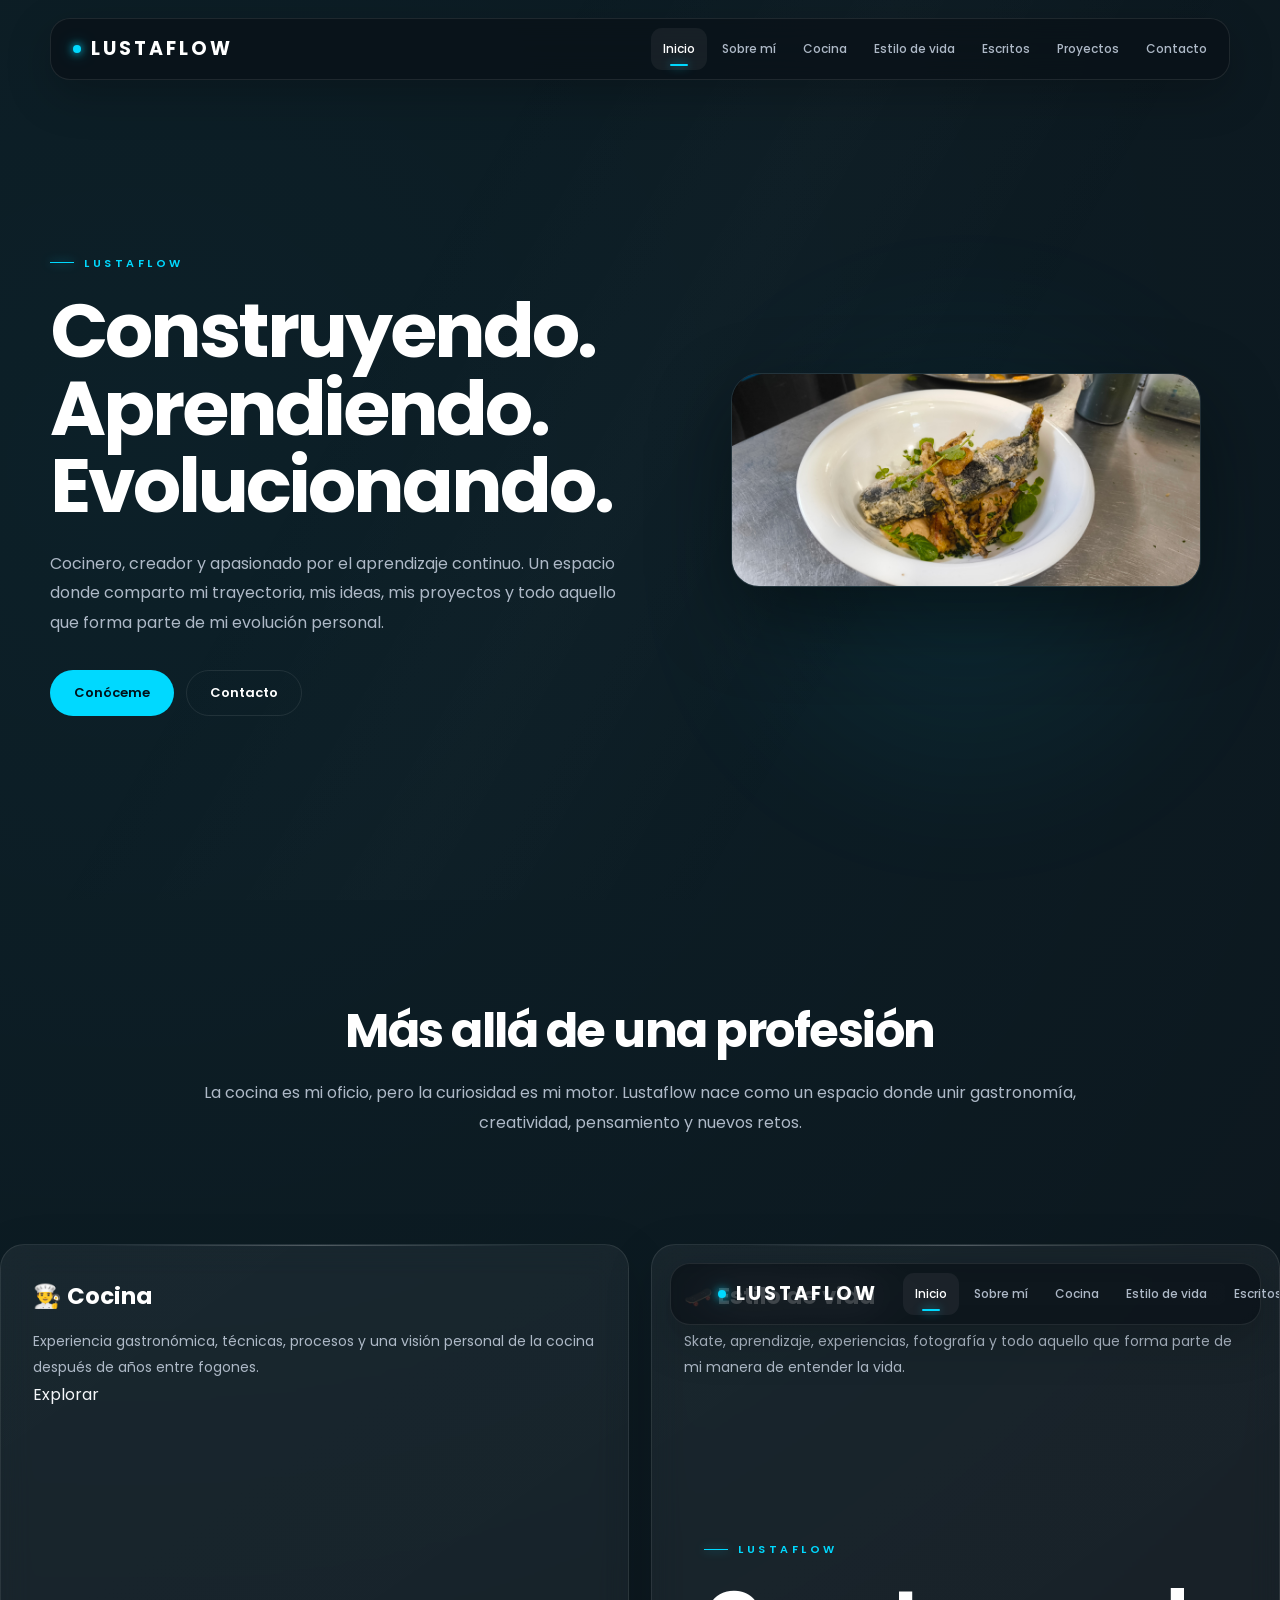
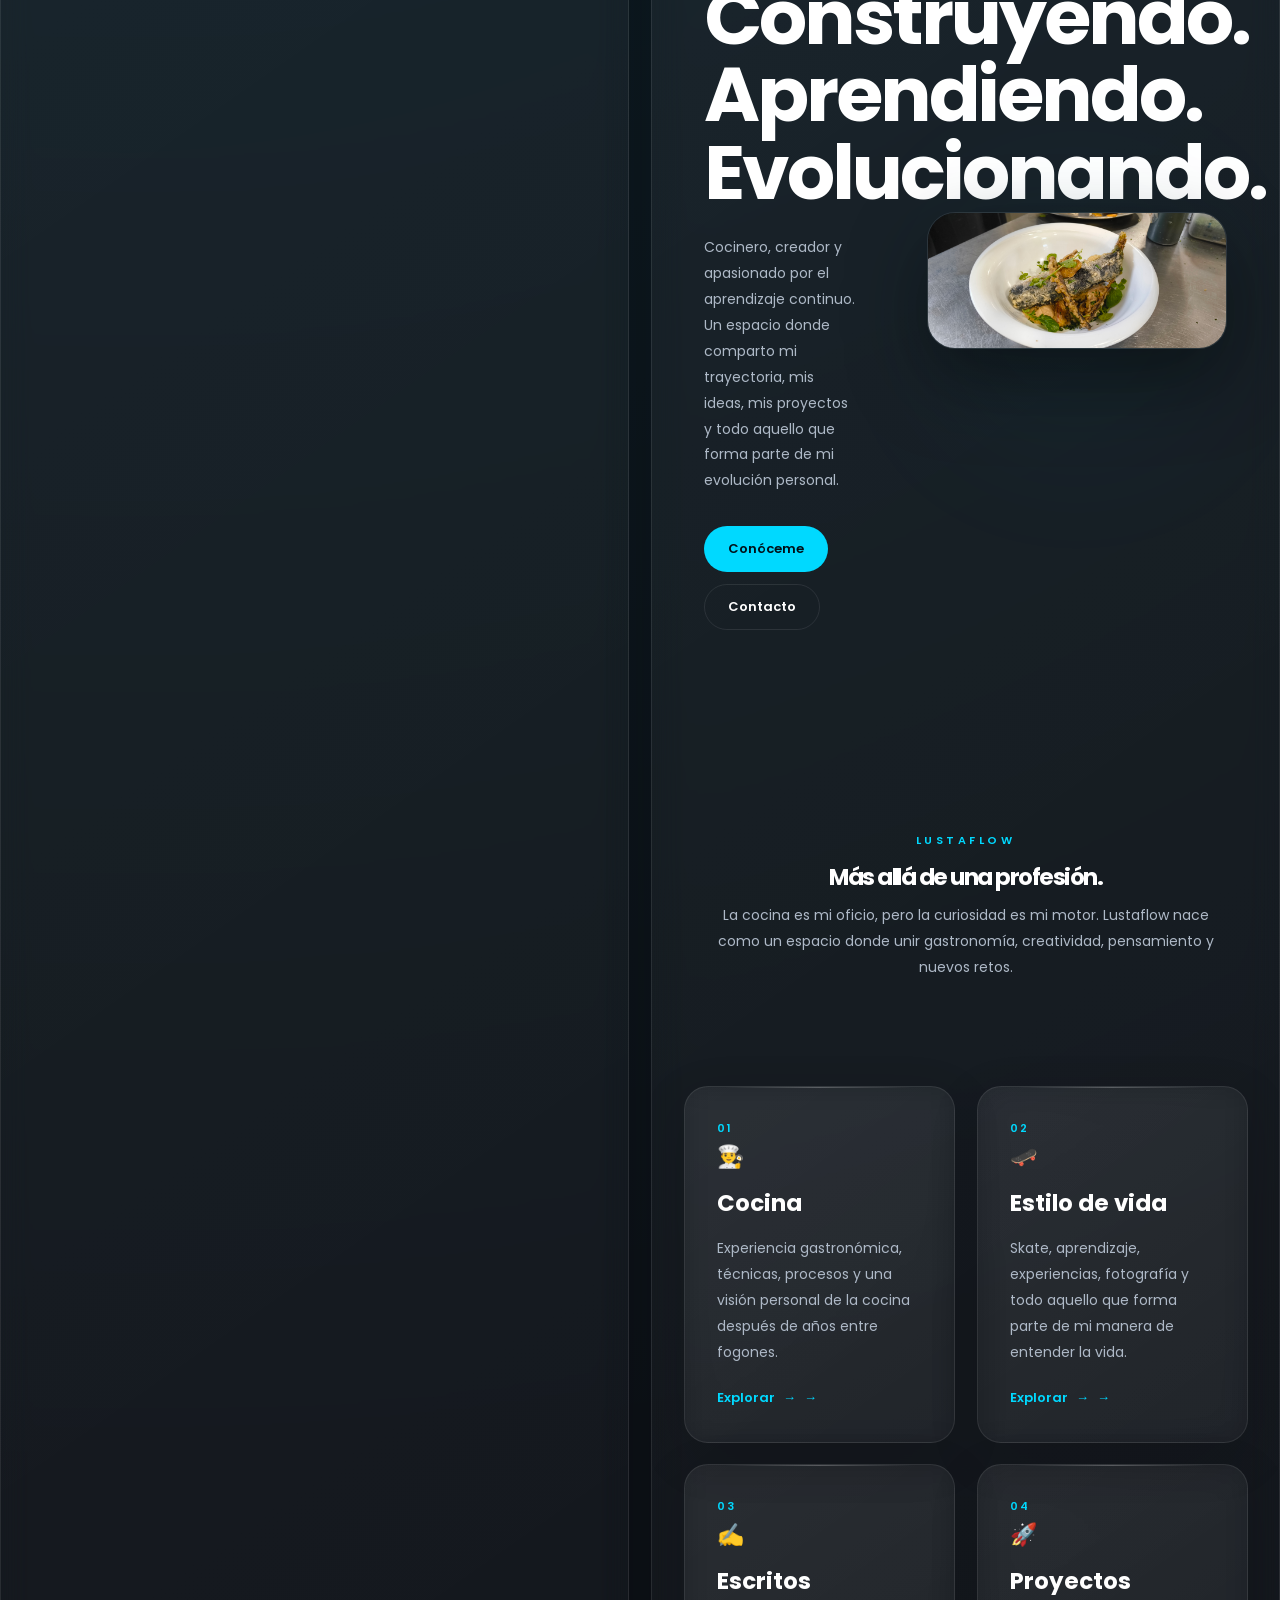
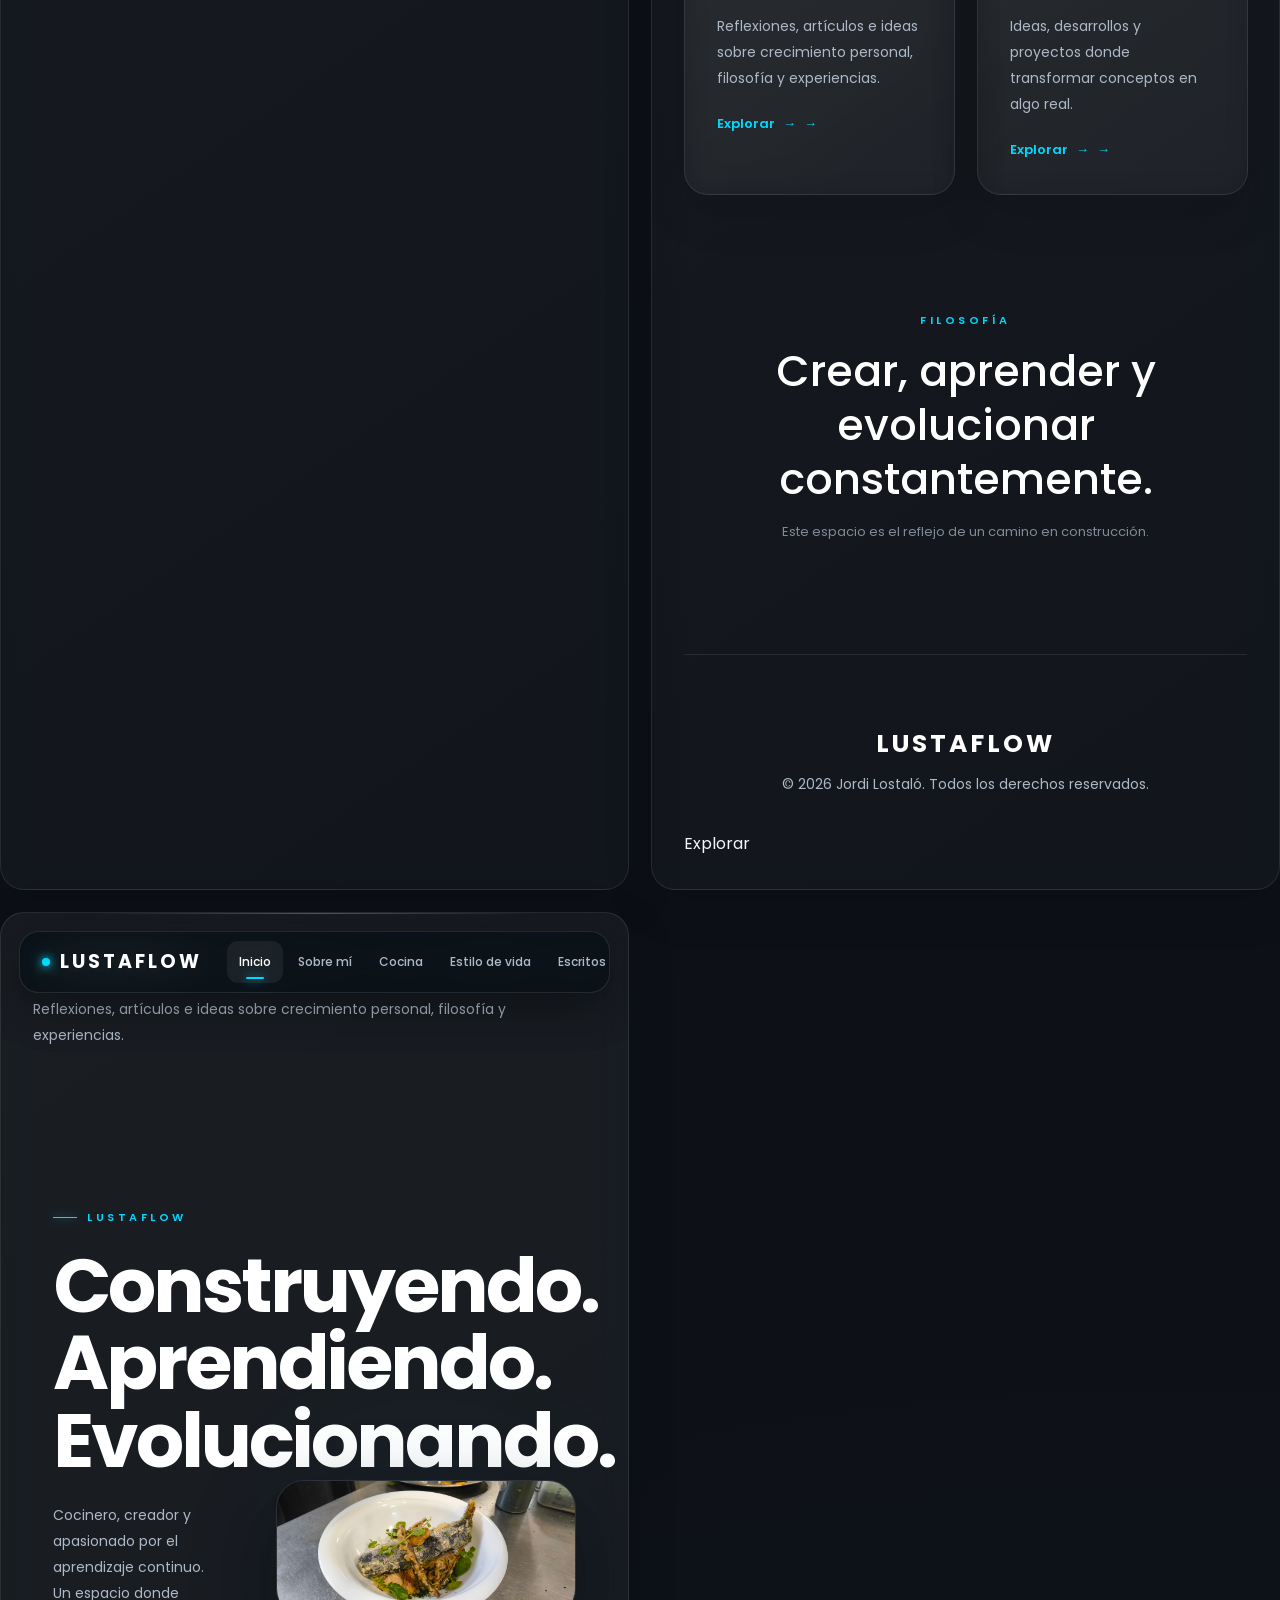
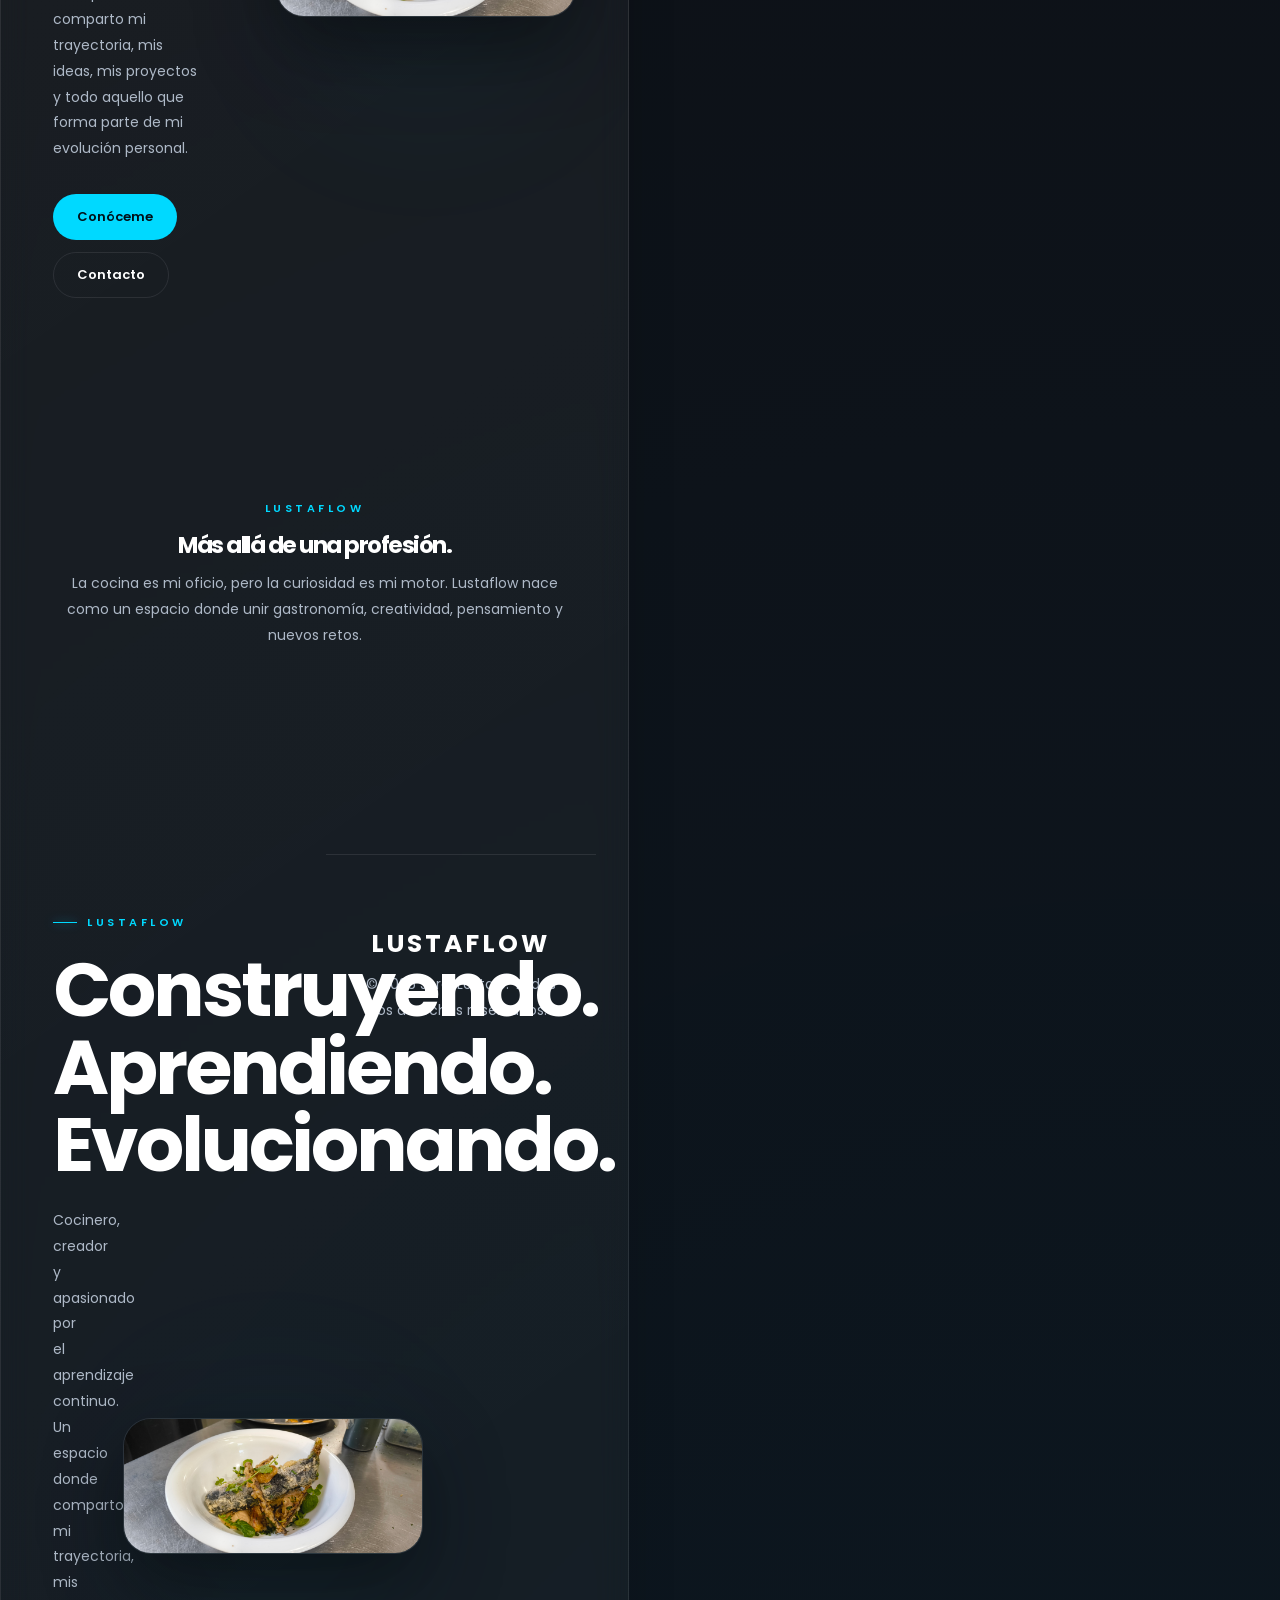
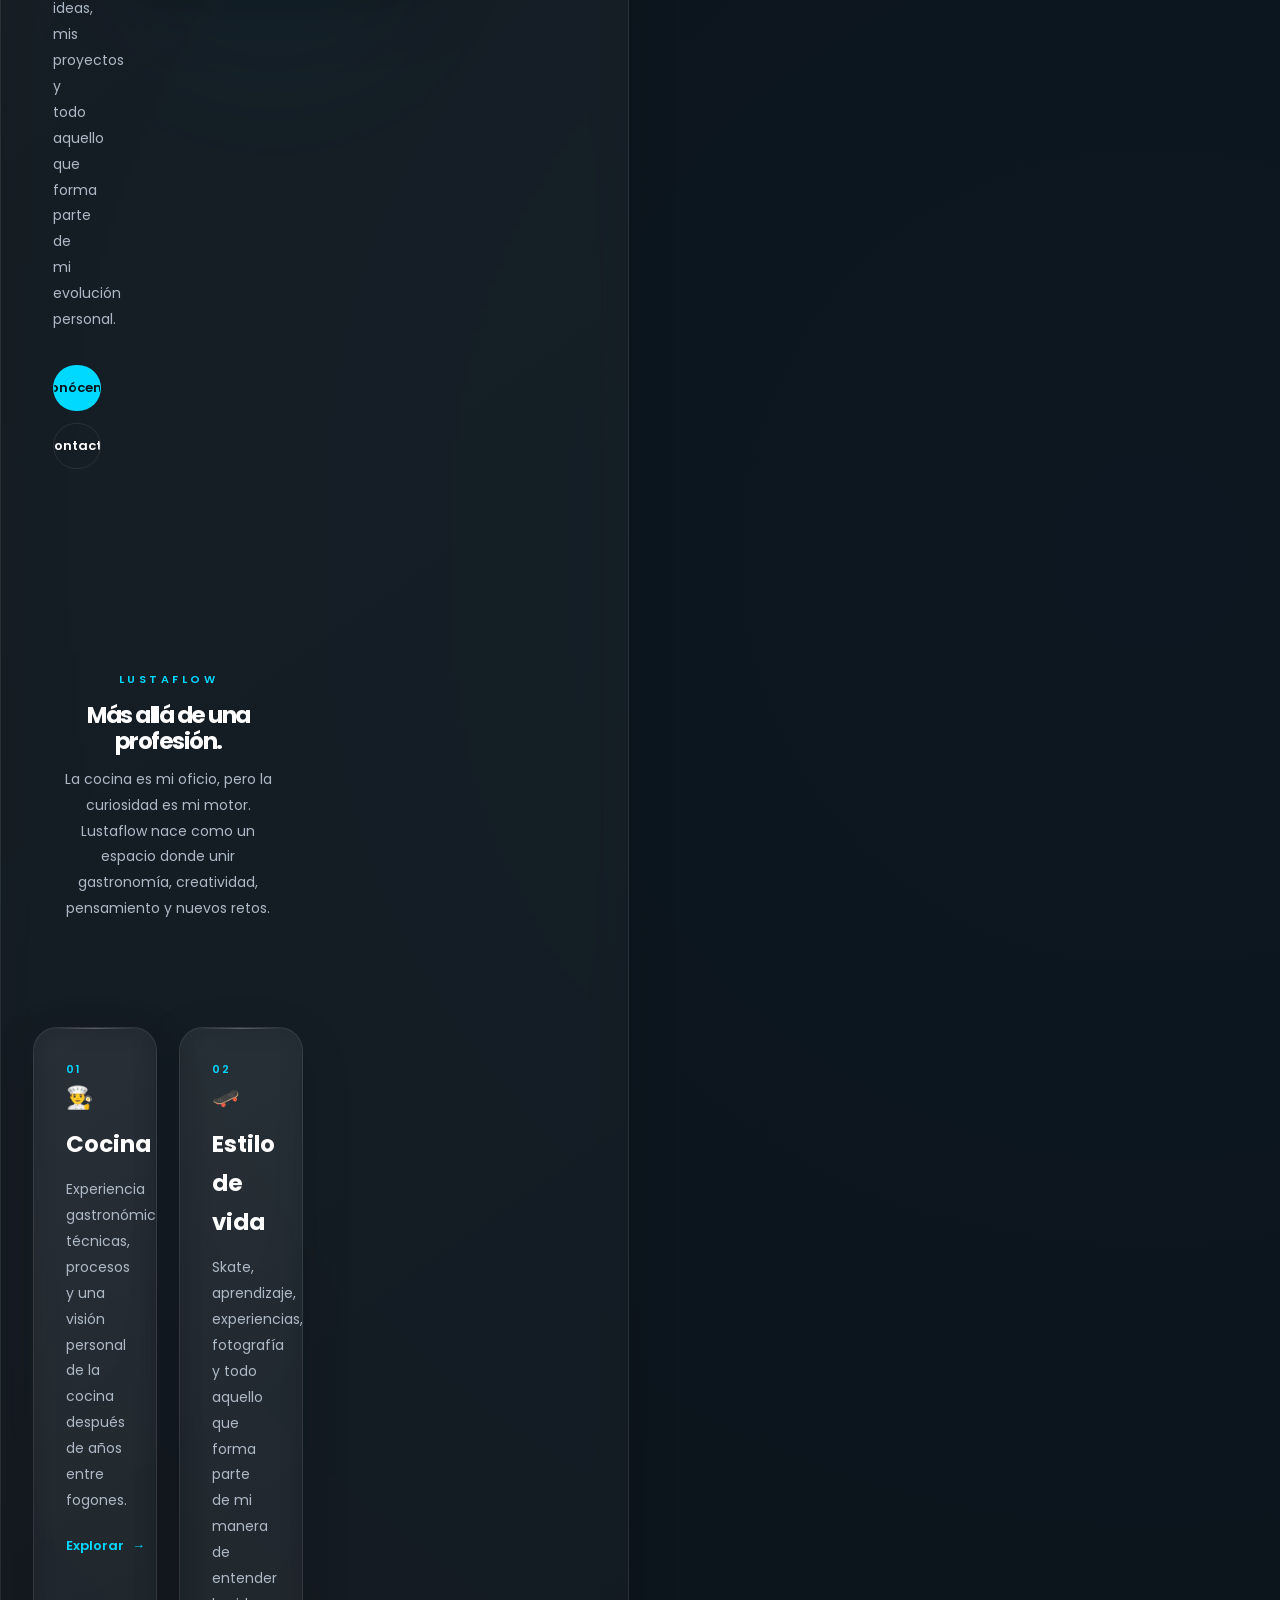
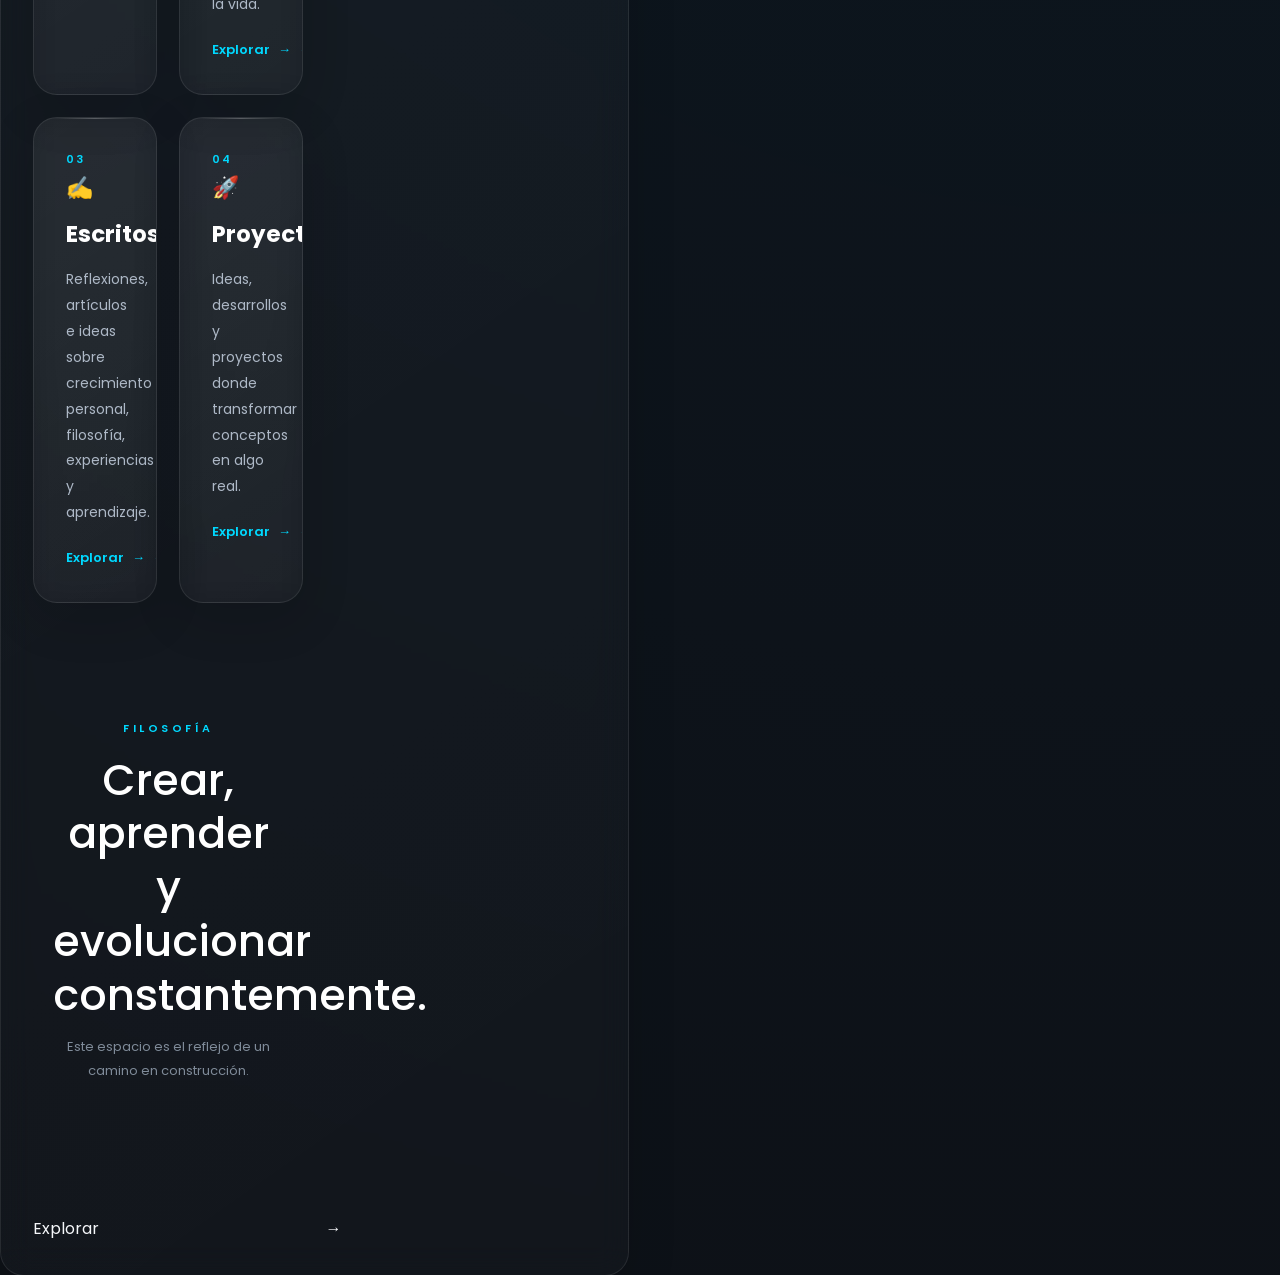
==== commit 693e7340: "Update index.html" ====
--- a/index.html
+++ b/index.html
@@ -1041,18 +1041,268 @@
         class="cards"
         aria-label="Áreas principales de Lustaflow"
     >
-
-
-        <!-- =========================
-             COCINA
-        ========================== -->
+<!DOCTYPE html>
+<html lang="es">
+
+<head>
+
+    <meta charset="UTF-8">
+
+    <meta name="viewport" content="width=device-width, initial-scale=1.0">
+
+    <title>Lustaflow | Jordi Lostaló</title>
+
+    <meta
+        name="description"
+        content="Lustaflow. Cocina, creatividad, estilo de vida, escritos y proyectos de Jordi Lostaló."
+    >
+
+    <meta
+        name="author"
+        content="Jordi Lostaló"
+    >
+
+    <meta
+        name="theme-color"
+        content="#0d1117"
+    >
+
+    <!-- FUENTE -->
+
+    <link rel="preconnect" href="https://fonts.googleapis.com">
+
+    <link
+        rel="preconnect"
+        href="https://fonts.gstatic.com"
+        crossorigin
+    >
+
+    <link
+        href="https://fonts.googleapis.com/css2?family=Poppins:wght@300;400;500;600;700;800&display=swap"
+        rel="stylesheet"
+    >
+
+    <!-- CSS -->
+
+    <link
+        rel="stylesheet"
+        href="css/style.css"
+    >
+
+</head>
+
+
+<body>
+
+
+<!-- =====================================================
+     HEADER
+===================================================== -->
+
+<header class="site-header">
+
+    <nav
+        class="navbar"
+        aria-label="Navegación principal"
+    >
+
+        <a
+            href="index.html"
+            class="logo"
+            aria-label="Lustaflow - Inicio"
+        >
+            LUSTAFLOW
+        </a>
+
+
+        <button
+            class="nav-toggle"
+            type="button"
+            aria-label="Abrir menú"
+            aria-expanded="false"
+            aria-controls="main-menu"
+        >
+
+            <span></span>
+            <span></span>
+            <span></span>
+
+        </button>
+
+
+        <ul
+            id="main-menu"
+            class="nav-menu"
+        >
+
+            <li>
+                <a
+                    href="index.html"
+                    class="active"
+                    aria-current="page"
+                >
+                    Inicio
+                </a>
+            </li>
+
+            <li>
+                <a href="sobre-mi.html">
+                    Sobre mí
+                </a>
+            </li>
+
+            <li>
+                <a href="cocina.html">
+                    Cocina
+                </a>
+            </li>
+
+            <li>
+                <a href="estilo-de-vida.html">
+                    Estilo de vida
+                </a>
+            </li>
+
+            <li>
+                <a href="escritos.html">
+                    Escritos
+                </a>
+            </li>
+
+            <li>
+                <a href="proyectos.html">
+                    Proyectos
+                </a>
+            </li>
+
+            <li>
+                <a href="contacto.html">
+                    Contacto
+                </a>
+            </li>
+
+        </ul>
+
+    </nav>
+
+</header>
+
+
+
+<!-- =====================================================
+     MAIN
+===================================================== -->
+
+<main>
+
+
+    <!-- =================================================
+         HERO
+    ================================================== -->
+
+    <section class="hero">
+
+        <div class="hero-text reveal">
+
+            <span class="subtitle">
+                LUSTAFLOW
+            </span>
+
+
+            <h1>
+                Construyendo.<br>
+                Aprendiendo.<br>
+                <span>Evolucionando.</span>
+            </h1>
+
+
+            <p>
+                Cocinero, creador y apasionado por el aprendizaje
+                continuo. Un espacio donde comparto mi trayectoria,
+                mis ideas, mis proyectos y todo aquello que forma
+                parte de mi evolución personal.
+            </p>
+
+
+            <div class="hero-buttons">
+
+                <a
+                    href="sobre-mi.html"
+                    class="boton"
+                >
+                    Conóceme
+                </a>
+
+
+                <a
+                    href="contacto.html"
+                    class="boton secundario"
+                >
+                    Contacto
+                </a>
+
+            </div>
+
+        </div>
+
+
+        <div class="hero-img reveal">
+
+            <img
+                src="img/IMG_20250426_150523023.jpg"
+                alt="Plato de cocina elaborado por Jordi Lostaló"
+                loading="eager"
+            >
+
+        </div>
+
+    </section>
+
+
+
+    <!-- =================================================
+         INTRO
+    ================================================== -->
+
+    <section class="intro reveal">
+
+        <span class="section-label">
+            LUSTAFLOW
+        </span>
+
+
+        <h2>
+            Más allá de una profesión.
+        </h2>
+
+
+        <p>
+            La cocina es mi oficio, pero la curiosidad es mi motor.
+            Lustaflow nace como un espacio donde unir gastronomía,
+            creatividad, pensamiento y nuevos retos.
+        </p>
+
+    </section>
+
+
+
+    <!-- =================================================
+         ÁREAS PRINCIPALES
+    ================================================== -->
+
+    <section
+        class="cards"
+        aria-label="Áreas principales"
+    >
+
+
+        <!-- COCINA -->
 
         <article class="card reveal">
 
             <div class="card-number">
                 01
             </div>
-
 
             <span
                 class="card-icon"
@@ -1061,25 +1311,204 @@
                 👨‍🍳
             </span>
 
-
             <h2>
                 Cocina
             </h2>
 
-
             <p>
-
                 Experiencia gastronómica, técnicas, procesos
                 y una visión personal de la cocina después
                 de años entre fogones.
-
             </p>
-
 
             <a
                 href="cocina.html"
                 class="card-link"
             >
+                Explorar
+                <span aria-hidden="true">→</span>
+            </a>
+
+        </article>
+
+
+
+        <!-- ESTILO DE VIDA -->
+
+        <article class="card reveal">
+
+            <div class="card-number">
+                02
+            </div>
+
+            <span
+                class="card-icon"
+                aria-hidden="true"
+            >
+                🛹
+            </span>
+
+            <h2>
+                Estilo de vida
+            </h2>
+
+            <p>
+                Skate, aprendizaje, experiencias, fotografía
+                y todo aquello que forma parte de mi manera
+                de entender la vida.
+            </p>
+
+            <a
+                href="estilo-de-vida.html"
+                class="card-link"
+            >
+                Explorar
+                <span aria-hidden="true">→</span>
+            </a>
+
+        </article>
+
+
+
+        <!-- ESCRITOS -->
+
+        <article class="card reveal">
+
+            <div class="card-number">
+                03
+            </div>
+
+            <span
+                class="card-icon"
+                aria-hidden="true"
+            >
+                ✍️
+            </span>
+
+            <h2>
+                Escritos
+            </h2>
+
+            <p>
+                Reflexiones, artículos e ideas sobre crecimiento
+                personal, filosofía, experiencias y aprendizaje.
+            </p>
+
+            <a
+                href="escritos.html"
+                class="card-link"
+            >
+                Explorar
+                <span aria-hidden="true">→</span>
+            </a>
+
+        </article>
+
+
+
+        <!-- PROYECTOS -->
+
+        <article class="card reveal">
+
+            <div class="card-number">
+                04
+            </div>
+
+            <span
+                class="card-icon"
+                aria-hidden="true"
+            >
+                🚀
+            </span>
+
+            <h2>
+                Proyectos
+            </h2>
+
+            <p>
+                Ideas, desarrollos y proyectos donde transformar
+                conceptos en algo real.
+            </p>
+
+            <a
+                href="proyectos.html"
+                class="card-link"
+            >
+                Explorar
+                <span aria-hidden="true">→</span>
+            </a>
+
+        </article>
+
+
+    </section>
+
+
+
+    <!-- =================================================
+         FILOSOFÍA
+    ================================================== -->
+
+    <section class="quote reveal">
+
+        <span class="section-label">
+            FILOSOFÍA
+        </span>
+
+
+        <h2>
+            Crear, aprender y evolucionar constantemente.
+        </h2>
+
+
+        <p>
+            Este espacio es el reflejo de un camino en construcción.
+        </p>
+
+    </section>
+
+
+</main>
+
+
+
+<!-- =====================================================
+     FOOTER
+===================================================== -->
+
+<footer class="site-footer">
+
+    <div class="footer-content">
+
+        <h3>
+            LUSTAFLOW
+        </h3>
+
+        <p>
+            © <span id="year"></span>
+            Jordi Lostaló.
+            Todos los derechos reservados.
+        </p>
+
+    </div>
+
+</footer>
+
+
+
+<!-- =====================================================
+     JAVASCRIPT
+===================================================== -->
+
+<script
+    src="js/main.js"
+    defer
+></script>
+
+
+</body>
+
+</html>
 
                 Explorar
 
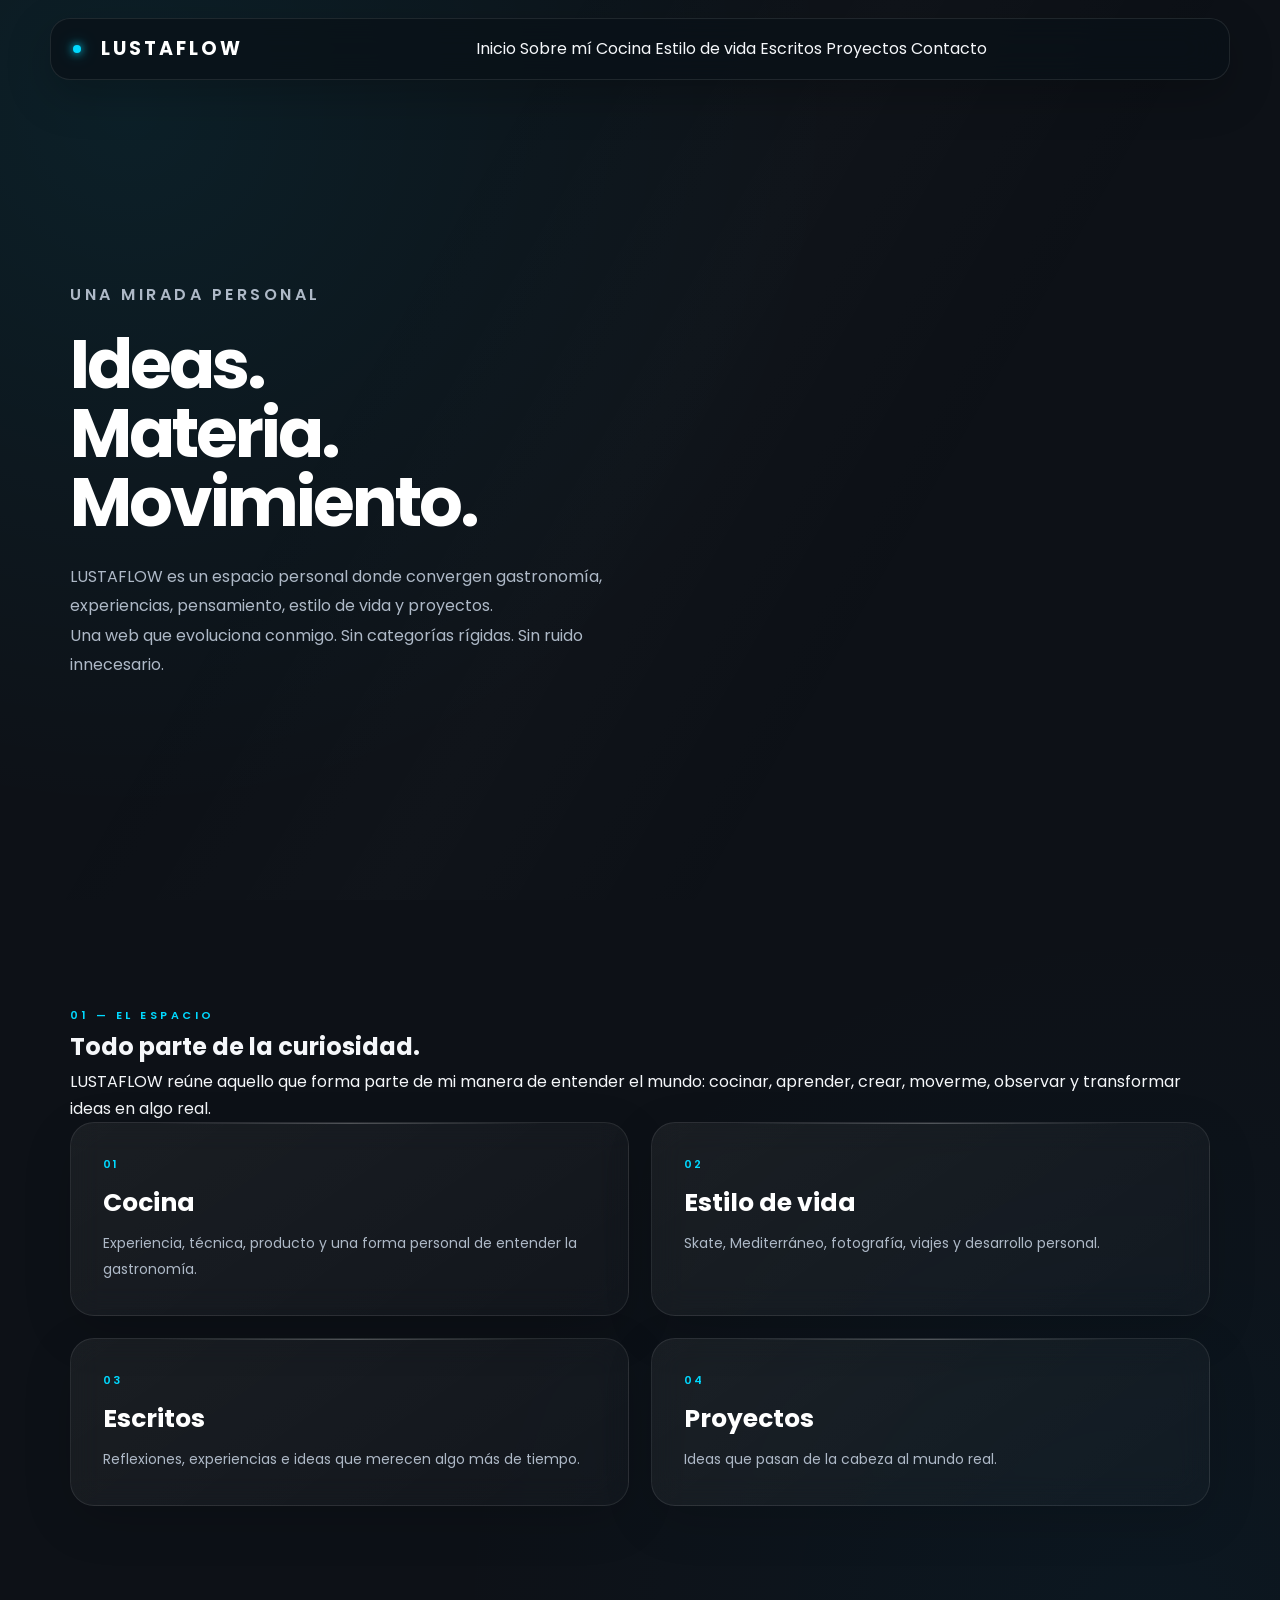
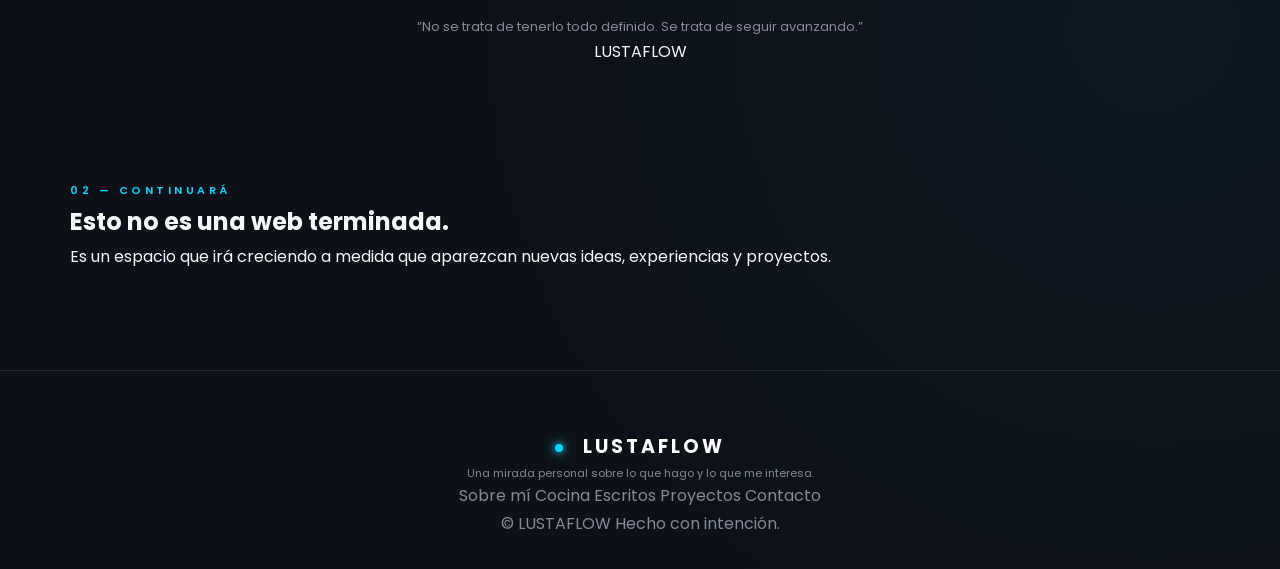
==== commit c6081637: "Update index.html" ====
--- a/index.html
+++ b/index.html
@@ -2,217 +2,6 @@
 <html lang="es">
 
 <head>
-
-    <meta charset="UTF-8">
-    <meta name="viewport" content="width=device-width, initial-scale=1.0">
-
-    <title>Lustaflow | Jordi Lostaló</title>
-
-    <meta name="description" content="Lustaflow. Cocina, creatividad, estilo de vida, escritos y proyectos de Jordi Lostaló.">
-
-    <link rel="stylesheet" href="css/style.css">
-
-    <link rel="preconnect" href="https://fonts.googleapis.com">
-    <link rel="preconnect" href="https://fonts.gstatic.com" crossorigin>
-
-    <link href="https://fonts.googleapis.com/css2?family=Poppins:wght@300;400;500;600;700&display=swap" rel="stylesheet">
-
-</head>
-
-
-<body>
-
-
-<header>
-
-<nav>
-
-<div class="logo">
-    LUSTAFLOW
-</div>
-
-
-<ul>
-
-<li><a href="index.html">Inicio</a></li>
-
-<li><a href="sobre-mi.html">Sobre mí</a></li>
-
-<li><a href="cocina.html">Cocina</a></li>
-
-<li><a href="estilo-de-vida.html">Estilo de vida</a></li>
-
-<li><a href="escritos.html">Escritos</a></li>
-
-<li><a href="proyectos.html">Proyectos</a></li>
-
-<li><a href="contacto.html">Contacto</a></li>
-
-</ul>
-
-
-</nav>
-
-</header>
-
-
-
-<main>
-
-
-
-<!-- HERO -->
-
-<section class="hero">
-
-
-<div class="hero-text">
-
-
-<span class="subtitle">
-LUSTAFLOW
-</span>
-
-
-<h1>
-
-Construyendo.<br>
-Aprendiendo.<br>
-Evolucionando.
-
-</h1>
-
-
-<p>
-
-Cocinero, creador y apasionado por el aprendizaje continuo.
-Un espacio donde comparto mi trayectoria, mis ideas, mis proyectos y todo aquello que forma parte de mi evolución personal.
-
-</p>
-
-
-<div class="hero-buttons">
-
-<a href="sobre-mi.html" class="boton">
-
-Conóceme
-
-</a>
-
-
-<a href="contacto.html" class="boton secundario">
-
-Contacto
-
-</a>
-
-</div>
-
-
-</div>
-
-
-
-<div class="hero-img">
-
-
-<img src="img/IMG_20250426_150523023.jpg" alt="Jordi Lostaló">
-
-
-</div>
-
-
-</section>
-
-
-
-
-
-<!-- SOBRE MI PREVIEW -->
-
-
-<section class="intro">
-
-
-<h2>
-
-Más allá de una profesión
-
-</h2>
-
-
-<p>
-
-La cocina es mi oficio, pero la curiosidad es mi motor.
-Lustaflow nace como un espacio donde unir gastronomía, creatividad, pensamiento y nuevos retos.
-
-</p>
-
-
-</section>
-
-
-
-
-
-
-<!-- AREAS PRINCIPALES -->
-
-
-<section class="cards">
-
-
-
-<div class="card">
-
-
-<h2>
-👨‍🍳 Cocina
-</h2>
-
-
-<p>
-
-Experiencia gastronómica, técnicas, procesos y una visión personal de la cocina después de años entre fogones.
-
-</p>
-
-
-<a href="cocina.html">
-
-Explorar
-
-</a>
-
-
-</div>
-
-
-
-
-
-<div class="card">
-
-
-<h2>
-🛹 Estilo de vida
-</h2>
-
-
-<p>
-
-Skate, aprendizaje, experiencias, fotografía y todo aquello que forma parte de mi manera de entender la vida.
-
-</p>
-
-
-<a href="estilo-de-vida.html">
-
-<!DOCTYPE html>
-<html lang="es">
-
-<head>
-
     <meta charset="UTF-8">
 
     <meta
@@ -220,1310 +9,474 @@
         content="width=device-width, initial-scale=1.0"
     >
 
-    <title>Lustaflow | Jordi Lostaló</title>
-
     <meta
         name="description"
-        content="Lustaflow. Cocina, creatividad, estilo de vida, escritos y proyectos de Jordi Lostaló."
+        content="LUSTAFLOW — gastronomía, estilo de vida, escritos y proyectos personales."
     >
 
-    <meta
-        name="theme-color"
-        content="#0d1117"
-    >
+    <title>LUSTAFLOW — Inicio</title>
 
     <!-- Google Fonts -->
-
     <link rel="preconnect" href="https://fonts.googleapis.com">
+    <link rel="preconnect" href="https://fonts.gstatic.com" crossorigin>
 
     <link
-        rel="preconnect"
-        href="https://fonts.gstatic.com"
-        crossorigin
-    >
-
-    <link
-        href="https://fonts.googleapis.com/css2?family=Poppins:wght@300;400;500;600;700&display=swap"
+        href="https://fonts.googleapis.com/css2?family=Poppins:wght@400;500;600;700&display=swap"
         rel="stylesheet"
     >
 
     <!-- CSS -->
-
-    <link
-        rel="stylesheet"
-        href="css/style.css"
-    >
-
+    <link rel="stylesheet" href="css/style.css">
 </head>
 
 
 <body>
 
-
-<!-- =====================================================
-     HEADER / NAVBAR
-===================================================== -->
-
-<header>
-
-    <nav aria-label="Navegación principal">
-
-
-        <!-- LOGO -->
-
-        <a
-            href="index.html"
-            class="logo"
-            aria-label="Lustaflow - Inicio"
-        >
-            LUSTAFLOW
-        </a>
-
-
-        <!-- BOTÓN MENÚ MÓVIL -->
-
-        <button
-            class="nav-toggle"
-            type="button"
-            aria-label="Abrir menú"
-            aria-expanded="false"
-            aria-controls="main-menu"
-        >
-
-            <span></span>
-            <span></span>
-            <span></span>
-
-        </button>
-
-
-        <!-- NAVEGACIÓN -->
-
-        <ul id="main-menu">
-
-            <li>
+    <!-- =====================================================
+         HEADER
+    ====================================================== -->
+
+    <header class="site-header">
+
+        <div class="container">
+
+            <nav class="navbar">
+
+                <!-- LOGO -->
+
                 <a
                     href="index.html"
-                    class="active"
-                    aria-current="page"
+                    class="logo"
+                    aria-label="LUSTAFLOW — Inicio"
                 >
-                    Inicio
+                    <span class="logo-dot"></span>
+                    LUSTAFLOW
                 </a>
-            </li>
-
-            <li>
-                <a href="sobre-mi.html">
-                    Sobre mí
-                </a>
-            </li>
-
-            <li>
-                <a href="cocina.html">
-                    Cocina
-                </a>
-            </li>
-
-            <li>
-                <a href="estilo-de-vida.html">
-                    Estilo de vida
-                </a>
-            </li>
-
-            <li>
-                <a href="escritos.html">
-                    Escritos
-                </a>
-            </li>
-
-            <li>
-                <a href="proyectos.html">
-                    Proyectos
-                </a>
-            </li>
-
-            <li>
-                <a href="contacto.html">
-                    Contacto
-                </a>
-            </li>
-
-        </ul>
-
-
-    </nav>
-
-</header>
-
-
-
-<!-- =====================================================
-     CONTENIDO PRINCIPAL
-===================================================== -->
-
-<main>
-
-
-    <!-- =================================================
-         HERO
-    ================================================== -->
-
-    <section class="hero">
-
-
-        <!-- TEXTO -->
-
-        <div class="hero-text reveal">
-
-
-            <span class="subtitle">
-                LUSTAFLOW
-            </span>
-
-
-            <h1>
-
-                Construyendo.<br>
-                Aprendiendo.<br>
+
+
+                <!-- DESKTOP NAVIGATION -->
+
+                <div class="nav-links">
+
+                    <a
+                        href="index.html"
+                        class="active"
+                    >
+                        Inicio
+                    </a>
+
+                    <a href="sobre-mi.html">
+                        Sobre mí
+                    </a>
+
+                    <a href="cocina.html">
+                        Cocina
+                    </a>
+
+                    <a href="estilo-de-vida.html">
+                        Estilo de vida
+                    </a>
+
+                    <a href="escritos.html">
+                        Escritos
+                    </a>
+
+                    <a href="proyectos.html">
+                        Proyectos
+                    </a>
+
+                    <a href="contacto.html">
+                        Contacto
+                    </a>
+
+                </div>
+
+
+                <!-- MOBILE MENU BUTTON -->
+
+                <button
+                    class="menu-toggle"
+                    type="button"
+                    aria-label="Abrir menú"
+                    aria-expanded="false"
+                >
+
+                    <span></span>
+                    <span></span>
+
+                </button>
+
+            </nav>
+
+        </div>
+
+    </header>
+
+
+
+    <!-- =====================================================
+         MAIN
+    ====================================================== -->
+
+    <main>
+
+
+        <!-- =================================================
+             HERO
+        ================================================== -->
+
+        <section class="hero">
+
+            <div class="container">
+
+                <div class="hero-content">
+
+
+                    <div class="hero-text">
+
+                        <p class="eyebrow">
+                            Una mirada personal
+                        </p>
+
+
+                        <h1>
+                            Ideas.<br>
+                            Materia.<br>
+                            Movimiento.
+                        </h1>
+
+
+                        <p class="hero-description">
+
+                            LUSTAFLOW es un espacio personal donde
+                            convergen gastronomía, experiencias,
+                            pensamiento, estilo de vida y proyectos.
+
+                        </p>
+
+                    </div>
+
+
+                    <div class="hero-note">
+
+                        <span class="hero-note-line"></span>
+
+                        <p>
+                            Una web que evoluciona conmigo.
+                            Sin categorías rígidas.
+                            Sin ruido innecesario.
+                        </p>
+
+                    </div>
+
+                </div>
+
+            </div>
+
+        </section>
+
+
+
+        <!-- =================================================
+             PRESENTACIÓN
+        ================================================== -->
+
+        <section class="section">
+
+            <div class="container">
+
+                <div class="section-header">
+
+                    <div>
+
+                        <p class="section-label">
+                            01 — El espacio
+                        </p>
+
+                        <h2>
+                            Todo parte de la curiosidad.
+                        </h2>
+
+                    </div>
+
+
+                    <div class="section-intro">
+
+                        <p>
+
+                            LUSTAFLOW reúne aquello que forma parte
+                            de mi manera de entender el mundo:
+                            cocinar, aprender, crear, moverme,
+                            observar y transformar ideas en algo real.
+
+                        </p>
+
+                    </div>
+
+                </div>
+
+
+
+                <!-- ÁREAS PRINCIPALES -->
+
+                <div class="cards">
+
+
+                    <a
+                        href="cocina.html"
+                        class="card"
+                    >
+
+                        <span class="card-number">
+                            01
+                        </span>
+
+                        <div class="card-content">
+
+                            <h3>
+                                Cocina
+                            </h3>
+
+                            <p>
+                                Experiencia, técnica, producto
+                                y una forma personal de entender
+                                la gastronomía.
+                            </p>
+
+                        </div>
+
+                    </a>
+
+
+
+                    <a
+                        href="estilo-de-vida.html"
+                        class="card"
+                    >
+
+                        <span class="card-number">
+                            02
+                        </span>
+
+                        <div class="card-content">
+
+                            <h3>
+                                Estilo de vida
+                            </h3>
+
+                            <p>
+                                Skate, Mediterráneo, fotografía,
+                                viajes y desarrollo personal.
+                            </p>
+
+                        </div>
+
+                    </a>
+
+
+
+                    <a
+                        href="escritos.html"
+                        class="card"
+                    >
+
+                        <span class="card-number">
+                            03
+                        </span>
+
+                        <div class="card-content">
+
+                            <h3>
+                                Escritos
+                            </h3>
+
+                            <p>
+                                Reflexiones, experiencias e ideas
+                                que merecen algo más de tiempo.
+                            </p>
+
+                        </div>
+
+                    </a>
+
+
+
+                    <a
+                        href="proyectos.html"
+                        class="card"
+                    >
+
+                        <span class="card-number">
+                            04
+                        </span>
+
+                        <div class="card-content">
+
+                            <h3>
+                                Proyectos
+                            </h3>
+
+                            <p>
+                                Ideas que pasan de la cabeza
+                                al mundo real.
+                            </p>
+
+                        </div>
+
+                    </a>
+
+                </div>
+
+            </div>
+
+        </section>
+
+
+
+        <!-- =================================================
+             FILOSOFÍA
+        ================================================== -->
+
+        <section class="section section-philosophy">
+
+            <div class="container">
+
+                <div class="quote">
+
+                    <p>
+                        “No se trata de tenerlo todo definido.
+                        Se trata de seguir avanzando.”
+                    </p>
+
+                    <span>
+                        LUSTAFLOW
+                    </span>
+
+                </div>
+
+            </div>
+
+        </section>
+
+
+
+        <!-- =================================================
+             CIERRE
+        ================================================== -->
+
+        <section class="section section-closing">
+
+            <div class="container">
+
+                <div class="closing-content">
+
+                    <p class="section-label">
+                        02 — Continuará
+                    </p>
+
+                    <h2>
+                        Esto no es una web terminada.
+                    </h2>
+
+                    <p>
+
+                        Es un espacio que irá creciendo
+                        a medida que aparezcan nuevas ideas,
+                        experiencias y proyectos.
+
+                    </p>
+
+                </div>
+
+            </div>
+
+        </section>
+
+
+    </main>
+
+
+
+    <!-- =====================================================
+         FOOTER
+    ====================================================== -->
+
+    <footer class="site-footer">
+
+        <div class="container">
+
+            <div class="footer-content">
+
+
+                <div class="footer-brand">
+
+                    <a
+                        href="index.html"
+                        class="logo"
+                    >
+                        <span class="logo-dot"></span>
+                        LUSTAFLOW
+                    </a>
+
+                    <p>
+                        Una mirada personal sobre
+                        lo que hago y lo que me interesa.
+                    </p>
+
+                </div>
+
+
+                <div class="footer-navigation">
+
+                    <a href="sobre-mi.html">
+                        Sobre mí
+                    </a>
+
+                    <a href="cocina.html">
+                        Cocina
+                    </a>
+
+                    <a href="escritos.html">
+                        Escritos
+                    </a>
+
+                    <a href="proyectos.html">
+                        Proyectos
+                    </a>
+
+                    <a href="contacto.html">
+                        Contacto
+                    </a>
+
+                </div>
+
+            </div>
+
+
+            <div class="footer-bottom">
 
                 <span>
-                    Evolucionando.
+                    © <span id="current-year"></span> LUSTAFLOW
                 </span>
 
-            </h1>
-
-
-            <p>
-
-                Cocinero, creador y apasionado por el aprendizaje
-                continuo. Un espacio donde comparto mi trayectoria,
-                mis ideas, mis proyectos y todo aquello que forma
-                parte de mi evolución personal.
-
-            </p>
-
-
-            <!-- BOTONES -->
-
-            <div class="hero-buttons">
-
-
-                <a
-                    href="sobre-mi.html"
-                    class="boton"
-                >
-                    Conóceme
-                </a>
-
-
-                <a
-                    href="contacto.html"
-                    class="boton secundario"
-                >
-                    Contacto
-                </a>
-
-
-            </div>
-
+                <span>
+                    Hecho con intención.
+                </span>
+
+            </div>
 
         </div>
 
-
-
-        <!-- IMAGEN -->
-
-        <div class="hero-img reveal">
-
-            <img
-                src="img/IMG_20250426_150523023.jpg"
-                alt="Plato de cocina elaborado por Jordi Lostaló"
-                loading="eager"
-            >
-
-        </div>
-
-
-    </section>
-
-
-
-    <!-- =================================================
-         INTRODUCCIÓN
-    ================================================== -->
-
-    <section class="intro reveal">
-
-
-        <span class="section-label">
-            LUSTAFLOW
-        </span>
-
-
-        <h2>
-            Más allá de una profesión.
-        </h2>
-
-
-        <p>
-
-            La cocina es mi oficio, pero la curiosidad es mi motor.
-            Lustaflow nace como un espacio donde unir gastronomía,
-            creatividad, pensamiento y nuevos retos.
-
-        </p>
-
-
-    </section>
-
-
-
-    <!-- =================================================
-         ÁREAS PRINCIPALES
-    ================================================== -->
-
-    <section
-        class="cards"
-        aria-label="Áreas principales de Lustaflow"
-    >
-
-
-        <!-- COCINA -->
-
-        <article class="card reveal">
-
-
-            <div class="card-number">
-                01
-            </div>
-
-
-            <span class="card-icon">
-                👨‍🍳
-            </span>
-
-
-            <h2>
-                Cocina
-            </h2>
-
-
-            <p>
-
-                Experiencia gastronómica, técnicas, procesos y una
-                visión personal de la cocina después de años entre
-                fogones.
-
-            </p>
-
-
-            <a
-                href="cocina.html"
-                class="card-link"
-            >
-                Explorar
-                <span aria-hidden="true">→</span>
-            </a>
-
-
-        </article>
-
-
-
-        <!-- ESTILO DE VIDA -->
-
-        <article class="card reveal">
-
-
-            <div class="card-number">
-                02
-            </div>
-
-
-            <span class="card-icon">
-                🛹
-            </span>
-
-
-            <h2>
-                Estilo de vida
-            </h2>
-
-
-            <p>
-
-                Skate, aprendizaje, experiencias, fotografía y todo
-                aquello que forma parte de mi manera de entender la
-                vida.
-
-            </p>
-
-
-            <a
-                href="estilo-de-vida.html"
-                class="card-link"
-            >
-                Explorar
-                <span aria-hidden="true">→</span>
-            </a>
-
-
-        </article>
-
-
-
-        <!-- ESCRITOS -->
-
-        <article class="card reveal">
-
-
-            <div class="card-number">
-                03
-            </div>
-
-
-            <span class="card-icon">
-                ✍️
-            </span>
-
-
-            <h2>
-                Escritos
-            </h2>
-
-
-            <p>
-
-                Reflexiones, artículos e ideas sobre crecimiento
-                personal, filosofía y experiencias.
-
-            </p>
-
-
-            <a
-                href="escritos.html"
-                class="card-link"
-            >
-                Explorar
-                <span aria-hidden="true">→</span>
-            </a>
-
-
-        </article>
-
-
-
-        <!-- PROYECTOS -->
-
-        <article class="card reveal">
-
-
-            <div class="card-number">
-                04
-            </div>
-
-
-            <span class="card-icon">
-                🚀
-            </span>
-
-
-            <h2>
-                Proyectos
-            </h2>
-
-
-            <p>
-
-                Ideas, desarrollos y proyectos donde transformar
-                conceptos en algo real.
-
-            </p>
-
-
-            <a
-                href="proyectos.html"
-                class="card-link"
-            >
-                Explorar
-                <span aria-hidden="true">→</span>
-            </a>
-
-
-        </article>
-
-
-    </section>
-
-
-
-    <!-- =================================================
-         FRASE FINAL
-    ================================================== -->
-
-    <section class="quote reveal">
-
-
-        <span class="section-label">
-            FILOSOFÍA
-        </span>
-
-
-        <h2>
-            Crear, aprender y evolucionar constantemente.
-        </h2>
-
-
-        <p>
-
-            Este espacio es el reflejo de un camino en construcción.
-
-        </p>
-
-
-    </section>
-
-
-</main>
-
-
-
-<!-- =====================================================
-     FOOTER
-===================================================== -->
-
-<footer>
-
-
-    <div class="footer-content">
-
-
-        <h3>
-            LUSTAFLOW
-        </h3>
-
-
-        <p>
-            © 2026 Jordi Lostaló. Todos los derechos reservados.
-        </p>
-
-
-    </div>
-
-
-</footer>
-
-
-
-<!-- =====================================================
-     JAVASCRIPT
-===================================================== -->
-
-<script src="js/main.js"></script>
-
+    </footer>
+
+
+
+    <!-- =====================================================
+         JAVASCRIPT
+    ====================================================== -->
+
+    <script src="js/main.js"></script>
 
 </body>
 
 </html>
-Explorar
-
-</a>
-
-
-</div>
-
-
-
-
-
-
-<div class="card">
-
-
-<h2>
-✍️ Escritos
-</h2>
-
-
-<p>
-
-Reflexiones, artículos e ideas sobre crecimiento personal, filosofía y experiencias.
-
-</p>
-<!DOCTYPE html>
-<html lang="es">
-
-<head>
-
-    <meta charset="UTF-8">
-
-    <meta
-        name="viewport"
-        content="width=device-width, initial-scale=1.0"
-    >
-
-    <title>Lustaflow | Jordi Lostaló</title>
-
-    <meta
-        name="description"
-        content="Lustaflow. Cocina, creatividad, estilo de vida, escritos y proyectos de Jordi Lostaló."
-    >
-
-    <meta
-        name="theme-color"
-        content="#0d1117"
-    >
-
-    <meta
-        name="author"
-        content="Jordi Lostaló"
-    >
-
-    <!-- ==================================================
-         GOOGLE FONTS
-    =================================================== -->
-
-    <link rel="preconnect" href="https://fonts.googleapis.com">
-
-    <link
-        rel="preconnect"
-        href="https://fonts.gstatic.com"
-        crossorigin
-    >
-
-    <link
-        href="https://fonts.googleapis.com/css2?family=Poppins:wght@300;400;500;600;700;800&display=swap"
-        rel="stylesheet"
-    >
-
-
-    <!-- ==================================================
-         CSS
-    =================================================== -->
-
-    <link
-        rel="stylesheet"
-        href="css/style.css"
-    >
-
-</head>
-
-
-<body>
-
-
-<!-- =====================================================
-     HEADER / NAVBAR
-===================================================== -->
-
-<header class="site-header">
-
-    <nav
-        class="navbar"
-        aria-label="Navegación principal"
-    >
-
-
-        <!-- LOGO -->
-
-        <a
-            href="index.html"
-            class="logo"
-            aria-label="Lustaflow - Inicio"
-        >
-            LUSTAFLOW
-        </a>
-
-
-        <!-- BOTÓN MENÚ MÓVIL -->
-
-        <button
-            class="nav-toggle"
-            type="button"
-            aria-label="Abrir menú"
-            aria-expanded="false"
-            aria-controls="main-menu"
-        >
-
-            <span></span>
-            <span></span>
-            <span></span>
-
-        </button>
-
-
-        <!-- MENÚ -->
-
-        <ul
-            id="main-menu"
-            class="nav-menu"
-        >
-
-            <li>
-                <a
-                    href="index.html"
-                    class="active"
-                    aria-current="page"
-                >
-                    Inicio
-                </a>
-            </li>
-
-            <li>
-                <a href="sobre-mi.html">
-                    Sobre mí
-                </a>
-            </li>
-
-            <li>
-                <a href="cocina.html">
-                    Cocina
-                </a>
-            </li>
-
-            <li>
-                <a href="estilo-de-vida.html">
-                    Estilo de vida
-                </a>
-            </li>
-
-            <li>
-                <a href="escritos.html">
-                    Escritos
-                </a>
-            </li>
-
-            <li>
-                <a href="proyectos.html">
-                    Proyectos
-                </a>
-            </li>
-
-            <li>
-                <a href="contacto.html">
-                    Contacto
-                </a>
-            </li>
-
-        </ul>
-
-    </nav>
-
-</header>
-
-
-
-<!-- =====================================================
-     CONTENIDO PRINCIPAL
-===================================================== -->
-
-<main>
-
-
-    <!-- =================================================
-         HERO
-    ================================================== -->
-
-    <section class="hero">
-
-
-        <!-- TEXTO HERO -->
-
-        <div class="hero-text reveal">
-
-
-            <span class="subtitle">
-                LUSTAFLOW
-            </span>
-
-
-            <h1>
-
-                Construyendo.<br>
-                Aprendiendo.<br>
-
-                <span>
-                    Evolucionando.
-                </span>
-
-            </h1>
-
-
-            <p>
-
-                Cocinero, creador y apasionado por el aprendizaje
-                continuo. Un espacio donde comparto mi trayectoria,
-                mis ideas, mis proyectos y todo aquello que forma
-                parte de mi evolución personal.
-
-            </p>
-
-
-            <!-- BOTONES -->
-
-            <div class="hero-buttons">
-
-
-                <a
-                    href="sobre-mi.html"
-                    class="boton"
-                >
-                    Conóceme
-                </a>
-
-
-                <a
-                    href="contacto.html"
-                    class="boton secundario"
-                >
-                    Contacto
-                </a>
-
-
-            </div>
-
-
-        </div>
-
-
-
-        <!-- IMAGEN HERO -->
-
-        <div class="hero-img reveal">
-
-            <img
-                src="img/IMG_20250426_150523023.jpg"
-                alt="Plato de cocina elaborado por Jordi Lostaló"
-                loading="eager"
-            >
-
-        </div>
-
-
-    </section>
-
-
-
-    <!-- =================================================
-         INTRODUCCIÓN
-    ================================================== -->
-
-    <section class="intro reveal">
-
-
-        <span class="section-label">
-            LUSTAFLOW
-        </span>
-
-
-        <h2>
-            Más allá de una profesión.
-        </h2>
-
-
-        <p>
-
-            La cocina es mi oficio, pero la curiosidad es mi motor.
-            Lustaflow nace como un espacio donde unir gastronomía,
-            creatividad, pensamiento y nuevos retos.
-
-        </p>
-
-
-    </section>
-
-
-
-    <!-- =================================================
-         ÁREAS PRINCIPALES
-    ================================================== -->
-
-    <section
-        class="cards"
-        aria-label="Áreas principales de Lustaflow"
-    >
-<!DOCTYPE html>
-<html lang="es">
-
-<head>
-
-    <meta charset="UTF-8">
-
-    <meta name="viewport" content="width=device-width, initial-scale=1.0">
-
-    <title>Lustaflow | Jordi Lostaló</title>
-
-    <meta
-        name="description"
-        content="Lustaflow. Cocina, creatividad, estilo de vida, escritos y proyectos de Jordi Lostaló."
-    >
-
-    <meta
-        name="author"
-        content="Jordi Lostaló"
-    >
-
-    <meta
-        name="theme-color"
-        content="#0d1117"
-    >
-
-    <!-- FUENTE -->
-
-    <link rel="preconnect" href="https://fonts.googleapis.com">
-
-    <link
-        rel="preconnect"
-        href="https://fonts.gstatic.com"
-        crossorigin
-    >
-
-    <link
-        href="https://fonts.googleapis.com/css2?family=Poppins:wght@300;400;500;600;700;800&display=swap"
-        rel="stylesheet"
-    >
-
-    <!-- CSS -->
-
-    <link
-        rel="stylesheet"
-        href="css/style.css"
-    >
-
-</head>
-
-
-<body>
-
-
-<!-- =====================================================
-     HEADER
-===================================================== -->
-
-<header class="site-header">
-
-    <nav
-        class="navbar"
-        aria-label="Navegación principal"
-    >
-
-        <a
-            href="index.html"
-            class="logo"
-            aria-label="Lustaflow - Inicio"
-        >
-            LUSTAFLOW
-        </a>
-
-
-        <button
-            class="nav-toggle"
-            type="button"
-            aria-label="Abrir menú"
-            aria-expanded="false"
-            aria-controls="main-menu"
-        >
-
-            <span></span>
-            <span></span>
-            <span></span>
-
-        </button>
-
-
-        <ul
-            id="main-menu"
-            class="nav-menu"
-        >
-
-            <li>
-                <a
-                    href="index.html"
-                    class="active"
-                    aria-current="page"
-                >
-                    Inicio
-                </a>
-            </li>
-
-            <li>
-                <a href="sobre-mi.html">
-                    Sobre mí
-                </a>
-            </li>
-
-            <li>
-                <a href="cocina.html">
-                    Cocina
-                </a>
-            </li>
-
-            <li>
-                <a href="estilo-de-vida.html">
-                    Estilo de vida
-                </a>
-            </li>
-
-            <li>
-                <a href="escritos.html">
-                    Escritos
-                </a>
-            </li>
-
-            <li>
-                <a href="proyectos.html">
-                    Proyectos
-                </a>
-            </li>
-
-            <li>
-                <a href="contacto.html">
-                    Contacto
-                </a>
-            </li>
-
-        </ul>
-
-    </nav>
-
-</header>
-
-
-
-<!-- =====================================================
-     MAIN
-===================================================== -->
-
-<main>
-
-
-    <!-- =================================================
-         HERO
-    ================================================== -->
-
-    <section class="hero">
-
-        <div class="hero-text reveal">
-
-            <span class="subtitle">
-                LUSTAFLOW
-            </span>
-
-
-            <h1>
-                Construyendo.<br>
-                Aprendiendo.<br>
-                <span>Evolucionando.</span>
-            </h1>
-
-
-            <p>
-                Cocinero, creador y apasionado por el aprendizaje
-                continuo. Un espacio donde comparto mi trayectoria,
-                mis ideas, mis proyectos y todo aquello que forma
-                parte de mi evolución personal.
-            </p>
-
-
-            <div class="hero-buttons">
-
-                <a
-                    href="sobre-mi.html"
-                    class="boton"
-                >
-                    Conóceme
-                </a>
-
-
-                <a
-                    href="contacto.html"
-                    class="boton secundario"
-                >
-                    Contacto
-                </a>
-
-            </div>
-
-        </div>
-
-
-        <div class="hero-img reveal">
-
-            <img
-                src="img/IMG_20250426_150523023.jpg"
-                alt="Plato de cocina elaborado por Jordi Lostaló"
-                loading="eager"
-            >
-
-        </div>
-
-    </section>
-
-
-
-    <!-- =================================================
-         INTRO
-    ================================================== -->
-
-    <section class="intro reveal">
-
-        <span class="section-label">
-            LUSTAFLOW
-        </span>
-
-
-        <h2>
-            Más allá de una profesión.
-        </h2>
-
-
-        <p>
-            La cocina es mi oficio, pero la curiosidad es mi motor.
-            Lustaflow nace como un espacio donde unir gastronomía,
-            creatividad, pensamiento y nuevos retos.
-        </p>
-
-    </section>
-
-
-
-    <!-- =================================================
-         ÁREAS PRINCIPALES
-    ================================================== -->
-
-    <section
-        class="cards"
-        aria-label="Áreas principales"
-    >
-
-
-        <!-- COCINA -->
-
-        <article class="card reveal">
-
-            <div class="card-number">
-                01
-            </div>
-
-            <span
-                class="card-icon"
-                aria-hidden="true"
-            >
-                👨‍🍳
-            </span>
-
-            <h2>
-                Cocina
-            </h2>
-
-            <p>
-                Experiencia gastronómica, técnicas, procesos
-                y una visión personal de la cocina después
-                de años entre fogones.
-            </p>
-
-            <a
-                href="cocina.html"
-                class="card-link"
-            >
-                Explorar
-                <span aria-hidden="true">→</span>
-            </a>
-
-        </article>
-
-
-
-        <!-- ESTILO DE VIDA -->
-
-        <article class="card reveal">
-
-            <div class="card-number">
-                02
-            </div>
-
-            <span
-                class="card-icon"
-                aria-hidden="true"
-            >
-                🛹
-            </span>
-
-            <h2>
-                Estilo de vida
-            </h2>
-
-            <p>
-                Skate, aprendizaje, experiencias, fotografía
-                y todo aquello que forma parte de mi manera
-                de entender la vida.
-            </p>
-
-            <a
-                href="estilo-de-vida.html"
-                class="card-link"
-            >
-                Explorar
-                <span aria-hidden="true">→</span>
-            </a>
-
-        </article>
-
-
-
-        <!-- ESCRITOS -->
-
-        <article class="card reveal">
-
-            <div class="card-number">
-                03
-            </div>
-
-            <span
-                class="card-icon"
-                aria-hidden="true"
-            >
-                ✍️
-            </span>
-
-            <h2>
-                Escritos
-            </h2>
-
-            <p>
-                Reflexiones, artículos e ideas sobre crecimiento
-                personal, filosofía, experiencias y aprendizaje.
-            </p>
-
-            <a
-                href="escritos.html"
-                class="card-link"
-            >
-                Explorar
-                <span aria-hidden="true">→</span>
-            </a>
-
-        </article>
-
-
-
-        <!-- PROYECTOS -->
-
-        <article class="card reveal">
-
-            <div class="card-number">
-                04
-            </div>
-
-            <span
-                class="card-icon"
-                aria-hidden="true"
-            >
-                🚀
-            </span>
-
-            <h2>
-                Proyectos
-            </h2>
-
-            <p>
-                Ideas, desarrollos y proyectos donde transformar
-                conceptos en algo real.
-            </p>
-
-            <a
-                href="proyectos.html"
-                class="card-link"
-            >
-                Explorar
-                <span aria-hidden="true">→</span>
-            </a>
-
-        </article>
-
-
-    </section>
-
-
-
-    <!-- =================================================
-         FILOSOFÍA
-    ================================================== -->
-
-    <section class="quote reveal">
-
-        <span class="section-label">
-            FILOSOFÍA
-        </span>
-
-
-        <h2>
-            Crear, aprender y evolucionar constantemente.
-        </h2>
-
-
-        <p>
-            Este espacio es el reflejo de un camino en construcción.
-        </p>
-
-    </section>
-
-
-</main>
-
-
-
-<!-- =====================================================
-     FOOTER
-===================================================== -->
-
-<footer class="site-footer">
-
-    <div class="footer-content">
-
-        <h3>
-            LUSTAFLOW
-        </h3>
-
-        <p>
-            © <span id="year"></span>
-            Jordi Lostaló.
-            Todos los derechos reservados.
-        </p>
-
-    </div>
-
-</footer>
-
-
-
-<!-- =====================================================
-     JAVASCRIPT
-===================================================== -->
-
-<script
-    src="js/main.js"
-    defer
-></script>
-
-
-</body>
-
-</html>
-
-                Explorar
-
-                <span aria-hidden="true">
-                    →
-                </span>
-
-            </a>
-
-        </article>
-
-
-
-        <!-- =========================
-             ESTILO DE VIDA
-        ========================== -->
-
-        <article class="card
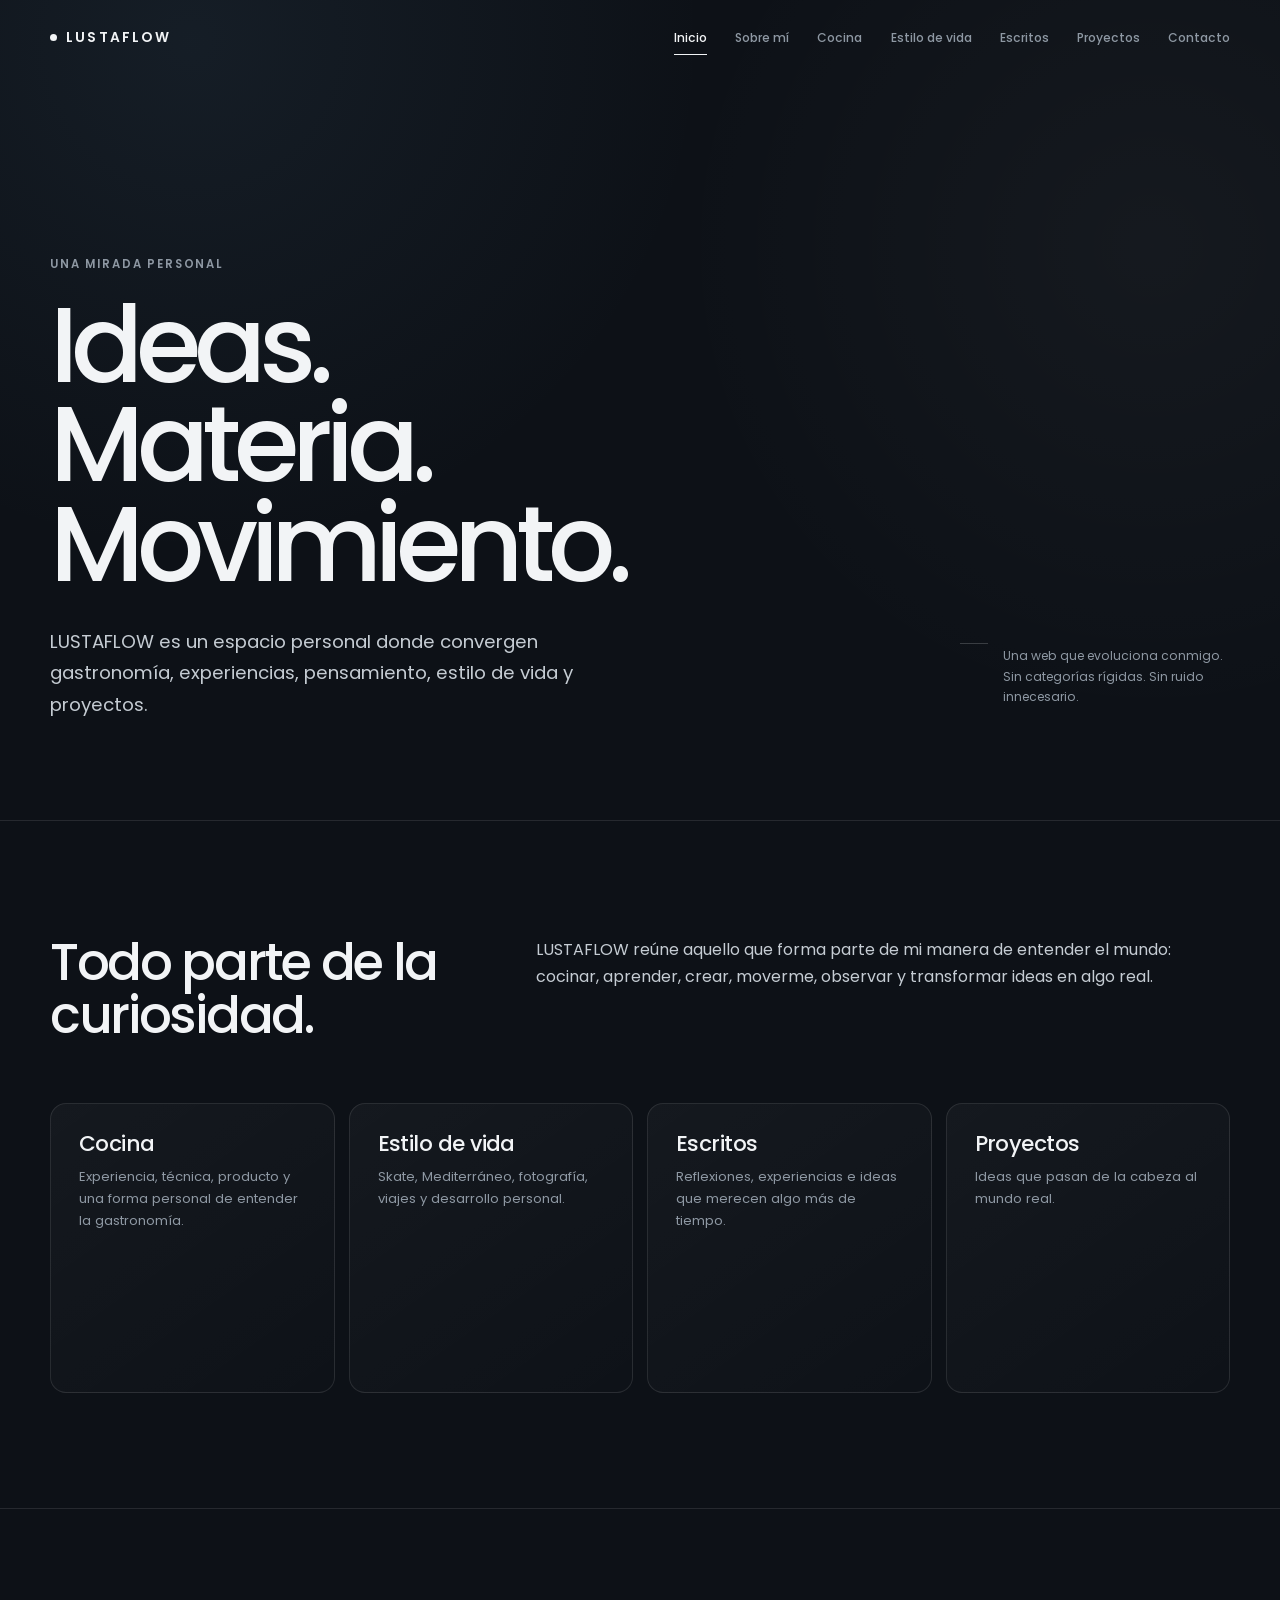
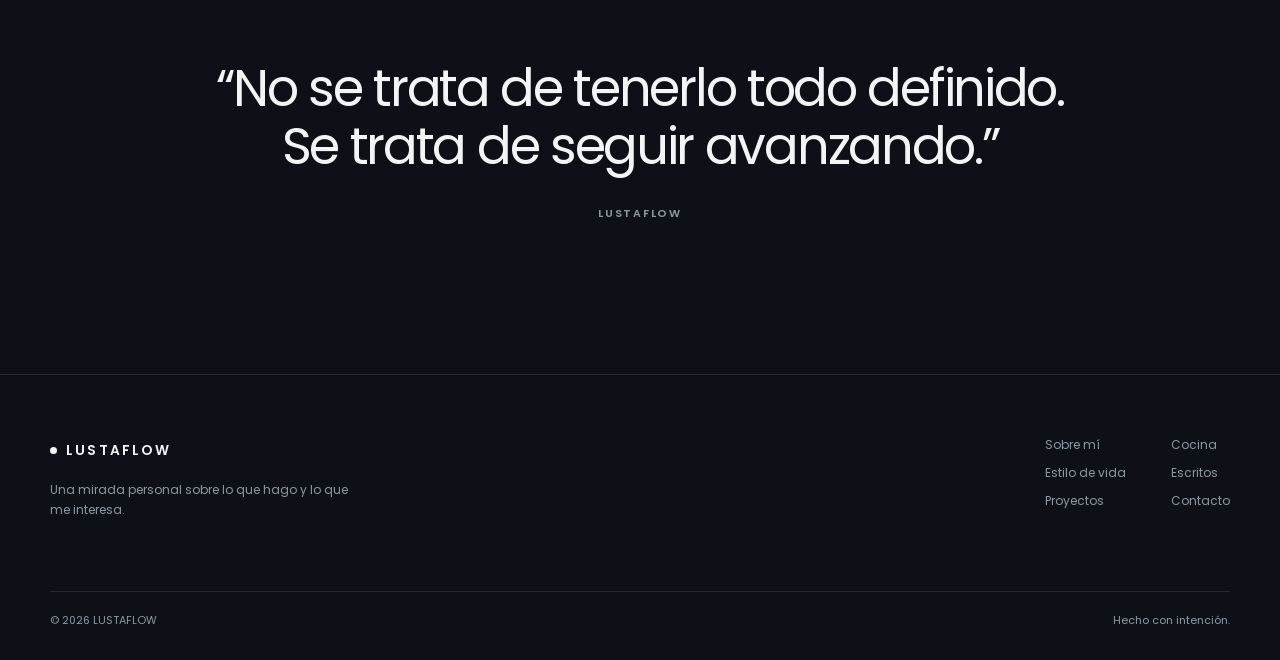
==== commit 1dd08980: "Update index.html" ====
--- a/index.html
+++ b/index.html
@@ -2,6 +2,7 @@
 <html lang="es">
 
 <head>
+
     <meta charset="UTF-8">
 
     <meta
@@ -16,21 +17,35 @@
 
     <title>LUSTAFLOW — Inicio</title>
 
+
     <!-- Google Fonts -->
+
     <link rel="preconnect" href="https://fonts.googleapis.com">
-    <link rel="preconnect" href="https://fonts.gstatic.com" crossorigin>
+
+    <link
+        rel="preconnect"
+        href="https://fonts.gstatic.com"
+        crossorigin
+    >
 
     <link
         href="https://fonts.googleapis.com/css2?family=Poppins:wght@400;500;600;700&display=swap"
         rel="stylesheet"
     >
 
+
     <!-- CSS -->
-    <link rel="stylesheet" href="css/style.css">
+
+    <link
+        rel="stylesheet"
+        href="css/style.css"
+    >
+
 </head>
 
 
 <body>
+
 
     <!-- =====================================================
          HEADER
@@ -42,19 +57,19 @@
 
             <nav class="navbar">
 
-                <!-- LOGO -->
 
                 <a
                     href="index.html"
                     class="logo"
                     aria-label="LUSTAFLOW — Inicio"
                 >
+
                     <span class="logo-dot"></span>
+
                     LUSTAFLOW
+
                 </a>
 
-
-                <!-- DESKTOP NAVIGATION -->
 
                 <div class="nav-links">
 
@@ -91,8 +106,6 @@
 
                 </div>
 
-
-                <!-- MOBILE MENU BUTTON -->
 
                 <button
                     class="menu-toggle"
@@ -162,9 +175,11 @@
                         <span class="hero-note-line"></span>
 
                         <p>
+
                             Una web que evoluciona conmigo.
                             Sin categorías rígidas.
                             Sin ruido innecesario.
+
                         </p>
 
                     </div>
@@ -185,13 +200,10 @@
 
             <div class="container">
 
+
                 <div class="section-header">
 
                     <div>
-
-                        <p class="section-label">
-                            01 — El espacio
-                        </p>
 
                         <h2>
                             Todo parte de la curiosidad.
@@ -227,10 +239,6 @@
                         class="card"
                     >
 
-                        <span class="card-number">
-                            01
-                        </span>
-
                         <div class="card-content">
 
                             <h3>
@@ -238,9 +246,11 @@
                             </h3>
 
                             <p>
+
                                 Experiencia, técnica, producto
                                 y una forma personal de entender
                                 la gastronomía.
+
                             </p>
 
                         </div>
@@ -253,10 +263,6 @@
                         href="estilo-de-vida.html"
                         class="card"
                     >
-
-                        <span class="card-number">
-                            02
-                        </span>
 
                         <div class="card-content">
 
@@ -265,8 +271,10 @@
                             </h3>
 
                             <p>
+
                                 Skate, Mediterráneo, fotografía,
                                 viajes y desarrollo personal.
+
                             </p>
 
                         </div>
@@ -279,10 +287,6 @@
                         href="escritos.html"
                         class="card"
                     >
-
-                        <span class="card-number">
-                            03
-                        </span>
 
                         <div class="card-content">
 
@@ -291,8 +295,10 @@
                             </h3>
 
                             <p>
+
                                 Reflexiones, experiencias e ideas
                                 que merecen algo más de tiempo.
+
                             </p>
 
                         </div>
@@ -305,10 +311,6 @@
                         href="proyectos.html"
                         class="card"
                     >
-
-                        <span class="card-number">
-                            04
-                        </span>
 
                         <div class="card-content">
 
@@ -317,13 +319,16 @@
                             </h3>
 
                             <p>
+
                                 Ideas que pasan de la cabeza
                                 al mundo real.
+
                             </p>
 
                         </div>
 
                     </a>
+
 
                 </div>
 
@@ -344,9 +349,12 @@
                 <div class="quote">
 
                     <p>
+
                         “No se trata de tenerlo todo definido.
                         Se trata de seguir avanzando.”
+
                     </p>
+
 
                     <span>
                         LUSTAFLOW
@@ -359,40 +367,6 @@
         </section>
 
 
-
-        <!-- =================================================
-             CIERRE
-        ================================================== -->
-
-        <section class="section section-closing">
-
-            <div class="container">
-
-                <div class="closing-content">
-
-                    <p class="section-label">
-                        02 — Continuará
-                    </p>
-
-                    <h2>
-                        Esto no es una web terminada.
-                    </h2>
-
-                    <p>
-
-                        Es un espacio que irá creciendo
-                        a medida que aparezcan nuevas ideas,
-                        experiencias y proyectos.
-
-                    </p>
-
-                </div>
-
-            </div>
-
-        </section>
-
-
     </main>
 
 
@@ -414,13 +388,19 @@
                         href="index.html"
                         class="logo"
                     >
+
                         <span class="logo-dot"></span>
+
                         LUSTAFLOW
-                    </a>
+
+                    </a>
+
 
                     <p>
+
                         Una mirada personal sobre
                         lo que hago y lo que me interesa.
+
                     </p>
 
                 </div>
@@ -436,6 +416,10 @@
                         Cocina
                     </a>
 
+                    <a href="estilo-de-vida.html">
+                        Estilo de vida
+                    </a>
+
                     <a href="escritos.html">
                         Escritos
                     </a>
@@ -456,8 +440,13 @@
             <div class="footer-bottom">
 
                 <span>
-                    © <span id="current-year"></span> LUSTAFLOW
+
+                    ©
+                    <span id="current-year"></span>
+                    LUSTAFLOW
+
                 </span>
+
 
                 <span>
                     Hecho con intención.
@@ -471,9 +460,7 @@
 
 
 
-    <!-- =====================================================
-         JAVASCRIPT
-    ====================================================== -->
+    <!-- JAVASCRIPT -->
 
     <script src="js/main.js"></script>
 
--- a/css/style.css
+++ b/css/style.css
@@ -1,7 +1,6 @@
 /* =========================================================
-   LUSTAFLOW
-   STYLE.CSS — SISTEMA VISUAL GLOBAL
-   Versión estable / responsive / sin dependencia crítica de JS
+   LUSTAFLOW 2.0
+   GLOBAL STYLE SYSTEM
    ========================================================= */
 
 
@@ -9,32 +8,29 @@
    01. VARIABLES
    ========================================================= */
 
-:root{
-
-    --bg: #0d1117;
-    --bg-soft: #101a28;
-    --bg-deep: #09131b;
-
-    --surface: rgba(255,255,255,.045);
-    --surface-hover: rgba(255,255,255,.075);
-
-    --primary: #00d9ff;
-    --primary-soft: rgba(0,217,255,.12);
-
-    --text: #f5f7fa;
-    --muted: #aeb9c7;
-    --muted-dark: #7f8b99;
-
-    --border: rgba(255,255,255,.09);
-    --border-strong: rgba(255,255,255,.15);
-    --border-primary: rgba(0,217,255,.45);
-
-    --radius: 24px;
-    --radius-small: 14px;
-
-    --max-width: 1180px;
-
-    --ease: cubic-bezier(.2,.8,.2,1);
+:root {
+
+    --color-bg: #0d1117;
+    --color-bg-soft: #111720;
+
+    --color-surface: #151c25;
+    --color-surface-hover: #1a222d;
+
+    --color-text: #f2f4f6;
+    --color-text-soft: #c5ccd3;
+    --color-muted: #8e98a3;
+
+    --color-line: rgba(255, 255, 255, 0.10);
+    --color-line-strong: rgba(255, 255, 255, 0.18);
+
+    --container: 1180px;
+
+    --header-height: 76px;
+
+    --radius: 16px;
+
+    --transition:
+        cubic-bezier(.22, .61, .36, 1);
 
 }
 
@@ -45,2285 +41,1323 @@
 
 *,
 *::before,
-*::after{
-    box-sizing:border-box;
-    margin:0;
-    padding:0;
-}
-
-html{
-    width:100%;
-    max-width:100%;
-    scroll-behavior:smooth;
-    scroll-padding-top:110px;
-}
-
-body{
-
-    width:100%;
-    min-height:100vh;
-
-    overflow-x:hidden;
-
-    background:
-        radial-gradient(
-            circle at 10% 5%,
-            rgba(0,217,255,.075),
-            transparent 30%
-        ),
-        radial-gradient(
-            circle at 90% 75%,
-            rgba(0,100,150,.08),
-            transparent 35%
-        ),
-        var(--bg);
-
-    color:var(--text);
-
-    font-family:'Poppins',sans-serif;
-
-    line-height:1.7;
-
-    -webkit-font-smoothing:antialiased;
-    text-rendering:optimizeLegibility;
-
-}
-
-body::before{
-
-    content:"";
-
-    position:fixed;
-    inset:0;
-
-    pointer-events:none;
-
-    z-index:-1;
-
-    background:
-        linear-gradient(
-            120deg,
-            transparent 30%,
-            rgba(255,255,255,.015),
-            transparent 70%
-        );
-
-}
-
-img{
-
-    display:block;
-    max-width:100%;
-    height:auto;
-
-}
-
-a{
-
-    color:inherit;
-    text-decoration:none;
-
-}
+*::after {
+
+    box-sizing: border-box;
+
+}
+
+
+html {
+
+    scroll-behavior: smooth;
+
+}
+
+
+body {
+
+    margin: 0;
+
+    background: var(--color-bg);
+
+    color: var(--color-text);
+
+    font-family:
+        "Poppins",
+        -apple-system,
+        BlinkMacSystemFont,
+        "Segoe UI",
+        sans-serif;
+
+    line-height: 1.7;
+
+    -webkit-font-smoothing: antialiased;
+
+}
+
+
+body.menu-open {
+
+    overflow: hidden;
+
+}
+
+
+img {
+
+    display: block;
+
+    max-width: 100%;
+
+}
+
+
+a {
+
+    color: inherit;
+
+    text-decoration: none;
+
+}
+
 
 button,
 input,
-textarea{
-
-    font:inherit;
-
-}
-
-button{
-
-    border:0;
-
-}
-
-::selection{
-
-    background:var(--primary);
-    color:#001018;
-
-}
-
-
-/* =========================================================
-   03. CONTENEDORES
-   ========================================================= */
-
-.container{
-
-    width:min(
-        calc(100% - 40px),
-        var(--max-width)
-    );
-
-    margin-inline:auto;
-
-}
-
-.section,
-.content-section{
-
-    width:min(
-        calc(100% - 40px),
-        var(--max-width)
-    );
-
-    margin:100px auto;
-
-}
-
-
-/* =========================================================
-   04. NAVBAR
-   ========================================================= */
-
-/*
-   Diseño:
-
-   Desktop
-   ┌───────────────────────────────────────────────┐
-   │ • LUSTAFLOW       Inicio Sobre mí Cocina ... │
-   └───────────────────────────────────────────────┘
-
-   Mobile
-   ┌─────────────────────────────┐
-   │ • LUSTAFLOW             ☰   │
-   └─────────────────────────────┘
-*/
-
-
-header,
-.header{
-
-    position:fixed;
-
-    top:0;
-    left:0;
-
-    width:100%;
-
-    padding:18px;
-
-    z-index:1000;
-
-    pointer-events:none;
+textarea {
+
+    font: inherit;
+
+}
+
+
+button {
+
+    border: 0;
+
+}
+
+
+::selection {
+
+    background: rgba(255, 255, 255, 0.18);
+
+    color: #ffffff;
+
+}
+
+
+/* =========================================================
+   03. GLOBAL CONTAINER
+   ========================================================= */
+
+.container {
+
+    width:
+        min(
+            calc(100% - 48px),
+            var(--container)
+        );
+
+    margin-inline: auto;
+
+}
+
+
+/* =========================================================
+   04. HEADER
+   ========================================================= */
+
+.site-header {
+
+    position: fixed;
+
+    top: 0;
+    left: 0;
+    right: 0;
+
+    z-index: 1000;
+
+    height: var(--header-height);
+
+    border-bottom:
+        1px solid transparent;
 
     transition:
-        padding .35s var(--ease);
-
-}
-
-
-header nav,
-.header nav,
-.navbar{
-
-    position:relative;
-
-    width:min(
-        100%,
-        var(--max-width)
-    );
-
-    min-height:62px;
-
-    margin-inline:auto;
-
-    padding:8px 10px 8px 22px;
-
-    display:flex;
-
-    align-items:center;
-
-    justify-content:space-between;
-
-    gap:25px;
-
-    border:1px solid var(--border);
-
-    border-radius:20px;
-
-    background:rgba(10,17,24,.78);
-
-    backdrop-filter:blur(22px);
-    -webkit-backdrop-filter:blur(22px);
-
-    box-shadow:
-        0 15px 45px rgba(0,0,0,.22);
-
-    pointer-events:auto;
+        background .35s var(--transition),
+        border-color .35s ease,
+        backdrop-filter .35s ease;
+
+}
+
+
+.site-header.scrolled {
+
+    background:
+        rgba(13, 17, 23, 0.88);
+
+    border-color:
+        var(--color-line);
+
+    backdrop-filter:
+        blur(16px);
+
+}
+
+
+/* =========================================================
+   05. NAVBAR
+   ========================================================= */
+
+.navbar {
+
+    height: var(--header-height);
+
+    display: flex;
+
+    align-items: center;
+
+    justify-content: space-between;
+
+    gap: 30px;
+
+}
+
+
+/* =========================================================
+   LOGO
+   ========================================================= */
+
+.logo {
+
+    display: inline-flex;
+
+    align-items: center;
+
+    gap: 9px;
+
+    font-size: .86rem;
+
+    font-weight: 600;
+
+    letter-spacing: .16em;
+
+    white-space: nowrap;
+
+}
+
+
+.logo-dot {
+
+    width: 7px;
+
+    height: 7px;
+
+    border-radius: 50%;
+
+    background: var(--color-text);
+
+}
+
+
+/* =========================================================
+   NAVIGATION
+   ========================================================= */
+
+.nav-links {
+
+    display: flex;
+
+    align-items: center;
+
+    gap:
+        clamp(
+            16px,
+            2.2vw,
+            30px
+        );
+
+}
+
+
+.nav-links a {
+
+    position: relative;
+
+    color: var(--color-muted);
+
+    font-size: .76rem;
+
+    font-weight: 500;
 
     transition:
-        background .35s var(--ease),
-        border-color .35s var(--ease),
-        box-shadow .35s var(--ease),
-        transform .35s var(--ease);
-
-}
-
-
-/* Navbar al hacer scroll */
-
-header.scrolled,
-.header.scrolled{
-
-    padding-top:10px;
-    padding-bottom:10px;
-
-}
-
-header.scrolled nav,
-.header.scrolled nav,
-.navbar.scrolled{
-
-    background:rgba(8,14,20,.94);
-
-    border-color:var(--border-strong);
-
-    box-shadow:
-        0 18px 50px rgba(0,0,0,.38);
-
-}
-
-
-/* =========================================================
-   LOGO
-   ========================================================= */
-
-.logo{
-
-    flex:0 0 auto;
-
-    display:inline-flex;
-
-    align-items:center;
-
-    gap:10px;
-
-    color:#fff;
-
-    font-size:19px;
-
-    font-weight:700;
-
-    letter-spacing:3px;
-
-    white-space:nowrap;
-
-}
-
-.logo::before{
-
-    content:"";
-
-    width:8px;
-    height:8px;
-
-    flex:0 0 8px;
-
-    border-radius:50%;
-
-    background:var(--primary);
-
-    box-shadow:
-        0 0 8px var(--primary),
-        0 0 18px rgba(0,217,255,.45);
-
-}
-
-
-/* =========================================================
-   MENÚ DESKTOP
-   ========================================================= */
-
-nav ul,
-.navbar ul{
-
-    list-style:none;
-
-    display:flex;
-
-    align-items:center;
-
-    justify-content:flex-end;
-
-    gap:3px;
-
-    margin:0;
-
-    padding:0;
-
-}
-
-nav li,
-.navbar li{
-
-    position:relative;
-
-}
-
-nav ul a,
-.navbar ul a{
-
-    position:relative;
-
-    display:flex;
-
-    align-items:center;
-
-    min-height:42px;
-
-    padding:9px 12px;
-
-    border-radius:11px;
-
-    color:var(--muted);
-
-    font-size:12px;
-
-    font-weight:500;
-
-    white-space:nowrap;
+        color .25s ease;
+
+}
+
+
+.nav-links a::after {
+
+    content: "";
+
+    position: absolute;
+
+    left: 0;
+    right: 0;
+
+    bottom: -7px;
+
+    height: 1px;
+
+    background: var(--color-text);
+
+    transform:
+        scaleX(0);
+
+    transform-origin:
+        right center;
 
     transition:
-        color .25s ease,
-        background .25s ease,
+        transform .3s var(--transition);
+
+}
+
+
+.nav-links a:hover,
+.nav-links a.active {
+
+    color: var(--color-text);
+
+}
+
+
+.nav-links a:hover::after,
+.nav-links a.active::after {
+
+    transform:
+        scaleX(1);
+
+    transform-origin:
+        left center;
+
+}
+
+
+/* =========================================================
+   MOBILE MENU BUTTON
+   ========================================================= */
+
+.menu-toggle {
+
+    display: none;
+
+    width: 42px;
+
+    height: 42px;
+
+    padding: 0;
+
+    background: transparent;
+
+    color: var(--color-text);
+
+    cursor: pointer;
+
+}
+
+
+.menu-toggle span {
+
+    display: block;
+
+    width: 21px;
+
+    height: 1px;
+
+    margin: 5px auto;
+
+    background: currentColor;
+
+    transition:
         transform .25s ease;
 
 }
 
-nav ul a:hover,
-nav ul a.active,
-.navbar ul a:hover,
-.navbar ul a.active{
-
-    color:#fff;
-
-    background:rgba(255,255,255,.055);
-
-}
-
-
-/* Indicador activo */
-
-nav ul a::after,
-.navbar ul a::after{
-
-    content:"";
-
-    position:absolute;
-
-    left:50%;
-    bottom:4px;
-
-    width:0;
-    height:2px;
-
-    border-radius:20px;
-
-    background:var(--primary);
-
-    box-shadow:
-        0 0 10px rgba(0,217,255,.7);
-
-    transform:translateX(-50%);
-
-    transition:
-        width .3s var(--ease);
-
-}
-
-nav ul a:hover::after,
-nav ul a.active::after,
-.navbar ul a:hover::after,
-.navbar ul a.active::after{
-
-    width:18px;
-
-}
-
-
-/* =========================================================
-   BOTÓN HAMBURGUESA
-   ========================================================= */
-
-.nav-toggle{
-
-    display:none;
-
-    width:42px;
-    height:42px;
-
-    flex:0 0 42px;
-
-    align-items:center;
-    justify-content:center;
-
-    flex-direction:column;
-
-    gap:5px;
-
-    border:1px solid var(--border);
-
-    border-radius:12px;
-
-    background:rgba(255,255,255,.04);
-
-    cursor:pointer;
-
-}
-
-.nav-toggle span{
-
-    width:18px;
-    height:2px;
-
-    display:block;
-
-    border-radius:10px;
-
-    background:#fff;
-
-    transition:
-        transform .3s var(--ease),
-        opacity .2s ease;
-
-}
-
-.nav-toggle.open span:nth-child(1){
+
+.menu-toggle.active span:first-child {
 
     transform:
-        translateY(7px)
+        translateY(3px)
         rotate(45deg);
 
 }
 
-.nav-toggle.open span:nth-child(2){
-
-    opacity:0;
-
-}
-
-.nav-toggle.open span:nth-child(3){
+
+.menu-toggle.active span:last-child {
 
     transform:
-        translateY(-7px)
+        translateY(-3px)
         rotate(-45deg);
 
 }
 
 
 /* =========================================================
-   HERO
-   ========================================================= */
-
-.hero{
-
-    width:min(
-        calc(100% - 40px),
-        var(--max-width)
-    );
-
-    min-height:100vh;
-
-    margin-inline:auto;
+   06. HERO
+   ========================================================= */
+
+.hero {
+
+    min-height:
+        min(
+            820px,
+            94vh
+        );
+
+    display: flex;
+
+    align-items: flex-end;
 
     padding:
-        150px
+        calc(var(--header-height) + 90px)
         0
-        90px;
-
-    display:grid;
+        100px;
+
+    background:
+
+        radial-gradient(
+            circle at 15% 5%,
+            rgba(94, 139, 174, .10),
+            transparent 32rem
+        ),
+
+        radial-gradient(
+            circle at 90% 30%,
+            rgba(255, 255, 255, .035),
+            transparent 30rem
+        );
+
+}
+
+
+.hero-content {
+
+    width: 100%;
+
+    display: grid;
 
     grid-template-columns:
-        minmax(0,1.05fr)
-        minmax(300px,.95fr);
-
-    align-items:center;
-
-    gap:70px;
-
-}
-
-.hero-small{
-
-    min-height:60vh;
-
-}
-
-.hero-text,
-.hero-content{
-
-    max-width:850px;
-
-}
-
-.hero-text .subtitle,
-.hero-content .subtitle,
-.subtitle,
-.eyebrow,
-.section-label{
-
-    display:inline-flex;
-
-    align-items:center;
-
-    gap:10px;
-
-    color:var(--primary);
-
-    font-size:11px;
-
-    font-weight:600;
-
-    letter-spacing:3.5px;
-
-    text-transform:uppercase;
-
-}
-
-.subtitle::before,
-.hero-content .subtitle::before{
-
-    content:"";
-
-    width:24px;
-    height:1px;
-
-    background:var(--primary);
-
-    box-shadow:
-        0 0 10px rgba(0,217,255,.65);
-
-}
-
-.hero h1,
-.hero-content h1{
-
-    margin:20px 0 24px;
-
-    color:#fff;
+        minmax(0, 1.35fr)
+        minmax(200px, .65fr);
+
+    align-items: end;
+
+    gap: 80px;
+
+}
+
+
+.hero-text {
+
+    max-width: 900px;
+
+}
+
+
+.eyebrow {
+
+    margin:
+        0 0 20px;
+
+    color:
+        var(--color-muted);
+
+    font-size: .72rem;
+
+    font-weight: 600;
+
+    letter-spacing: .16em;
+
+    text-transform: uppercase;
+
+}
+
+
+.hero h1 {
+
+    margin: 0;
 
     font-size:
         clamp(
-            44px,
-            6vw,
-            76px
+            3.8rem,
+            8.3vw,
+            7.8rem
         );
 
-    line-height:1.02;
-
-    letter-spacing:-3px;
-
-}
-
-.hero-content h1{
+    line-height: .94;
+
+    letter-spacing:
+        -.065em;
+
+    font-weight: 500;
+
+}
+
+
+.hero-description {
+
+    max-width: 570px;
+
+    margin:
+        32px 0 0;
+
+    color:
+        var(--color-text-soft);
 
     font-size:
         clamp(
-            42px,
-            5.5vw,
-            68px
+            .95rem,
+            1.5vw,
+            1.15rem
         );
 
 }
 
-.hero p,
-.hero-content p{
-
-    max-width:720px;
-
-    color:var(--muted);
-
-    font-size:16px;
-
-    line-height:1.85;
-
-}
-
-.hero-buttons{
-
-    display:flex;
-
-    flex-wrap:wrap;
-
-    gap:12px;
-
-    margin-top:32px;
-
-}
-
-
-/* =========================================================
-   HERO IMAGE
-   ========================================================= */
-
-.hero-img{
-
-    position:relative;
-
-    display:flex;
-
-    justify-content:center;
-
-}
-
-.hero-img::before{
-
-    content:"";
-
-    position:absolute;
-
-    width:70%;
-
-    aspect-ratio:1;
-
-    border-radius:50%;
-
-    background:var(--primary);
-
-    filter:blur(100px);
-
-    opacity:.08;
-
-}
-
-.hero-img img{
-
-    position:relative;
-
-    width:100%;
-
-    max-width:470px;
-
-    border:1px solid var(--border);
-
-    border-radius:28px;
-
-    box-shadow:
-        0 30px 80px rgba(0,0,0,.45);
-
-    transition:
-        transform .6s var(--ease),
-        box-shadow .6s ease;
-
-}
-
-.hero-img:hover img{
-
-    transform:
-        translateY(-8px)
-        scale(1.012);
-
-    box-shadow:
-        0 40px 100px rgba(0,0,0,.55);
-
-}
-
-
-/* =========================================================
-   PAGE HERO
-   ========================================================= */
-
-.page-hero{
-
-    width:min(
-        calc(100% - 40px),
-        950px
-    );
-
-    min-height:60vh;
-
-    margin-inline:auto;
+
+.hero-note {
+
+    max-width: 270px;
+
+    justify-self: end;
+
+    display: flex;
+
+    align-items: flex-start;
+
+    gap: 15px;
+
+    color:
+        var(--color-muted);
+
+    font-size: .76rem;
+
+}
+
+
+.hero-note-line {
+
+    width: 28px;
+
+    height: 1px;
+
+    margin-top: 9px;
+
+    background:
+        var(--color-line-strong);
+
+    flex-shrink: 0;
+
+}
+
+
+/* =========================================================
+   07. SECTIONS
+   ========================================================= */
+
+.section {
 
     padding:
-        145px
-        0
-        75px;
-
-    display:flex;
-
-    align-items:center;
-
-    justify-content:center;
-
-    text-align:center;
-
-}
-
-
-/* =========================================================
-   INTRO
-   ========================================================= */
-
-.intro{
-
-    width:min(
-        calc(100% - 40px),
-        900px
-    );
-
-    margin:105px auto;
-
-    text-align:center;
-
-}
-
-.intro h2,
-.section-heading h2,
-.section-title,
-.section-title h2{
-
-    color:#fff;
-
-}
-
-.intro h2{
+        115px 0;
+
+    border-top:
+        1px solid var(--color-line);
+
+}
+
+
+.section-header {
+
+    display: grid;
+
+    grid-template-columns:
+        minmax(250px, .75fr)
+        minmax(300px, 1.25fr);
+
+    gap: 70px;
+
+    margin-bottom: 60px;
+
+}
+
+
+.section-label {
 
     margin:
-        12px
-        0
-        20px;
+        0 0 18px;
+
+    color:
+        var(--color-muted);
+
+    font-size: .7rem;
+
+    font-weight: 600;
+
+    letter-spacing: .14em;
+
+    text-transform: uppercase;
+
+}
+
+
+.section-header h2 {
+
+    max-width: 600px;
+
+    margin: 0;
 
     font-size:
         clamp(
-            31px,
+            2rem,
             4vw,
-            48px
+            4rem
         );
 
-    line-height:1.1;
-
-    letter-spacing:-1.5px;
-
-}
-
-.intro p,
-.section-heading p{
-
-    color:var(--muted);
-
-    font-size:16px;
-
-    line-height:1.9;
-
-}
-
-.section-heading{
-
-    max-width:760px;
-
-    margin-bottom:38px;
-
-}
-
-.section-heading h2{
-
-    margin:
-        10px
-        0
-        13px;
-
-    font-size:
-        clamp(
-            29px,
-            4vw,
-            43px
-        );
-
-    line-height:1.12;
-
-    letter-spacing:-1.2px;
-
-}
-
-.section-title{
-
-    margin-bottom:40px;
-
-    font-size:
-        clamp(
-            29px,
-            4vw,
-            43px
-        );
-
-    line-height:1.1;
-
-    text-align:center;
-
-}
-
-
-/* =========================================================
-   CARDS
-   ========================================================= */
-
-.cards,
-.cards-grid,
-.writings-grid{
-
-    width:100%;
-
-    display:grid;
+    line-height: 1.04;
+
+    letter-spacing:
+        -.045em;
+
+    font-weight: 500;
+
+}
+
+
+.section-intro {
+
+    max-width: 650px;
+
+    color:
+        var(--color-text-soft);
+
+}
+
+
+.section-intro p {
+
+    margin: 0;
+
+}
+
+
+/* =========================================================
+   08. CARDS
+   ========================================================= */
+
+.cards {
+
+    display: grid;
 
     grid-template-columns:
-        repeat(
-            2,
-            minmax(0,1fr)
-        );
-
-    gap:22px;
-
-}
-
-.cards-grid{
-
-    margin-top:30px;
-
-}
-
-
-.card,
-.glass-card,
-.contact-card,
-.life-post,
-.project-card{
-
-    position:relative;
-
-    overflow:hidden;
+        repeat(4, 1fr);
+
+    gap: 14px;
+
+}
+
+
+.card {
+
+    position: relative;
+
+    min-height: 290px;
+
+    display: flex;
+
+    flex-direction: column;
+
+    justify-content: space-between;
+
+    padding: 28px;
 
     border:
-        1px solid
-        var(--border);
-
-    border-radius:var(--radius);
+        1px solid var(--color-line);
+
+    border-radius:
+        var(--radius);
 
     background:
         linear-gradient(
             145deg,
-            rgba(255,255,255,.055),
-            rgba(255,255,255,.025)
+            rgba(255,255,255,.035),
+            rgba(255,255,255,.008)
         );
 
-    box-shadow:
-        0 15px 50px rgba(0,0,0,.14);
-
-    backdrop-filter:blur(15px);
-    -webkit-backdrop-filter:blur(15px);
-
     transition:
-        transform .4s var(--ease),
-        border-color .4s ease,
-        background .4s ease,
-        box-shadow .4s ease;
-
-}
-
-
-/* línea superior */
-
-.card::before,
-.glass-card::before,
-.contact-card::before,
-.life-post::before,
-.project-card::before{
-
-    content:"";
-
-    position:absolute;
-
-    top:0;
-    left:15%;
-
-    width:70%;
-    height:1px;
+        transform .4s var(--transition),
+        border-color .35s ease,
+        background .35s ease;
+
+}
+
+
+.card:hover {
+
+    transform:
+        translateY(-6px);
+
+    border-color:
+        var(--color-line-strong);
 
     background:
-        linear-gradient(
-            90deg,
-            transparent,
-            rgba(255,255,255,.25),
-            transparent
-        );
-
-}
-
-.card:hover,
-.glass-card:hover,
-.contact-card:hover,
-.life-post:hover,
-.project-card:hover{
-
-    transform:translateY(-7px);
-
-    border-color:
-        var(--border-primary);
-
-    background:
-        rgba(255,255,255,.065);
-
-    box-shadow:
-        0 28px 70px rgba(0,0,0,.30);
-
-}
-
-.card{
-
-    padding:32px;
-
-}
-
-.glass-card{
-
-    padding:32px;
-
-}
-
-.card h2,
-.card h3,
-.glass-card h2,
-.glass-card h3,
-.project-card h3,
-.life-post h3{
-
-    color:#fff;
-
-}
-
-.card h2{
-
-    margin-bottom:13px;
-
-    font-size:23px;
-
-}
-
-.card h3,
-.glass-card h3,
-.project-card h3,
-.life-post h3{
+        var(--color-surface-hover);
+
+}
+
+
+.card-number {
+
+    color:
+        var(--color-muted);
+
+    font-size: .7rem;
+
+    letter-spacing: .12em;
+
+}
+
+
+.card-content h3 {
 
     margin:
-        13px
-        0;
-
-    font-size:25px;
-
-    line-height:1.25;
-
-}
-
-.card p,
-.glass-card p,
-.project-card p,
-.life-post p{
-
-    color:var(--muted);
-
-    font-size:14px;
-
-    line-height:1.85;
-
-}
-
-
-/* =========================================================
-   CARD ELEMENTS
-   ========================================================= */
-
-.card-number{
-
-    display:block;
-
-    color:var(--primary);
-
-    font-size:11px;
-
-    font-weight:600;
-
-    letter-spacing:2px;
-
-}
-
-.card-icon{
-
-    display:block;
-
-    margin-bottom:9px;
-
-    color:var(--primary);
-
-    font-size:22px;
-
-}
-
-.card-tags{
-
-    display:flex;
-
-    flex-wrap:wrap;
-
-    gap:7px;
-
-    margin:19px 0;
-
-}
-
-.card-tags span{
+        0 0 10px;
+
+    font-size:
+        1.35rem;
+
+    line-height: 1.15;
+
+    font-weight: 500;
+
+    letter-spacing:
+        -.025em;
+
+}
+
+
+.card-content p {
+
+    margin: 0;
+
+    color:
+        var(--color-muted);
+
+    font-size: .82rem;
+
+    line-height: 1.65;
+
+}
+
+
+/* =========================================================
+   09. PHILOSOPHY / QUOTE
+   ========================================================= */
+
+.section-philosophy {
 
     padding:
-        5px
-        10px;
-
-    border:
-        1px solid
-        var(--border);
-
-    border-radius:999px;
-
-    color:var(--muted);
-
-    background:
-        rgba(255,255,255,.03);
-
-    font-size:10px;
-
-}
-
-
-/* =========================================================
-   BOTONES
-   ========================================================= */
-
-.boton,
-.btn{
-
-    position:relative;
-
-    display:inline-flex;
-
-    align-items:center;
-    justify-content:center;
-
-    gap:8px;
-
-    min-height:46px;
-
-    padding:
-        11px
-        23px;
-
-    border:
-        1px solid
-        transparent;
-
-    border-radius:999px;
-
-    background:var(--primary);
-
-    color:#001018;
-
-    font-size:13px;
-
-    font-weight:600;
-
-    overflow:hidden;
-
-    cursor:pointer;
-
-    transition:
-        transform .3s var(--ease),
-        box-shadow .3s ease,
-        background .3s ease,
-        color .3s ease,
-        border-color .3s ease;
-
-}
-
-.boton:hover,
-.btn:hover{
-
-    transform:translateY(-3px);
-
-    box-shadow:
-        0 14px 32px
-        rgba(0,217,255,.20);
-
-}
-
-.boton.secundario,
-.btn-secondary{
-
-    border-color:var(--border);
-
-    background:transparent;
-
-    color:#fff;
-
-}
-
-.boton.secundario:hover,
-.btn-secondary:hover{
-
-    border-color:
-        var(--border-primary);
-
-    background:
-        var(--primary-soft);
-
-    color:var(--primary);
-
-}
-
-
-/* =========================================================
-   LINKS DE TARJETAS
-   ========================================================= */
-
-.card-link,
-.glass-card a:not(.btn){
-
-    display:inline-flex;
-
-    align-items:center;
-
-    gap:8px;
-
-    margin-top:21px;
-
-    color:var(--primary);
-
-    font-size:13px;
-
-    font-weight:600;
-
-}
-
-.card-link::after,
-.glass-card a:not(.btn)::after{
-
-    content:"→";
-
-    transition:
-        transform .25s ease;
-
-}
-
-.card-link:hover::after,
-.glass-card a:not(.btn):hover::after{
-
-    transform:
-        translateX(5px);
-
-}
-
-
-/* =========================================================
-   ESCRITOS
-   ========================================================= */
-
-.escritos-section{
-
-    width:min(
-        calc(100% - 40px),
-        1000px
-    );
-
-    margin:
-        65px
-        auto
-        110px;
-
-}
-
-
-/*
-   Diseño editorial:
-
-   01
-   ─────────────────────────
-   TÍTULO
-   texto
-   fecha / categoría
-*/
-
-
-.article-preview{
-
-    position:relative;
-
-    display:grid;
-
-    grid-template-columns:
-        80px
-        minmax(0,1fr);
-
-    gap:28px;
-
-    padding:
-        32px
-        28px;
-
-}
-
-.article-preview + .article-preview{
-
-    margin-top:15px;
-
-}
-
-.article-preview-number{
-
-    position:relative;
-
-    z-index:1;
-
-    padding-top:4px;
-
-    color:var(--primary);
-
-    font-size:11px;
-
-    font-weight:600;
-
-    letter-spacing:2px;
-
-}
-
-.article-preview-content{
-
-    min-width:0;
-
-}
-
-.article-preview-content h3{
-
-    margin:
-        0
-        0
-        10px;
-
-    color:#fff;
+        150px 0;
+
+}
+
+
+.quote {
+
+    max-width: 900px;
+
+    margin-inline: auto;
+
+    text-align: center;
+
+}
+
+
+.quote p {
+
+    margin: 0;
 
     font-size:
         clamp(
-            23px,
-            3vw,
-            30px
+            1.8rem,
+            4vw,
+            3.6rem
         );
 
-    line-height:1.2;
-
-}
-
-.article-preview-content p{
-
-    max-width:720px;
-
-    margin-bottom:13px;
-
-    color:var(--muted);
-
-}
-
-.article-meta{
-
-    display:block;
-
-    margin-bottom:10px;
-
-    color:var(--muted-dark);
-
-    font-size:10px;
-
-    letter-spacing:1.8px;
-
-    text-transform:uppercase;
-
-}
-
-
-/* Línea editorial */
-
-.article-preview::after{
-
-    content:"";
-
-    position:absolute;
-
-    left:80px;
-
-    top:74px;
-
-    bottom:30px;
-
-    width:1px;
-
-    background:
-        linear-gradient(
-            to bottom,
-            var(--primary),
-            transparent
-        );
-
-    opacity:.25;
-
-}
-
-
-/* =========================================================
-   QUOTE
-   ========================================================= */
-
-.quote{
-
-    width:min(
-        calc(100% - 40px),
-        900px
-    );
-
-    margin:
-        110px
-        auto;
-
-    text-align:center;
-
-}
-
-.quote h2{
-
-    margin:
-        13px
-        0;
-
-    color:#fff;
+    line-height: 1.14;
+
+    letter-spacing:
+        -.045em;
+
+    font-weight: 400;
+
+}
+
+
+.quote span {
+
+    display: block;
+
+    margin-top: 30px;
+
+    color:
+        var(--color-muted);
+
+    font-size: .68rem;
+
+    font-weight: 600;
+
+    letter-spacing: .16em;
+
+}
+
+
+/* =========================================================
+   10. CLOSING SECTION
+   ========================================================= */
+
+.section-closing {
+
+    padding-bottom:
+        150px;
+
+}
+
+
+.closing-content {
+
+    max-width: 800px;
+
+}
+
+
+.closing-content h2 {
+
+    margin: 0 0 25px;
 
     font-size:
         clamp(
-            28px,
-            4vw,
-            43px
+            2.2rem,
+            5vw,
+            5rem
         );
 
-    line-height:1.25;
-
-    font-weight:500;
-
-}
-
-.quote p{
-
-    color:var(--muted-dark);
-
-    font-size:13px;
-
-}
-
-
-/* =========================================================
-   PROJECTS / LIFESTYLE
-   ========================================================= */
-
-.project-card,
-.life-post{
-
-    padding:32px;
-
-}
-
-.life-post img,
-.project-card img{
-
-    width:100%;
-
-    margin-bottom:21px;
-
-    border:
-        1px solid
-        var(--border);
-
-    border-radius:17px;
-
-}
-
-.lifestyle-feed .cards,
-.lifestyle-categories .cards{
-
-    margin-top:30px;
-
-}
-
-.content-section + .content-section{
-
-    margin-top:75px;
-
-}
-
-
-/* =========================================================
-   BIOGRAFÍA
-   ========================================================= */
-
-.biografia{
-
-    width:min(
-        calc(100% - 40px),
-        950px
-    );
+    line-height: 1;
+
+    letter-spacing:
+        -.055em;
+
+    font-weight: 500;
+
+}
+
+
+.closing-content > p:last-child {
+
+    max-width: 600px;
+
+    margin: 0;
+
+    color:
+        var(--color-muted);
+
+}
+
+
+/* =========================================================
+   11. FOOTER
+   ========================================================= */
+
+.site-footer {
+
+    border-top:
+        1px solid var(--color-line);
+
+    padding:
+        60px 0 30px;
+
+}
+
+
+.footer-content {
+
+    display: flex;
+
+    justify-content: space-between;
+
+    align-items: flex-start;
+
+    gap: 60px;
+
+}
+
+
+.footer-brand {
+
+    max-width: 300px;
+
+}
+
+
+.footer-brand p {
 
     margin:
-        70px
-        auto
-        110px;
-
-}
-
-.biografia article{
-
-    position:relative;
-
-    margin-bottom:20px;
-
-    padding:40px;
-
-    border:
-        1px solid
-        var(--border);
-
-    border-radius:var(--radius);
-
-    background:var(--surface);
+        18px 0 0;
+
+    color:
+        var(--color-muted);
+
+    font-size: .75rem;
+
+}
+
+
+.footer-navigation {
+
+    display: grid;
+
+    grid-template-columns:
+        repeat(2, auto);
+
+    gap:
+        8px 45px;
+
+}
+
+
+.footer-navigation a {
+
+    color:
+        var(--color-muted);
+
+    font-size: .75rem;
 
     transition:
-        transform .4s var(--ease),
-        border-color .4s ease;
-
-}
-
-.biografia article:hover{
+        color .2s ease;
+
+}
+
+
+.footer-navigation a:hover {
+
+    color:
+        var(--color-text);
+
+}
+
+
+.footer-bottom {
+
+    display: flex;
+
+    justify-content: space-between;
+
+    align-items: center;
+
+    gap: 30px;
+
+    margin-top: 70px;
+
+    padding-top: 20px;
+
+    border-top:
+        1px solid var(--color-line);
+
+    color:
+        var(--color-muted);
+
+    font-size: .68rem;
+
+}
+
+
+/* =========================================================
+   12. SCROLL REVEAL
+   ========================================================= */
+
+.reveal {
+
+    opacity: 0;
 
     transform:
-        translateY(-5px);
-
-    border-color:
-        var(--border-primary);
-
-}
-
-.biografia h2{
-
-    margin-bottom:17px;
-
-    color:#fff;
-
-    font-size:30px;
-
-    line-height:1.2;
-
-}
-
-.biografia p{
-
-    margin-bottom:18px;
-
-    color:var(--muted);
-
-    font-size:15px;
-
-    line-height:1.9;
-
-}
-
-
-/* =========================================================
-   CONTACTO
-   ========================================================= */
-
-.contact-container{
-
-    width:min(
-        calc(100% - 40px),
-        1000px
-    );
-
-    margin:
-        70px
-        auto
-        110px;
-
-    display:grid;
-
-    grid-template-columns:
-        repeat(
-            2,
-            minmax(0,1fr)
-        );
-
-    gap:22px;
-
-}
-
-.contact-card{
-
-    padding:36px;
-
-}
-
-.contact-card h2{
-
-    margin-bottom:13px;
-
-    color:#fff;
-
-    font-size:30px;
-
-}
-
-.contact-card p{
-
-    color:var(--muted);
-
-    font-size:15px;
-
-}
-
-.contact-links{
-
-    display:flex;
-
-    flex-direction:column;
-
-    gap:9px;
-
-    margin-top:23px;
-
-}
-
-.contact-links a{
-
-    display:flex;
-
-    align-items:center;
-
-    justify-content:space-between;
-
-    padding:
-        14px
-        17px;
-
-    border:
-        1px solid
-        var(--border);
-
-    border-radius:13px;
-
-    background:
-        rgba(255,255,255,.03);
-
-    color:var(--text);
-
-    font-size:13px;
+        translateY(24px);
 
     transition:
-        transform .3s var(--ease),
-        border-color .3s ease,
-        color .3s ease,
-        background .3s ease;
-
-}
-
-.contact-links a::after{
-
-    content:"→";
-
-    color:var(--primary);
-
-}
-
-.contact-links a:hover{
+        opacity .8s var(--transition),
+        transform .8s var(--transition);
+
+}
+
+
+.reveal.visible {
+
+    opacity: 1;
 
     transform:
-        translateX(5px);
-
-    border-color:
-        var(--border-primary);
-
-    background:
-        var(--primary-soft);
-
-    color:var(--primary);
-
-}
-
-
-/* =========================================================
-   FOOTER
-   ========================================================= */
-
-footer{
-
-    margin-top:100px;
-
-    padding:
-        60px
-        20px
-        32px;
-
-    border-top:
-        1px solid
-        var(--border);
-
-    text-align:center;
-
-    color:var(--muted-dark);
-
-}
-
-footer h3{
-
-    margin-bottom:8px;
-
-    color:#fff;
-
-    font-size:17px;
-
-    letter-spacing:3px;
-
-}
-
-footer p{
-
-    font-size:11px;
-
-}
-
-.footer-content{
-
-    width:min(
-        calc(100% - 40px),
-        var(--max-width)
-    );
-
-    margin:auto;
-
-}
-
-
-/* =========================================================
-   05. ANIMACIONES
-   ========================================================= */
-
-/*
-   IMPORTANTE:
-
-   El contenido permanece SIEMPRE visible.
-   Esto evita que la web desaparezca si JS falla.
-
-   JS puede seguir añadiendo .visible para controlar
-   pequeños efectos, pero no controla la visibilidad.
-*/
-
-
-.reveal,
-.fade,
-.hero-text,
-.hero-img,
-.intro,
-.section-heading,
-.section-title,
-.card,
-.glass-card,
-.life-post,
-.project-card,
-.quote{
-
-    opacity:1;
-
-    transform:none;
-
-}
-
-
-/* Animación inicial ligera */
-
-@media (prefers-reduced-motion:no-preference){
-
-    .hero-text,
-    .hero-img{
-
-        animation:
-            pageEnter
-            .8s
-            var(--ease)
-            both;
-
-    }
-
-    .hero-img{
-
-        animation-delay:.12s;
-
-    }
-
-}
-
-@keyframes pageEnter{
-
-    from{
-
-        opacity:0;
+        translateY(0);
+
+}
+
+
+/* =========================================================
+   13. FOCUS
+   ========================================================= */
+
+a:focus-visible,
+button:focus-visible {
+
+    outline:
+        1px solid var(--color-text);
+
+    outline-offset:
+        5px;
+
+}
+
+
+/* =========================================================
+   14. TABLET
+   ========================================================= */
+
+@media (max-width: 1050px) {
+
+
+    .nav-links {
+
+        gap: 17px;
+
+    }
+
+
+    .nav-links a {
+
+        font-size: .7rem;
+
+    }
+
+
+    .hero-content {
+
+        grid-template-columns:
+            1fr .45fr;
+
+        gap: 50px;
+
+    }
+
+
+    .cards {
+
+        grid-template-columns:
+            repeat(2, 1fr);
+
+    }
+
+}
+
+
+/* =========================================================
+   15. MOBILE NAVIGATION
+   ========================================================= */
+
+@media (max-width: 850px) {
+
+
+    .container {
+
+        width:
+            min(
+                calc(100% - 36px),
+                var(--container)
+            );
+
+    }
+
+
+    .menu-toggle {
+
+        display: block;
+
+        position: relative;
+
+        z-index: 1100;
+
+    }
+
+
+    .nav-links {
+
+        position: fixed;
+
+        inset:
+            var(--header-height)
+            0
+            0
+            0;
+
+        display: flex;
+
+        flex-direction: column;
+
+        align-items: stretch;
+
+        gap: 0;
+
+        padding:
+            20px 18px 40px;
+
+        background:
+            rgba(13,17,23,.98);
+
+        border-top:
+            1px solid var(--color-line);
+
+        overflow-y: auto;
 
         transform:
-            translateY(18px);
-
-    }
-
-    to{
-
-        opacity:1;
-
-        transform:none;
-
-    }
-
-}
-
-
-/* =========================================================
-   EFECTOS AL HACER HOVER
-   ========================================================= */
-
-@media (hover:hover){
-
-    .card,
-    .glass-card,
-    .project-card,
-    .life-post,
-    .contact-card{
-
-        will-change:
-            transform;
-
-    }
-
-}
-
-
-/* =========================================================
-   RESPONSIVE — TABLET
-   ========================================================= */
-
-@media (max-width:1050px){
-
-    header nav,
-    .header nav,
-    .navbar{
-
-        padding-left:16px;
-
-    }
-
-    nav ul,
-    .navbar ul{
-
-        gap:0;
-
-    }
-
-    nav ul a,
-    .navbar ul a{
+            translateY(-110%);
+
+        transition:
+            transform .4s var(--transition);
+
+    }
+
+
+    .nav-links.open {
+
+        transform:
+            translateY(0);
+
+    }
+
+
+    .nav-links a {
+
+        width: 100%;
 
         padding:
-            9px
-            9px;
-
-        font-size:11px;
-
-    }
-
-    .hero{
-
-        gap:45px;
-
-    }
-
-}
-
-
-/* =========================================================
-   RESPONSIVE — MÓVIL
-   ========================================================= */
-
-@media (max-width:820px){
-
-    header,
-    .header{
-
-        padding:
-            10px
-            12px;
-
-    }
-
-    header nav,
-    .header nav,
-    .navbar{
-
-        min-height:56px;
-
-        padding:
-            6px
-            7px
-            6px
-            16px;
-
-        border-radius:17px;
-
-    }
-
-
-    /* Mostrar hamburguesa */
-
-    .nav-toggle{
-
-        display:flex;
-
-    }
-
-
-    /*
-       Menú móvil.
-       El JS añade .nav-open cuando se pulsa.
-    */
-
-    nav ul,
-    .navbar ul{
-
-        position:absolute;
-
-        top:
-            calc(100% + 9px);
-
-        left:0;
-        right:0;
-
-        display:flex;
-
-        flex-direction:column;
-
-        align-items:stretch;
-
-        gap:3px;
-
-        padding:8px;
-
-        border:
-            1px solid
-            var(--border);
-
-        border-radius:17px;
-
-        background:
-            rgba(8,14,20,.97);
-
-        backdrop-filter:blur(22px);
-        -webkit-backdrop-filter:blur(22px);
-
-        box-shadow:
-            0 25px 60px
-            rgba(0,0,0,.45);
-
-        opacity:0;
-
-        visibility:hidden;
-
-        pointer-events:none;
-
-        transform:
-            translateY(-8px)
-            scale(.98);
-
-        transition:
-            opacity .25s ease,
-            visibility .25s ease,
-            transform .3s var(--ease);
-
-    }
-
-    nav.nav-open ul,
-    .navbar.nav-open ul{
-
-        opacity:1;
-
-        visibility:visible;
-
-        pointer-events:auto;
-
-        transform:none;
-
-    }
-
-    nav ul a,
-    .navbar ul a{
-
-        width:100%;
-
-        min-height:45px;
-
-        padding:
-            12px
-            14px;
-
-        font-size:13px;
-
-        border-radius:11px;
-
-    }
-
-    nav ul a::after,
-    .navbar ul a::after{
-
-        left:auto;
-
-        right:14px;
-
-        bottom:50%;
-
-        width:4px;
-
-        height:4px;
-
-        border-radius:50%;
-
-        transform:
-            translateY(50%);
-
-    }
-
-    nav ul a:hover::after,
-    nav ul a.active::after,
-    .navbar ul a:hover::after,
-    .navbar ul a.active::after{
-
-        width:5px;
-
-    }
-
-
-    /* HERO */
-
-    .hero{
+            18px 2px;
+
+        border-bottom:
+            1px solid var(--color-line);
+
+        font-size:
+            1.05rem;
+
+    }
+
+
+    .nav-links a::after {
+
+        display: none;
+
+    }
+
+
+    .hero-content {
+
+        grid-template-columns:
+            1fr;
+
+        gap: 45px;
+
+    }
+
+
+    .hero-note {
+
+        justify-self: start;
+
+    }
+
+
+    .section-header {
+
+        grid-template-columns:
+            1fr;
+
+        gap: 25px;
+
+    }
+
+
+    .footer-content {
+
+        flex-direction: column;
+
+        gap: 45px;
+
+    }
+
+}
+
+
+/* =========================================================
+   16. SMALL MOBILE
+   ========================================================= */
+
+@media (max-width: 600px) {
+
+
+    :root {
+
+        --header-height: 68px;
+
+    }
+
+
+    .container {
 
         width:
             calc(100% - 30px);
 
-        min-height:auto;
+    }
+
+
+    .hero {
+
+        min-height:
+            720px;
 
         padding:
-            125px
+            calc(var(--header-height) + 65px)
             0
-            70px;
-
-        grid-template-columns:1fr;
-
-        gap:50px;
-
-        text-align:center;
-
-    }
-
-    .hero-text{
-
-        display:flex;
-
-        flex-direction:column;
-
-        align-items:center;
-
-    }
-
-    .hero p{
-
-        margin-inline:auto;
-
-    }
-
-    .hero-buttons{
-
-        justify-content:center;
-
-    }
-
-    .hero-img img{
-
-        max-width:430px;
-
-    }
-
-
-    .page-hero{
-
-        width:
-            calc(100% - 30px);
-
-        min-height:54vh;
-
-        padding-top:125px;
-
-    }
-
-
-    /* GRIDS */
-
-    .cards,
-    .cards-grid,
-    .writings-grid,
-    .contact-container{
-
-        grid-template-columns:1fr;
-
-    }
-
-}
-
-
-/* =========================================================
-   RESPONSIVE — MÓVIL PEQUEÑO
-   ========================================================= */
-
-@media (max-width:560px){
-
-    .container,
-    .section,
-    .content-section,
-    .hero,
-    .page-hero,
-    .cards,
-    .cards-grid,
-    .writings-grid,
-    .contact-container,
-    .biografia,
-    .escritos-section{
-
-        width:
-            calc(100% - 30px);
-
-    }
-
-
-    /* LOGO */
-
-    .logo{
-
-        font-size:17px;
-
-        letter-spacing:
-            2.5px;
-
-    }
-
-
-    /* HERO */
-
-    .hero h1,
-    .hero-content h1{
+            60px;
+
+    }
+
+
+    .hero h1 {
 
         font-size:
             clamp(
-                38px,
-                11vw,
-                55px
+                3.2rem,
+                16vw,
+                5.2rem
             );
 
-        letter-spacing:
-            -2px;
-
-    }
-
-    .hero p,
-    .hero-content p{
-
-        font-size:15px;
-
-    }
-
-    .hero-buttons{
-
-        width:100%;
-
-        flex-direction:column;
-
-    }
-
-    .boton,
-    .btn{
-
-        width:100%;
-
-    }
-
-
-    /* SECCIONES */
-
-    .section,
-    .content-section{
-
-        margin:
-            72px
-            auto;
-
-    }
-
-    .intro{
-
-        margin:
-            78px
-            auto;
-
-    }
-
-    .intro h2{
-
-        font-size:30px;
-
-    }
-
-    .intro p{
-
-        font-size:15px;
-
-    }
-
-
-    /* CARDS */
-
-    .card,
-    .glass-card,
-    .project-card,
-    .life-post,
-    .contact-card{
-
-        padding:25px;
-
-    }
-
-
-    /* ESCRITOS */
-
-    .article-preview{
-
-        display:block;
+    }
+
+
+    .hero-description {
+
+        margin-top: 25px;
+
+        font-size: .92rem;
+
+    }
+
+
+    .section {
 
         padding:
-            25px;
-
-    }
-
-    .article-preview-number{
-
-        margin-bottom:10px;
-
-    }
-
-    .article-preview-content h3{
-
-        font-size:23px;
-
-    }
-
-    .article-preview::after{
-
-        display:none;
-
-    }
-
-
-    /* QUOTE */
-
-    .quote{
-
-        width:
-            calc(100% - 30px);
-
-        margin:
-            85px
-            auto;
-
-    }
-
-
-    /* BIOGRAFÍA */
-
-    .biografia article{
+            80px 0;
+
+    }
+
+
+    .section-header {
+
+        margin-bottom:
+            40px;
+
+    }
+
+
+    .section-header h2 {
+
+        font-size:
+            clamp(
+                2rem,
+                10vw,
+                3rem
+            );
+
+    }
+
+
+    .cards {
+
+        grid-template-columns:
+            1fr;
+
+    }
+
+
+    .card {
+
+        min-height:
+            230px;
+
+    }
+
+
+    .section-philosophy {
 
         padding:
-            28px
-            23px;
-
-    }
-
-    .biografia h2{
-
-        font-size:25px;
-
-    }
-
-
-    /* FOOTER */
-
-    footer{
-
-        margin-top:65px;
-
-        padding-top:45px;
-
-    }
-
-}
-
-
-/* =========================================================
-   ACCESIBILIDAD
-   ========================================================= */
-
-@media (prefers-reduced-motion:reduce){
-
-    html{
-
-        scroll-behavior:auto;
-
-    }
+            100px 0;
+
+    }
+
+
+    .quote p {
+
+        font-size:
+            1.8rem;
+
+    }
+
+
+    .section-closing {
+
+        padding-bottom:
+            100px;
+
+    }
+
+
+    .footer-navigation {
+
+        grid-template-columns:
+            1fr 1fr;
+
+        width: 100%;
+
+    }
+
+
+    .footer-bottom {
+
+        align-items:
+            flex-start;
+
+        flex-direction:
+            column;
+
+        gap: 8px;
+
+        margin-top:
+            50px;
+
+    }
+
+}
+
+
+/* =========================================================
+   17. REDUCED MOTION
+   ========================================================= */
+
+@media (prefers-reduced-motion: reduce) {
+
+    html {
+
+        scroll-behavior: auto;
+
+    }
+
 
     *,
     *::before,
-    *::after{
-
-        animation-duration:.01ms!important;
-
-        animation-iteration-count:1!important;
-
-        transition-duration:.01ms!important;
-
-        scroll-behavior:auto!important;
-
-    }
-
-}
-
-
-/* =========================================================
-   PROTECCIÓN FINAL CONTRA OVERFLOW
-   ========================================================= */
-
-html,
-body{
-
-    max-width:100%;
-
-    overflow-x:hidden;
-
-}
+    *::after {
+
+        animation-duration:
+            .01ms !important;
+
+        animation-iteration-count:
+            1 !important;
+
+        transition-duration:
+            .01ms !important;
+
+    }
+
+}
